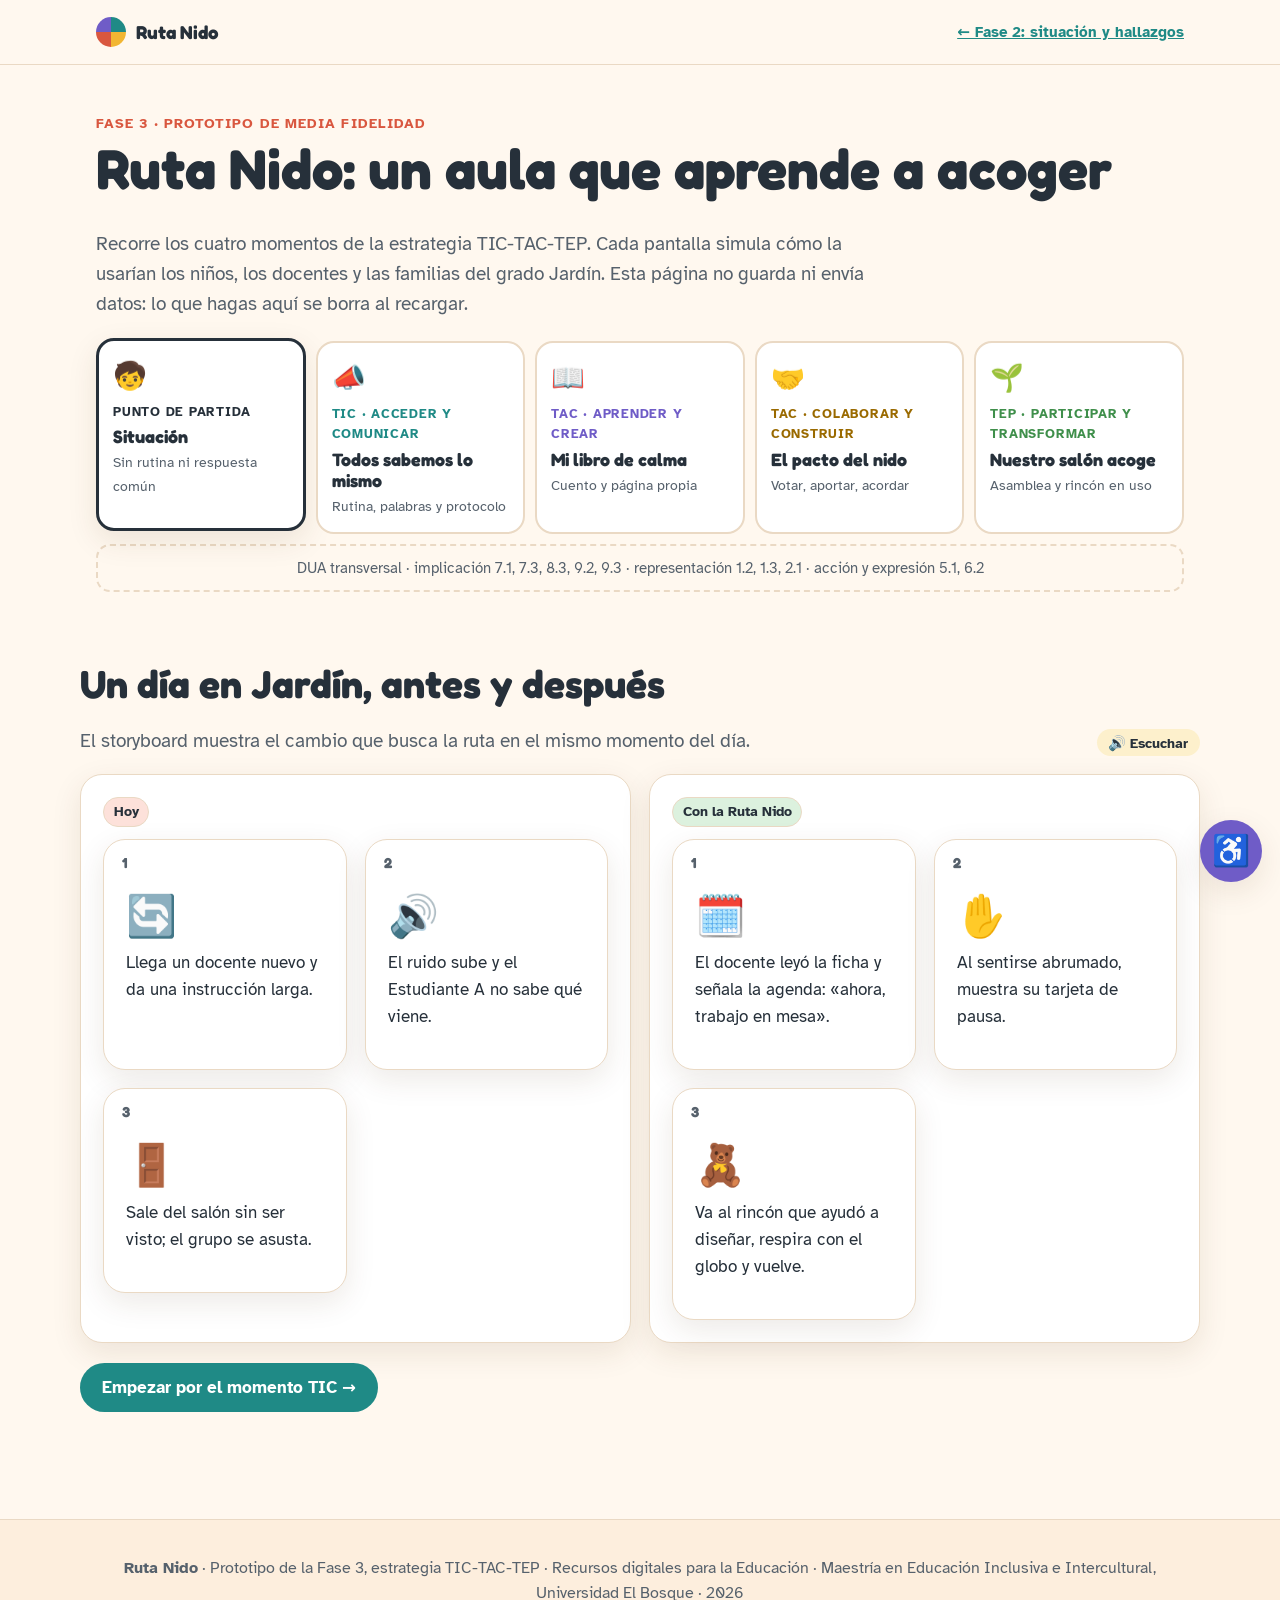
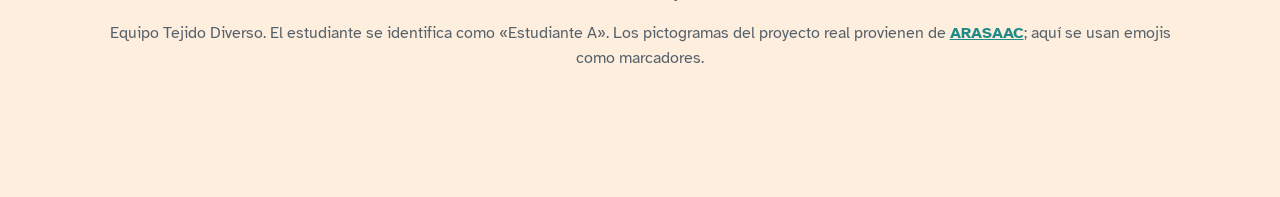
==== index.html @ d1d52fb7 "Create index.html" ====
<!doctype html>
<html lang="es">
<head>
<meta charset="utf-8">
<meta name="viewport" content="width=device-width, initial-scale=1">
<title>Ruta Nido · Prototipo</title>
<meta name="description" content="Prototipo navegable de la estrategia TIC-TAC-TEP Ruta Nido: rutina común, libro de calma, pacto del nido y asamblea.">
<link rel="preconnect" href="https://fonts.googleapis.com">
<link rel="preconnect" href="https://fonts.gstatic.com" crossorigin>
<link href="https://fonts.googleapis.com/css2?family=Atkinson+Hyperlegible:wght@400;700&family=Fredoka:wght@500;600;700&family=Lexend:wght@400;600&display=swap" rel="stylesheet">
<style>
:root{
  --bg:#fff8ef; --bg-2:#fdeedd; --surface:#fff; --ink:#26303a; --ink-soft:#56616c;
  --teal:#1f8a86; --teal-soft:#d6f0ee; --coral:#d9573f; --coral-soft:#fde1da;
  --sun:#f2b632; --sun-soft:#fdf0cc; --lilac:#6f5cc7; --lilac-soft:#e8e4fa;
  --leaf:#3f8f4b; --leaf-soft:#dcf1de; --line:#ead9c4; --focus:#1b4fd8;
  --shadow:0 10px 30px rgba(80,50,20,.10); --radius:22px; --scale:1;
  --font-body:"Atkinson Hyperlegible", system-ui, sans-serif; --font-head:"Fredoka", "Atkinson Hyperlegible", system-ui, sans-serif;
}
@media (prefers-color-scheme: dark){ :root:not([data-theme="light"]){
  --bg:#1a1e24; --bg-2:#222831; --surface:#2a313b; --ink:#f3ede4; --ink-soft:#c3bbb0;
  --teal:#4cc3bd; --teal-soft:#1f3b3a; --coral:#ff8a74; --coral-soft:#4a2b26; --sun:#f5c55a; --sun-soft:#4a3d1c;
  --lilac:#a99bf0; --lilac-soft:#352f52; --leaf:#7fcf89; --leaf-soft:#24402a; --line:#3b4450; --focus:#8fb0ff; --shadow:0 10px 30px rgba(0,0,0,.35);
}}
:root[data-theme="dark"]{
  --bg:#1a1e24; --bg-2:#222831; --surface:#2a313b; --ink:#f3ede4; --ink-soft:#c3bbb0;
  --teal:#4cc3bd; --teal-soft:#1f3b3a; --coral:#ff8a74; --coral-soft:#4a2b26; --sun:#f5c55a; --sun-soft:#4a3d1c;
  --lilac:#a99bf0; --lilac-soft:#352f52; --leaf:#7fcf89; --leaf-soft:#24402a; --line:#3b4450; --focus:#8fb0ff; --shadow:0 10px 30px rgba(0,0,0,.35);
}
html.hc{ --bg:#000; --bg-2:#000; --surface:#000; --ink:#fff; --ink-soft:#fff; --teal:#00ffff; --teal-soft:#000; --coral:#ffff00; --coral-soft:#000;
  --sun:#ffff00; --sun-soft:#000; --lilac:#ff9cff; --lilac-soft:#000; --leaf:#7CFC00; --leaf-soft:#000; --line:#fff; --focus:#ffff00; --shadow:none }
html.hc .card{border:2px solid #fff}
html.dys{ --font-body:"Lexend", system-ui, sans-serif; --font-head:"Lexend", system-ui, sans-serif; letter-spacing:.03em; word-spacing:.12em }
html.calm *, html.calm *::before, html.calm *::after{ animation:none !important; transition:none !important }
@media (prefers-reduced-motion: reduce){ *, *::before, *::after{ animation-duration:.01ms !important; animation-iteration-count:1 !important; transition-duration:.01ms !important } }

*{box-sizing:border-box}
html{font-size:calc(17px * var(--scale)); scroll-behavior:smooth}
body{margin:0; background:var(--bg); color:var(--ink); font-family:var(--font-body); line-height:1.6; overflow-x:hidden}
h1,h2,h3{font-family:var(--font-head); line-height:1.15; margin:0 0 .5em}
h2{font-size:clamp(1.6rem,4vw,2.3rem)} h3{font-size:1.2rem}
p{margin:0 0 1em}
a{color:var(--teal); font-weight:700}
:focus-visible{outline:4px solid var(--focus); outline-offset:3px; border-radius:8px}
.skip{position:absolute; left:-999px; top:8px; background:var(--ink); color:var(--bg); padding:.6em 1em; border-radius:10px; z-index:200}
.skip:focus{left:12px}
.wrap{max-width:1120px; margin:0 auto; padding:0 16px}
.card{background:var(--surface); border:1px solid var(--line); border-radius:var(--radius); padding:22px; box-shadow:var(--shadow)}
.grid{display:grid; gap:18px}
.btn{display:inline-flex; align-items:center; gap:.45em; padding:.7em 1.2em; border-radius:999px; border:2px solid transparent; font:700 .98rem var(--font-body); cursor:pointer; text-decoration:none; color:inherit; transition:transform .2s}
.btn:hover{transform:translateY(-2px)}
.btn-primary{background:var(--teal); color:#fff} html.hc .btn-primary{color:#000}
.btn-ghost{background:transparent; border-color:var(--ink); color:var(--ink)}
.btn-sm{padding:.45em .9em; font-size:.9rem}
.eyebrow{font-weight:700; text-transform:uppercase; letter-spacing:.08em; font-size:.8rem; color:var(--coral)}
.lead{font-size:1.1rem; color:var(--ink-soft); max-width:64ch}
.note{font-size:.9rem; color:var(--ink-soft)}
.pill{display:inline-block; padding:.2em .7em; border-radius:999px; font-size:.8rem; font-weight:700; background:var(--bg-2); border:1px solid var(--line)}
.sr{position:absolute; width:1px; height:1px; overflow:hidden; clip:rect(0 0 0 0); white-space:nowrap}
.speak{border:none; background:var(--sun-soft); color:var(--ink); border-radius:999px; padding:.3em .8em; font:700 .85rem var(--font-body); cursor:pointer}
.speak:hover{background:var(--sun)}

/* header */
header.top{position:sticky; top:0; z-index:100; background:color-mix(in srgb, var(--bg) 90%, transparent); backdrop-filter:blur(10px); border-bottom:1px solid var(--line)}
.bar{display:flex; align-items:center; justify-content:space-between; gap:12px; height:64px}
.brand{display:flex; gap:.55em; align-items:center; font:700 1.1rem var(--font-head); color:var(--ink); text-decoration:none}
.nest{width:30px; height:30px; border-radius:50%; background:conic-gradient(var(--teal) 0 25%, var(--sun) 0 50%, var(--coral) 0 75%, var(--lilac) 0)}
.back{font-size:.9rem}

/* route stepper */
.hero{padding:44px 0 28px}
.route{display:grid; grid-template-columns:repeat(5,1fr); gap:10px; margin-top:22px}
@media (max-width:820px){ .route{grid-template-columns:1fr 1fr} }
@media (max-width:420px){ .route{grid-template-columns:1fr} }
.route button{all:unset; box-sizing:border-box; cursor:pointer; border-radius:18px; padding:14px; border:2px solid var(--line); background:var(--surface); display:flex; flex-direction:column; gap:4px; min-height:112px; position:relative}
.route button:focus-visible{outline:4px solid var(--focus)}
.route button .k{font-size:.75rem; font-weight:700; text-transform:uppercase; letter-spacing:.06em}
.route button .t{font:700 1.05rem var(--font-head)}
.route button .s{font-size:.85rem; color:var(--ink-soft)}
.route button .e{font-size:1.6rem}
.route button[aria-selected="true"]{border-width:3px; transform:translateY(-3px); box-shadow:var(--shadow)}
.route .m0{border-color:var(--line)} .route .m0[aria-selected="true"]{border-color:var(--ink)}
.route .m1[aria-selected="true"]{border-color:var(--teal); background:var(--teal-soft)}
.route .m2[aria-selected="true"]{border-color:var(--lilac); background:var(--lilac-soft)}
.route .m3[aria-selected="true"]{border-color:var(--sun); background:var(--sun-soft)}
.route .m4[aria-selected="true"]{border-color:var(--leaf); background:var(--leaf-soft)}
.route .k.c1{color:var(--teal)} .route .k.c2{color:var(--lilac)} .route .k.c3{color:#9a6a00} .route .k.c4{color:var(--leaf)}
html.hc .route .k{color:var(--ink) !important}
.dua{margin-top:10px; padding:10px 16px; border-radius:14px; border:2px dashed var(--line); font-size:.9rem; color:var(--ink-soft); text-align:center}

/* panels */
.panel[hidden]{display:none}
.panel{padding:26px 0 90px; animation:pop .4s ease}
@keyframes pop{from{opacity:0; transform:translateY(12px)}}
.panel-head{display:flex; flex-wrap:wrap; align-items:flex-end; justify-content:space-between; gap:12px; margin-bottom:18px}
.chips{display:flex; flex-wrap:wrap; gap:6px}
.two{display:grid; grid-template-columns:1fr 1fr; gap:18px}
@media (max-width:820px){ .two{grid-template-columns:1fr} }

/* storyboard */
.story{grid-template-columns:repeat(auto-fit,minmax(200px,1fr))}
.frame{position:relative; padding-top:44px}
.frame .num{position:absolute; top:14px; left:18px; font:700 .85rem var(--font-head); color:var(--ink-soft)}
.frame .big{font-size:2.4rem}

/* role switch */
.seg{display:inline-flex; flex-wrap:wrap; background:var(--bg-2); border:1px solid var(--line); border-radius:999px; padding:5px; gap:2px}
.seg button{border:none; background:transparent; color:var(--ink); padding:.55em 1.1em; border-radius:999px; font:700 .95rem var(--font-body); cursor:pointer}
.seg button[aria-pressed="true"]{background:var(--teal); color:#fff} html.hc .seg button[aria-pressed="true"]{color:#000}
.role[hidden]{display:none}

/* agenda */
.agenda{display:grid; grid-template-columns:repeat(auto-fit,minmax(112px,1fr)); gap:10px; margin:14px 0}
.agenda button{all:unset; box-sizing:border-box; cursor:pointer; text-align:center; background:var(--surface); border:3px solid var(--line); border-radius:16px; padding:12px 6px; transition:transform .3s}
.agenda button:focus-visible{outline:4px solid var(--focus)}
.agenda .e{font-size:2.3rem; display:block}
.agenda .n{font-weight:700; font-size:.92rem}
.agenda button.done{opacity:.45}
.agenda button.now{border-color:var(--sun); transform:scale(1.06); box-shadow:0 0 0 6px var(--sun-soft)}
.progress{height:12px; background:var(--bg-2); border:1px solid var(--line); border-radius:999px; overflow:hidden}
.progress i{display:block; height:100%; width:0; background:linear-gradient(90deg,var(--leaf),var(--sun)); transition:width .4s}
.steps4{counter-reset:s; list-style:none; padding:0; margin:0; display:grid; gap:10px}
.steps4 li{counter-increment:s; display:flex; gap:12px; align-items:flex-start; padding:12px; border-radius:14px; background:var(--bg-2)}
.steps4 li::before{content:counter(s); flex:none; width:32px; height:32px; border-radius:50%; display:grid; place-items:center; background:var(--teal); color:#fff; font:700 1rem var(--font-head)}
html.hc .steps4 li::before{color:#000}
.words{display:flex; flex-wrap:wrap; gap:8px; margin:8px 0 0}
.word{padding:.5em 1em; border-radius:12px; background:var(--teal-soft); font-weight:700}
.msg{display:flex; gap:12px; align-items:flex-start; padding:14px; border-radius:16px; background:var(--leaf-soft); margin-bottom:10px}
.msg .av{font-size:1.8rem}
.lock{display:flex; gap:10px; align-items:flex-start; padding:12px 14px; border-radius:14px; border:2px solid var(--line); font-size:.92rem}

/* story */
.tale{text-align:center; min-height:330px; display:flex; flex-direction:column; justify-content:center; align-items:center; gap:12px}
.tale .scene{font-size:4.6rem; line-height:1}
.tale .balloon{width:120px; height:120px; border-radius:50%; background:radial-gradient(circle at 35% 30%, #fff8, transparent 40%), var(--coral); transform:scale(.6); transition:transform 3.5s ease-in-out}
.tale .balloon.big{transform:scale(1)}
.tale p{font:600 1.25rem var(--font-head); max-width:44ch}
.dots{display:flex; gap:6px}
.dots i{width:10px; height:10px; border-radius:50%; background:var(--line)}
.dots i.on{background:var(--lilac)}

/* create page */
.pick{display:flex; flex-wrap:wrap; gap:8px; margin:6px 0 14px}
.pick button{border:3px solid var(--line); background:var(--surface); color:var(--ink); border-radius:16px; padding:8px 10px; cursor:pointer; font:700 .88rem var(--font-body); display:flex; flex-direction:column; align-items:center; min-width:78px}
.pick button span{font-size:1.9rem}
.pick button[aria-pressed="true"]{border-color:var(--lilac); background:var(--lilac-soft)}
canvas{width:100%; height:220px; background:#fff; border:2px dashed var(--line); border-radius:16px; touch-action:none; cursor:crosshair; display:block}
.colors{display:flex; gap:8px; margin:8px 0}
.colors button{width:34px; height:34px; border-radius:50%; border:3px solid var(--surface); box-shadow:0 0 0 2px var(--line); cursor:pointer}
.colors button[aria-pressed="true"]{box-shadow:0 0 0 3px var(--ink)}
.book{display:grid; grid-template-columns:repeat(auto-fill,minmax(170px,1fr)); gap:12px; margin-top:12px}
.page{background:var(--surface); border:1px solid var(--line); border-radius:16px; padding:10px; text-align:center; box-shadow:var(--shadow); animation:pop .4s}
.page img{width:100%; border-radius:10px; background:#fff; border:1px solid var(--line)}
.page .f{font-size:2rem}
.page p{font-size:.9rem; margin:.3em 0}
.rec{display:flex; flex-wrap:wrap; gap:8px; align-items:center}
.rec .dot{width:12px; height:12px; border-radius:50%; background:var(--coral); animation:blink 1s infinite}
@keyframes blink{50%{opacity:.2}}

/* votes */
.votes{display:grid; gap:10px}
.vote{display:grid; grid-template-columns:auto 1fr auto; gap:12px; align-items:center; padding:10px 12px; border-radius:14px; background:var(--bg-2)}
.vote button{border:2px solid var(--line); background:var(--surface); color:var(--ink); border-radius:12px; padding:6px 10px; font-size:1.5rem; cursor:pointer}
.vote .lbl{font-weight:700}
.vote .meter{height:10px; background:var(--surface); border-radius:999px; overflow:hidden; margin-top:6px; border:1px solid var(--line)}
.vote .meter i{display:block; height:100%; width:0; background:var(--sun); transition:width .35s}
.vote .ct{font:700 1.2rem var(--font-head); min-width:2ch; text-align:right}
.pact{display:grid; gap:8px; margin:0; padding:0; list-style:none}
.pact li{padding:12px 14px; border-radius:14px; background:var(--sun-soft); font-weight:700; display:flex; gap:10px; align-items:center}
.wall{display:grid; grid-template-columns:repeat(auto-fill,minmax(190px,1fr)); gap:12px}
.post{border-radius:16px; padding:14px; box-shadow:var(--shadow); border:1px solid var(--line); animation:pop .4s}
.post .ty{font-size:.78rem; font-weight:700; text-transform:uppercase; letter-spacing:.06em; color:var(--ink-soft)}
.post h4{margin:.2em 0; font:700 1.05rem var(--font-head)}
.p1{background:var(--teal-soft)} .p2{background:var(--lilac-soft)} .p3{background:var(--sun-soft)} .p4{background:var(--coral-soft)}
form.add{display:grid; gap:10px}
form.add label{font-weight:700; font-size:.92rem}
input, select, textarea{font:inherit; color:var(--ink); background:var(--surface); border:2px solid var(--line); border-radius:12px; padding:.6em .8em; width:100%}

/* TEP */
.lights{display:flex; gap:14px; flex-wrap:wrap; margin:10px 0}
.lights button{border:3px solid var(--line); background:var(--surface); color:var(--ink); border-radius:20px; padding:12px 16px; cursor:pointer; display:flex; flex-direction:column; align-items:center; gap:4px; font:700 .9rem var(--font-body); min-width:96px}
.lights .c{width:46px; height:46px; border-radius:50%}
.lights .g .c{background:#3fa34d} .lights .y .c{background:#f2b632} .lights .r .c{background:#e0503a}
.stack{display:flex; height:30px; border-radius:999px; overflow:hidden; border:1px solid var(--line); background:var(--bg-2)}
.stack i{display:block; height:100%; transition:width .4s}
.legend{display:flex; gap:14px; flex-wrap:wrap; font-size:.88rem; margin-top:6px}
.legend span::before{content:""; display:inline-block; width:12px; height:12px; border-radius:3px; margin-right:6px; vertical-align:-1px; background:var(--c)}
.days{display:grid; grid-template-columns:repeat(5,1fr); gap:8px; margin-top:10px}
.day{text-align:center; padding:10px 4px; border-radius:14px; background:var(--bg-2)}
.day b{display:block; font:700 1.5rem var(--font-head)}
.day button{margin-top:6px; border:2px solid var(--line); background:var(--surface); color:var(--ink); border-radius:10px; padding:4px 8px; cursor:pointer; font-weight:700}
.check{display:grid; gap:8px}
.check label{display:flex; gap:10px; align-items:flex-start; padding:10px 12px; border-radius:12px; background:var(--bg-2); cursor:pointer}
.check input{width:22px; height:22px; flex:none; margin-top:2px; accent-color:var(--teal)}
.board{grid-template-columns:repeat(auto-fit,minmax(200px,1fr))}
.kpi{display:flex; gap:12px; align-items:center}
.kpi .ring{--p:0; width:64px; height:64px; border-radius:50%; flex:none; background:conic-gradient(var(--leaf) calc(var(--p)*1%), var(--bg-2) 0); display:grid; place-items:center; transition:--p .5s}
.kpi .ring::after{content:attr(data-v); width:48px; height:48px; border-radius:50%; background:var(--surface); display:grid; place-items:center; font:700 .9rem var(--font-head)}
.kpi b{display:block; font-size:.95rem}
.kpi span{font-size:.82rem; color:var(--ink-soft)}

footer{padding:36px 0 110px; background:var(--bg-2); border-top:1px solid var(--line); text-align:center; color:var(--ink-soft); font-size:.92rem}

/* a11y panel */
.a11y-btn{position:fixed; right:18px; bottom:18px; z-index:150; width:62px; height:62px; border-radius:50%; border:none; background:var(--lilac); color:#fff; font-size:1.8rem; cursor:pointer; box-shadow:var(--shadow)}
html.hc .a11y-btn{color:#000}
.a11y{position:fixed; right:18px; bottom:92px; z-index:150; width:min(330px, calc(100vw - 32px)); max-height:calc(100vh - 120px); overflow:auto; background:var(--surface); border:1px solid var(--line); border-radius:22px; box-shadow:0 20px 60px rgba(0,0,0,.25); padding:18px; display:none}
.a11y.open{display:block}
.opt{display:flex; justify-content:space-between; align-items:center; gap:10px; padding:9px 0; border-bottom:1px solid var(--line); font-weight:700}
.toggle{position:relative; width:52px; height:28px; border-radius:999px; border:2px solid var(--ink); background:var(--bg-2); cursor:pointer; flex:none}
.toggle::after{content:""; position:absolute; top:3px; left:3px; width:18px; height:18px; border-radius:50%; background:var(--ink); transition:left .2s}
.toggle[aria-checked="true"]{background:var(--teal)}
.toggle[aria-checked="true"]::after{left:27px; background:#fff}
.size button{width:38px; height:34px; border-radius:10px; border:2px solid var(--ink); background:var(--bg); color:var(--ink); font-weight:700; cursor:pointer}

@media print{
  header.top, .route, .dua, .a11y-btn, .a11y, footer, .panel:not(#p1), .no-print{display:none !important}
  .role{display:block !important}
}
</style>
</head>
<body>
<a class="skip" href="#main">Saltar al contenido</a>

<header class="top">
  <div class="wrap bar">
    <a class="brand" href="#main"><span class="nest" aria-hidden="true"></span>Ruta Nido</a>
    <a class="back" href="index.html">← Fase 2: situación y hallazgos</a>
  </div>
</header>

<main id="main">
<section class="hero">
  <div class="wrap">
    <span class="eyebrow">Fase 3 · Prototipo de media fidelidad</span>
    <h1 style="font-size:clamp(2rem,5.5vw,3.3rem)">Ruta Nido: un aula que aprende a acoger</h1>
    <p class="lead">Recorre los cuatro momentos de la estrategia TIC-TAC-TEP. Cada pantalla simula cómo la usarían los niños, los docentes y las familias del grado Jardín. Esta página no guarda ni envía datos: lo que hagas aquí se borra al recargar.</p>

    <div class="route" role="tablist" aria-label="Momentos de la ruta">
      <button role="tab" class="m0" id="t0" aria-controls="p0" aria-selected="true"><span class="e" aria-hidden="true">🧒</span><span class="k">Punto de partida</span><span class="t">Situación</span><span class="s">Sin rutina ni respuesta común</span></button>
      <button role="tab" class="m1" id="t1" aria-controls="p1" aria-selected="false" tabindex="-1"><span class="e" aria-hidden="true">📣</span><span class="k c1">TIC · acceder y comunicar</span><span class="t">Todos sabemos lo mismo</span><span class="s">Rutina, palabras y protocolo</span></button>
      <button role="tab" class="m2" id="t2" aria-controls="p2" aria-selected="false" tabindex="-1"><span class="e" aria-hidden="true">📖</span><span class="k c2">TAC · aprender y crear</span><span class="t">Mi libro de calma</span><span class="s">Cuento y página propia</span></button>
      <button role="tab" class="m3" id="t3" aria-controls="p3" aria-selected="false" tabindex="-1"><span class="e" aria-hidden="true">🤝</span><span class="k c3">TAC · colaborar y construir</span><span class="t">El pacto del nido</span><span class="s">Votar, aportar, acordar</span></button>
      <button role="tab" class="m4" id="t4" aria-controls="p4" aria-selected="false" tabindex="-1"><span class="e" aria-hidden="true">🌱</span><span class="k c4">TEP · participar y transformar</span><span class="t">Nuestro salón acoge</span><span class="s">Asamblea y rincón en uso</span></button>
    </div>
    <p class="dua">DUA transversal · implicación 7.1, 7.3, 8.3, 9.2, 9.3 · representación 1.2, 1.3, 2.1 · acción y expresión 5.1, 6.2</p>
  </div>
</section>

<!-- ============ 0 SITUACIÓN / STORYBOARD ============ -->
<section class="panel wrap" id="p0" role="tabpanel" aria-labelledby="t0">
  <div class="panel-head">
    <div><h2>Un día en Jardín, antes y después</h2><p class="lead" style="margin:0">El storyboard muestra el cambio que busca la ruta en el mismo momento del día.</p></div>
    <button class="speak" data-read="#p0">🔊 Escuchar</button>
  </div>
  <div class="two">
    <div class="card">
      <span class="pill" style="background:var(--coral-soft)">Hoy</span>
      <div class="grid story" style="margin-top:12px">
        <div class="card frame"><span class="num">1</span><div class="big" aria-hidden="true">🔄</div><p>Llega un docente nuevo y da una instrucción larga.</p></div>
        <div class="card frame"><span class="num">2</span><div class="big" aria-hidden="true">🔊</div><p>El ruido sube y el Estudiante A no sabe qué viene.</p></div>
        <div class="card frame"><span class="num">3</span><div class="big" aria-hidden="true">🚪</div><p>Sale del salón sin ser visto; el grupo se asusta.</p></div>
      </div>
    </div>
    <div class="card">
      <span class="pill" style="background:var(--leaf-soft)">Con la Ruta Nido</span>
      <div class="grid story" style="margin-top:12px">
        <div class="card frame"><span class="num">1</span><div class="big" aria-hidden="true">🗓️</div><p>El docente leyó la ficha y señala la agenda: «ahora, trabajo en mesa».</p></div>
        <div class="card frame"><span class="num">2</span><div class="big" aria-hidden="true">✋</div><p>Al sentirse abrumado, muestra su tarjeta de pausa.</p></div>
        <div class="card frame"><span class="num">3</span><div class="big" aria-hidden="true">🧸</div><p>Va al rincón que ayudó a diseñar, respira con el globo y vuelve.</p></div>
      </div>
    </div>
  </div>
  <p style="margin-top:20px"><button class="btn btn-primary" data-go="1">Empezar por el momento TIC →</button></p>
</section>

<!-- ============ 1 TIC ============ -->
<section class="panel wrap" id="p1" role="tabpanel" aria-labelledby="t1" hidden>
  <div class="panel-head">
    <div><span class="eyebrow" style="color:var(--teal)">TIC · acceder y comunicar</span><h2>Todos sabemos lo mismo</h2>
      <p class="lead" style="margin:0">La misma información, en el formato que cada persona puede usar. Cambia de rol para ver cada vista.</p></div>
    <div class="chips"><span class="pill">DUA 1.2 · 1.3</span><span class="pill">2.1</span><span class="pill">6.2</span><span class="pill">Hallazgos 1 y 2</span></div>
  </div>
  <div class="seg no-print" role="group" aria-label="Elegir vista">
    <button aria-pressed="true" data-role="kid">🧒 Niños</button>
    <button aria-pressed="false" data-role="teacher">🧑‍🏫 Docentes</button>
    <button aria-pressed="false" data-role="family">👨‍👩‍👦 Familias</button>
  </div>

  <div class="role card" data-view="kid" style="margin-top:16px">
    <h3>Agenda visual del día</h3>
    <p>Toca cada paso para escucharlo, o avanza con el botón. Proyectada en el tablero e impresa en la pared.</p>
    <div class="progress" aria-hidden="true"><i id="agBar"></i></div>
    <div class="agenda" id="agenda"></div>
    <p class="sr" id="agStatus" aria-live="polite"></p>
    <div class="no-print" style="display:flex; gap:10px; flex-wrap:wrap">
      <button class="btn btn-primary btn-sm" id="agNext">▶ Siguiente paso</button>
      <button class="btn btn-ghost btn-sm" id="agReset">↺ Reiniciar</button>
    </div>
  </div>

  <div class="role" data-view="teacher" hidden style="margin-top:16px">
    <div class="two">
      <div class="card">
        <h3>Ficha «Cómo acompañamos en Jardín»</h3>
        <p class="note">Una página, la misma para todos los adultos que entran al aula.</p>
        <ol class="steps4">
          <li><div><b>Anticipar.</b> Antes de cada cambio, señala la agenda y di la palabra clave. Si cambias de docente, preséntate.</div></li>
          <li><div><b>Ofrecer la pausa.</b> Ante señales de malestar, muestra la tarjeta y di «¿pausa?» con voz baja.</div></li>
          <li><div><b>Acompañar en el rincón.</b> Respira con él (globo); pocas palabras; sin castigo ni regaño.</div></li>
          <li><div><b>Reconectar.</b> «Volvemos». Retoma la actividad con un paso pequeño y reconoce el logro.</div></li>
        </ol>
      </div>
      <div class="card">
        <h3>Palabras y señales comunes</h3>
        <div class="words"><span class="word">⏸️ «Pausa»</span><span class="word">🌬️ «Respiro»</span><span class="word">↩️ «Volvemos»</span></div>
        <div class="words"><span class="word" style="background:var(--sun-soft)">🟨 Tarjeta de pausa</span><span class="word" style="background:var(--sun-soft)">🤚 Mano en el pecho</span></div>
        <h3 style="margin-top:18px">Micro-video (90 s)</h3>
        <div class="card" style="background:var(--bg-2); text-align:center; padding:30px"><span style="font-size:2.6rem" aria-hidden="true">🎬</span><p class="note" style="margin:0">La directora de curso modela los cuatro pasos. Con subtítulos.</p></div>
        <div class="lock" style="margin-top:14px"><span aria-hidden="true">🔒</span><div>Carpeta de Drive con acceso restringido al equipo docente y orientación. La ficha describe estrategias, no diagnósticos.</div></div>
      </div>
    </div>
  </div>

  <div class="role" data-view="family" hidden style="margin-top:16px">
    <div class="two">
      <div class="card">
        <h3>Mensajes para la familia</h3>
        <div class="msg"><span class="av" aria-hidden="true">👩‍🏫</span><div><b>Directora de curso</b><p style="margin:.2em 0">Esta semana practicamos «pausa» y la respiración del globo. En casa pueden usar las mismas palabras.</p><button class="speak" data-say="Esta semana practicamos pausa y la respiración del globo. En casa pueden usar las mismas palabras.">🔊 Escuchar audio</button></div></div>
        <div class="msg" style="background:var(--lilac-soft)"><span class="av" aria-hidden="true">🧠</span><div><b>Orientación</b><p style="margin:.2em 0">Gracias por compartir la canción de cuna. Ya está en el rincón de calma.</p><button class="speak" data-say="Gracias por compartir la canción de cuna. Ya está en el rincón de calma.">🔊 Escuchar audio</button></div></div>
        <p class="note">Llegan por el canal que la familia ya usa, en audio o video corto. También se envían en papel.</p>
      </div>
      <div class="card">
        <h3>Agenda para la nevera</h3>
        <p>La misma secuencia de la mañana, adaptada a casa: despertar, vestirse, desayunar, mirar la agenda y salir al colegio.</p>
        <div class="agenda" style="grid-template-columns:repeat(5,1fr)">
          <button tabindex="-1" aria-hidden="true"><span class="e">⏰</span><span class="n">Despertar</span></button>
          <button tabindex="-1" aria-hidden="true"><span class="e">👕</span><span class="n">Vestirse</span></button>
          <button tabindex="-1" aria-hidden="true"><span class="e">🥣</span><span class="n">Desayuno</span></button>
          <button tabindex="-1" aria-hidden="true"><span class="e">🗓️</span><span class="n">Agenda</span></button>
          <button tabindex="-1" aria-hidden="true"><span class="e">🎒</span><span class="n">Al colegio</span></button>
        </div>
        <button class="btn btn-ghost btn-sm no-print" onclick="window.print()">🖨️ Imprimir agenda</button>
      </div>
    </div>
  </div>
  <p style="margin-top:20px" class="no-print"><button class="btn btn-primary" data-go="2">Siguiente: aprender y crear →</button></p>
</section>

<!-- ============ 2 TAC CREAR ============ -->
<section class="panel wrap" id="p2" role="tabpanel" aria-labelledby="t2" hidden>
  <div class="panel-head">
    <div><span class="eyebrow" style="color:var(--lilac)">TAC · aprender y crear</span><h2>Mi libro de calma</h2>
      <p class="lead" style="margin:0">Primero el cuento interactivo; después cada niño crea su página con dibujo, carita y su propia voz.</p></div>
    <div class="chips"><span class="pill">DUA 7.1</span><span class="pill">9.2</span><span class="pill">5.1</span><span class="pill">Hallazgo 3</span></div>
  </div>
  <div class="two">
    <div class="card">
      <h3>Cuento: «El globo que se calma»</h3>
      <div class="tale" aria-live="polite">
        <div class="scene" id="taleScene" aria-hidden="true">🎈</div>
        <div class="balloon" id="taleBalloon" hidden aria-hidden="true"></div>
        <p id="taleText"></p>
        <div class="dots" id="taleDots" aria-hidden="true"></div>
        <div style="display:flex; gap:8px; flex-wrap:wrap; justify-content:center">
          <button class="btn btn-ghost btn-sm" id="taleBack">← Atrás</button>
          <button class="speak" id="taleSay">🔊 Escuchar</button>
          <button class="btn btn-primary btn-sm" id="taleNext">Siguiente →</button>
        </div>
      </div>
    </div>
    <div class="card">
      <h3>Crear mi página</h3>
      <p class="note" style="margin:0">1. ¿Cómo me siento?</p>
      <div class="pick" id="pickEmo" role="group" aria-label="Elegir emoción"></div>
      <p class="note" style="margin:0">2. ¿Qué puedo hacer?</p>
      <div class="pick" id="pickStr" role="group" aria-label="Elegir estrategia"></div>
      <p class="note" style="margin:0">3. Mi dibujo</p>
      <div class="colors" id="colors" role="group" aria-label="Color del lápiz"></div>
      <canvas id="draw" width="600" height="300" aria-label="Lienzo para dibujar. También puedes saltarte este paso."></canvas>
      <div style="display:flex; gap:8px; flex-wrap:wrap; margin-top:8px"><button class="btn btn-ghost btn-sm" id="clearDraw">Borrar dibujo</button></div>
      <p class="note" style="margin:12px 0 4px">4. Mi voz (opcional)</p>
      <div class="rec">
        <button class="btn btn-ghost btn-sm" id="recBtn">🎙️ Grabar</button>
        <span id="recState" class="note" aria-live="polite">La grabación se queda en este dispositivo.</span>
        <audio id="recAudio" controls hidden></audio>
      </div>
      <p style="margin-top:14px"><button class="btn btn-primary" id="savePage">📖 Guardar en el libro del curso</button></p>
      <p id="pageMsg" class="note" aria-live="polite"></p>
    </div>
  </div>
  <div class="card" style="margin-top:18px">
    <h3>Libro de calma del curso <span class="pill" id="bookCount">0 de 20 páginas</span></h3>
    <div class="book" id="book"><p class="note">Aún no hay páginas. Crea la primera.</p></div>
  </div>
  <p style="margin-top:20px"><button class="btn btn-primary" data-go="3">Siguiente: colaborar y construir →</button></p>
</section>

<!-- ============ 3 TAC COLABORAR ============ -->
<section class="panel wrap" id="p3" role="tabpanel" aria-labelledby="t3" hidden>
  <div class="panel-head">
    <div><span class="eyebrow" style="color:#9a6a00">TAC · colaborar y construir</span><h2>El pacto del nido</h2>
      <p class="lead" style="margin:0">El grupo vota el rincón y las normas; las familias aportan sus saberes; los docentes acuerdan el protocolo.</p></div>
    <div class="chips"><span class="pill">DUA 8.3</span><span class="pill">5.1</span><span class="pill">7.1</span><span class="pill">Hallazgos 2 y 5</span></div>
  </div>
  <div class="two">
    <div class="card">
      <h3>¿Qué tendrá nuestro rincón de calma?</h3>
      <p class="note">Cada grupo de cuatro toca su pictograma favorito. Compañero guía de la ronda: <b id="guide">Grupo 1</b>.</p>
      <div class="votes" id="votesCorner"></div>
      <div style="display:flex; gap:8px; flex-wrap:wrap; margin-top:12px"><button class="btn btn-ghost btn-sm" id="nextGroup">Siguiente grupo ↻</button></div>
    </div>
    <div class="card">
      <h3>Nuestras normas, en positivo</h3>
      <p class="note">Toca para votar. Las cinco con más votos forman el pacto.</p>
      <div class="votes" id="votesRules"></div>
    </div>
  </div>
  <div class="card" style="margin-top:18px">
    <h3>Pacto del nido <span class="pill">se actualiza con los votos</span></h3>
    <ol class="pact" id="pact"></ol>
  </div>
  <div class="card" style="margin-top:18px">
    <div class="panel-head" style="margin-bottom:10px"><div><h3 style="margin:0">Muro de saberes de las familias</h3><p class="note" style="margin:0">Simula el Padlet privado del curso. Los aportes que ves son ejemplos.</p></div><span class="pill">🔒 Enlace privado con contraseña</span></div>
    <div class="two">
      <div class="wall" id="wall"></div>
      <form class="add" id="addPost">
        <label for="pType">Tipo de aporte</label>
        <select id="pType"><option>Canción de cuna</option><option>Juego</option><option>Objeto de calma</option><option>Palabra o dicho de casa</option></select>
        <label for="pTitle">Nombre del aporte</label>
        <input id="pTitle" required maxlength="60" placeholder="Ej.: Arrullo de la abuela">
        <label for="pText">Cuéntanos (o graba un audio en el Padlet real)</label>
        <textarea id="pText" rows="3" maxlength="200" placeholder="¿Cómo lo usan en casa?"></textarea>
        <label for="pFrom">Origen (opcional)</label>
        <input id="pFrom" maxlength="40" placeholder="Ej.: familia de Boyacá">
        <button class="btn btn-primary" type="submit">Agregar al muro</button>
        <p class="note" style="margin:0">Sin nombres completos ni fotos de los niños. Aportes también en papel.</p>
      </form>
    </div>
  </div>
  <p style="margin-top:20px"><button class="btn btn-primary" data-go="4">Siguiente: participar y transformar →</button></p>
</section>

<!-- ============ 4 TEP ============ -->
<section class="panel wrap" id="p4" role="tabpanel" aria-labelledby="t4" hidden>
  <div class="panel-head">
    <div><span class="eyebrow" style="color:var(--leaf)">TEP · participar y transformar</span><h2>Nuestro salón acoge</h2>
      <p class="lead" style="margin:0">Asamblea semanal, registro del rincón y protocolo firmado: la transformación se vuelve visible.</p></div>
    <div class="chips"><span class="pill">DUA 9.3</span><span class="pill">7.3</span><span class="pill">8.3</span><span class="pill">Hallazgos 3, 4 y 5</span></div>
  </div>
  <div class="two">
    <div class="card">
      <h3>Asamblea del nido · semáforo de la semana</h3>
      <p class="note">Cada niño toca el color que muestra cómo se sintió.</p>
      <div class="lights" role="group" aria-label="Semáforo emocional">
        <button class="g" data-l="g"><span class="c" aria-hidden="true"></span>Tranquilo</button>
        <button class="y" data-l="y"><span class="c" aria-hidden="true"></span>A veces difícil</button>
        <button class="r" data-l="r"><span class="c" aria-hidden="true"></span>Difícil</button>
      </div>
      <div class="stack" aria-hidden="true"><i id="sG" style="background:#3fa34d"></i><i id="sY" style="background:#f2b632"></i><i id="sR" style="background:#e0503a"></i></div>
      <div class="legend"><span style="--c:#3fa34d" id="lG">Tranquilo 0</span><span style="--c:#f2b632" id="lY">A veces 0</span><span style="--c:#e0503a" id="lR">Difícil 0</span></div>
      <h3 style="margin-top:18px">Decisión de la semana</h3>
      <p id="decQ"><b>¿Mantenemos «Pedimos pausa con la tarjeta»?</b></p>
      <div style="display:flex; gap:10px; flex-wrap:wrap">
        <button class="btn btn-ghost btn-sm" data-dec="keep">👍 Mantener</button>
        <button class="btn btn-ghost btn-sm" data-dec="change">🔄 Cambiar</button>
      </div>
      <p class="note" id="decOut" aria-live="polite"></p>
    </div>
    <div class="card">
      <h3>Registro del rincón de calma</h3>
      <p class="note">Veces que un niño usó la pausa por iniciativa propia. Evidencia para el equipo y para el PIAR.</p>
      <div class="days" id="days"></div>
      <h3 style="margin-top:18px">Protocolo común firmado</h3>
      <div class="check" id="sign"></div>
    </div>
  </div>
  <div class="card" style="margin-top:18px">
    <h3>Tablero de transformación</h3>
    <p class="note">Se llena con lo que hiciste en los momentos anteriores de este prototipo.</p>
    <div class="grid board" id="board"></div>
  </div>
  <div class="card" style="margin-top:18px; background:var(--leaf-soft); border:none">
    <h3>🎬 Cápsula «Nuestro salón acoge»</h3>
    <p style="margin:0">Dos minutos con las voces y dibujos de los niños, presentada en la reunión de padres: el pacto, el rincón y la rutina para casa.</p>
  </div>
</section>
</main>

<footer>
  <div class="wrap">
    <p><b>Ruta Nido</b> · Prototipo de la Fase 3, estrategia TIC-TAC-TEP · Recursos digitales para la Educación · Maestría en Educación Inclusiva e Intercultural, Universidad El Bosque · 2026</p>
    <p>Equipo Tejido Diverso. El estudiante se identifica como «Estudiante A». Los pictogramas del proyecto real provienen de <a href="https://arasaac.org/" target="_blank" rel="noopener">ARASAAC</a>; aquí se usan emojis como marcadores.</p>
  </div>
</footer>

<button class="a11y-btn" id="aBtn" aria-expanded="false" aria-controls="a11y" aria-label="Opciones de accesibilidad">♿</button>
<div class="a11y" id="a11y" role="dialog" aria-labelledby="aT">
  <h2 id="aT" style="font-size:1.25rem">Ajusta la página a ti</h2>
  <div class="opt"><span>Tamaño del texto</span><span class="size"><button id="fsMinus" aria-label="Reducir texto">A−</button> <button id="fsReset" aria-label="Tamaño normal">A</button> <button id="fsPlus" aria-label="Aumentar texto">A+</button></span></div>
  <div class="opt"><span id="o1">Modo oscuro</span><button class="toggle" role="switch" aria-checked="false" aria-labelledby="o1" data-opt="dark"></button></div>
  <div class="opt"><span id="o2">Alto contraste</span><button class="toggle" role="switch" aria-checked="false" aria-labelledby="o2" data-opt="hc"></button></div>
  <div class="opt"><span id="o3">Fuente de lectura fácil</span><button class="toggle" role="switch" aria-checked="false" aria-labelledby="o3" data-opt="dys"></button></div>
  <div class="opt"><span id="o4">Pausar animaciones</span><button class="toggle" role="switch" aria-checked="false" aria-labelledby="o4" data-opt="calm"></button></div>
  <div class="opt" style="border:none"><span id="o5">Leer en voz alta al tocar</span><button class="toggle" role="switch" aria-checked="true" aria-labelledby="o5" data-opt="voice"></button></div>
</div>

<script>
const $ = (s, c=document) => c.querySelector(s);
const $$ = (s, c=document) => [...c.querySelectorAll(s)];
const store = { get(k){ try{ return localStorage.getItem(k) }catch(e){ return null } }, set(k,v){ try{ localStorage.setItem(k,v) }catch(e){} } };
const esc = s => String(s).replace(/[&<>"']/g, c => ({'&':'&amp;','<':'&lt;','>':'&gt;','"':'&quot;',"'":'&#39;'}[c]));
const calm = () => document.documentElement.classList.contains('calm') || matchMedia('(prefers-reduced-motion: reduce)').matches;
let voiceOn = store.get('rn-voice') !== '0';

/* ---------- voz ---------- */
function say(text, force){
  if(!(voiceOn || force) || !('speechSynthesis' in window)) return;
  speechSynthesis.cancel();
  const u = new SpeechSynthesisUtterance(text); u.lang = 'es-CO'; u.rate = .95;
  const v = speechSynthesis.getVoices().find(v => v.lang && v.lang.startsWith('es')); if(v) u.voice = v;
  speechSynthesis.speak(u);
}
function textOf(sel){ const c = $(sel).cloneNode(true); $$('button, [aria-hidden="true"], .chips', c).forEach(n => n.remove()); return c.innerText.replace(/\s+/g,' ').trim(); }
document.addEventListener('click', e => {
  const b = e.target.closest('.speak'); if(!b) return;
  if(b.dataset.read) say(textOf(b.dataset.read), true);
  else if(b.dataset.say) say(b.dataset.say, true);
});

/* ---------- pestañas de la ruta ---------- */
const tabs = $$('.route [role="tab"]');
function selectTab(t, focus){
  tabs.forEach(x => { const on = x === t; x.setAttribute('aria-selected', on); x.tabIndex = on ? 0 : -1; document.getElementById(x.getAttribute('aria-controls')).hidden = !on; });
  if(focus) t.focus();
  if(t.id === 't4') renderBoard();
  history.replaceState(null, '', '#' + t.getAttribute('aria-controls'));
}
tabs.forEach((t, i) => {
  t.addEventListener('click', () => selectTab(t));
  t.addEventListener('keydown', e => {
    if(e.key === 'ArrowRight' || e.key === 'ArrowDown'){ e.preventDefault(); selectTab(tabs[(i+1)%tabs.length], true); }
    if(e.key === 'ArrowLeft' || e.key === 'ArrowUp'){ e.preventDefault(); selectTab(tabs[(i-1+tabs.length)%tabs.length], true); }
  });
});
$$('[data-go]').forEach(b => b.addEventListener('click', () => { selectTab(tabs[+b.dataset.go]); $('.route').scrollIntoView({behavior: calm() ? 'auto' : 'smooth'}); }));
const startHash = location.hash.match(/^#p([0-4])$/); if(startHash) selectTab(tabs[+startHash[1]]);

/* ---------- TIC: roles ---------- */
$$('[data-role]').forEach(b => b.addEventListener('click', () => {
  $$('[data-role]').forEach(x => x.setAttribute('aria-pressed', x === b));
  $$('.role').forEach(v => v.hidden = v.dataset.view !== b.dataset.role);
}));

/* ---------- TIC: agenda ---------- */
const AGENDA = [['👋','Llegada y saludo'],['🗓️','Mirar la agenda'],['🎲','Juego libre'],['✏️','Trabajo en mesa'],['🧸','Pausa de calma'],['🍎','Lonchera'],['🎵','Canción grupal'],['🎒','Despedida']];
let ag = -1; const usage = { agenda:false };
function renderAgenda(){
  $('#agenda').innerHTML = AGENDA.map(([e,n], i) =>
    `<button class="${i < ag ? 'done' : ''} ${i === ag ? 'now' : ''}" data-i="${i}" aria-label="Paso ${i+1}: ${n}${i === ag ? ', ahora' : ''}"><span class="e" aria-hidden="true">${e}</span><span class="n">${n}</span></button>`).join('');
  $('#agBar').style.width = ((ag+1) / AGENDA.length * 100) + '%';
}
$('#agenda').addEventListener('click', e => { const b = e.target.closest('[data-i]'); if(b) say(`Paso ${+b.dataset.i+1}. ${AGENDA[+b.dataset.i][1]}`); });
$('#agNext').addEventListener('click', () => {
  if(ag >= AGENDA.length - 1){ $('#agStatus').textContent = '¡Terminamos el día!'; say('¡Terminamos el día! Muy bien.'); return; }
  ag++; usage.agenda = true; renderAgenda();
  const m = `Ahora: ${AGENDA[ag][1]}`; $('#agStatus').textContent = m; say(m);
});
$('#agReset').addEventListener('click', () => { ag = -1; renderAgenda(); });
renderAgenda();

/* ---------- TAC: cuento ---------- */
const TALE = [
  { s:'🎈', t:'Había una vez un globo rojo que vivía en un salón lleno de niños.' },
  { s:'😣', t:'Un día hubo mucho ruido. El globo se sintió apretado, apretado… ¡y quería salir volando!' },
  { s:'🧸', t:'Su amiga la profe le mostró la tarjeta de pausa y lo llevó al rincón de calma.' },
  { s:'balloon', t:'Allí respiraron juntos: inhala… el globo crece. Exhala… el globo se calma.' },
  { s:'😊', t:'El globo volvió a jugar con sus amigos. Ahora sabe pedir una pausa cuando lo necesita.' }
];
let ti = 0, breathT;
function renderTale(){
  const p = TALE[ti]; clearInterval(breathT);
  const isB = p.s === 'balloon';
  $('#taleScene').hidden = isB; $('#taleBalloon').hidden = !isB;
  if(!isB) $('#taleScene').textContent = p.s;
  else if(!calm()){ let big = false; $('#taleBalloon').classList.remove('big'); breathT = setInterval(() => { big = !big; $('#taleBalloon').classList.toggle('big', big); }, 3500); setTimeout(() => $('#taleBalloon').classList.add('big'), 50); }
  $('#taleText').textContent = p.t;
  $('#taleDots').innerHTML = TALE.map((_, i) => `<i class="${i === ti ? 'on' : ''}"></i>`).join('');
  $('#taleBack').disabled = ti === 0;
  $('#taleNext').textContent = ti === TALE.length - 1 ? '↺ Otra vez' : 'Siguiente →';
}
$('#taleNext').addEventListener('click', () => { ti = ti === TALE.length - 1 ? 0 : ti + 1; usage.tale = true; renderTale(); say(TALE[ti].t); });
$('#taleBack').addEventListener('click', () => { if(ti > 0){ ti--; renderTale(); say(TALE[ti].t); } });
$('#taleSay').addEventListener('click', () => say(TALE[ti].t, true));
renderTale();

/* ---------- TAC: crear página ---------- */
const EMOS = [['😊','feliz'],['😢','triste'],['😠','enojado'],['😨','asustado'],['😵‍💫','con mucho ruido']];
const STRS = [['🎈','respiro con el globo'],['✋','pido una pausa'],['🧸','voy al rincón de calma'],['🗓️','miro mi agenda'],['🤗','busco a mi profe']];
let emo = null, str = null, color = '#26303a', recURL = null;
function picks(id, list, set){
  $(id).innerHTML = list.map(([e,n], i) => `<button aria-pressed="false" data-i="${i}"><span aria-hidden="true">${e}</span>${n}</button>`).join('');
  $(id).addEventListener('click', ev => { const b = ev.target.closest('[data-i]'); if(!b) return;
    $$(id + ' button').forEach(x => x.setAttribute('aria-pressed', x === b)); set(list[+b.dataset.i]); say(list[+b.dataset.i][1]); });
}
picks('#pickEmo', EMOS, v => emo = v); picks('#pickStr', STRS, v => str = v);

const COLORS = ['#26303a','#e0503a','#1f8a86','#f2b632','#6f5cc7','#3f8f4b'];
$('#colors').innerHTML = COLORS.map((c, i) => `<button style="background:${c}" aria-label="Color ${i+1}" aria-pressed="${i===0}" data-c="${c}"></button>`).join('');
$('#colors').addEventListener('click', e => { const b = e.target.closest('[data-c]'); if(!b) return; color = b.dataset.c; $$('#colors button').forEach(x => x.setAttribute('aria-pressed', x === b)); });
const cv = $('#draw'), cx = cv.getContext('2d'); let drawing = false, drew = false;
function clearCanvas(){ cx.fillStyle = '#fff'; cx.fillRect(0,0,cv.width,cv.height); drew = false; }
clearCanvas();
const pos = e => { const r = cv.getBoundingClientRect(); return [(e.clientX - r.left) * cv.width / r.width, (e.clientY - r.top) * cv.height / r.height]; };
cv.addEventListener('pointerdown', e => { drawing = true; drew = true; cv.setPointerCapture(e.pointerId); const [x,y] = pos(e); cx.beginPath(); cx.moveTo(x,y); });
cv.addEventListener('pointermove', e => { if(!drawing) return; const [x,y] = pos(e); cx.lineTo(x,y); cx.strokeStyle = color; cx.lineWidth = 7; cx.lineCap = 'round'; cx.lineJoin = 'round'; cx.stroke(); });
['pointerup','pointercancel','pointerleave'].forEach(t => cv.addEventListener(t, () => drawing = false));
$('#clearDraw').addEventListener('click', clearCanvas);

let rec = null, chunks = [];
$('#recBtn').addEventListener('click', async () => {
  if(rec && rec.state === 'recording'){ rec.stop(); return; }
  if(!navigator.mediaDevices || !window.MediaRecorder){ $('#recState').textContent = 'Este navegador no permite grabar; puedes seguir sin audio.'; return; }
  try{
    const stream = await navigator.mediaDevices.getUserMedia({ audio:true });
    rec = new MediaRecorder(stream); chunks = [];
    rec.ondataavailable = e => chunks.push(e.data);
    rec.onstop = () => { stream.getTracks().forEach(t => t.stop()); if(recURL) URL.revokeObjectURL(recURL);
      recURL = URL.createObjectURL(new Blob(chunks, { type: rec.mimeType })); $('#recAudio').src = recURL; $('#recAudio').hidden = false;
      $('#recBtn').textContent = '🎙️ Grabar de nuevo'; $('#recState').textContent = 'Grabación lista. No sale de este dispositivo.'; };
    rec.start(); $('#recBtn').textContent = '⏹ Detener'; $('#recState').innerHTML = '<span class="dot" aria-hidden="true"></span> Grabando… di: «Cuando me siento…, yo puedo…»';
  }catch(err){ $('#recState').textContent = 'No se dio permiso al micrófono; puedes seguir sin audio.'; }
});

const pages = [];
$('#savePage').addEventListener('click', () => {
  if(!emo || !str){ $('#pageMsg').textContent = 'Elige una carita y una estrategia para guardar tu página.'; say('Elige una carita y una estrategia.'); return; }
  const phrase = `Cuando me siento ${emo[1]}, yo ${str[1]}.`;
  pages.push({ emo, str, img: drew ? cv.toDataURL('image/png') : null, audio: recURL, phrase });
  recURL = null; $('#recAudio').hidden = true; $('#recBtn').textContent = '🎙️ Grabar';
  renderBook(); clearCanvas();
  $('#pageMsg').textContent = '¡Página guardada en el libro del curso!'; say(phrase);
});
function renderBook(){
  $('#bookCount').textContent = `${pages.length} de 20 páginas`;
  if(!pages.length) return;
  $('#book').innerHTML = pages.map((p, i) => `<div class="page"><div class="f" aria-hidden="true">${p.emo[0]} → ${p.str[0]}</div>${p.img ? `<img src="${p.img}" alt="Dibujo de la página ${i+1}">` : ''}<p><b>${esc(p.phrase)}</b></p>${p.audio ? `<audio controls src="${p.audio}" style="width:100%"></audio>` : ''}</div>`).join('');
}

/* ---------- TAC: colaborar ---------- */
const CORNER = [['🧸','Peluches suaves'],['🎧','Audífonos para el ruido'],['🛋️','Cojines'],['📚','Cuentos'],['🫧','Botella de calma'],['🔴','Pelota para apretar']];
const RULES = [['✋','Pedimos pausa con la tarjeta'],['🤫','Hablamos con voz suave'],['🤝','Ayudamos a un amigo'],['🧸','Cuidamos el rincón'],['🗓️','Miramos la agenda'],['🧹','Cuidamos los materiales'],['💬','Decimos cómo nos sentimos'],['🚪','Si salimos, vamos con un adulto']];
const vC = CORNER.map((_, i) => [3,2,1,2,1,2][i]), vR = RULES.map((_, i) => [3,1,2,2,1,1,2,3][i]);
let group = 1;
function voteList(id, list, votes, onChange){
  const draw = () => {
    const max = Math.max(...votes, 1);
    $(id).innerHTML = list.map(([e,n], i) => `<div class="vote"><button data-i="${i}" aria-label="Votar por ${n}">${e}</button><div><div class="lbl">${n}</div><div class="meter" aria-hidden="true"><i style="width:${votes[i]/max*100}%"></i></div></div><span class="ct" aria-label="${votes[i]} votos">${votes[i]}</span></div>`).join('');
  };
  $(id).addEventListener('click', e => { const b = e.target.closest('[data-i]'); if(!b) return; votes[+b.dataset.i]++; usage.votes = (usage.votes || 0) + 1; draw(); onChange && onChange(); say(list[+b.dataset.i][1]); $(`${id} [data-i="${b.dataset.i}"]`).focus(); });
  draw();
}
function renderPact(){
  const top = RULES.map((r, i) => [r, vR[i], i]).sort((a,b) => b[1]-a[1] || a[2]-b[2]).slice(0,5);
  $('#pact').innerHTML = top.map(([r]) => `<li><span aria-hidden="true" style="font-size:1.4rem">${r[0]}</span>${r[1]}</li>`).join('');
}
voteList('#votesCorner', CORNER, vC); voteList('#votesRules', RULES, vR, renderPact); renderPact();
$('#nextGroup').addEventListener('click', () => { group = group % 5 + 1; $('#guide').textContent = `Grupo ${group}`; say(`Ahora vota el grupo ${group}`); });

const POSTS = [
  { ty:'Canción de cuna', t:'Arrullo de la abuela', x:'Lo cantamos bajito antes de dormir; lo calma cuando está inquieto.', f:'familia de ejemplo', c:'p1' },
  { ty:'Juego', t:'La gallina ciega, despacio', x:'Un juego tradicional que hacemos en casa con turnos y risas.', f:'familia de ejemplo', c:'p3' },
  { ty:'Objeto de calma', t:'Una mantica tejida', x:'La tejió la abuela; abrazarla le ayuda a respirar.', f:'familia de ejemplo', c:'p2' }
];
function renderWall(){ $('#wall').innerHTML = POSTS.map(p => `<div class="post ${p.c}"><span class="ty">${esc(p.ty)}</span><h4>${esc(p.t)}</h4><p style="margin:.2em 0; font-size:.92rem">${esc(p.x)}</p>${p.f ? `<span class="note">${esc(p.f)}</span>` : ''}</div>`).join(''); }
renderWall();
$('#addPost').addEventListener('submit', e => {
  e.preventDefault();
  const t = $('#pTitle').value.trim(); if(!t) return;
  POSTS.unshift({ ty:$('#pType').value, t, x:$('#pText').value.trim(), f:$('#pFrom').value.trim(), c:['p1','p2','p3','p4'][POSTS.length % 4] });
  usage.posts = (usage.posts || 0) + 1; renderWall(); e.target.reset(); say('Aporte agregado al muro. ¡Gracias!');
});

/* ---------- TEP ---------- */
const L = { g:0, y:0, r:0 };
$$('[data-l]').forEach(b => b.addEventListener('click', () => {
  L[b.dataset.l]++; const tot = L.g + L.y + L.r;
  $('#sG').style.width = L.g/tot*100 + '%'; $('#sY').style.width = L.y/tot*100 + '%'; $('#sR').style.width = L.r/tot*100 + '%';
  $('#lG').textContent = `Tranquilo ${L.g}`; $('#lY').textContent = `A veces ${L.y}`; $('#lR').textContent = `Difícil ${L.r}`;
  say(b.textContent.trim());
}));
const D = { keep:0, change:0 };
$$('[data-dec]').forEach(b => b.addEventListener('click', () => {
  D[b.dataset.dec]++;
  $('#decOut').textContent = `Mantener: ${D.keep} · Cambiar: ${D.change}. ` + (D.keep >= D.change ? 'El grupo decide mantener el acuerdo.' : 'El grupo propone cambiarlo: se revisa en la próxima asamblea.');
  usage.decision = true;
}));
const DAYS = ['Lun','Mar','Mié','Jue','Vie'], uses = [1,0,2,1,0];
function renderDays(){ $('#days').innerHTML = DAYS.map((d, i) => `<div class="day"><span>${d}</span><b>${uses[i]}</b><button data-d="${i}" aria-label="Sumar uso el ${d}">+1</button></div>`).join(''); }
$('#days').addEventListener('click', e => { const b = e.target.closest('[data-d]'); if(!b) return; uses[+b.dataset.d]++; renderDays(); $(`[data-d="${b.dataset.d}"]`).focus(); });
renderDays();
const SIGN = ['Directora de curso','Docente de apoyo','Docente de educación física','Docente de inglés','Orientación escolar'];
$('#sign').innerHTML = SIGN.map((s, i) => `<label><input type="checkbox" data-s="${i}"> <span><b>${s}</b><br><span class="note">Aplico los cuatro pasos y las palabras comunes.</span></span></label>`).join('');

function renderBoard(){
  const signed = $$('#sign input:checked').length;
  const K = [
    ['Rutina común', usage.agenda ? 100 : 0, usage.agenda ? 'Agenda en uso' : 'Avanza la agenda en TIC'],
    ['Libro de calma', Math.round(pages.length / 20 * 100), `${pages.length} de 20 páginas`],
    ['Pacto del nido', usage.votes ? 100 : 40, usage.votes ? 'Votado por el grupo' : 'Propuesta inicial, faltan votos'],
    ['Saberes de familias', Math.min(100, POSTS.length * 20), `${POSTS.length} aportes en el muro`],
    ['Protocolo firmado', Math.round(signed / SIGN.length * 100), `${signed} de ${SIGN.length} firmas`],
    ['Asamblea', usage.decision ? 100 : 0, usage.decision ? 'Decisión tomada' : 'Vota la decisión de la semana']
  ];
  $('#board').innerHTML = K.map(([n, p, s]) => `<div class="kpi"><div class="ring" style="--p:${p}" data-v="${p}%" role="img" aria-label="${n}: ${p} por ciento"></div><div><b>${n}</b><span>${s}</span></div></div>`).join('');
}
$('#sign').addEventListener('change', renderBoard);

/* ---------- accesibilidad ---------- */
const root = document.documentElement, panel = $('#a11y'), aBtn = $('#aBtn');
aBtn.addEventListener('click', () => { const o = panel.classList.toggle('open'); aBtn.setAttribute('aria-expanded', o); if(o) $('button', panel).focus(); });
document.addEventListener('keydown', e => { if(e.key === 'Escape' && panel.classList.contains('open')){ panel.classList.remove('open'); aBtn.setAttribute('aria-expanded', false); aBtn.focus(); } });
let scale = parseFloat(store.get('rn-scale')) || 1;
const setScale = s => { scale = Math.min(1.6, Math.max(.85, s)); root.style.setProperty('--scale', scale); store.set('rn-scale', scale); };
$('#fsMinus').onclick = () => setScale(scale - .1); $('#fsPlus').onclick = () => setScale(scale + .1); $('#fsReset').onclick = () => setScale(1); setScale(scale);
function applyOpt(o, on){
  if(o === 'dark') root.dataset.theme = on ? 'dark' : 'light';
  else if(o === 'voice'){ voiceOn = on; if(!on && 'speechSynthesis' in window) speechSynthesis.cancel(); }
  else root.classList.toggle(o, on);
  $(`.toggle[data-opt="${o}"]`).setAttribute('aria-checked', on); store.set('rn-' + o, on ? '1' : '0');
}
$$('.toggle').forEach(t => {
  const o = t.dataset.opt, saved = store.get('rn-' + o);
  if(saved !== null) applyOpt(o, saved === '1');
  else if(o === 'dark' && matchMedia('(prefers-color-scheme: dark)').matches) t.setAttribute('aria-checked', 'true');
  t.addEventListener('click', () => applyOpt(o, t.getAttribute('aria-checked') !== 'true'));
});
</script>
</body>
</html>
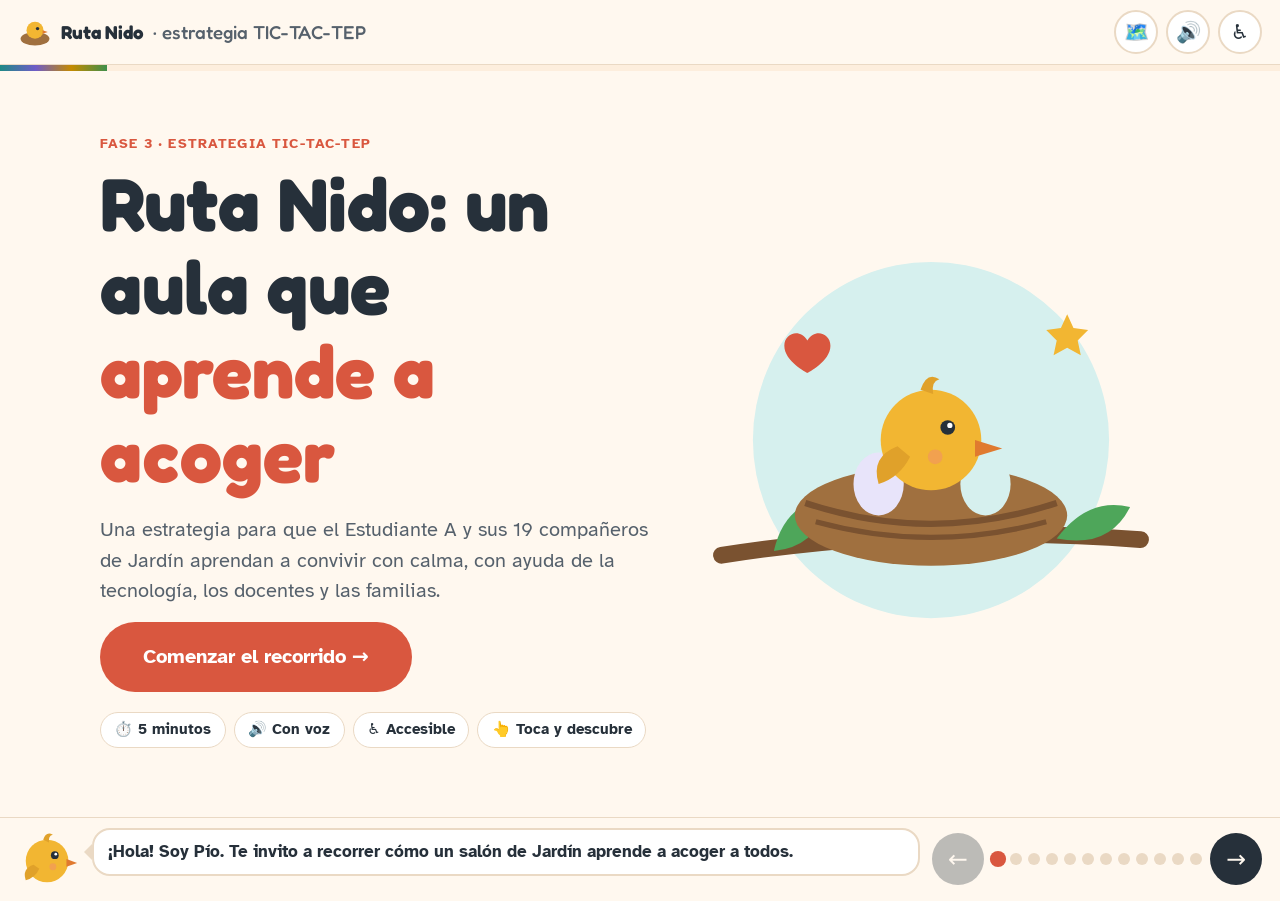
==== commit f069b31f: "Update greeting from 'Hello' to 'Goodbye'" ====
--- a/index.html
+++ b/index.html
@@ -2,739 +2,858 @@
 <html lang="es">
 <head>
 <meta charset="utf-8">
-<meta name="viewport" content="width=device-width, initial-scale=1">
-<title>Ruta Nido · Prototipo</title>
-<meta name="description" content="Prototipo navegable de la estrategia TIC-TAC-TEP Ruta Nido: rutina común, libro de calma, pacto del nido y asamblea.">
+<meta name="viewport" content="width=device-width, initial-scale=1, viewport-fit=cover">
+<title>Ruta Nido</title>
+<meta name="description" content="Ruta Nido: estrategia TIC-TAC-TEP para un aula de Jardín que aprende a acoger. Presentación interactiva y accesible.">
 <link rel="preconnect" href="https://fonts.googleapis.com">
 <link rel="preconnect" href="https://fonts.gstatic.com" crossorigin>
 <link href="https://fonts.googleapis.com/css2?family=Atkinson+Hyperlegible:wght@400;700&family=Fredoka:wght@500;600;700&family=Lexend:wght@400;600&display=swap" rel="stylesheet">
 <style>
 :root{
-  --bg:#fff8ef; --bg-2:#fdeedd; --surface:#fff; --ink:#26303a; --ink-soft:#56616c;
-  --teal:#1f8a86; --teal-soft:#d6f0ee; --coral:#d9573f; --coral-soft:#fde1da;
-  --sun:#f2b632; --sun-soft:#fdf0cc; --lilac:#6f5cc7; --lilac-soft:#e8e4fa;
-  --leaf:#3f8f4b; --leaf-soft:#dcf1de; --line:#ead9c4; --focus:#1b4fd8;
-  --shadow:0 10px 30px rgba(80,50,20,.10); --radius:22px; --scale:1;
-  --font-body:"Atkinson Hyperlegible", system-ui, sans-serif; --font-head:"Fredoka", "Atkinson Hyperlegible", system-ui, sans-serif;
+  --bg:#fff8ef; --bg-2:#fdeedd; --surface:#fff; --ink:#26303a; --ink-soft:#56616c; --line:#ead9c4;
+  --tic:#1f8a86; --tic-soft:#d6f0ee; --tac1:#6f5cc7; --tac1-soft:#e8e4fa; --tac2:#c48a00; --tac2-soft:#fdf0cc;
+  --tep:#3f8f4b; --tep-soft:#dcf1de; --coral:#d9573f; --coral-soft:#fde1da; --sun:#f2b632;
+  --focus:#1b4fd8; --shadow:0 12px 34px rgba(80,50,20,.12); --r:24px; --scale:1;
+  --fb:"Atkinson Hyperlegible", system-ui, sans-serif; --fh:"Fredoka", "Atkinson Hyperlegible", system-ui, sans-serif;
 }
 @media (prefers-color-scheme: dark){ :root:not([data-theme="light"]){
-  --bg:#1a1e24; --bg-2:#222831; --surface:#2a313b; --ink:#f3ede4; --ink-soft:#c3bbb0;
-  --teal:#4cc3bd; --teal-soft:#1f3b3a; --coral:#ff8a74; --coral-soft:#4a2b26; --sun:#f5c55a; --sun-soft:#4a3d1c;
-  --lilac:#a99bf0; --lilac-soft:#352f52; --leaf:#7fcf89; --leaf-soft:#24402a; --line:#3b4450; --focus:#8fb0ff; --shadow:0 10px 30px rgba(0,0,0,.35);
+  --bg:#1a1e24; --bg-2:#222831; --surface:#2a313b; --ink:#f3ede4; --ink-soft:#c3bbb0; --line:#3b4450;
+  --tic:#4cc3bd; --tic-soft:#1f3b3a; --tac1:#a99bf0; --tac1-soft:#352f52; --tac2:#f5c55a; --tac2-soft:#4a3d1c;
+  --tep:#7fcf89; --tep-soft:#24402a; --coral:#ff8a74; --coral-soft:#4a2b26; --focus:#8fb0ff; --shadow:0 12px 34px rgba(0,0,0,.4);
 }}
 :root[data-theme="dark"]{
-  --bg:#1a1e24; --bg-2:#222831; --surface:#2a313b; --ink:#f3ede4; --ink-soft:#c3bbb0;
-  --teal:#4cc3bd; --teal-soft:#1f3b3a; --coral:#ff8a74; --coral-soft:#4a2b26; --sun:#f5c55a; --sun-soft:#4a3d1c;
-  --lilac:#a99bf0; --lilac-soft:#352f52; --leaf:#7fcf89; --leaf-soft:#24402a; --line:#3b4450; --focus:#8fb0ff; --shadow:0 10px 30px rgba(0,0,0,.35);
-}
-html.hc{ --bg:#000; --bg-2:#000; --surface:#000; --ink:#fff; --ink-soft:#fff; --teal:#00ffff; --teal-soft:#000; --coral:#ffff00; --coral-soft:#000;
-  --sun:#ffff00; --sun-soft:#000; --lilac:#ff9cff; --lilac-soft:#000; --leaf:#7CFC00; --leaf-soft:#000; --line:#fff; --focus:#ffff00; --shadow:none }
-html.hc .card{border:2px solid #fff}
-html.dys{ --font-body:"Lexend", system-ui, sans-serif; --font-head:"Lexend", system-ui, sans-serif; letter-spacing:.03em; word-spacing:.12em }
-html.calm *, html.calm *::before, html.calm *::after{ animation:none !important; transition:none !important }
-@media (prefers-reduced-motion: reduce){ *, *::before, *::after{ animation-duration:.01ms !important; animation-iteration-count:1 !important; transition-duration:.01ms !important } }
+  --bg:#1a1e24; --bg-2:#222831; --surface:#2a313b; --ink:#f3ede4; --ink-soft:#c3bbb0; --line:#3b4450;
+  --tic:#4cc3bd; --tic-soft:#1f3b3a; --tac1:#a99bf0; --tac1-soft:#352f52; --tac2:#f5c55a; --tac2-soft:#4a3d1c;
+  --tep:#7fcf89; --tep-soft:#24402a; --coral:#ff8a74; --coral-soft:#4a2b26; --focus:#8fb0ff; --shadow:0 12px 34px rgba(0,0,0,.4);
+}
+html.hc{ --bg:#000; --bg-2:#000; --surface:#000; --ink:#fff; --ink-soft:#fff; --line:#fff; --tic:#00ffff; --tic-soft:#000;
+  --tac1:#ff9cff; --tac1-soft:#000; --tac2:#ffff00; --tac2-soft:#000; --tep:#7CFC00; --tep-soft:#000; --coral:#ffff00; --coral-soft:#000; --focus:#ffff00; --shadow:none }
+html.hc .card, html.hc .pop-card, html.hc .flip-face{border:2px solid #fff !important}
+html.dys{ --fb:"Lexend", system-ui, sans-serif; --fh:"Lexend", system-ui, sans-serif; letter-spacing:.03em; word-spacing:.12em }
+html.calm *, html.calm *::before, html.calm *::after{animation:none !important; transition:none !important}
+@media (prefers-reduced-motion: reduce){ *, *::before, *::after{animation-duration:.01ms !important; animation-iteration-count:1 !important; transition-duration:.01ms !important} }
 
 *{box-sizing:border-box}
-html{font-size:calc(17px * var(--scale)); scroll-behavior:smooth}
-body{margin:0; background:var(--bg); color:var(--ink); font-family:var(--font-body); line-height:1.6; overflow-x:hidden}
-h1,h2,h3{font-family:var(--font-head); line-height:1.15; margin:0 0 .5em}
-h2{font-size:clamp(1.6rem,4vw,2.3rem)} h3{font-size:1.2rem}
-p{margin:0 0 1em}
-a{color:var(--teal); font-weight:700}
-:focus-visible{outline:4px solid var(--focus); outline-offset:3px; border-radius:8px}
-.skip{position:absolute; left:-999px; top:8px; background:var(--ink); color:var(--bg); padding:.6em 1em; border-radius:10px; z-index:200}
-.skip:focus{left:12px}
-.wrap{max-width:1120px; margin:0 auto; padding:0 16px}
-.card{background:var(--surface); border:1px solid var(--line); border-radius:var(--radius); padding:22px; box-shadow:var(--shadow)}
-.grid{display:grid; gap:18px}
-.btn{display:inline-flex; align-items:center; gap:.45em; padding:.7em 1.2em; border-radius:999px; border:2px solid transparent; font:700 .98rem var(--font-body); cursor:pointer; text-decoration:none; color:inherit; transition:transform .2s}
-.btn:hover{transform:translateY(-2px)}
-.btn-primary{background:var(--teal); color:#fff} html.hc .btn-primary{color:#000}
-.btn-ghost{background:transparent; border-color:var(--ink); color:var(--ink)}
-.btn-sm{padding:.45em .9em; font-size:.9rem}
-.eyebrow{font-weight:700; text-transform:uppercase; letter-spacing:.08em; font-size:.8rem; color:var(--coral)}
-.lead{font-size:1.1rem; color:var(--ink-soft); max-width:64ch}
-.note{font-size:.9rem; color:var(--ink-soft)}
-.pill{display:inline-block; padding:.2em .7em; border-radius:999px; font-size:.8rem; font-weight:700; background:var(--bg-2); border:1px solid var(--line)}
+html{font-size:calc(17px * var(--scale))}
+body{margin:0; background:var(--bg); color:var(--ink); font-family:var(--fb); line-height:1.55; overflow:hidden}
+h1,h2,h3{font-family:var(--fh); line-height:1.12; margin:0 0 .4em}
+h2{font-size:clamp(1.7rem, 4.2vw, 2.8rem)}
+h3{font-size:1.25rem}
+p{margin:0 0 .8em}
+a{color:var(--tic); font-weight:700}
+button{font-family:inherit}
+:focus-visible{outline:4px solid var(--focus); outline-offset:3px; border-radius:10px}
+h1[tabindex="-1"]:focus, h2[tabindex="-1"]:focus{outline:none}
+.island-list{display:none; gap:10px; margin-top:12px}
+.island-list button{display:flex; align-items:center; gap:12px; width:100%; text-align:left; border:3px solid var(--line); border-radius:18px; padding:12px 14px; background:var(--surface); color:var(--ink); font:700 1rem var(--fb); cursor:pointer}
+.island-list .e{font-size:1.8rem}
+.island-list small{display:block; font-weight:700; text-transform:uppercase; letter-spacing:.05em; font-size:.72rem}
+@media (max-width:620px){ .map-wrap{display:none} .island-list{display:grid} }
 .sr{position:absolute; width:1px; height:1px; overflow:hidden; clip:rect(0 0 0 0); white-space:nowrap}
-.speak{border:none; background:var(--sun-soft); color:var(--ink); border-radius:999px; padding:.3em .8em; font:700 .85rem var(--font-body); cursor:pointer}
-.speak:hover{background:var(--sun)}
-
-/* header */
-header.top{position:sticky; top:0; z-index:100; background:color-mix(in srgb, var(--bg) 90%, transparent); backdrop-filter:blur(10px); border-bottom:1px solid var(--line)}
-.bar{display:flex; align-items:center; justify-content:space-between; gap:12px; height:64px}
-.brand{display:flex; gap:.55em; align-items:center; font:700 1.1rem var(--font-head); color:var(--ink); text-decoration:none}
-.nest{width:30px; height:30px; border-radius:50%; background:conic-gradient(var(--teal) 0 25%, var(--sun) 0 50%, var(--coral) 0 75%, var(--lilac) 0)}
-.back{font-size:.9rem}
-
-/* route stepper */
-.hero{padding:44px 0 28px}
-.route{display:grid; grid-template-columns:repeat(5,1fr); gap:10px; margin-top:22px}
-@media (max-width:820px){ .route{grid-template-columns:1fr 1fr} }
-@media (max-width:420px){ .route{grid-template-columns:1fr} }
-.route button{all:unset; box-sizing:border-box; cursor:pointer; border-radius:18px; padding:14px; border:2px solid var(--line); background:var(--surface); display:flex; flex-direction:column; gap:4px; min-height:112px; position:relative}
-.route button:focus-visible{outline:4px solid var(--focus)}
-.route button .k{font-size:.75rem; font-weight:700; text-transform:uppercase; letter-spacing:.06em}
-.route button .t{font:700 1.05rem var(--font-head)}
-.route button .s{font-size:.85rem; color:var(--ink-soft)}
-.route button .e{font-size:1.6rem}
-.route button[aria-selected="true"]{border-width:3px; transform:translateY(-3px); box-shadow:var(--shadow)}
-.route .m0{border-color:var(--line)} .route .m0[aria-selected="true"]{border-color:var(--ink)}
-.route .m1[aria-selected="true"]{border-color:var(--teal); background:var(--teal-soft)}
-.route .m2[aria-selected="true"]{border-color:var(--lilac); background:var(--lilac-soft)}
-.route .m3[aria-selected="true"]{border-color:var(--sun); background:var(--sun-soft)}
-.route .m4[aria-selected="true"]{border-color:var(--leaf); background:var(--leaf-soft)}
-.route .k.c1{color:var(--teal)} .route .k.c2{color:var(--lilac)} .route .k.c3{color:#9a6a00} .route .k.c4{color:var(--leaf)}
-html.hc .route .k{color:var(--ink) !important}
-.dua{margin-top:10px; padding:10px 16px; border-radius:14px; border:2px dashed var(--line); font-size:.9rem; color:var(--ink-soft); text-align:center}
-
-/* panels */
-.panel[hidden]{display:none}
-.panel{padding:26px 0 90px; animation:pop .4s ease}
-@keyframes pop{from{opacity:0; transform:translateY(12px)}}
-.panel-head{display:flex; flex-wrap:wrap; align-items:flex-end; justify-content:space-between; gap:12px; margin-bottom:18px}
-.chips{display:flex; flex-wrap:wrap; gap:6px}
-.two{display:grid; grid-template-columns:1fr 1fr; gap:18px}
-@media (max-width:820px){ .two{grid-template-columns:1fr} }
-
-/* storyboard */
-.story{grid-template-columns:repeat(auto-fit,minmax(200px,1fr))}
-.frame{position:relative; padding-top:44px}
-.frame .num{position:absolute; top:14px; left:18px; font:700 .85rem var(--font-head); color:var(--ink-soft)}
-.frame .big{font-size:2.4rem}
-
-/* role switch */
-.seg{display:inline-flex; flex-wrap:wrap; background:var(--bg-2); border:1px solid var(--line); border-radius:999px; padding:5px; gap:2px}
-.seg button{border:none; background:transparent; color:var(--ink); padding:.55em 1.1em; border-radius:999px; font:700 .95rem var(--font-body); cursor:pointer}
-.seg button[aria-pressed="true"]{background:var(--teal); color:#fff} html.hc .seg button[aria-pressed="true"]{color:#000}
-.role[hidden]{display:none}
-
-/* agenda */
-.agenda{display:grid; grid-template-columns:repeat(auto-fit,minmax(112px,1fr)); gap:10px; margin:14px 0}
-.agenda button{all:unset; box-sizing:border-box; cursor:pointer; text-align:center; background:var(--surface); border:3px solid var(--line); border-radius:16px; padding:12px 6px; transition:transform .3s}
-.agenda button:focus-visible{outline:4px solid var(--focus)}
-.agenda .e{font-size:2.3rem; display:block}
-.agenda .n{font-weight:700; font-size:.92rem}
-.agenda button.done{opacity:.45}
-.agenda button.now{border-color:var(--sun); transform:scale(1.06); box-shadow:0 0 0 6px var(--sun-soft)}
-.progress{height:12px; background:var(--bg-2); border:1px solid var(--line); border-radius:999px; overflow:hidden}
-.progress i{display:block; height:100%; width:0; background:linear-gradient(90deg,var(--leaf),var(--sun)); transition:width .4s}
-.steps4{counter-reset:s; list-style:none; padding:0; margin:0; display:grid; gap:10px}
-.steps4 li{counter-increment:s; display:flex; gap:12px; align-items:flex-start; padding:12px; border-radius:14px; background:var(--bg-2)}
-.steps4 li::before{content:counter(s); flex:none; width:32px; height:32px; border-radius:50%; display:grid; place-items:center; background:var(--teal); color:#fff; font:700 1rem var(--font-head)}
-html.hc .steps4 li::before{color:#000}
-.words{display:flex; flex-wrap:wrap; gap:8px; margin:8px 0 0}
-.word{padding:.5em 1em; border-radius:12px; background:var(--teal-soft); font-weight:700}
-.msg{display:flex; gap:12px; align-items:flex-start; padding:14px; border-radius:16px; background:var(--leaf-soft); margin-bottom:10px}
-.msg .av{font-size:1.8rem}
-.lock{display:flex; gap:10px; align-items:flex-start; padding:12px 14px; border-radius:14px; border:2px solid var(--line); font-size:.92rem}
-
-/* story */
-.tale{text-align:center; min-height:330px; display:flex; flex-direction:column; justify-content:center; align-items:center; gap:12px}
-.tale .scene{font-size:4.6rem; line-height:1}
-.tale .balloon{width:120px; height:120px; border-radius:50%; background:radial-gradient(circle at 35% 30%, #fff8, transparent 40%), var(--coral); transform:scale(.6); transition:transform 3.5s ease-in-out}
-.tale .balloon.big{transform:scale(1)}
-.tale p{font:600 1.25rem var(--font-head); max-width:44ch}
-.dots{display:flex; gap:6px}
-.dots i{width:10px; height:10px; border-radius:50%; background:var(--line)}
-.dots i.on{background:var(--lilac)}
-
-/* create page */
-.pick{display:flex; flex-wrap:wrap; gap:8px; margin:6px 0 14px}
-.pick button{border:3px solid var(--line); background:var(--surface); color:var(--ink); border-radius:16px; padding:8px 10px; cursor:pointer; font:700 .88rem var(--font-body); display:flex; flex-direction:column; align-items:center; min-width:78px}
-.pick button span{font-size:1.9rem}
-.pick button[aria-pressed="true"]{border-color:var(--lilac); background:var(--lilac-soft)}
-canvas{width:100%; height:220px; background:#fff; border:2px dashed var(--line); border-radius:16px; touch-action:none; cursor:crosshair; display:block}
-.colors{display:flex; gap:8px; margin:8px 0}
-.colors button{width:34px; height:34px; border-radius:50%; border:3px solid var(--surface); box-shadow:0 0 0 2px var(--line); cursor:pointer}
-.colors button[aria-pressed="true"]{box-shadow:0 0 0 3px var(--ink)}
-.book{display:grid; grid-template-columns:repeat(auto-fill,minmax(170px,1fr)); gap:12px; margin-top:12px}
-.page{background:var(--surface); border:1px solid var(--line); border-radius:16px; padding:10px; text-align:center; box-shadow:var(--shadow); animation:pop .4s}
-.page img{width:100%; border-radius:10px; background:#fff; border:1px solid var(--line)}
-.page .f{font-size:2rem}
-.page p{font-size:.9rem; margin:.3em 0}
-.rec{display:flex; flex-wrap:wrap; gap:8px; align-items:center}
-.rec .dot{width:12px; height:12px; border-radius:50%; background:var(--coral); animation:blink 1s infinite}
-@keyframes blink{50%{opacity:.2}}
-
-/* votes */
-.votes{display:grid; gap:10px}
-.vote{display:grid; grid-template-columns:auto 1fr auto; gap:12px; align-items:center; padding:10px 12px; border-radius:14px; background:var(--bg-2)}
-.vote button{border:2px solid var(--line); background:var(--surface); color:var(--ink); border-radius:12px; padding:6px 10px; font-size:1.5rem; cursor:pointer}
-.vote .lbl{font-weight:700}
-.vote .meter{height:10px; background:var(--surface); border-radius:999px; overflow:hidden; margin-top:6px; border:1px solid var(--line)}
-.vote .meter i{display:block; height:100%; width:0; background:var(--sun); transition:width .35s}
-.vote .ct{font:700 1.2rem var(--font-head); min-width:2ch; text-align:right}
-.pact{display:grid; gap:8px; margin:0; padding:0; list-style:none}
-.pact li{padding:12px 14px; border-radius:14px; background:var(--sun-soft); font-weight:700; display:flex; gap:10px; align-items:center}
-.wall{display:grid; grid-template-columns:repeat(auto-fill,minmax(190px,1fr)); gap:12px}
-.post{border-radius:16px; padding:14px; box-shadow:var(--shadow); border:1px solid var(--line); animation:pop .4s}
-.post .ty{font-size:.78rem; font-weight:700; text-transform:uppercase; letter-spacing:.06em; color:var(--ink-soft)}
-.post h4{margin:.2em 0; font:700 1.05rem var(--font-head)}
-.p1{background:var(--teal-soft)} .p2{background:var(--lilac-soft)} .p3{background:var(--sun-soft)} .p4{background:var(--coral-soft)}
-form.add{display:grid; gap:10px}
-form.add label{font-weight:700; font-size:.92rem}
-input, select, textarea{font:inherit; color:var(--ink); background:var(--surface); border:2px solid var(--line); border-radius:12px; padding:.6em .8em; width:100%}
+.btn{display:inline-flex; align-items:center; justify-content:center; gap:.45em; padding:.8em 1.4em; border-radius:999px; border:2px solid transparent; font:700 1.02rem var(--fb); cursor:pointer; text-decoration:none; transition:transform .2s, box-shadow .2s; color:var(--ink); background:var(--surface)}
+.btn:hover{transform:translateY(-2px); box-shadow:var(--shadow)}
+.btn-main{background:var(--coral); color:#fff} html.hc .btn-main{color:#000}
+.btn-line{border-color:var(--ink); background:transparent}
+.btn-big{font-size:1.2rem; padding:1em 2em}
+.card{background:var(--surface); border:1px solid var(--line); border-radius:var(--r); box-shadow:var(--shadow); padding:22px}
+.tag{display:inline-block; padding:.25em .8em; border-radius:999px; font-weight:700; font-size:.82rem; text-transform:uppercase; letter-spacing:.06em}
+
+/* ===== layout ===== */
+.app{height:100vh; height:100dvh; display:grid; grid-template-rows:auto 1fr auto}
+.top{display:flex; align-items:center; justify-content:space-between; gap:12px; padding:10px 18px; border-bottom:1px solid var(--line); background:var(--bg)}
+.brand{display:flex; align-items:center; gap:.5em; font:700 1.1rem var(--fh)}
+.brand svg{width:34px; height:34px}
+.top-actions{display:flex; gap:8px; align-items:center}
+.icon-btn{width:44px; height:44px; border-radius:50%; border:2px solid var(--line); background:var(--surface); color:var(--ink); font-size:1.2rem; cursor:pointer; display:grid; place-items:center}
+.icon-btn:hover{border-color:var(--ink)}
+.progress{height:6px; background:var(--bg-2)}
+.progress i{display:block; height:100%; width:0; background:linear-gradient(90deg,var(--tic),var(--tac1),var(--tac2),var(--tep)); transition:width .5s}
+
+.stage{position:relative; overflow:hidden}
+.scene{position:absolute; inset:0; overflow-y:auto; overflow-x:hidden; padding:28px 18px 36px; display:flex; flex-direction:column; align-items:center; opacity:0; visibility:hidden; transform:translateX(60px); transition:opacity .5s, transform .5s, visibility 0s .5s}
+.scene.back{transform:translateX(-60px)}
+.scene.on{opacity:1; visibility:visible; transform:none; transition:opacity .5s, transform .5s}
+.inner{width:100%; max-width:1080px; margin:auto 0}
+.center{text-align:center}
+.kicker{font-weight:700; text-transform:uppercase; letter-spacing:.08em; font-size:.85rem; margin-bottom:.4rem; display:block}
+.lead{font-size:1.15rem; color:var(--ink-soft); max-width:60ch}
+.center .lead{margin-left:auto; margin-right:auto}
+
+/* guía Pío + navegación */
+.guide{display:flex; align-items:center; gap:12px; padding:10px 18px; border-top:1px solid var(--line); background:var(--bg)}
+.pio{width:62px; height:62px; flex:none; animation:bob 2.6s ease-in-out infinite}
+@keyframes bob{50%{transform:translateY(-5px)}}
+.bubble{position:relative; flex:1; background:var(--surface); border:2px solid var(--line); border-radius:18px; padding:9px 14px; font-weight:700; font-size:1rem; min-height:46px; display:flex; align-items:center}
+.bubble::before{content:""; position:absolute; left:-10px; top:50%; margin-top:-8px; border:8px solid transparent; border-right-color:var(--line); border-left:0}
+.bubble.pop{animation:pop .45s ease}
+@keyframes pop{0%{transform:scale(.92); opacity:.3}100%{transform:none; opacity:1}}
+.nav{display:flex; align-items:center; gap:8px; flex:none}
+.nav .arrow{width:52px; height:52px; border-radius:50%; border:none; background:var(--ink); color:var(--bg); font-size:1.4rem; cursor:pointer}
+.nav .arrow:disabled{opacity:.3; cursor:default}
+.dots{display:flex; gap:6px; flex-wrap:wrap; max-width:260px; justify-content:center}
+.dots button{width:12px; height:12px; border-radius:50%; border:none; background:var(--line); cursor:pointer; padding:0}
+.dots button[aria-current="step"]{background:var(--coral); transform:scale(1.35)}
+@media (max-width:760px){
+  .guide{flex-wrap:wrap; padding:8px 12px}
+  .pio{width:44px; height:44px}
+  .bubble{font-size:.9rem; padding:6px 10px; min-height:0}
+  .nav{width:100%; justify-content:space-between}
+  .dots{max-width:200px}
+  .scene{padding:18px 16px 28px}
+  .brand span.long{display:none}
+}
+
+/* ===== 1 portada ===== */
+.cover{display:grid; grid-template-columns:1.05fr .95fr; gap:30px; align-items:center}
+@media (max-width:800px){ .cover{grid-template-columns:1fr; text-align:center} .cover .lead{margin:0 auto 1em} }
+.cover h1{font-size:clamp(2.3rem, 6.5vw, 4.4rem); margin-bottom:.25em}
+.cover h1 em{font-style:normal; color:var(--coral)}
+.nest-svg{width:100%; max-width:440px; margin:auto}
+.egg{animation:wiggle 3s ease-in-out infinite; transform-box:fill-box; transform-origin:bottom center}
+.egg.e2{animation-delay:-1s} .egg.e3{animation-delay:-2s}
+@keyframes wiggle{0%,80%,100%{transform:rotate(0)}85%{transform:rotate(-8deg)}90%{transform:rotate(8deg)}95%{transform:rotate(-4deg)}}
+.leaf{animation:sway 4s ease-in-out infinite; transform-box:fill-box; transform-origin:left center}
+@keyframes sway{50%{transform:rotate(6deg)}}
+.chips{display:flex; flex-wrap:wrap; gap:8px; margin-top:1.2rem}
+@media (max-width:800px){ .chips{justify-content:center} }
+.chip{background:var(--surface); border:1px solid var(--line); border-radius:999px; padding:.35em .9em; font-weight:700; font-size:.88rem}
+
+/* ===== 2 situación ===== */
+.room-wrap{position:relative; max-width:820px; margin:16px auto 0}
+.room-wrap svg{width:100%; height:auto; border-radius:var(--r); box-shadow:var(--shadow)}
+.hotspot{position:absolute; width:58px; height:58px; margin:-29px 0 0 -29px; border-radius:50%; border:4px solid #fff; background:var(--coral); color:#fff; font-size:1.5rem; cursor:pointer; box-shadow:0 0 0 0 rgba(217,87,63,.6); animation:ping 1.8s infinite}
+.hotspot.seen{background:var(--tep); animation:none}
+@keyframes ping{70%{box-shadow:0 0 0 18px rgba(217,87,63,0)}100%{box-shadow:0 0 0 0 rgba(217,87,63,0)}}
+.reveal-line{margin-top:18px; font:600 clamp(1.2rem,3vw,1.7rem) var(--fh); opacity:0; transform:translateY(10px); transition:.6s}
+.reveal-line.show{opacity:1; transform:none}
+.reveal-line em{font-style:normal; color:var(--coral)}
+.counter{font-weight:700; color:var(--ink-soft)}
+
+/* ===== 3 propósito ===== */
+.question{font:600 clamp(1.4rem, 3.6vw, 2.3rem) var(--fh); max-width:26ch; margin:0 auto .8em}
+.three{display:grid; grid-template-columns:repeat(3,1fr); gap:18px; margin-top:12px}
+@media (max-width:760px){ .three{grid-template-columns:1fr} }
+.flip{perspective:1000px; border:none; background:none; padding:0; cursor:pointer; height:230px; color:inherit; text-align:center}
+.flip-in{position:relative; width:100%; height:100%; transition:transform .7s cubic-bezier(.3,1.25,.6,1); transform-style:preserve-3d}
+.flip[aria-pressed="true"] .flip-in{transform:rotateY(180deg)}
+.flip-face{position:absolute; inset:0; backface-visibility:hidden; border-radius:var(--r); display:flex; flex-direction:column; align-items:center; justify-content:center; gap:8px; padding:18px; box-shadow:var(--shadow); border:1px solid var(--line); background:var(--surface)}
+.flip-back{transform:rotateY(180deg)}
+.flip-face .big{font-size:3rem}
+.flip-face .t{font:700 1.3rem var(--fh)}
+.flip-face .hint{font-size:.85rem; color:var(--ink-soft); font-weight:700}
+.flip-back p{font-size:1.05rem; margin:0}
+html.calm .flip[aria-pressed="true"] .flip-front{display:none}
+html.calm .flip[aria-pressed="true"] .flip-back{transform:none}
+
+/* ===== 4 mapa ===== */
+.map-wrap{position:relative; max-width:960px; margin:8px auto 0}
+.map-wrap svg{width:100%; height:auto}
+.island{cursor:pointer}
+.island:focus-visible{outline:none}
+.island:focus-visible circle.base, .island:hover circle.base{stroke:var(--ink); stroke-width:5}
+.island .float{animation:bob 3s ease-in-out infinite}
+.path-dash{stroke-dasharray:14 12; animation:march 1.6s linear infinite}
+@keyframes march{to{stroke-dashoffset:-26}}
+.dua-band{display:block; width:100%; max-width:760px; margin:10px auto 0; border:3px dashed var(--line); border-radius:18px; padding:12px; background:transparent; color:var(--ink); font:700 1.05rem var(--fb); cursor:pointer}
+.dua-band:hover{border-color:var(--ink)}
+
+/* ===== momentos comunes ===== */
+.moment-head{display:flex; flex-wrap:wrap; align-items:center; justify-content:space-between; gap:12px; margin-bottom:16px}
+.moment-head .tag{color:#fff} html.hc .moment-head .tag{color:#000}
+.back-map{font-size:.95rem}
+.split{display:grid; grid-template-columns:1fr 1fr; gap:20px}
+@media (max-width:820px){ .split{grid-template-columns:1fr} }
+
+/* TIC */
+.roles{display:grid; grid-template-columns:repeat(3,1fr); gap:14px}
+@media (max-width:620px){ .roles{grid-template-columns:1fr} }
+.role{border:3px solid var(--line); background:var(--surface); border-radius:20px; padding:18px 12px; cursor:pointer; text-align:center; color:var(--ink); transition:transform .25s, border-color .25s}
+.role:hover{transform:translateY(-4px); border-color:var(--tic)}
+.role .big{font-size:2.6rem; display:block}
+.role b{display:block; font:700 1.15rem var(--fh)}
+.role span.s{font-size:.9rem; color:var(--ink-soft)}
+.agenda{display:grid; grid-template-columns:repeat(8,1fr); gap:8px; margin-top:12px}
+@media (max-width:820px){ .agenda{grid-template-columns:repeat(4,1fr)} }
+.picto{border:3px solid var(--line); background:var(--surface); color:var(--ink); border-radius:16px; padding:10px 4px; cursor:pointer; text-align:center; transition:transform .3s, border-color .3s, opacity .3s}
+.picto .e{font-size:2rem; display:block}
+.picto .n{font-size:.8rem; font-weight:700; display:block; line-height:1.2}
+.picto.now{border-color:var(--sun); transform:scale(1.1); box-shadow:0 0 0 5px rgba(242,182,50,.3)}
+.picto.done{opacity:.45}
+
+/* TAC crear */
+.breathe{display:flex; flex-direction:column; align-items:center; gap:14px; padding:10px}
+.balloon{width:190px; height:190px; position:relative; transform:scale(.55); transition:transform 4s ease-in-out}
+.balloon.in{transform:scale(1)}
+.balloon .body{position:absolute; inset:0; border-radius:50% 50% 48% 48%; background:radial-gradient(circle at 34% 28%, rgba(255,255,255,.55), transparent 38%), #e0503a}
+.balloon .face{position:absolute; inset:0; display:grid; place-items:center; font-size:3rem}
+.balloon::after{content:""; position:absolute; left:50%; bottom:-46px; width:2px; height:46px; background:var(--ink-soft)}
+.breath-label{font:700 1.5rem var(--fh); min-height:1.6em}
+.faces{display:flex; flex-wrap:wrap; gap:10px; justify-content:center}
+.faces button{border:3px solid var(--line); background:var(--surface); color:var(--ink); border-radius:18px; padding:8px 10px; cursor:pointer; min-width:86px; font-weight:700; font-size:.85rem}
+.faces button span{display:block; font-size:2.2rem}
+.faces button[aria-pressed="true"]{border-color:var(--tac1); background:var(--tac1-soft); transform:translateY(-3px)}
+.book{display:flex; gap:10px; overflow-x:auto; padding:6px 2px 10px; margin-top:10px; min-height:140px}
+.page{flex:none; width:150px; background:var(--surface); border:1px solid var(--line); border-radius:14px; padding:10px; text-align:center; box-shadow:var(--shadow); animation:pop .45s}
+.page .f{font-size:1.9rem}
+.page p{font-size:.85rem; margin:.3em 0 0; font-weight:700}
+.book-empty{color:var(--ink-soft); font-size:.95rem; align-self:center}
+
+/* TAC colaborar */
+.corner{position:relative; border-radius:var(--r); background:var(--tac2-soft); border:3px dashed var(--tac2); min-height:250px; padding:16px; overflow:hidden}
+.corner h3{margin:0}
+.corner-items{display:flex; flex-wrap:wrap; gap:8px; margin-top:12px}
+.corner-items span{font-size:2.6rem; animation:drop .6s cubic-bezier(.3,1.6,.5,1)}
+@keyframes drop{from{transform:translateY(-60px) scale(.4); opacity:0}}
+.corner-empty{color:var(--ink-soft); font-weight:700; margin-top:10px}
+.objects{display:grid; grid-template-columns:repeat(3,1fr); gap:10px}
+.obj{border:3px solid var(--line); background:var(--surface); color:var(--ink); border-radius:16px; padding:10px 6px; cursor:pointer; font-weight:700; font-size:.88rem}
+.obj span{display:block; font-size:2rem}
+.obj[aria-pressed="true"]{border-color:var(--tac2); background:var(--tac2-soft)}
+.notes{display:flex; flex-wrap:wrap; gap:10px; margin-top:14px}
+.note{background:#fff3b0; color:#26303a; padding:10px 12px; border-radius:4px 14px 14px 14px; font-weight:700; font-size:.92rem; box-shadow:0 4px 10px rgba(0,0,0,.12); transform:rotate(-2deg); animation:pop .5s}
+.note:nth-child(even){transform:rotate(2deg); background:#d9f2ff}
+html.hc .note{background:#000; color:#fff; border:2px solid #fff}
 
 /* TEP */
-.lights{display:flex; gap:14px; flex-wrap:wrap; margin:10px 0}
-.lights button{border:3px solid var(--line); background:var(--surface); color:var(--ink); border-radius:20px; padding:12px 16px; cursor:pointer; display:flex; flex-direction:column; align-items:center; gap:4px; font:700 .9rem var(--font-body); min-width:96px}
-.lights .c{width:46px; height:46px; border-radius:50%}
-.lights .g .c{background:#3fa34d} .lights .y .c{background:#f2b632} .lights .r .c{background:#e0503a}
-.stack{display:flex; height:30px; border-radius:999px; overflow:hidden; border:1px solid var(--line); background:var(--bg-2)}
-.stack i{display:block; height:100%; transition:width .4s}
-.legend{display:flex; gap:14px; flex-wrap:wrap; font-size:.88rem; margin-top:6px}
-.legend span::before{content:""; display:inline-block; width:12px; height:12px; border-radius:3px; margin-right:6px; vertical-align:-1px; background:var(--c)}
-.days{display:grid; grid-template-columns:repeat(5,1fr); gap:8px; margin-top:10px}
-.day{text-align:center; padding:10px 4px; border-radius:14px; background:var(--bg-2)}
-.day b{display:block; font:700 1.5rem var(--font-head)}
-.day button{margin-top:6px; border:2px solid var(--line); background:var(--surface); color:var(--ink); border-radius:10px; padding:4px 8px; cursor:pointer; font-weight:700}
-.check{display:grid; gap:8px}
-.check label{display:flex; gap:10px; align-items:flex-start; padding:10px 12px; border-radius:12px; background:var(--bg-2); cursor:pointer}
-.check input{width:22px; height:22px; flex:none; margin-top:2px; accent-color:var(--teal)}
-.board{grid-template-columns:repeat(auto-fit,minmax(200px,1fr))}
-.kpi{display:flex; gap:12px; align-items:center}
-.kpi .ring{--p:0; width:64px; height:64px; border-radius:50%; flex:none; background:conic-gradient(var(--leaf) calc(var(--p)*1%), var(--bg-2) 0); display:grid; place-items:center; transition:--p .5s}
-.kpi .ring::after{content:attr(data-v); width:48px; height:48px; border-radius:50%; background:var(--surface); display:grid; place-items:center; font:700 .9rem var(--font-head)}
-.kpi b{display:block; font-size:.95rem}
-.kpi span{font-size:.82rem; color:var(--ink-soft)}
-
-footer{padding:36px 0 110px; background:var(--bg-2); border-top:1px solid var(--line); text-align:center; color:var(--ink-soft); font-size:.92rem}
+.compare{position:relative; border-radius:var(--r); overflow:hidden; box-shadow:var(--shadow); aspect-ratio:16/10; background:var(--surface)}
+.compare svg{position:absolute; inset:0; width:100%; height:100%}
+.compare .after{clip-path:inset(0 0 0 var(--cut, 50%))}
+.compare .handle{position:absolute; top:0; bottom:0; left:var(--cut, 50%); width:4px; margin-left:-2px; background:#fff; box-shadow:0 0 0 1px rgba(0,0,0,.2); pointer-events:none}
+.compare .handle::after{content:"⟷"; position:absolute; top:50%; left:50%; transform:translate(-50%,-50%); width:40px; height:40px; border-radius:50%; background:#fff; color:#26303a; display:grid; place-items:center; font-weight:700; box-shadow:var(--shadow)}
+.compare .lbl{position:absolute; top:10px; padding:.25em .8em; border-radius:999px; font-weight:700; font-size:.85rem; background:rgba(255,255,255,.9); color:#26303a}
+.slider{width:100%; margin-top:10px; accent-color:var(--tep)}
+.wins{display:grid; gap:10px; margin-top:10px}
+.win{display:flex; gap:12px; align-items:center; padding:12px 14px; border-radius:16px; background:var(--tep-soft); font-weight:700; opacity:.35; transition:opacity .5s}
+.win .ck{width:34px; height:34px; border-radius:50%; flex:none; display:grid; place-items:center; background:var(--surface); border:3px solid var(--tep); color:var(--tep); font-size:1.1rem}
+.win.done{opacity:1}
+.win.done .ck{background:var(--tep); color:#fff; animation:pop .4s}
+.lights{display:flex; gap:12px; margin-top:12px; flex-wrap:wrap}
+.lights button{border:3px solid var(--line); background:var(--surface); color:var(--ink); border-radius:18px; padding:10px 14px; cursor:pointer; font-weight:700; display:flex; align-items:center; gap:8px}
+.lights i{width:26px; height:26px; border-radius:50%; display:inline-block}
+
+/* DUA wheel */
+.wheel-grid{display:grid; grid-template-columns:.9fr 1.1fr; gap:24px; align-items:center}
+@media (max-width:820px){ .wheel-grid{grid-template-columns:1fr} }
+.wheel{max-width:380px; width:100%; margin:auto; animation:turn 1.2s ease-out}
+@keyframes turn{from{transform:rotate(-120deg)}}
+.sector{cursor:pointer; transition:transform .25s; transform-origin:200px 200px}
+.sector:hover, .sector:focus-visible, .sector.sel{transform:scale(1.05)}
+.sector:focus-visible{outline:none}
+.sector:focus-visible path{stroke:var(--ink); stroke-width:5}
+.dua-panel{min-height:280px}
+.dua-panel ul{padding-left:1.1em; margin:0}
+.dua-panel li{margin-bottom:.55em}
+.dua-panel li b{color:var(--coral)}
+
+/* tools */
+.tools{display:grid; grid-template-columns:repeat(3,1fr); gap:16px}
+@media (max-width:820px){ .tools{grid-template-columns:1fr 1fr} }
+@media (max-width:480px){ .tools{grid-template-columns:1fr} }
+.tools .flip{height:210px}
+.tools .flip-back{background:var(--tic-soft); text-align:left; align-items:flex-start; justify-content:flex-start; overflow:auto}
+.tools .flip-back b{font-family:var(--fh)}
+.tools .flip-back p{font-size:.95rem}
+
+/* game */
+.game{display:grid; grid-template-columns:1fr 1fr; gap:22px}
+@media (max-width:760px){ .game{grid-template-columns:1fr} }
+.col{display:grid; gap:10px; align-content:start}
+.col h3{margin:0 0 4px}
+.pickb{border:3px solid var(--line); background:var(--surface); color:var(--ink); border-radius:16px; padding:12px 14px; cursor:pointer; text-align:left; font-weight:700; font-size:1rem; display:flex; gap:10px; align-items:center; transition:transform .2s, border-color .2s, background .2s}
+.pickb .e{font-size:1.6rem}
+.pickb[aria-pressed="true"]{border-color:var(--coral); background:var(--coral-soft)}
+.pickb.ok{border-color:var(--tep); background:var(--tep-soft); cursor:default}
+.pickb.ok::after{content:"✔"; margin-left:auto; color:var(--tep); font-size:1.3rem}
+.pickb.no{animation:shake .4s}
+@keyframes shake{25%{transform:translateX(-6px)}75%{transform:translateX(6px)}}
+.score{font:700 1.3rem var(--fh); text-align:center; margin-top:14px}
+.confetti{position:fixed; inset:0; pointer-events:none; z-index:300; overflow:hidden}
+.confetti i{position:absolute; top:-20px; width:12px; height:18px; border-radius:3px; animation:fall 2.4s linear forwards}
+@keyframes fall{to{transform:translateY(110vh) rotate(720deg)}}
+
+/* cierre */
+.end-nest{width:min(420px, 90%); margin:0 auto}
+.bird{animation:flyin 1s cubic-bezier(.3,1.3,.5,1) both}
+@keyframes flyin{from{transform:translate(-120px,-120px) scale(.3); opacity:0}}
+.links{display:flex; flex-wrap:wrap; gap:10px; justify-content:center; margin:16px 0}
+.credits{font-size:.9rem; color:var(--ink-soft); max-width:70ch; margin:0 auto}
+
+/* modal */
+.modal{position:fixed; inset:0; z-index:250; display:none; place-items:center; padding:16px; background:rgba(20,24,30,.55)}
+.modal.open{display:grid}
+.pop-card{background:var(--surface); color:var(--ink); border-radius:var(--r); max-width:560px; width:100%; max-height:85vh; overflow:auto; padding:26px; box-shadow:0 30px 80px rgba(0,0,0,.35); animation:pop .35s}
+.pop-card .big{font-size:3rem}
+.pop-card ul, .pop-card ol{padding-left:1.2em}
+.pop-card li{margin-bottom:.4em}
+.pop-actions{display:flex; gap:10px; flex-wrap:wrap; margin-top:16px}
 
 /* a11y panel */
-.a11y-btn{position:fixed; right:18px; bottom:18px; z-index:150; width:62px; height:62px; border-radius:50%; border:none; background:var(--lilac); color:#fff; font-size:1.8rem; cursor:pointer; box-shadow:var(--shadow)}
-html.hc .a11y-btn{color:#000}
-.a11y{position:fixed; right:18px; bottom:92px; z-index:150; width:min(330px, calc(100vw - 32px)); max-height:calc(100vh - 120px); overflow:auto; background:var(--surface); border:1px solid var(--line); border-radius:22px; box-shadow:0 20px 60px rgba(0,0,0,.25); padding:18px; display:none}
-.a11y.open{display:block}
+.a11y{position:fixed; right:14px; top:68px; z-index:260; width:min(320px, calc(100vw - 28px)); background:var(--surface); border:1px solid var(--line); border-radius:20px; box-shadow:0 20px 60px rgba(0,0,0,.25); padding:16px; display:none}
+.a11y.open{display:block; animation:pop .3s}
 .opt{display:flex; justify-content:space-between; align-items:center; gap:10px; padding:9px 0; border-bottom:1px solid var(--line); font-weight:700}
+.opt:last-child{border-bottom:none}
 .toggle{position:relative; width:52px; height:28px; border-radius:999px; border:2px solid var(--ink); background:var(--bg-2); cursor:pointer; flex:none}
 .toggle::after{content:""; position:absolute; top:3px; left:3px; width:18px; height:18px; border-radius:50%; background:var(--ink); transition:left .2s}
-.toggle[aria-checked="true"]{background:var(--teal)}
+.toggle[aria-checked="true"]{background:var(--tic)}
 .toggle[aria-checked="true"]::after{left:27px; background:#fff}
 .size button{width:38px; height:34px; border-radius:10px; border:2px solid var(--ink); background:var(--bg); color:var(--ink); font-weight:700; cursor:pointer}
-
-@media print{
-  header.top, .route, .dua, .a11y-btn, .a11y, footer, .panel:not(#p1), .no-print{display:none !important}
-  .role{display:block !important}
-}
 </style>
 </head>
 <body>
-<a class="skip" href="#main">Saltar al contenido</a>
-
-<header class="top">
-  <div class="wrap bar">
-    <a class="brand" href="#main"><span class="nest" aria-hidden="true"></span>Ruta Nido</a>
-    <a class="back" href="index.html">← Fase 2: situación y hallazgos</a>
-  </div>
-</header>
-
-<main id="main">
-<section class="hero">
-  <div class="wrap">
-    <span class="eyebrow">Fase 3 · Prototipo de media fidelidad</span>
-    <h1 style="font-size:clamp(2rem,5.5vw,3.3rem)">Ruta Nido: un aula que aprende a acoger</h1>
-    <p class="lead">Recorre los cuatro momentos de la estrategia TIC-TAC-TEP. Cada pantalla simula cómo la usarían los niños, los docentes y las familias del grado Jardín. Esta página no guarda ni envía datos: lo que hagas aquí se borra al recargar.</p>
-
-    <div class="route" role="tablist" aria-label="Momentos de la ruta">
-      <button role="tab" class="m0" id="t0" aria-controls="p0" aria-selected="true"><span class="e" aria-hidden="true">🧒</span><span class="k">Punto de partida</span><span class="t">Situación</span><span class="s">Sin rutina ni respuesta común</span></button>
-      <button role="tab" class="m1" id="t1" aria-controls="p1" aria-selected="false" tabindex="-1"><span class="e" aria-hidden="true">📣</span><span class="k c1">TIC · acceder y comunicar</span><span class="t">Todos sabemos lo mismo</span><span class="s">Rutina, palabras y protocolo</span></button>
-      <button role="tab" class="m2" id="t2" aria-controls="p2" aria-selected="false" tabindex="-1"><span class="e" aria-hidden="true">📖</span><span class="k c2">TAC · aprender y crear</span><span class="t">Mi libro de calma</span><span class="s">Cuento y página propia</span></button>
-      <button role="tab" class="m3" id="t3" aria-controls="p3" aria-selected="false" tabindex="-1"><span class="e" aria-hidden="true">🤝</span><span class="k c3">TAC · colaborar y construir</span><span class="t">El pacto del nido</span><span class="s">Votar, aportar, acordar</span></button>
-      <button role="tab" class="m4" id="t4" aria-controls="p4" aria-selected="false" tabindex="-1"><span class="e" aria-hidden="true">🌱</span><span class="k c4">TEP · participar y transformar</span><span class="t">Nuestro salón acoge</span><span class="s">Asamblea y rincón en uso</span></button>
-    </div>
-    <p class="dua">DUA transversal · implicación 7.1, 7.3, 8.3, 9.2, 9.3 · representación 1.2, 1.3, 2.1 · acción y expresión 5.1, 6.2</p>
-  </div>
-</section>
-
-<!-- ============ 0 SITUACIÓN / STORYBOARD ============ -->
-<section class="panel wrap" id="p0" role="tabpanel" aria-labelledby="t0">
-  <div class="panel-head">
-    <div><h2>Un día en Jardín, antes y después</h2><p class="lead" style="margin:0">El storyboard muestra el cambio que busca la ruta en el mismo momento del día.</p></div>
-    <button class="speak" data-read="#p0">🔊 Escuchar</button>
-  </div>
-  <div class="two">
-    <div class="card">
-      <span class="pill" style="background:var(--coral-soft)">Hoy</span>
-      <div class="grid story" style="margin-top:12px">
-        <div class="card frame"><span class="num">1</span><div class="big" aria-hidden="true">🔄</div><p>Llega un docente nuevo y da una instrucción larga.</p></div>
-        <div class="card frame"><span class="num">2</span><div class="big" aria-hidden="true">🔊</div><p>El ruido sube y el Estudiante A no sabe qué viene.</p></div>
-        <div class="card frame"><span class="num">3</span><div class="big" aria-hidden="true">🚪</div><p>Sale del salón sin ser visto; el grupo se asusta.</p></div>
-      </div>
-    </div>
-    <div class="card">
-      <span class="pill" style="background:var(--leaf-soft)">Con la Ruta Nido</span>
-      <div class="grid story" style="margin-top:12px">
-        <div class="card frame"><span class="num">1</span><div class="big" aria-hidden="true">🗓️</div><p>El docente leyó la ficha y señala la agenda: «ahora, trabajo en mesa».</p></div>
-        <div class="card frame"><span class="num">2</span><div class="big" aria-hidden="true">✋</div><p>Al sentirse abrumado, muestra su tarjeta de pausa.</p></div>
-        <div class="card frame"><span class="num">3</span><div class="big" aria-hidden="true">🧸</div><p>Va al rincón que ayudó a diseñar, respira con el globo y vuelve.</p></div>
-      </div>
-    </div>
-  </div>
-  <p style="margin-top:20px"><button class="btn btn-primary" data-go="1">Empezar por el momento TIC →</button></p>
-</section>
-
-<!-- ============ 1 TIC ============ -->
-<section class="panel wrap" id="p1" role="tabpanel" aria-labelledby="t1" hidden>
-  <div class="panel-head">
-    <div><span class="eyebrow" style="color:var(--teal)">TIC · acceder y comunicar</span><h2>Todos sabemos lo mismo</h2>
-      <p class="lead" style="margin:0">La misma información, en el formato que cada persona puede usar. Cambia de rol para ver cada vista.</p></div>
-    <div class="chips"><span class="pill">DUA 1.2 · 1.3</span><span class="pill">2.1</span><span class="pill">6.2</span><span class="pill">Hallazgos 1 y 2</span></div>
-  </div>
-  <div class="seg no-print" role="group" aria-label="Elegir vista">
-    <button aria-pressed="true" data-role="kid">🧒 Niños</button>
-    <button aria-pressed="false" data-role="teacher">🧑‍🏫 Docentes</button>
-    <button aria-pressed="false" data-role="family">👨‍👩‍👦 Familias</button>
-  </div>
-
-  <div class="role card" data-view="kid" style="margin-top:16px">
-    <h3>Agenda visual del día</h3>
-    <p>Toca cada paso para escucharlo, o avanza con el botón. Proyectada en el tablero e impresa en la pared.</p>
-    <div class="progress" aria-hidden="true"><i id="agBar"></i></div>
-    <div class="agenda" id="agenda"></div>
-    <p class="sr" id="agStatus" aria-live="polite"></p>
-    <div class="no-print" style="display:flex; gap:10px; flex-wrap:wrap">
-      <button class="btn btn-primary btn-sm" id="agNext">▶ Siguiente paso</button>
-      <button class="btn btn-ghost btn-sm" id="agReset">↺ Reiniciar</button>
-    </div>
-  </div>
-
-  <div class="role" data-view="teacher" hidden style="margin-top:16px">
-    <div class="two">
-      <div class="card">
-        <h3>Ficha «Cómo acompañamos en Jardín»</h3>
-        <p class="note">Una página, la misma para todos los adultos que entran al aula.</p>
-        <ol class="steps4">
-          <li><div><b>Anticipar.</b> Antes de cada cambio, señala la agenda y di la palabra clave. Si cambias de docente, preséntate.</div></li>
-          <li><div><b>Ofrecer la pausa.</b> Ante señales de malestar, muestra la tarjeta y di «¿pausa?» con voz baja.</div></li>
-          <li><div><b>Acompañar en el rincón.</b> Respira con él (globo); pocas palabras; sin castigo ni regaño.</div></li>
-          <li><div><b>Reconectar.</b> «Volvemos». Retoma la actividad con un paso pequeño y reconoce el logro.</div></li>
-        </ol>
-      </div>
-      <div class="card">
-        <h3>Palabras y señales comunes</h3>
-        <div class="words"><span class="word">⏸️ «Pausa»</span><span class="word">🌬️ «Respiro»</span><span class="word">↩️ «Volvemos»</span></div>
-        <div class="words"><span class="word" style="background:var(--sun-soft)">🟨 Tarjeta de pausa</span><span class="word" style="background:var(--sun-soft)">🤚 Mano en el pecho</span></div>
-        <h3 style="margin-top:18px">Micro-video (90 s)</h3>
-        <div class="card" style="background:var(--bg-2); text-align:center; padding:30px"><span style="font-size:2.6rem" aria-hidden="true">🎬</span><p class="note" style="margin:0">La directora de curso modela los cuatro pasos. Con subtítulos.</p></div>
-        <div class="lock" style="margin-top:14px"><span aria-hidden="true">🔒</span><div>Carpeta de Drive con acceso restringido al equipo docente y orientación. La ficha describe estrategias, no diagnósticos.</div></div>
-      </div>
-    </div>
-  </div>
-
-  <div class="role" data-view="family" hidden style="margin-top:16px">
-    <div class="two">
-      <div class="card">
-        <h3>Mensajes para la familia</h3>
-        <div class="msg"><span class="av" aria-hidden="true">👩‍🏫</span><div><b>Directora de curso</b><p style="margin:.2em 0">Esta semana practicamos «pausa» y la respiración del globo. En casa pueden usar las mismas palabras.</p><button class="speak" data-say="Esta semana practicamos pausa y la respiración del globo. En casa pueden usar las mismas palabras.">🔊 Escuchar audio</button></div></div>
-        <div class="msg" style="background:var(--lilac-soft)"><span class="av" aria-hidden="true">🧠</span><div><b>Orientación</b><p style="margin:.2em 0">Gracias por compartir la canción de cuna. Ya está en el rincón de calma.</p><button class="speak" data-say="Gracias por compartir la canción de cuna. Ya está en el rincón de calma.">🔊 Escuchar audio</button></div></div>
-        <p class="note">Llegan por el canal que la familia ya usa, en audio o video corto. También se envían en papel.</p>
-      </div>
-      <div class="card">
-        <h3>Agenda para la nevera</h3>
-        <p>La misma secuencia de la mañana, adaptada a casa: despertar, vestirse, desayunar, mirar la agenda y salir al colegio.</p>
-        <div class="agenda" style="grid-template-columns:repeat(5,1fr)">
-          <button tabindex="-1" aria-hidden="true"><span class="e">⏰</span><span class="n">Despertar</span></button>
-          <button tabindex="-1" aria-hidden="true"><span class="e">👕</span><span class="n">Vestirse</span></button>
-          <button tabindex="-1" aria-hidden="true"><span class="e">🥣</span><span class="n">Desayuno</span></button>
-          <button tabindex="-1" aria-hidden="true"><span class="e">🗓️</span><span class="n">Agenda</span></button>
-          <button tabindex="-1" aria-hidden="true"><span class="e">🎒</span><span class="n">Al colegio</span></button>
+<div class="app">
+  <header>
+    <div class="top">
+      <div class="brand"><svg viewBox="0 0 40 40" aria-hidden="true"><ellipse cx="20" cy="28" rx="17" ry="8" fill="#a0703f"/><circle cx="20" cy="18" r="10" fill="#f2b632"/><circle cx="23" cy="16" r="2" fill="#26303a"/><path d="M29 18l6 2-6 2z" fill="#e07a2f"/></svg>Ruta Nido <span class="long" style="font-weight:500; color:var(--ink-soft)">· estrategia TIC-TAC-TEP</span></div>
+      <div class="top-actions">
+        <button class="icon-btn" id="mapBtn" aria-label="Ir al mapa de la ruta" title="Mapa">🗺️</button>
+        <button class="icon-btn" id="sayBtn" aria-label="Escuchar a Pío" title="Escuchar">🔊</button>
+        <button class="icon-btn" id="aBtn" aria-label="Opciones de accesibilidad" aria-expanded="false" aria-controls="a11y" title="Accesibilidad">♿</button>
+      </div>
+    </div>
+    <div class="progress" aria-hidden="true"><i id="prog"></i></div>
+  </header>
+
+  <main class="stage" id="stage">
+
+  <!-- 1 PORTADA -->
+  <section class="scene" data-title="Portada" data-pio="¡Hola! Soy Pío. Te invito a recorrer cómo un salón de Jardín aprende a acoger a todos." aria-labelledby="h1">
+    <div class="inner cover">
+      <div>
+        <span class="kicker" style="color:var(--coral)">Fase 3 · Estrategia TIC-TAC-TEP</span>
+        <h1 id="h1">Ruta Nido: un aula que <em>aprende a acoger</em></h1>
+        <p class="lead">Una estrategia para que el Estudiante A y sus 19 compañeros de Jardín aprendan a convivir con calma, con ayuda de la tecnología, los docentes y las familias.</p>
+        <button class="btn btn-main btn-big" data-go="1">Comenzar el recorrido →</button>
+        <div class="chips"><span class="chip">⏱️ 5 minutos</span><span class="chip">🔊 Con voz</span><span class="chip">♿ Accesible</span><span class="chip">👆 Toca y descubre</span></div>
+      </div>
+      <svg class="nest-svg" viewBox="0 0 420 380" aria-hidden="true">
+        <circle cx="210" cy="190" r="170" fill="var(--tic-soft)"/>
+        <path d="M10 300 Q 200 270 410 285" stroke="#7a5230" stroke-width="16" fill="none" stroke-linecap="round"/>
+        <path class="leaf" d="M330 284 q 30 -40 70 -30 q -20 40 -70 30z" fill="#4ea65a"/>
+        <path class="leaf" d="M60 296 q 10 -45 50 -50 q -5 45 -50 50z" fill="#4ea65a" style="animation-delay:-2s"/>
+        <ellipse cx="210" cy="262" rx="130" ry="48" fill="#a0703f"/>
+        <path d="M90 250 q 120 40 240 0" stroke="#7a5230" stroke-width="6" fill="none"/>
+        <path d="M100 268 q 110 30 220 0" stroke="#7a5230" stroke-width="5" fill="none"/>
+        <ellipse class="egg" cx="160" cy="232" rx="24" ry="30" fill="#e8e4fa"/>
+        <ellipse class="egg e2" cx="262" cy="232" rx="24" ry="30" fill="#d6f0ee"/>
+        <g class="egg e3"><circle cx="210" cy="190" r="48" fill="#f2b632"/><circle cx="226" cy="178" r="7" fill="#26303a"/><circle cx="228" cy="176" r="2.5" fill="#fff"/>
+          <path d="M252 190 l 26 8 l -26 8z" fill="#e07a2f"/><path d="M178 196 q -26 10 -18 36 q 20 -6 30 -26z" fill="#e0a12a"/>
+          <path d="M200 142 q 6 -18 18 -10 q -8 2 -6 14z" fill="#e0a12a"/><circle cx="214" cy="206" r="7" fill="#f28b6b" opacity=".5"/></g>
+        <g fill="var(--coral)"><path d="M70 100c0-12 15-17 22-5 7-12 22-7 22 5 0 15-22 26-22 26s-22-11-22-26z" class="egg"/></g>
+        <g fill="var(--sun)"><path d="M340 70l6 13 14 2-10 10 3 14-13-7-13 7 3-14-10-10 14-2z" class="egg e2"/></g>
+      </svg>
+    </div>
+  </section>
+
+  <!-- 2 SITUACIÓN -->
+  <section class="scene" data-title="¿Qué pasa en Jardín?" data-pio="Toca los tres puntos rojos para descubrir qué pasa en el salón." aria-labelledby="h2">
+    <div class="inner center">
+      <span class="kicker" style="color:var(--coral)">La situación</span>
+      <h2 id="h2">¿Qué pasa en Jardín?</h2>
+      <p class="counter" id="spotCount">Descubiertos: 0 de 3</p>
+      <div class="room-wrap">
+        <svg viewBox="0 0 800 440" aria-hidden="true">
+          <rect width="800" height="440" fill="#fdeedd"/>
+          <rect y="330" width="800" height="110" fill="#e6cfae"/>
+          <rect x="250" y="40" width="300" height="150" rx="10" fill="#2f5d50"/><rect x="262" y="52" width="276" height="126" rx="6" fill="#3d7566"/>
+          <text x="400" y="125" text-anchor="middle" font-size="34" fill="#fff" font-family="Fredoka, Atkinson Hyperlegible, sans-serif">A B C</text>
+          <rect x="650" y="110" width="110" height="220" rx="8" fill="#a0703f"/><circle cx="740" cy="225" r="7" fill="#f2b632"/>
+          <rect x="40" y="60" width="140" height="100" rx="8" fill="#d6f0ee" stroke="#fff" stroke-width="6"/>
+          <g font-size="38">
+            <text x="110" y="300">🧒</text><text x="170" y="320">👧</text><text x="240" y="300">🧒🏽</text><text x="310" y="322">👦</text>
+            <text x="380" y="300">👧🏻</text><text x="450" y="322">🧒🏾</text><text x="520" y="300">👦🏼</text><text x="580" y="322">👧🏽</text>
+            <text x="140" y="390">👦🏻</text><text x="230" y="400">👧🏾</text><text x="330" y="392">🧒</text><text x="430" y="402">👧</text><text x="520" y="392">👦🏽</text>
+          </g>
+          <g font-size="30"><text x="70" y="240">🗯️</text><text x="560" y="230">💬</text><text x="300" y="235">🎵</text></g>
+          <text x="600" y="90" font-size="44">🧑‍🏫</text><text x="470" y="250" font-size="40">🧑‍🏫</text>
+        </svg>
+        <button class="hotspot" style="left:13%; top:52%" data-spot="0" aria-label="Punto 1: el ruido">🔊</button>
+        <button class="hotspot" style="left:66%; top:26%" data-spot="1" aria-label="Punto 2: los adultos">🔄</button>
+        <button class="hotspot" style="left:88%; top:55%" data-spot="2" aria-label="Punto 3: la puerta">🚪</button>
+      </div>
+      <p class="reveal-line" id="sitLine">No es solo un problema de conducta: <em>es una barrera del entorno</em> que podemos cambiar.</p>
+    </div>
+  </section>
+
+  <!-- 3 PROPÓSITO -->
+  <section class="scene" data-title="Nuestro propósito" data-pio="Esta es nuestra pregunta. Toca cada tarjeta para conocer el plan." aria-labelledby="h3">
+    <div class="inner center">
+      <span class="kicker" style="color:var(--coral)">Nuestro propósito</span>
+      <h2 id="h3" class="question">¿Cómo construir un aula respetuosa y segura donde todos puedan convivir y aprender?</h2>
+      <div class="three">
+        <button class="flip" aria-pressed="false"><div class="flip-in">
+          <div class="flip-face flip-front"><span class="big" aria-hidden="true">👥</span><span class="t">¿Con quiénes?</span><span class="hint">Toca para ver ↻</span></div>
+          <div class="flip-face flip-back" style="background:var(--tic-soft)"><span class="t">Con todos</span><p>El Estudiante A, sus 19 compañeros, la directora de curso, los docentes que rotan, orientación y las familias.</p></div></div></button>
+        <button class="flip" aria-pressed="false"><div class="flip-in">
+          <div class="flip-face flip-front"><span class="big" aria-hidden="true">🏫</span><span class="t">¿Dónde?</span><span class="hint">Toca para ver ↻</span></div>
+          <div class="flip-face flip-back" style="background:var(--tac1-soft)"><span class="t">En Jardín</span><p>Un colegio público de Bogotá, en el primer año del estudiante y con su diagnóstico todavía en estudio.</p></div></div></button>
+        <button class="flip" aria-pressed="false"><div class="flip-in">
+          <div class="flip-face flip-front"><span class="big" aria-hidden="true">🗓️</span><span class="t">¿Para qué?</span><span class="hint">Toca para ver ↻</span></div>
+          <div class="flip-face flip-back" style="background:var(--tep-soft)"><span class="t">En 8 semanas</span><p>Rutinas, palabras y un rincón de calma comunes a todos los adultos y a la casa, diseñados con los niños.</p></div></div></button>
+      </div>
+    </div>
+  </section>
+
+  <!-- 4 MAPA -->
+  <section class="scene" data-title="El mapa de la ruta" data-pio="Cada isla prepara la siguiente. ¡Elige una para empezar, o sigue con la flecha!" aria-labelledby="h4">
+    <div class="inner center">
+      <span class="kicker" style="color:var(--coral)">La ruta</span>
+      <h2 id="h4">Cuatro islas, un solo camino</h2>
+      <div class="map-wrap">
+        <svg viewBox="0 0 960 360" role="group" aria-label="Mapa de la ruta con cuatro momentos">
+          <path class="path-dash" d="M90 250 C 220 120, 300 120, 360 200 S 520 300, 600 190 S 760 90, 870 170" stroke="#c9a77c" stroke-width="10" fill="none" stroke-linecap="round"/>
+          <g class="island" tabindex="0" role="button" data-go="4" aria-label="Isla 1, TIC: todos sabemos lo mismo">
+            <g class="float"><circle class="base" cx="120" cy="220" r="78" fill="var(--tic-soft)" stroke="var(--tic)" stroke-width="4"/>
+            <text x="120" y="205" text-anchor="middle" font-size="44">📣</text>
+            <text x="120" y="240" text-anchor="middle" font-family="Fredoka, Atkinson Hyperlegible, sans-serif" font-weight="700" font-size="22" fill="var(--tic)">TIC</text>
+            <text x="120" y="262" text-anchor="middle" font-size="14" font-weight="700" fill="var(--ink)">Todos sabemos</text><text x="120" y="279" text-anchor="middle" font-size="14" font-weight="700" fill="var(--ink)">lo mismo</text></g></g>
+          <g class="island" tabindex="0" role="button" data-go="5" aria-label="Isla 2, TAC: mi libro de calma">
+            <g class="float" style="animation-delay:-.8s"><circle class="base" cx="360" cy="170" r="78" fill="var(--tac1-soft)" stroke="var(--tac1)" stroke-width="4"/>
+            <text x="360" y="155" text-anchor="middle" font-size="44">📖</text>
+            <text x="360" y="190" text-anchor="middle" font-family="Fredoka, Atkinson Hyperlegible, sans-serif" font-weight="700" font-size="22" fill="var(--tac1)">TAC</text>
+            <text x="360" y="212" text-anchor="middle" font-size="14" font-weight="700" fill="var(--ink)">Mi libro</text><text x="360" y="229" text-anchor="middle" font-size="14" font-weight="700" fill="var(--ink)">de calma</text></g></g>
+          <g class="island" tabindex="0" role="button" data-go="6" aria-label="Isla 3, TAC: el pacto del nido">
+            <g class="float" style="animation-delay:-1.6s"><circle class="base" cx="600" cy="210" r="78" fill="var(--tac2-soft)" stroke="var(--tac2)" stroke-width="4"/>
+            <text x="600" y="195" text-anchor="middle" font-size="44">🤝</text>
+            <text x="600" y="230" text-anchor="middle" font-family="Fredoka, Atkinson Hyperlegible, sans-serif" font-weight="700" font-size="22" fill="var(--tac2)">TAC</text>
+            <text x="600" y="252" text-anchor="middle" font-size="14" font-weight="700" fill="var(--ink)">El pacto</text><text x="600" y="269" text-anchor="middle" font-size="14" font-weight="700" fill="var(--ink)">del nido</text></g></g>
+          <g class="island" tabindex="0" role="button" data-go="7" aria-label="Isla 4, TEP: nuestro salón acoge">
+            <g class="float" style="animation-delay:-2.4s"><circle class="base" cx="840" cy="160" r="78" fill="var(--tep-soft)" stroke="var(--tep)" stroke-width="4"/>
+            <text x="840" y="145" text-anchor="middle" font-size="44">🌱</text>
+            <text x="840" y="180" text-anchor="middle" font-family="Fredoka, Atkinson Hyperlegible, sans-serif" font-weight="700" font-size="22" fill="var(--tep)">TEP</text>
+            <text x="840" y="202" text-anchor="middle" font-size="14" font-weight="700" fill="var(--ink)">Nuestro salón</text><text x="840" y="219" text-anchor="middle" font-size="14" font-weight="700" fill="var(--ink)">acoge</text></g></g>
+          <text x="40" y="340" font-size="15" font-weight="700" fill="var(--ink-soft)">acceder y comunicar → aprender y crear → colaborar y construir → participar y transformar</text>
+        </svg>
+      </div>
+      <div class="island-list">
+        <button data-go="4" style="border-color:var(--tic)"><span class="e" aria-hidden="true">📣</span><span><small style="color:var(--tic)">1 · TIC · acceder y comunicar</small>Todos sabemos lo mismo</span></button>
+        <button data-go="5" style="border-color:var(--tac1)"><span class="e" aria-hidden="true">📖</span><span><small style="color:var(--tac1)">2 · TAC · aprender y crear</small>Mi libro de calma</span></button>
+        <button data-go="6" style="border-color:var(--tac2)"><span class="e" aria-hidden="true">🤝</span><span><small style="color:var(--tac2)">3 · TAC · colaborar y construir</small>El pacto del nido</span></button>
+        <button data-go="7" style="border-color:var(--tep)"><span class="e" aria-hidden="true">🌱</span><span><small style="color:var(--tep)">4 · TEP · participar y transformar</small>Nuestro salón acoge</span></button>
+      </div>
+      <button class="dua-band" data-go="8">🎡 Rueda DUA: la usamos en todas las islas para quitar barreras →</button>
+    </div>
+  </section>
+
+  <!-- 5 TIC -->
+  <section class="scene" data-title="TIC · Todos sabemos lo mismo" data-pio="La misma información, en el formato que cada uno entiende. Toca las tarjetas y los dibujos." aria-labelledby="h5">
+    <div class="inner">
+      <div class="moment-head"><div><span class="tag" style="background:var(--tic)">Isla 1 · TIC · acceder y comunicar</span><h2 id="h5" style="margin-top:.3em">Todos sabemos lo mismo</h2></div><button class="btn btn-line back-map" data-go="3">🗺️ Volver al mapa</button></div>
+      <div class="roles">
+        <button class="role" data-modal="kids"><span class="big" aria-hidden="true">🧒</span><b>Niños</b><span class="s">Agenda con dibujos y voz</span></button>
+        <button class="role" data-modal="teachers"><span class="big" aria-hidden="true">🧑‍🏫</span><b>Docentes</b><span class="s">Una ficha de 4 pasos</span></button>
+        <button class="role" data-modal="families"><span class="big" aria-hidden="true">👨‍👩‍👦</span><b>Familias</b><span class="s">Mensajes de voz y agenda</span></button>
+      </div>
+      <div class="card" style="margin-top:18px">
+        <div style="display:flex; justify-content:space-between; align-items:center; gap:10px; flex-wrap:wrap"><h3 style="margin:0">La agenda visual del día</h3><button class="btn btn-main" id="playDay">▶ Recorrer el día</button></div>
+        <div class="agenda" id="agenda"></div>
+        <p class="sr" id="agLive" aria-live="polite"></p>
+      </div>
+    </div>
+  </section>
+
+  <!-- 6 TAC crear -->
+  <section class="scene" data-title="TAC · Mi libro de calma" data-pio="El globo se puso nervioso. ¡Respiremos con él! Luego elige una carita para crear una página." aria-labelledby="h6">
+    <div class="inner">
+      <div class="moment-head"><div><span class="tag" style="background:var(--tac1)">Isla 2 · TAC · aprender y crear</span><h2 id="h6" style="margin-top:.3em">Mi libro de calma</h2></div><button class="btn btn-line back-map" data-go="3">🗺️ Volver al mapa</button></div>
+      <div class="split">
+        <div class="card breathe">
+          <h3>Respira con el globo</h3>
+          <div class="balloon" id="balloon" aria-hidden="true"><div class="body"></div><div class="face" id="bFace">😣</div></div>
+          <p class="breath-label" id="bLabel" aria-live="polite">¿Listos?</p>
+          <button class="btn btn-main" id="bBtn">🌬️ Respirar 3 veces</button>
         </div>
-        <button class="btn btn-ghost btn-sm no-print" onclick="window.print()">🖨️ Imprimir agenda</button>
-      </div>
-    </div>
-  </div>
-  <p style="margin-top:20px" class="no-print"><button class="btn btn-primary" data-go="2">Siguiente: aprender y crear →</button></p>
-</section>
-
-<!-- ============ 2 TAC CREAR ============ -->
-<section class="panel wrap" id="p2" role="tabpanel" aria-labelledby="t2" hidden>
-  <div class="panel-head">
-    <div><span class="eyebrow" style="color:var(--lilac)">TAC · aprender y crear</span><h2>Mi libro de calma</h2>
-      <p class="lead" style="margin:0">Primero el cuento interactivo; después cada niño crea su página con dibujo, carita y su propia voz.</p></div>
-    <div class="chips"><span class="pill">DUA 7.1</span><span class="pill">9.2</span><span class="pill">5.1</span><span class="pill">Hallazgo 3</span></div>
-  </div>
-  <div class="two">
-    <div class="card">
-      <h3>Cuento: «El globo que se calma»</h3>
-      <div class="tale" aria-live="polite">
-        <div class="scene" id="taleScene" aria-hidden="true">🎈</div>
-        <div class="balloon" id="taleBalloon" hidden aria-hidden="true"></div>
-        <p id="taleText"></p>
-        <div class="dots" id="taleDots" aria-hidden="true"></div>
-        <div style="display:flex; gap:8px; flex-wrap:wrap; justify-content:center">
-          <button class="btn btn-ghost btn-sm" id="taleBack">← Atrás</button>
-          <button class="speak" id="taleSay">🔊 Escuchar</button>
-          <button class="btn btn-primary btn-sm" id="taleNext">Siguiente →</button>
+        <div class="card">
+          <h3>Crea una página del libro</h3>
+          <p>1. ¿Cómo te sientes?</p>
+          <div class="faces" id="faces" role="group" aria-label="Elige cómo te sientes"></div>
+          <p style="margin-top:12px">2. Pío te sugiere qué hacer y la página se guarda:</p>
+          <div class="book" id="book" aria-live="polite"><span class="book-empty">El libro del curso está vacío.</span></div>
+          <p style="font-size:.9rem; color:var(--ink-soft); margin:0">En el aula, cada niño dibuja y graba su voz en la tableta.</p>
         </div>
       </div>
     </div>
-    <div class="card">
-      <h3>Crear mi página</h3>
-      <p class="note" style="margin:0">1. ¿Cómo me siento?</p>
-      <div class="pick" id="pickEmo" role="group" aria-label="Elegir emoción"></div>
-      <p class="note" style="margin:0">2. ¿Qué puedo hacer?</p>
-      <div class="pick" id="pickStr" role="group" aria-label="Elegir estrategia"></div>
-      <p class="note" style="margin:0">3. Mi dibujo</p>
-      <div class="colors" id="colors" role="group" aria-label="Color del lápiz"></div>
-      <canvas id="draw" width="600" height="300" aria-label="Lienzo para dibujar. También puedes saltarte este paso."></canvas>
-      <div style="display:flex; gap:8px; flex-wrap:wrap; margin-top:8px"><button class="btn btn-ghost btn-sm" id="clearDraw">Borrar dibujo</button></div>
-      <p class="note" style="margin:12px 0 4px">4. Mi voz (opcional)</p>
-      <div class="rec">
-        <button class="btn btn-ghost btn-sm" id="recBtn">🎙️ Grabar</button>
-        <span id="recState" class="note" aria-live="polite">La grabación se queda en este dispositivo.</span>
-        <audio id="recAudio" controls hidden></audio>
-      </div>
-      <p style="margin-top:14px"><button class="btn btn-primary" id="savePage">📖 Guardar en el libro del curso</button></p>
-      <p id="pageMsg" class="note" aria-live="polite"></p>
-    </div>
-  </div>
-  <div class="card" style="margin-top:18px">
-    <h3>Libro de calma del curso <span class="pill" id="bookCount">0 de 20 páginas</span></h3>
-    <div class="book" id="book"><p class="note">Aún no hay páginas. Crea la primera.</p></div>
-  </div>
-  <p style="margin-top:20px"><button class="btn btn-primary" data-go="3">Siguiente: colaborar y construir →</button></p>
-</section>
-
-<!-- ============ 3 TAC COLABORAR ============ -->
-<section class="panel wrap" id="p3" role="tabpanel" aria-labelledby="t3" hidden>
-  <div class="panel-head">
-    <div><span class="eyebrow" style="color:#9a6a00">TAC · colaborar y construir</span><h2>El pacto del nido</h2>
-      <p class="lead" style="margin:0">El grupo vota el rincón y las normas; las familias aportan sus saberes; los docentes acuerdan el protocolo.</p></div>
-    <div class="chips"><span class="pill">DUA 8.3</span><span class="pill">5.1</span><span class="pill">7.1</span><span class="pill">Hallazgos 2 y 5</span></div>
-  </div>
-  <div class="two">
-    <div class="card">
-      <h3>¿Qué tendrá nuestro rincón de calma?</h3>
-      <p class="note">Cada grupo de cuatro toca su pictograma favorito. Compañero guía de la ronda: <b id="guide">Grupo 1</b>.</p>
-      <div class="votes" id="votesCorner"></div>
-      <div style="display:flex; gap:8px; flex-wrap:wrap; margin-top:12px"><button class="btn btn-ghost btn-sm" id="nextGroup">Siguiente grupo ↻</button></div>
-    </div>
-    <div class="card">
-      <h3>Nuestras normas, en positivo</h3>
-      <p class="note">Toca para votar. Las cinco con más votos forman el pacto.</p>
-      <div class="votes" id="votesRules"></div>
-    </div>
-  </div>
-  <div class="card" style="margin-top:18px">
-    <h3>Pacto del nido <span class="pill">se actualiza con los votos</span></h3>
-    <ol class="pact" id="pact"></ol>
-  </div>
-  <div class="card" style="margin-top:18px">
-    <div class="panel-head" style="margin-bottom:10px"><div><h3 style="margin:0">Muro de saberes de las familias</h3><p class="note" style="margin:0">Simula el Padlet privado del curso. Los aportes que ves son ejemplos.</p></div><span class="pill">🔒 Enlace privado con contraseña</span></div>
-    <div class="two">
-      <div class="wall" id="wall"></div>
-      <form class="add" id="addPost">
-        <label for="pType">Tipo de aporte</label>
-        <select id="pType"><option>Canción de cuna</option><option>Juego</option><option>Objeto de calma</option><option>Palabra o dicho de casa</option></select>
-        <label for="pTitle">Nombre del aporte</label>
-        <input id="pTitle" required maxlength="60" placeholder="Ej.: Arrullo de la abuela">
-        <label for="pText">Cuéntanos (o graba un audio en el Padlet real)</label>
-        <textarea id="pText" rows="3" maxlength="200" placeholder="¿Cómo lo usan en casa?"></textarea>
-        <label for="pFrom">Origen (opcional)</label>
-        <input id="pFrom" maxlength="40" placeholder="Ej.: familia de Boyacá">
-        <button class="btn btn-primary" type="submit">Agregar al muro</button>
-        <p class="note" style="margin:0">Sin nombres completos ni fotos de los niños. Aportes también en papel.</p>
-      </form>
-    </div>
-  </div>
-  <p style="margin-top:20px"><button class="btn btn-primary" data-go="4">Siguiente: participar y transformar →</button></p>
-</section>
-
-<!-- ============ 4 TEP ============ -->
-<section class="panel wrap" id="p4" role="tabpanel" aria-labelledby="t4" hidden>
-  <div class="panel-head">
-    <div><span class="eyebrow" style="color:var(--leaf)">TEP · participar y transformar</span><h2>Nuestro salón acoge</h2>
-      <p class="lead" style="margin:0">Asamblea semanal, registro del rincón y protocolo firmado: la transformación se vuelve visible.</p></div>
-    <div class="chips"><span class="pill">DUA 9.3</span><span class="pill">7.3</span><span class="pill">8.3</span><span class="pill">Hallazgos 3, 4 y 5</span></div>
-  </div>
-  <div class="two">
-    <div class="card">
-      <h3>Asamblea del nido · semáforo de la semana</h3>
-      <p class="note">Cada niño toca el color que muestra cómo se sintió.</p>
-      <div class="lights" role="group" aria-label="Semáforo emocional">
-        <button class="g" data-l="g"><span class="c" aria-hidden="true"></span>Tranquilo</button>
-        <button class="y" data-l="y"><span class="c" aria-hidden="true"></span>A veces difícil</button>
-        <button class="r" data-l="r"><span class="c" aria-hidden="true"></span>Difícil</button>
-      </div>
-      <div class="stack" aria-hidden="true"><i id="sG" style="background:#3fa34d"></i><i id="sY" style="background:#f2b632"></i><i id="sR" style="background:#e0503a"></i></div>
-      <div class="legend"><span style="--c:#3fa34d" id="lG">Tranquilo 0</span><span style="--c:#f2b632" id="lY">A veces 0</span><span style="--c:#e0503a" id="lR">Difícil 0</span></div>
-      <h3 style="margin-top:18px">Decisión de la semana</h3>
-      <p id="decQ"><b>¿Mantenemos «Pedimos pausa con la tarjeta»?</b></p>
-      <div style="display:flex; gap:10px; flex-wrap:wrap">
-        <button class="btn btn-ghost btn-sm" data-dec="keep">👍 Mantener</button>
-        <button class="btn btn-ghost btn-sm" data-dec="change">🔄 Cambiar</button>
-      </div>
-      <p class="note" id="decOut" aria-live="polite"></p>
-    </div>
-    <div class="card">
-      <h3>Registro del rincón de calma</h3>
-      <p class="note">Veces que un niño usó la pausa por iniciativa propia. Evidencia para el equipo y para el PIAR.</p>
-      <div class="days" id="days"></div>
-      <h3 style="margin-top:18px">Protocolo común firmado</h3>
-      <div class="check" id="sign"></div>
-    </div>
-  </div>
-  <div class="card" style="margin-top:18px">
-    <h3>Tablero de transformación</h3>
-    <p class="note">Se llena con lo que hiciste en los momentos anteriores de este prototipo.</p>
-    <div class="grid board" id="board"></div>
-  </div>
-  <div class="card" style="margin-top:18px; background:var(--leaf-soft); border:none">
-    <h3>🎬 Cápsula «Nuestro salón acoge»</h3>
-    <p style="margin:0">Dos minutos con las voces y dibujos de los niños, presentada en la reunión de padres: el pacto, el rincón y la rutina para casa.</p>
-  </div>
-</section>
-</main>
-
-<footer>
-  <div class="wrap">
-    <p><b>Ruta Nido</b> · Prototipo de la Fase 3, estrategia TIC-TAC-TEP · Recursos digitales para la Educación · Maestría en Educación Inclusiva e Intercultural, Universidad El Bosque · 2026</p>
-    <p>Equipo Tejido Diverso. El estudiante se identifica como «Estudiante A». Los pictogramas del proyecto real provienen de <a href="https://arasaac.org/" target="_blank" rel="noopener">ARASAAC</a>; aquí se usan emojis como marcadores.</p>
-  </div>
-</footer>
-
-<button class="a11y-btn" id="aBtn" aria-expanded="false" aria-controls="a11y" aria-label="Opciones de accesibilidad">♿</button>
+  </section>
+
+  <!-- 7 TAC colaborar -->
+  <section class="scene" data-title="TAC · El pacto del nido" data-pio="Los niños votan qué tendrá su rincón de calma. ¡Elige tres objetos y aparecerá el pacto!" aria-labelledby="h7">
+    <div class="inner">
+      <div class="moment-head"><div><span class="tag" style="background:var(--tac2)">Isla 3 · TAC · colaborar y construir</span><h2 id="h7" style="margin-top:.3em">El pacto del nido</h2></div><button class="btn btn-line back-map" data-go="3">🗺️ Volver al mapa</button></div>
+      <div class="split">
+        <div>
+          <h3>Vota: ¿qué tendrá nuestro rincón?</h3>
+          <div class="objects" id="objects"></div>
+          <button class="btn btn-line" style="margin-top:14px" data-modal="wall">👨‍👩‍👧 Ver el muro de las familias</button>
+        </div>
+        <div class="corner" aria-live="polite">
+          <h3>🧺 Nuestro rincón de calma</h3>
+          <div class="corner-items" id="cornerItems"></div>
+          <p class="corner-empty" id="cornerEmpty">Todavía está vacío. ¡Vota!</p>
+          <div class="notes" id="pact"></div>
+        </div>
+      </div>
+    </div>
+  </section>
+
+  <!-- 8 TEP -->
+  <section class="scene" data-title="TEP · Nuestro salón acoge" data-pio="Ahora los niños deciden. Mueve la barra para ver el salón antes y después." aria-labelledby="h8">
+    <div class="inner">
+      <div class="moment-head"><div><span class="tag" style="background:var(--tep)">Isla 4 · TEP · participar y transformar</span><h2 id="h8" style="margin-top:.3em">Nuestro salón acoge</h2></div><button class="btn btn-line back-map" data-go="3">🗺️ Volver al mapa</button></div>
+      <div class="split">
+        <div>
+          <div class="compare" id="compare">
+            <svg viewBox="0 0 640 400" aria-hidden="true"><rect width="640" height="400" fill="#c9c4bd"/><rect y="300" width="640" height="100" fill="#a8a29a"/>
+              <rect x="200" y="40" width="240" height="120" rx="8" fill="#5c625f"/><g font-size="40" opacity=".85"><text x="60" y="280">😣</text><text x="160" y="300">😟</text><text x="270" y="280">😠</text><text x="380" y="300">😢</text><text x="480" y="280">😣</text><text x="120" y="370">😟</text><text x="300" y="380">😨</text><text x="460" y="370">😠</text></g>
+              <g font-size="34"><text x="70" y="140">🔊</text><text x="520" y="120">🔊</text><text x="560" y="230">🚪</text></g></svg>
+            <svg class="after" viewBox="0 0 640 400" aria-hidden="true"><rect width="640" height="400" fill="#fff4e0"/><rect y="300" width="640" height="100" fill="#f2d9b0"/>
+              <rect x="200" y="40" width="240" height="120" rx="8" fill="#2f5d50"/><g font-size="22"><text x="215" y="85">👋🗓️🎲✏️</text><text x="215" y="130">🧸🍎🎵🎒</text></g>
+              <rect x="470" y="190" width="150" height="120" rx="16" fill="#e8e4fa" stroke="#6f5cc7" stroke-width="4"/><text x="545" y="245" text-anchor="middle" font-size="36">🧸🛋️</text><text x="545" y="290" text-anchor="middle" font-size="16" font-weight="700" fill="#6f5cc7">rincón de calma</text>
+              <rect x="30" y="40" width="140" height="110" rx="6" fill="#fff3b0"/><text x="100" y="80" text-anchor="middle" font-size="16" font-weight="700" fill="#26303a">Nuestro</text><text x="100" y="100" text-anchor="middle" font-size="16" font-weight="700" fill="#26303a">pacto</text><text x="100" y="132" text-anchor="middle" font-size="22">✋🤫🤝</text>
+              <g font-size="40"><text x="60" y="280">😊</text><text x="160" y="300">😄</text><text x="270" y="280">🙂</text><text x="380" y="300">😊</text><text x="120" y="370">😄</text><text x="300" y="380">🙂</text><text x="440" y="370">😊</text></g></svg>
+            <span class="lbl" style="left:10px">Antes</span><span class="lbl" style="right:10px">Después</span>
+            <span class="handle" aria-hidden="true"></span>
+          </div>
+          <label for="cut" class="sr">Comparar el salón antes y después</label>
+          <input type="range" id="cut" class="slider" min="0" max="100" value="50">
+        </div>
+        <div class="card">
+          <h3>Lo que cambia</h3>
+          <div class="wins" id="wins">
+            <div class="win"><span class="ck" aria-hidden="true">✓</span>Un rincón de calma que los niños diseñaron y usan</div>
+            <div class="win"><span class="ck" aria-hidden="true">✓</span>Asamblea cada semana: votan y revisan el pacto</div>
+            <div class="win"><span class="ck" aria-hidden="true">✓</span>Todos los adultos firman el mismo protocolo</div>
+            <div class="win"><span class="ck" aria-hidden="true">✓</span>Lo que funciona pasa al PIAR del Estudiante A</div>
+          </div>
+          <h3 style="margin-top:16px">Semáforo de la asamblea</h3>
+          <div class="lights">
+            <button data-light="Me sentí tranquilo esta semana."><i style="background:#3fa34d"></i>Tranquilo</button>
+            <button data-light="A veces fue difícil, pero usé mi pausa."><i style="background:#f2b632"></i>A veces</button>
+            <button data-light="Fue difícil. Lo hablamos en la asamblea."><i style="background:#e0503a"></i>Difícil</button>
+          </div>
+        </div>
+      </div>
+    </div>
+  </section>
+
+  <!-- 9 DUA -->
+  <section class="scene" data-title="La rueda DUA" data-pio="No usamos todo: elegimos lo que quita barreras. Toca cada parte de la rueda." aria-labelledby="h9">
+    <div class="inner">
+      <span class="kicker" style="color:var(--coral)">Diseño Universal para el Aprendizaje</span>
+      <h2 id="h9">La rueda DUA que nos guía</h2>
+      <div class="wheel-grid">
+        <svg class="wheel" viewBox="0 0 400 400" role="group" aria-label="Rueda DUA con tres principios">
+          <g class="sector" tabindex="0" role="button" data-dua="0" aria-label="Implicación: el porqué"><path d="M200 200 L200 20 A180 180 0 0 1 355.9 290 Z" fill="var(--coral-soft)" stroke="var(--surface)" stroke-width="4"/><text x="282" y="150" text-anchor="middle" font-size="38">💛</text><text x="282" y="186" text-anchor="middle" font-family="Fredoka, Atkinson Hyperlegible, sans-serif" font-weight="700" font-size="17" fill="var(--ink)">Implicación</text><text x="282" y="206" text-anchor="middle" font-size="13" fill="var(--ink)">el porqué</text></g>
+          <g class="sector" tabindex="0" role="button" data-dua="1" aria-label="Representación: el qué"><path d="M200 200 L355.9 290 A180 180 0 0 1 44.1 290 Z" fill="var(--tic-soft)" stroke="var(--surface)" stroke-width="4"/><text x="200" y="300" text-anchor="middle" font-size="38">👀</text><text x="200" y="336" text-anchor="middle" font-family="Fredoka, Atkinson Hyperlegible, sans-serif" font-weight="700" font-size="17" fill="var(--ink)">Representación</text><text x="200" y="356" text-anchor="middle" font-size="13" fill="var(--ink)">el qué</text></g>
+          <g class="sector" tabindex="0" role="button" data-dua="2" aria-label="Acción y expresión: el cómo"><path d="M200 200 L44.1 290 A180 180 0 0 1 200 20 Z" fill="var(--tac1-soft)" stroke="var(--surface)" stroke-width="4"/><text x="118" y="150" text-anchor="middle" font-size="38">🙌</text><text x="118" y="186" text-anchor="middle" font-family="Fredoka, Atkinson Hyperlegible, sans-serif" font-weight="700" font-size="17" fill="var(--ink)">Acción y</text><text x="118" y="206" text-anchor="middle" font-family="Fredoka, Atkinson Hyperlegible, sans-serif" font-weight="700" font-size="17" fill="var(--ink)">expresión</text></g>
+          <circle cx="200" cy="200" r="44" fill="var(--surface)" stroke="var(--line)" stroke-width="3"/><text x="200" y="208" text-anchor="middle" font-family="Fredoka, Atkinson Hyperlegible, sans-serif" font-weight="700" font-size="22" fill="var(--ink)">DUA</text>
+        </svg>
+        <div class="card dua-panel" id="duaPanel" aria-live="polite"><h3>Toca una parte de la rueda</h3><p>Verás las pautas que elegimos y dónde aparecen en la Ruta Nido.</p></div>
+      </div>
+    </div>
+  </section>
+
+  <!-- 10 HERRAMIENTAS -->
+  <section class="scene" data-title="¿Por qué estas herramientas?" data-pio="Cada herramienta tiene una tarea. Toca las tarjetas para ver qué barrera quita." aria-labelledby="h10">
+    <div class="inner">
+      <span class="kicker" style="color:var(--coral)">Justificación</span>
+      <h2 id="h10">¿Por qué estas herramientas?</h2>
+      <div class="tools" id="tools"></div>
+    </div>
+  </section>
+
+  <!-- 11 JUEGO -->
+  <section class="scene" data-title="Juego: ¿qué lo soluciona?" data-pio="¿Puedes unir cada barrera con su solución? Toca una barrera y luego su respuesta." aria-labelledby="h11">
+    <div class="inner">
+      <span class="kicker" style="color:var(--coral)">Pon a prueba la ruta</span>
+      <h2 id="h11">¿Qué lo soluciona?</h2>
+      <div class="game">
+        <div class="col" id="colB"><h3>🧱 Barreras</h3></div>
+        <div class="col" id="colS"><h3>🌱 Soluciones</h3></div>
+      </div>
+      <p class="score" id="score" aria-live="polite">0 de 5 parejas</p>
+    </div>
+  </section>
+
+  <!-- 12 CIERRE -->
+  <section class="scene" data-title="Nuestro salón acoge" data-pio="Un aula que acoge se construye entre todos. ¡Gracias por recorrer la Ruta Nido!" aria-labelledby="h12">
+    <div class="inner center">
+      <svg class="end-nest" viewBox="0 0 420 260" aria-hidden="true">
+        <ellipse cx="210" cy="200" rx="150" ry="50" fill="#a0703f"/><path d="M70 190 q 140 44 280 0" stroke="#7a5230" stroke-width="6" fill="none"/>
+        <g class="bird" style="animation-delay:.1s"><circle cx="120" cy="160" r="30" fill="#1f8a86"/><circle cx="130" cy="152" r="4" fill="#26303a"/><path d="M148 160 l14 4 l-14 4z" fill="#e07a2f"/></g>
+        <g class="bird" style="animation-delay:.4s"><circle cx="300" cy="160" r="30" fill="#6f5cc7"/><circle cx="310" cy="152" r="4" fill="#26303a"/><path d="M328 160 l14 4 l-14 4z" fill="#e07a2f"/></g>
+        <g class="bird" style="animation-delay:.7s"><circle cx="165" cy="120" r="26" fill="#3f8f4b"/><circle cx="174" cy="113" r="4" fill="#26303a"/><path d="M190 120 l12 4 l-12 4z" fill="#e07a2f"/></g>
+        <g class="bird" style="animation-delay:1s"><circle cx="255" cy="120" r="26" fill="#d9573f"/><circle cx="264" cy="113" r="4" fill="#26303a"/><path d="M280 120 l12 4 l-12 4z" fill="#e07a2f"/></g>
+        <g class="bird" style="animation-delay:1.3s"><circle cx="210" cy="140" r="38" fill="#f2b632"/><circle cx="222" cy="130" r="5" fill="#26303a"/><path d="M246 140 l18 6 l-18 6z" fill="#e07a2f"/></g>
+      </svg>
+      <h2 id="h12">Un aula que acoge se construye entre todos</h2>
+      <p class="lead">Información común, aprendizajes propios, acuerdos colectivos y decisiones de los niños: así la tecnología pasa de comunicar a transformar.</p>
+      <div class="links">
+        <a class="btn btn-line" href="https://germanvelandia.github.io/aula-que-acoge/" target="_blank" rel="noopener">🧩 Fase 2: situación y hallazgos ↗</a>
+        <a class="btn btn-line" href="https://canva.link/zn2af20cqoh5j6l" target="_blank" rel="noopener">🎨 DOFA y mapa de empatía ↗</a>
+        <button class="btn btn-main" data-go="0">↺ Volver a empezar</button>
+      </div>
+      <p class="credits">Equipo Tejido Diverso · Recursos digitales para la Educación · Maestría en Educación Inclusiva e Intercultural · Universidad El Bosque · 2026. El estudiante se identifica como «Estudiante A» para proteger su identidad. En el aula se usan pictogramas de <a href="https://arasaac.org/" target="_blank" rel="noopener">ARASAAC</a> (Gobierno de Aragón, CC BY-NC-SA); aquí se representan con emojis. Esta página no guarda ni envía datos.</p>
+    </div>
+  </section>
+  </main>
+
+  <footer class="guide">
+    <svg class="pio" viewBox="0 0 64 64" aria-hidden="true"><circle cx="30" cy="34" r="22" fill="#f2b632"/><circle cx="38" cy="28" r="4" fill="#26303a"/><circle cx="39" cy="27" r="1.4" fill="#fff"/><path d="M50 32l11 4-11 4z" fill="#e07a2f"/><path d="M16 38q-12 4-8 16q10-3 14-12z" fill="#e0a12a"/><path d="M26 12q3-9 10-5q-5 1-4 8z" fill="#e0a12a"/><circle cx="36" cy="40" r="3.5" fill="#f28b6b" opacity=".5"/></svg>
+    <p class="bubble" id="bubble" aria-live="polite"></p>
+    <nav class="nav" aria-label="Navegación de pantallas">
+      <button class="arrow" id="prev" aria-label="Pantalla anterior">←</button>
+      <div class="dots" id="dots"></div>
+      <button class="arrow" id="next" aria-label="Pantalla siguiente">→</button>
+    </nav>
+  </footer>
+</div>
+
+<div class="modal" id="modal" role="dialog" aria-modal="true" aria-labelledby="mTitle"><div class="pop-card" id="mCard"></div></div>
+<div class="confetti" id="confetti" aria-hidden="true"></div>
+<p class="sr" id="announce" aria-live="polite"></p>
+
 <div class="a11y" id="a11y" role="dialog" aria-labelledby="aT">
-  <h2 id="aT" style="font-size:1.25rem">Ajusta la página a ti</h2>
+  <h2 id="aT" style="font-size:1.2rem">Ajusta la página a ti</h2>
   <div class="opt"><span>Tamaño del texto</span><span class="size"><button id="fsMinus" aria-label="Reducir texto">A−</button> <button id="fsReset" aria-label="Tamaño normal">A</button> <button id="fsPlus" aria-label="Aumentar texto">A+</button></span></div>
-  <div class="opt"><span id="o1">Modo oscuro</span><button class="toggle" role="switch" aria-checked="false" aria-labelledby="o1" data-opt="dark"></button></div>
-  <div class="opt"><span id="o2">Alto contraste</span><button class="toggle" role="switch" aria-checked="false" aria-labelledby="o2" data-opt="hc"></button></div>
-  <div class="opt"><span id="o3">Fuente de lectura fácil</span><button class="toggle" role="switch" aria-checked="false" aria-labelledby="o3" data-opt="dys"></button></div>
-  <div class="opt"><span id="o4">Pausar animaciones</span><button class="toggle" role="switch" aria-checked="false" aria-labelledby="o4" data-opt="calm"></button></div>
-  <div class="opt" style="border:none"><span id="o5">Leer en voz alta al tocar</span><button class="toggle" role="switch" aria-checked="true" aria-labelledby="o5" data-opt="voice"></button></div>
+  <div class="opt"><span id="o1">Voz de Pío automática</span><button class="toggle" role="switch" aria-checked="false" aria-labelledby="o1" data-opt="voice"></button></div>
+  <div class="opt"><span id="o2">Modo oscuro</span><button class="toggle" role="switch" aria-checked="false" aria-labelledby="o2" data-opt="dark"></button></div>
+  <div class="opt"><span id="o3">Alto contraste</span><button class="toggle" role="switch" aria-checked="false" aria-labelledby="o3" data-opt="hc"></button></div>
+  <div class="opt"><span id="o4">Fuente de lectura fácil</span><button class="toggle" role="switch" aria-checked="false" aria-labelledby="o4" data-opt="dys"></button></div>
+  <div class="opt"><span id="o5">Pausar animaciones</span><button class="toggle" role="switch" aria-checked="false" aria-labelledby="o5" data-opt="calm"></button></div>
 </div>
 
 <script>
 const $ = (s, c=document) => c.querySelector(s);
 const $$ = (s, c=document) => [...c.querySelectorAll(s)];
 const store = { get(k){ try{ return localStorage.getItem(k) }catch(e){ return null } }, set(k,v){ try{ localStorage.setItem(k,v) }catch(e){} } };
-const esc = s => String(s).replace(/[&<>"']/g, c => ({'&':'&amp;','<':'&lt;','>':'&gt;','"':'&quot;',"'":'&#39;'}[c]));
 const calm = () => document.documentElement.classList.contains('calm') || matchMedia('(prefers-reduced-motion: reduce)').matches;
-let voiceOn = store.get('rn-voice') !== '0';
+let autoVoice = false;
 
 /* ---------- voz ---------- */
-function say(text, force){
-  if(!(voiceOn || force) || !('speechSynthesis' in window)) return;
+function say(t){
+  if(!('speechSynthesis' in window)) return;
   speechSynthesis.cancel();
-  const u = new SpeechSynthesisUtterance(text); u.lang = 'es-CO'; u.rate = .95;
+  const u = new SpeechSynthesisUtterance(t); u.lang = 'es-CO'; u.rate = .95; u.pitch = 1.1;
   const v = speechSynthesis.getVoices().find(v => v.lang && v.lang.startsWith('es')); if(v) u.voice = v;
   speechSynthesis.speak(u);
 }
-function textOf(sel){ const c = $(sel).cloneNode(true); $$('button, [aria-hidden="true"], .chips', c).forEach(n => n.remove()); return c.innerText.replace(/\s+/g,' ').trim(); }
-document.addEventListener('click', e => {
-  const b = e.target.closest('.speak'); if(!b) return;
-  if(b.dataset.read) say(textOf(b.dataset.read), true);
-  else if(b.dataset.say) say(b.dataset.say, true);
+
+/* ---------- escenas ---------- */
+const scenes = $$('.scene'), N = scenes.length;
+let cur = -1;
+$('#dots').innerHTML = scenes.map((s, i) => `<button aria-label="Pantalla ${i+1}: ${s.dataset.title}"></button>`).join('');
+const dots = $$('#dots button');
+dots.forEach((d, i) => d.addEventListener('click', () => go(i)));
+function go(i){
+  i = Math.max(0, Math.min(N-1, i)); if(i === cur) return;
+  const dir = i > cur;
+  scenes.forEach((s, k) => {
+    const on = k === i; s.classList.toggle('on', on); s.classList.toggle('back', !on && k < i);
+    s.setAttribute('aria-hidden', !on); s.inert = !on;
+  });
+  cur = i;
+  dots.forEach((d, k) => k === i ? d.setAttribute('aria-current','step') : d.removeAttribute('aria-current'));
+  $('#prev').disabled = i === 0; $('#next').disabled = i === N-1;
+  $('#prog').style.width = ((i+1)/N*100) + '%';
+  const b = $('#bubble'); b.textContent = scenes[i].dataset.pio; b.classList.remove('pop'); void b.offsetWidth; b.classList.add('pop');
+  $('#announce').textContent = `Pantalla ${i+1} de ${N}: ${scenes[i].dataset.title}`;
+  scenes[i].scrollTop = 0;
+  const h = $('h1, h2', scenes[i]); if(h && dir !== null){ h.tabIndex = -1; setTimeout(() => h.focus({preventScroll:true}), 60); }
+  history.replaceState(null, '', '#' + (i+1));
+  if(autoVoice) say(scenes[i].dataset.pio);
+  onEnter(i);
+}
+$('#prev').addEventListener('click', () => go(cur-1));
+$('#next').addEventListener('click', () => go(cur+1));
+$('#mapBtn').addEventListener('click', () => go(3));
+$('#sayBtn').addEventListener('click', () => say(scenes[cur].dataset.pio));
+document.addEventListener('click', e => { const g = e.target.closest('[data-go]'); if(g) go(+g.dataset.go); });
+document.addEventListener('keydown', e => {
+  if($('#modal').classList.contains('open') || ['INPUT','TEXTAREA','SELECT'].includes(document.activeElement.tagName)) return;
+  if(e.key === 'ArrowRight' || e.key === 'PageDown') go(cur+1);
+  if(e.key === 'ArrowLeft' || e.key === 'PageUp') go(cur-1);
+  if((e.key === 'Enter' || e.key === ' ') && document.activeElement.matches('g[role="button"]')){ e.preventDefault(); document.activeElement.dispatchEvent(new MouseEvent('click', {bubbles:true})); }
 });
-
-/* ---------- pestañas de la ruta ---------- */
-const tabs = $$('.route [role="tab"]');
-function selectTab(t, focus){
-  tabs.forEach(x => { const on = x === t; x.setAttribute('aria-selected', on); x.tabIndex = on ? 0 : -1; document.getElementById(x.getAttribute('aria-controls')).hidden = !on; });
-  if(focus) t.focus();
-  if(t.id === 't4') renderBoard();
-  history.replaceState(null, '', '#' + t.getAttribute('aria-controls'));
-}
-tabs.forEach((t, i) => {
-  t.addEventListener('click', () => selectTab(t));
-  t.addEventListener('keydown', e => {
-    if(e.key === 'ArrowRight' || e.key === 'ArrowDown'){ e.preventDefault(); selectTab(tabs[(i+1)%tabs.length], true); }
-    if(e.key === 'ArrowLeft' || e.key === 'ArrowUp'){ e.preventDefault(); selectTab(tabs[(i-1+tabs.length)%tabs.length], true); }
-  });
+let tx = null;
+$('#stage').addEventListener('touchstart', e => { tx = e.target.closest('input, .compare') ? null : e.touches[0].clientX; }, {passive:true});
+$('#stage').addEventListener('touchend', e => { if(tx === null) return; const dx = e.changedTouches[0].clientX - tx; if(Math.abs(dx) > 70) go(cur + (dx < 0 ? 1 : -1)); tx = null; });
+
+/* ---------- modal ---------- */
+let lastFocus = null;
+const MODALS = {
+  kids: `<span class="big" aria-hidden="true">🧒</span><h3 id="mTitle">Para los niños</h3><p>Todavía no leen, así que la información llega con <b>dibujos y voz</b>:</p><ul><li>Agenda visual en la pared y en el tablero digital.</li><li>Cada paso suena al tocarlo.</li><li>Tres palabras que todos usan: <b>pausa, respiro, volvemos</b>.</li></ul>`,
+  teachers: `<span class="big" aria-hidden="true">🧑‍🏫</span><h3 id="mTitle">Para los docentes</h3><p>Una ficha de una página y un video de 90 segundos. Así todos responden igual:</p><ol><li><b>Anticipar:</b> señalar la agenda antes de cada cambio.</li><li><b>Ofrecer la pausa:</b> mostrar la tarjeta y decir «¿pausa?».</li><li><b>Acompañar en el rincón:</b> respirar juntos, pocas palabras.</li><li><b>Reconectar:</b> «volvemos», con un paso pequeño.</li></ol><p>🔒 La carpeta es privada del equipo y no contiene diagnósticos.</p>`,
+  families: `<span class="big" aria-hidden="true">👨‍👩‍👦</span><h3 id="mTitle">Para las familias</h3><p>Mensajes cortos de <b>voz o video</b> por el canal que ya usan, y una <b>agenda para la nevera</b> con la misma secuencia de la mañana.</p><p>También van en papel, para que nadie se quede por fuera.</p>`,
+  wall: `<span class="big" aria-hidden="true">👨‍👩‍👧</span><h3 id="mTitle">Muro de saberes de las familias</h3><p>En un Padlet privado, cada familia comparte por audio, foto o texto algo que calma en su casa. Algunos ejemplos:</p><ul><li>🎵 <b>Un arrullo de la abuela</b> para antes de dormir.</li><li>🎲 <b>Un juego tradicional</b> de su región, con turnos.</li><li>🧣 <b>Una mantica tejida</b> que ayuda a respirar.</li></ul><p>Sus saberes se vuelven parte del rincón de calma: esa es la mirada intercultural.</p>`
+};
+function openModal(html){
+  lastFocus = document.activeElement;
+  $('#mCard').innerHTML = html + `<div class="pop-actions"><button class="btn btn-line" id="mSay">🔊 Escuchar</button><button class="btn btn-main" id="mClose">Entendido ✓</button></div>`;
+  $('#modal').classList.add('open'); $('#mClose').focus();
+  $('#mClose').onclick = closeModal; $('#mSay').onclick = () => { const c = $('#mCard').cloneNode(true); $$('.pop-actions, [aria-hidden="true"]', c).forEach(n => n.remove()); say(c.innerText); };
+}
+function closeModal(){ $('#modal').classList.remove('open'); if('speechSynthesis' in window) speechSynthesis.cancel(); lastFocus && lastFocus.focus(); }
+$('#modal').addEventListener('click', e => { if(e.target.id === 'modal') closeModal(); });
+document.addEventListener('keydown', e => {
+  if(!$('#modal').classList.contains('open')) return;
+  if(e.key === 'Escape') closeModal();
+  if(e.key === 'Tab'){ const f = $$('button, a', $('#mCard')); const a = f[0], z = f.at(-1);
+    if(e.shiftKey && document.activeElement === a){ e.preventDefault(); z.focus(); } else if(!e.shiftKey && document.activeElement === z){ e.preventDefault(); a.focus(); } }
 });
-$$('[data-go]').forEach(b => b.addEventListener('click', () => { selectTab(tabs[+b.dataset.go]); $('.route').scrollIntoView({behavior: calm() ? 'auto' : 'smooth'}); }));
-const startHash = location.hash.match(/^#p([0-4])$/); if(startHash) selectTab(tabs[+startHash[1]]);
-
-/* ---------- TIC: roles ---------- */
-$$('[data-role]').forEach(b => b.addEventListener('click', () => {
-  $$('[data-role]').forEach(x => x.setAttribute('aria-pressed', x === b));
-  $$('.role').forEach(v => v.hidden = v.dataset.view !== b.dataset.role);
+document.addEventListener('click', e => { const m = e.target.closest('[data-modal]'); if(m) openModal(MODALS[m.dataset.modal]); });
+
+/* ---------- 2 situación ---------- */
+const SPOTS = [
+  `<span class="big" aria-hidden="true">🔊</span><h3 id="mTitle">Mucho ruido</h3><p>Son 20 niños en un salón. El ruido y las <b>instrucciones largas</b> hacen difícil entender qué viene.</p>`,
+  `<span class="big" aria-hidden="true">🔄</span><h3 id="mTitle">Adultos que cambian</h3><p>Varios docentes rotan y cada uno <b>responde distinto</b>. En su jardín anterior había una sola adulta de referencia.</p>`,
+  `<span class="big" aria-hidden="true">🚪</span><h3 id="mTitle">Salidas del salón</h3><p>El Estudiante A <b>sale sin ser visto</b> y hay momentos de agresión. Sus compañeros empiezan a tenerle miedo.</p><p>Cuando está tranquilo, juega, comunica lo que necesita y quiere terminar sus tareas.</p>`
+];
+const seen = new Set();
+$$('[data-spot]').forEach(b => b.addEventListener('click', () => {
+  const i = +b.dataset.spot; seen.add(i); b.classList.add('seen');
+  $('#spotCount').textContent = `Descubiertos: ${seen.size} de 3`;
+  openModal(SPOTS[i]);
+  if(seen.size === 3) $('#sitLine').classList.add('show');
 }));
 
-/* ---------- TIC: agenda ---------- */
-const AGENDA = [['👋','Llegada y saludo'],['🗓️','Mirar la agenda'],['🎲','Juego libre'],['✏️','Trabajo en mesa'],['🧸','Pausa de calma'],['🍎','Lonchera'],['🎵','Canción grupal'],['🎒','Despedida']];
-let ag = -1; const usage = { agenda:false };
-function renderAgenda(){
-  $('#agenda').innerHTML = AGENDA.map(([e,n], i) =>
-    `<button class="${i < ag ? 'done' : ''} ${i === ag ? 'now' : ''}" data-i="${i}" aria-label="Paso ${i+1}: ${n}${i === ag ? ', ahora' : ''}"><span class="e" aria-hidden="true">${e}</span><span class="n">${n}</span></button>`).join('');
-  $('#agBar').style.width = ((ag+1) / AGENDA.length * 100) + '%';
-}
-$('#agenda').addEventListener('click', e => { const b = e.target.closest('[data-i]'); if(b) say(`Paso ${+b.dataset.i+1}. ${AGENDA[+b.dataset.i][1]}`); });
-$('#agNext').addEventListener('click', () => {
-  if(ag >= AGENDA.length - 1){ $('#agStatus').textContent = '¡Terminamos el día!'; say('¡Terminamos el día! Muy bien.'); return; }
-  ag++; usage.agenda = true; renderAgenda();
-  const m = `Ahora: ${AGENDA[ag][1]}`; $('#agStatus').textContent = m; say(m);
+/* ---------- 3 flips ---------- */
+document.addEventListener('click', e => { const f = e.target.closest('.flip'); if(f) f.setAttribute('aria-pressed', f.getAttribute('aria-pressed') !== 'true'); });
+
+/* ---------- 4 islas ---------- */
+$$('.island, .sector').forEach(g => g.addEventListener('keydown', e => { if(e.key === 'Enter' || e.key === ' '){ e.preventDefault(); g.dispatchEvent(new MouseEvent('click', {bubbles:true})); } }));
+
+/* ---------- 5 agenda ---------- */
+const AG = [['👋','Llegada'],['🗓️','Agenda'],['🎲','Juego libre'],['✏️','Trabajo en mesa'],['🧸','Pausa de calma'],['🍎','Lonchera'],['🎵','Canción'],['🎒','Despedida']];
+$('#agenda').innerHTML = AG.map(([e,n], i) => `<button class="picto" data-a="${i}"><span class="e" aria-hidden="true">${e}</span><span class="n">${n}</span></button>`).join('');
+function lightAg(i){ $$('.picto').forEach((p, k) => { p.classList.toggle('now', k === i); p.classList.toggle('done', k < i); }); $('#agLive').textContent = AG[i] ? `Ahora: ${AG[i][1]}` : ''; }
+$('#agenda').addEventListener('click', e => { const p = e.target.closest('[data-a]'); if(!p) return; lightAg(+p.dataset.a); say(AG[+p.dataset.a][1]); });
+let agT;
+$('#playDay').addEventListener('click', () => {
+  clearInterval(agT); let i = 0; lightAg(0); say(AG[0][1]);
+  agT = setInterval(() => { i++; if(i >= AG.length){ clearInterval(agT); lightAg(-1); say('¡Terminamos el día!'); return; } lightAg(i); say(AG[i][1]); }, 1600);
 });
-$('#agReset').addEventListener('click', () => { ag = -1; renderAgenda(); });
-renderAgenda();
-
-/* ---------- TAC: cuento ---------- */
-const TALE = [
-  { s:'🎈', t:'Había una vez un globo rojo que vivía en un salón lleno de niños.' },
-  { s:'😣', t:'Un día hubo mucho ruido. El globo se sintió apretado, apretado… ¡y quería salir volando!' },
-  { s:'🧸', t:'Su amiga la profe le mostró la tarjeta de pausa y lo llevó al rincón de calma.' },
-  { s:'balloon', t:'Allí respiraron juntos: inhala… el globo crece. Exhala… el globo se calma.' },
-  { s:'😊', t:'El globo volvió a jugar con sus amigos. Ahora sabe pedir una pausa cuando lo necesita.' }
+
+/* ---------- 6 globo y libro ---------- */
+let bOn = false, bTimer;
+function breathe(n){
+  const bl = $('#balloon'), lb = $('#bLabel'), fc = $('#bFace');
+  if(n <= 0){ bOn = false; bl.classList.remove('in'); fc.textContent = '😊'; lb.textContent = '¡El globo está tranquilo!'; $('#bBtn').textContent = '🌬️ Respirar otra vez'; say('¡Muy bien! El globo está tranquilo.'); return; }
+  bl.classList.add('in'); lb.textContent = 'Inhala… 🌬️'; fc.textContent = n > 2 ? '😣' : '😌';
+  bTimer = setTimeout(() => { bl.classList.remove('in'); lb.textContent = 'Exhala… 🍃'; bTimer = setTimeout(() => breathe(n-1), calm() ? 1500 : 4000); }, calm() ? 1500 : 4000);
+}
+$('#bBtn').addEventListener('click', () => { if(bOn) return; bOn = true; $('#bBtn').textContent = 'Respirando…'; say('Inhala despacio… y exhala.'); breathe(3); });
+const FACES = [['😢','Triste','busco a mi profe','🤗'],['😠','Enojado','respiro con el globo','🎈'],['😨','Asustado','miro mi agenda','🗓️'],['😵‍💫','Mucho ruido','voy al rincón de calma','🧸'],['🥱','Cansado','pido una pausa','✋'],['😊','Feliz','se lo cuento a un amigo','💬']];
+$('#faces').innerHTML = FACES.map(([e,n], i) => `<button aria-pressed="false" data-f="${i}"><span aria-hidden="true">${e}</span>${n}</button>`).join('');
+let pages = 0;
+$('#faces').addEventListener('click', ev => {
+  const b = ev.target.closest('[data-f]'); if(!b) return;
+  $$('#faces button').forEach(x => x.setAttribute('aria-pressed', x === b));
+  const [e, n, s, si] = FACES[+b.dataset.f];
+  const phrase = `Cuando me siento ${n.toLowerCase()}, yo ${s}.`;
+  if(!pages) $('#book').innerHTML = '';
+  pages++;
+  $('#book').insertAdjacentHTML('afterbegin', `<div class="page"><div class="f" aria-hidden="true">${e} → ${si}</div><p>${phrase}</p></div>`);
+  say(phrase);
+});
+
+/* ---------- 7 rincón y pacto ---------- */
+const OBJ = [['🧸','Peluche'],['🛋️','Cojines'],['📚','Cuentos'],['🎧','Audífonos'],['🫧','Botella de calma'],['🔴','Pelota suave']];
+const PACT = ['✋ Pedimos pausa con la tarjeta','🤫 Hablamos con voz suave','🤝 Ayudamos a un amigo','🧸 Cuidamos el rincón','🚪 Si salimos, vamos con un adulto'];
+$('#objects').innerHTML = OBJ.map(([e,n], i) => `<button class="obj" aria-pressed="false" data-o="${i}"><span aria-hidden="true">${e}</span>${n}</button>`).join('');
+$('#objects').addEventListener('click', ev => {
+  const b = ev.target.closest('[data-o]'); if(!b) return;
+  const on = b.getAttribute('aria-pressed') !== 'true'; b.setAttribute('aria-pressed', on);
+  const chosen = $$('#objects [aria-pressed="true"]').map(x => OBJ[+x.dataset.o]);
+  $('#cornerItems').innerHTML = chosen.map(([e,n]) => `<span role="img" aria-label="${n}">${e}</span>`).join('');
+  $('#cornerEmpty').hidden = chosen.length > 0;
+  if(on) say(OBJ[+b.dataset.o][1]);
+  if(chosen.length >= 3 && !$('#pact').children.length){
+    $('#pact').innerHTML = '<h3 style="width:100%; margin:6px 0 0">📌 Nuestro pacto</h3>';
+    PACT.forEach((p, i) => setTimeout(() => $('#pact').insertAdjacentHTML('beforeend', `<span class="note">${p}</span>`), calm() ? 0 : i * 350));
+    setTimeout(() => say('¡Listo! El grupo votó su pacto del nido.'), 400);
+  }
+});
+
+/* ---------- 8 antes/después ---------- */
+$('#cut').addEventListener('input', e => $('#compare').style.setProperty('--cut', (100 - e.target.value) + '%'));
+$('#compare').style.setProperty('--cut', '50%');
+$$('[data-light]').forEach(b => b.addEventListener('click', () => say(b.dataset.light)));
+
+/* ---------- 9 DUA ---------- */
+const DUA = [
+  { t:'💛 Implicación: el porqué', c:'var(--coral)', items:[['7.1','Elegir: cada niño escoge su estrategia de calma y vota el rincón.'],['7.3','Sentirse seguro: la agenda anticipa y el rincón tiene menos estímulos.'],['8.3','Colaborar: pacto del nido y compañero guía.'],['9.2','Afrontar: libro de calma, globo y tarjeta de pausa.'],['9.3','Reflexionar: semáforo en la asamblea semanal.']] },
+  { t:'👀 Representación: el qué', c:'var(--tic)', items:[['1.2 y 1.3','Imagen y audio: cada paso de la rutina tiene dibujo, palabra y voz.'],['2.1','Las mismas palabras: «pausa, respiro, volvemos» en el colegio y en la casa.']] },
+  { t:'🙌 Acción y expresión: el cómo', c:'var(--tac1)', items:[['5.1','Muchas formas de expresarse: dibujar, señalar, hablar o grabar.'],['6.2','Planear: agenda visual paso a paso.']] }
 ];
-let ti = 0, breathT;
-function renderTale(){
-  const p = TALE[ti]; clearInterval(breathT);
-  const isB = p.s === 'balloon';
-  $('#taleScene').hidden = isB; $('#taleBalloon').hidden = !isB;
-  if(!isB) $('#taleScene').textContent = p.s;
-  else if(!calm()){ let big = false; $('#taleBalloon').classList.remove('big'); breathT = setInterval(() => { big = !big; $('#taleBalloon').classList.toggle('big', big); }, 3500); setTimeout(() => $('#taleBalloon').classList.add('big'), 50); }
-  $('#taleText').textContent = p.t;
-  $('#taleDots').innerHTML = TALE.map((_, i) => `<i class="${i === ti ? 'on' : ''}"></i>`).join('');
-  $('#taleBack').disabled = ti === 0;
-  $('#taleNext').textContent = ti === TALE.length - 1 ? '↺ Otra vez' : 'Siguiente →';
-}
-$('#taleNext').addEventListener('click', () => { ti = ti === TALE.length - 1 ? 0 : ti + 1; usage.tale = true; renderTale(); say(TALE[ti].t); });
-$('#taleBack').addEventListener('click', () => { if(ti > 0){ ti--; renderTale(); say(TALE[ti].t); } });
-$('#taleSay').addEventListener('click', () => say(TALE[ti].t, true));
-renderTale();
-
-/* ---------- TAC: crear página ---------- */
-const EMOS = [['😊','feliz'],['😢','triste'],['😠','enojado'],['😨','asustado'],['😵‍💫','con mucho ruido']];
-const STRS = [['🎈','respiro con el globo'],['✋','pido una pausa'],['🧸','voy al rincón de calma'],['🗓️','miro mi agenda'],['🤗','busco a mi profe']];
-let emo = null, str = null, color = '#26303a', recURL = null;
-function picks(id, list, set){
-  $(id).innerHTML = list.map(([e,n], i) => `<button aria-pressed="false" data-i="${i}"><span aria-hidden="true">${e}</span>${n}</button>`).join('');
-  $(id).addEventListener('click', ev => { const b = ev.target.closest('[data-i]'); if(!b) return;
-    $$(id + ' button').forEach(x => x.setAttribute('aria-pressed', x === b)); set(list[+b.dataset.i]); say(list[+b.dataset.i][1]); });
-}
-picks('#pickEmo', EMOS, v => emo = v); picks('#pickStr', STRS, v => str = v);
-
-const COLORS = ['#26303a','#e0503a','#1f8a86','#f2b632','#6f5cc7','#3f8f4b'];
-$('#colors').innerHTML = COLORS.map((c, i) => `<button style="background:${c}" aria-label="Color ${i+1}" aria-pressed="${i===0}" data-c="${c}"></button>`).join('');
-$('#colors').addEventListener('click', e => { const b = e.target.closest('[data-c]'); if(!b) return; color = b.dataset.c; $$('#colors button').forEach(x => x.setAttribute('aria-pressed', x === b)); });
-const cv = $('#draw'), cx = cv.getContext('2d'); let drawing = false, drew = false;
-function clearCanvas(){ cx.fillStyle = '#fff'; cx.fillRect(0,0,cv.width,cv.height); drew = false; }
-clearCanvas();
-const pos = e => { const r = cv.getBoundingClientRect(); return [(e.clientX - r.left) * cv.width / r.width, (e.clientY - r.top) * cv.height / r.height]; };
-cv.addEventListener('pointerdown', e => { drawing = true; drew = true; cv.setPointerCapture(e.pointerId); const [x,y] = pos(e); cx.beginPath(); cx.moveTo(x,y); });
-cv.addEventListener('pointermove', e => { if(!drawing) return; const [x,y] = pos(e); cx.lineTo(x,y); cx.strokeStyle = color; cx.lineWidth = 7; cx.lineCap = 'round'; cx.lineJoin = 'round'; cx.stroke(); });
-['pointerup','pointercancel','pointerleave'].forEach(t => cv.addEventListener(t, () => drawing = false));
-$('#clearDraw').addEventListener('click', clearCanvas);
-
-let rec = null, chunks = [];
-$('#recBtn').addEventListener('click', async () => {
-  if(rec && rec.state === 'recording'){ rec.stop(); return; }
-  if(!navigator.mediaDevices || !window.MediaRecorder){ $('#recState').textContent = 'Este navegador no permite grabar; puedes seguir sin audio.'; return; }
-  try{
-    const stream = await navigator.mediaDevices.getUserMedia({ audio:true });
-    rec = new MediaRecorder(stream); chunks = [];
-    rec.ondataavailable = e => chunks.push(e.data);
-    rec.onstop = () => { stream.getTracks().forEach(t => t.stop()); if(recURL) URL.revokeObjectURL(recURL);
-      recURL = URL.createObjectURL(new Blob(chunks, { type: rec.mimeType })); $('#recAudio').src = recURL; $('#recAudio').hidden = false;
-      $('#recBtn').textContent = '🎙️ Grabar de nuevo'; $('#recState').textContent = 'Grabación lista. No sale de este dispositivo.'; };
-    rec.start(); $('#recBtn').textContent = '⏹ Detener'; $('#recState').innerHTML = '<span class="dot" aria-hidden="true"></span> Grabando… di: «Cuando me siento…, yo puedo…»';
-  }catch(err){ $('#recState').textContent = 'No se dio permiso al micrófono; puedes seguir sin audio.'; }
+$$('[data-dua]').forEach(s => s.addEventListener('click', () => {
+  $$('[data-dua]').forEach(x => x.classList.toggle('sel', x === s));
+  const d = DUA[+s.dataset.dua];
+  $('#duaPanel').innerHTML = `<h3>${d.t}</h3><ul>${d.items.map(([k,v]) => `<li><b>${k}</b> ${v}</li>`).join('')}</ul>`;
+  say(d.t.replace(/^\S+\s/, '') + '. ' + d.items.map(x => x[1]).join(' '));
+}));
+
+/* ---------- 10 herramientas ---------- */
+const TOOLS = [
+  ['🖼️','Pictogramas ARASAAC','Representar la rutina y las emociones.','Quita la barrera de la lectura: a los cinco años todavía no leen.'],
+  ['📁','Canva y Drive privado','Ficha docente, video corto y agenda para la casa.','Quita la barrera de los adultos que rotan: todos leen lo mismo.'],
+  ['✨','Genially','Cuento interactivo «El globo que se calma».','Se toca y se escucha sin leer, en el tablero o la tableta.'],
+  ['🎙️','Tableta con grabadora','Crear el libro de calma con dibujo y voz.','El niño se vuelve autor de su propia estrategia.'],
+  ['🧱','Padlet privado','Muro de saberes de las familias y votaciones.','Acepta audio, foto o texto: quita la barrera del horario y la lectura.'],
+  ['🧺','Rincón físico','Tarjetas de pausa, pelota suave y cojines.','Regularse sin pantalla: la calma necesita un lugar real.']
+];
+$('#tools').innerHTML = TOOLS.map(([e,n,a,b]) => `<button class="flip" aria-pressed="false"><div class="flip-in"><div class="flip-face flip-front"><span class="big" aria-hidden="true">${e}</span><span class="t">${n}</span><span class="hint">Toca para ver ↻</span></div><div class="flip-face flip-back"><b>Para qué</b><p>${a}</p><b>Qué barrera quita</b><p>${b}</p></div></div></button>`).join('');
+
+/* ---------- 11 juego ---------- */
+const PAIRS = [['🔊','Ruido e instrucciones largas','🗓️','Agenda visual con audio'],['🔄','Adultos que responden distinto','📋','Protocolo común de 4 pasos'],['😣','No sabe cómo calmarse','📖','Libro de calma y rincón'],['🩺','Todavía no hay diagnóstico','📝','Registro semanal para el PIAR'],['😟','El grupo le tiene miedo','🤝','Pacto y compañero guía']];
+const order = [3,0,4,1,2];
+$('#colB').insertAdjacentHTML('beforeend', PAIRS.map(([e,t], i) => `<button class="pickb" data-b="${i}" aria-pressed="false"><span class="e" aria-hidden="true">${e}</span>${t}</button>`).join(''));
+$('#colS').insertAdjacentHTML('beforeend', order.map(i => `<button class="pickb" data-s="${i}"><span class="e" aria-hidden="true">${PAIRS[i][2]}</span>${PAIRS[i][3]}</button>`).join(''));
+let selB = null, okN = 0;
+$('#colB').addEventListener('click', e => { const b = e.target.closest('[data-b]'); if(!b || b.classList.contains('ok')) return; selB = +b.dataset.b; $$('[data-b]').forEach(x => x.setAttribute('aria-pressed', x === b)); say(PAIRS[selB][1] + '. ¿Qué lo soluciona?'); });
+$('#colS').addEventListener('click', e => {
+  const s = e.target.closest('[data-s]'); if(!s || s.classList.contains('ok')) return;
+  if(selB === null){ say('Primero toca una barrera.'); return; }
+  if(+s.dataset.s === selB){
+    s.classList.add('ok'); const b = $(`[data-b="${selB}"]`); b.classList.add('ok'); b.setAttribute('aria-pressed','false'); okN++; selB = null;
+    $('#score').textContent = `${okN} de 5 parejas`; say(okN === 5 ? '¡Excelente! Cada barrera tiene su solución.' : '¡Muy bien!');
+    if(okN === 5){ $('#score').textContent = '🎉 ¡5 de 5! Cada barrera tiene su respuesta.'; confetti(); }
+  } else { s.classList.remove('no'); void s.offsetWidth; s.classList.add('no'); say('Intenta otra vez.'); }
 });
-
-const pages = [];
-$('#savePage').addEventListener('click', () => {
-  if(!emo || !str){ $('#pageMsg').textContent = 'Elige una carita y una estrategia para guardar tu página.'; say('Elige una carita y una estrategia.'); return; }
-  const phrase = `Cuando me siento ${emo[1]}, yo ${str[1]}.`;
-  pages.push({ emo, str, img: drew ? cv.toDataURL('image/png') : null, audio: recURL, phrase });
-  recURL = null; $('#recAudio').hidden = true; $('#recBtn').textContent = '🎙️ Grabar';
-  renderBook(); clearCanvas();
-  $('#pageMsg').textContent = '¡Página guardada en el libro del curso!'; say(phrase);
-});
-function renderBook(){
-  $('#bookCount').textContent = `${pages.length} de 20 páginas`;
-  if(!pages.length) return;
-  $('#book').innerHTML = pages.map((p, i) => `<div class="page"><div class="f" aria-hidden="true">${p.emo[0]} → ${p.str[0]}</div>${p.img ? `<img src="${p.img}" alt="Dibujo de la página ${i+1}">` : ''}<p><b>${esc(p.phrase)}</b></p>${p.audio ? `<audio controls src="${p.audio}" style="width:100%"></audio>` : ''}</div>`).join('');
-}
-
-/* ---------- TAC: colaborar ---------- */
-const CORNER = [['🧸','Peluches suaves'],['🎧','Audífonos para el ruido'],['🛋️','Cojines'],['📚','Cuentos'],['🫧','Botella de calma'],['🔴','Pelota para apretar']];
-const RULES = [['✋','Pedimos pausa con la tarjeta'],['🤫','Hablamos con voz suave'],['🤝','Ayudamos a un amigo'],['🧸','Cuidamos el rincón'],['🗓️','Miramos la agenda'],['🧹','Cuidamos los materiales'],['💬','Decimos cómo nos sentimos'],['🚪','Si salimos, vamos con un adulto']];
-const vC = CORNER.map((_, i) => [3,2,1,2,1,2][i]), vR = RULES.map((_, i) => [3,1,2,2,1,1,2,3][i]);
-let group = 1;
-function voteList(id, list, votes, onChange){
-  const draw = () => {
-    const max = Math.max(...votes, 1);
-    $(id).innerHTML = list.map(([e,n], i) => `<div class="vote"><button data-i="${i}" aria-label="Votar por ${n}">${e}</button><div><div class="lbl">${n}</div><div class="meter" aria-hidden="true"><i style="width:${votes[i]/max*100}%"></i></div></div><span class="ct" aria-label="${votes[i]} votos">${votes[i]}</span></div>`).join('');
-  };
-  $(id).addEventListener('click', e => { const b = e.target.closest('[data-i]'); if(!b) return; votes[+b.dataset.i]++; usage.votes = (usage.votes || 0) + 1; draw(); onChange && onChange(); say(list[+b.dataset.i][1]); $(`${id} [data-i="${b.dataset.i}"]`).focus(); });
-  draw();
-}
-function renderPact(){
-  const top = RULES.map((r, i) => [r, vR[i], i]).sort((a,b) => b[1]-a[1] || a[2]-b[2]).slice(0,5);
-  $('#pact').innerHTML = top.map(([r]) => `<li><span aria-hidden="true" style="font-size:1.4rem">${r[0]}</span>${r[1]}</li>`).join('');
-}
-voteList('#votesCorner', CORNER, vC); voteList('#votesRules', RULES, vR, renderPact); renderPact();
-$('#nextGroup').addEventListener('click', () => { group = group % 5 + 1; $('#guide').textContent = `Grupo ${group}`; say(`Ahora vota el grupo ${group}`); });
-
-const POSTS = [
-  { ty:'Canción de cuna', t:'Arrullo de la abuela', x:'Lo cantamos bajito antes de dormir; lo calma cuando está inquieto.', f:'familia de ejemplo', c:'p1' },
-  { ty:'Juego', t:'La gallina ciega, despacio', x:'Un juego tradicional que hacemos en casa con turnos y risas.', f:'familia de ejemplo', c:'p3' },
-  { ty:'Objeto de calma', t:'Una mantica tejida', x:'La tejió la abuela; abrazarla le ayuda a respirar.', f:'familia de ejemplo', c:'p2' }
-];
-function renderWall(){ $('#wall').innerHTML = POSTS.map(p => `<div class="post ${p.c}"><span class="ty">${esc(p.ty)}</span><h4>${esc(p.t)}</h4><p style="margin:.2em 0; font-size:.92rem">${esc(p.x)}</p>${p.f ? `<span class="note">${esc(p.f)}</span>` : ''}</div>`).join(''); }
-renderWall();
-$('#addPost').addEventListener('submit', e => {
-  e.preventDefault();
-  const t = $('#pTitle').value.trim(); if(!t) return;
-  POSTS.unshift({ ty:$('#pType').value, t, x:$('#pText').value.trim(), f:$('#pFrom').value.trim(), c:['p1','p2','p3','p4'][POSTS.length % 4] });
-  usage.posts = (usage.posts || 0) + 1; renderWall(); e.target.reset(); say('Aporte agregado al muro. ¡Gracias!');
-});
-
-/* ---------- TEP ---------- */
-const L = { g:0, y:0, r:0 };
-$$('[data-l]').forEach(b => b.addEventListener('click', () => {
-  L[b.dataset.l]++; const tot = L.g + L.y + L.r;
-  $('#sG').style.width = L.g/tot*100 + '%'; $('#sY').style.width = L.y/tot*100 + '%'; $('#sR').style.width = L.r/tot*100 + '%';
-  $('#lG').textContent = `Tranquilo ${L.g}`; $('#lY').textContent = `A veces ${L.y}`; $('#lR').textContent = `Difícil ${L.r}`;
-  say(b.textContent.trim());
-}));
-const D = { keep:0, change:0 };
-$$('[data-dec]').forEach(b => b.addEventListener('click', () => {
-  D[b.dataset.dec]++;
-  $('#decOut').textContent = `Mantener: ${D.keep} · Cambiar: ${D.change}. ` + (D.keep >= D.change ? 'El grupo decide mantener el acuerdo.' : 'El grupo propone cambiarlo: se revisa en la próxima asamblea.');
-  usage.decision = true;
-}));
-const DAYS = ['Lun','Mar','Mié','Jue','Vie'], uses = [1,0,2,1,0];
-function renderDays(){ $('#days').innerHTML = DAYS.map((d, i) => `<div class="day"><span>${d}</span><b>${uses[i]}</b><button data-d="${i}" aria-label="Sumar uso el ${d}">+1</button></div>`).join(''); }
-$('#days').addEventListener('click', e => { const b = e.target.closest('[data-d]'); if(!b) return; uses[+b.dataset.d]++; renderDays(); $(`[data-d="${b.dataset.d}"]`).focus(); });
-renderDays();
-const SIGN = ['Directora de curso','Docente de apoyo','Docente de educación física','Docente de inglés','Orientación escolar'];
-$('#sign').innerHTML = SIGN.map((s, i) => `<label><input type="checkbox" data-s="${i}"> <span><b>${s}</b><br><span class="note">Aplico los cuatro pasos y las palabras comunes.</span></span></label>`).join('');
-
-function renderBoard(){
-  const signed = $$('#sign input:checked').length;
-  const K = [
-    ['Rutina común', usage.agenda ? 100 : 0, usage.agenda ? 'Agenda en uso' : 'Avanza la agenda en TIC'],
-    ['Libro de calma', Math.round(pages.length / 20 * 100), `${pages.length} de 20 páginas`],
-    ['Pacto del nido', usage.votes ? 100 : 40, usage.votes ? 'Votado por el grupo' : 'Propuesta inicial, faltan votos'],
-    ['Saberes de familias', Math.min(100, POSTS.length * 20), `${POSTS.length} aportes en el muro`],
-    ['Protocolo firmado', Math.round(signed / SIGN.length * 100), `${signed} de ${SIGN.length} firmas`],
-    ['Asamblea', usage.decision ? 100 : 0, usage.decision ? 'Decisión tomada' : 'Vota la decisión de la semana']
-  ];
-  $('#board').innerHTML = K.map(([n, p, s]) => `<div class="kpi"><div class="ring" style="--p:${p}" data-v="${p}%" role="img" aria-label="${n}: ${p} por ciento"></div><div><b>${n}</b><span>${s}</span></div></div>`).join('');
-}
-$('#sign').addEventListener('change', renderBoard);
+function confetti(){
+  if(calm()) return; const c = $('#confetti'); const cols = ['#1f8a86','#6f5cc7','#f2b632','#3f8f4b','#d9573f'];
+  c.innerHTML = Array.from({length:70}, (_, i) => `<i style="left:${Math.random()*100}%; background:${cols[i%5]}; animation-delay:${Math.random()*.8}s; animation-duration:${2+Math.random()*1.4}s"></i>`).join('');
+  setTimeout(() => c.innerHTML = '', 3800);
+}
+
+/* ---------- al entrar a cada escena ---------- */
+function onEnter(i){
+  if(i === 7){ $$('.win').forEach(w => w.classList.remove('done')); $$('.win').forEach((w, k) => setTimeout(() => w.classList.add('done'), calm() ? 0 : 500 + k * 450)); }
+  if(i === 11){ $$('.bird').forEach(b => { b.style.animation = 'none'; void b.getBBox; b.style.animation = ''; }); }
+}
 
 /* ---------- accesibilidad ---------- */
 const root = document.documentElement, panel = $('#a11y'), aBtn = $('#aBtn');
 aBtn.addEventListener('click', () => { const o = panel.classList.toggle('open'); aBtn.setAttribute('aria-expanded', o); if(o) $('button', panel).focus(); });
 document.addEventListener('keydown', e => { if(e.key === 'Escape' && panel.classList.contains('open')){ panel.classList.remove('open'); aBtn.setAttribute('aria-expanded', false); aBtn.focus(); } });
-let scale = parseFloat(store.get('rn-scale')) || 1;
-const setScale = s => { scale = Math.min(1.6, Math.max(.85, s)); root.style.setProperty('--scale', scale); store.set('rn-scale', scale); };
+document.addEventListener('click', e => { if(panel.classList.contains('open') && !panel.contains(e.target) && e.target !== aBtn){ panel.classList.remove('open'); aBtn.setAttribute('aria-expanded', false); } });
+let scale = parseFloat(store.get('rnv-scale')) || 1;
+const setScale = s => { scale = Math.min(1.5, Math.max(.85, s)); root.style.setProperty('--scale', scale); store.set('rnv-scale', scale); };
 $('#fsMinus').onclick = () => setScale(scale - .1); $('#fsPlus').onclick = () => setScale(scale + .1); $('#fsReset').onclick = () => setScale(1); setScale(scale);
 function applyOpt(o, on){
   if(o === 'dark') root.dataset.theme = on ? 'dark' : 'light';
-  else if(o === 'voice'){ voiceOn = on; if(!on && 'speechSynthesis' in window) speechSynthesis.cancel(); }
+  else if(o === 'voice'){ autoVoice = on; if(on) say(scenes[cur].dataset.pio); else if('speechSynthesis' in window) speechSynthesis.cancel(); }
   else root.classList.toggle(o, on);
-  $(`.toggle[data-opt="${o}"]`).setAttribute('aria-checked', on); store.set('rn-' + o, on ? '1' : '0');
+  $(`.toggle[data-opt="${o}"]`).setAttribute('aria-checked', on); store.set('rnv-' + o, on ? '1' : '0');
 }
 $$('.toggle').forEach(t => {
-  const o = t.dataset.opt, saved = store.get('rn-' + o);
-  if(saved !== null) applyOpt(o, saved === '1');
+  const o = t.dataset.opt, saved = store.get('rnv-' + o);
+  if(saved !== null && o !== 'voice') applyOpt(o, saved === '1');
   else if(o === 'dark' && matchMedia('(prefers-color-scheme: dark)').matches) t.setAttribute('aria-checked', 'true');
   t.addEventListener('click', () => applyOpt(o, t.getAttribute('aria-checked') !== 'true'));
 });
+
+/* ---------- inicio ---------- */
+const h = parseInt(location.hash.slice(1), 10);
+go(h >= 1 && h <= N ? h - 1 : 0);
 </script>
 </body>
 </html>
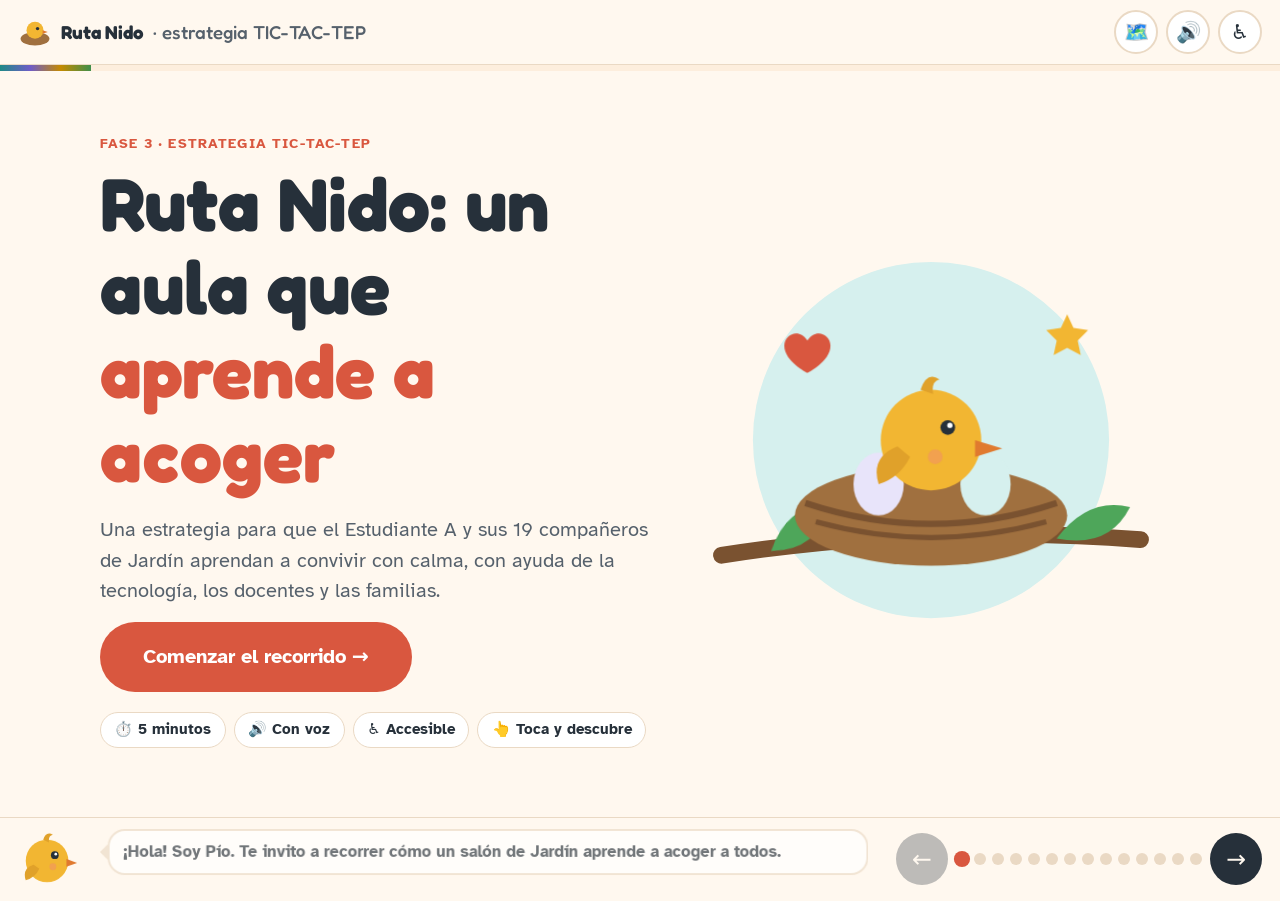
==== commit 89d19e73: "Update index.html" ====
--- a/index.html
+++ b/index.html
@@ -2,858 +2,13 @@
 <html lang="es">
 <head>
 <meta charset="utf-8">
-<meta name="viewport" content="width=device-width, initial-scale=1, viewport-fit=cover">
+<meta name="viewport" content="width=device-width, initial-scale=1">
 <title>Ruta Nido</title>
-<meta name="description" content="Ruta Nido: estrategia TIC-TAC-TEP para un aula de Jardín que aprende a acoger. Presentación interactiva y accesible.">
-<link rel="preconnect" href="https://fonts.googleapis.com">
-<link rel="preconnect" href="https://fonts.gstatic.com" crossorigin>
-<link href="https://fonts.googleapis.com/css2?family=Atkinson+Hyperlegible:wght@400;700&family=Fredoka:wght@500;600;700&family=Lexend:wght@400;600&display=swap" rel="stylesheet">
-<style>
-:root{
-  --bg:#fff8ef; --bg-2:#fdeedd; --surface:#fff; --ink:#26303a; --ink-soft:#56616c; --line:#ead9c4;
-  --tic:#1f8a86; --tic-soft:#d6f0ee; --tac1:#6f5cc7; --tac1-soft:#e8e4fa; --tac2:#c48a00; --tac2-soft:#fdf0cc;
-  --tep:#3f8f4b; --tep-soft:#dcf1de; --coral:#d9573f; --coral-soft:#fde1da; --sun:#f2b632;
-  --focus:#1b4fd8; --shadow:0 12px 34px rgba(80,50,20,.12); --r:24px; --scale:1;
-  --fb:"Atkinson Hyperlegible", system-ui, sans-serif; --fh:"Fredoka", "Atkinson Hyperlegible", system-ui, sans-serif;
-}
-@media (prefers-color-scheme: dark){ :root:not([data-theme="light"]){
-  --bg:#1a1e24; --bg-2:#222831; --surface:#2a313b; --ink:#f3ede4; --ink-soft:#c3bbb0; --line:#3b4450;
-  --tic:#4cc3bd; --tic-soft:#1f3b3a; --tac1:#a99bf0; --tac1-soft:#352f52; --tac2:#f5c55a; --tac2-soft:#4a3d1c;
-  --tep:#7fcf89; --tep-soft:#24402a; --coral:#ff8a74; --coral-soft:#4a2b26; --focus:#8fb0ff; --shadow:0 12px 34px rgba(0,0,0,.4);
-}}
-:root[data-theme="dark"]{
-  --bg:#1a1e24; --bg-2:#222831; --surface:#2a313b; --ink:#f3ede4; --ink-soft:#c3bbb0; --line:#3b4450;
-  --tic:#4cc3bd; --tic-soft:#1f3b3a; --tac1:#a99bf0; --tac1-soft:#352f52; --tac2:#f5c55a; --tac2-soft:#4a3d1c;
-  --tep:#7fcf89; --tep-soft:#24402a; --coral:#ff8a74; --coral-soft:#4a2b26; --focus:#8fb0ff; --shadow:0 12px 34px rgba(0,0,0,.4);
-}
-html.hc{ --bg:#000; --bg-2:#000; --surface:#000; --ink:#fff; --ink-soft:#fff; --line:#fff; --tic:#00ffff; --tic-soft:#000;
-  --tac1:#ff9cff; --tac1-soft:#000; --tac2:#ffff00; --tac2-soft:#000; --tep:#7CFC00; --tep-soft:#000; --coral:#ffff00; --coral-soft:#000; --focus:#ffff00; --shadow:none }
-html.hc .card, html.hc .pop-card, html.hc .flip-face{border:2px solid #fff !important}
-html.dys{ --fb:"Lexend", system-ui, sans-serif; --fh:"Lexend", system-ui, sans-serif; letter-spacing:.03em; word-spacing:.12em }
-html.calm *, html.calm *::before, html.calm *::after{animation:none !important; transition:none !important}
-@media (prefers-reduced-motion: reduce){ *, *::before, *::after{animation-duration:.01ms !important; animation-iteration-count:1 !important; transition-duration:.01ms !important} }
-
-*{box-sizing:border-box}
-html{font-size:calc(17px * var(--scale))}
-body{margin:0; background:var(--bg); color:var(--ink); font-family:var(--fb); line-height:1.55; overflow:hidden}
-h1,h2,h3{font-family:var(--fh); line-height:1.12; margin:0 0 .4em}
-h2{font-size:clamp(1.7rem, 4.2vw, 2.8rem)}
-h3{font-size:1.25rem}
-p{margin:0 0 .8em}
-a{color:var(--tic); font-weight:700}
-button{font-family:inherit}
-:focus-visible{outline:4px solid var(--focus); outline-offset:3px; border-radius:10px}
-h1[tabindex="-1"]:focus, h2[tabindex="-1"]:focus{outline:none}
-.island-list{display:none; gap:10px; margin-top:12px}
-.island-list button{display:flex; align-items:center; gap:12px; width:100%; text-align:left; border:3px solid var(--line); border-radius:18px; padding:12px 14px; background:var(--surface); color:var(--ink); font:700 1rem var(--fb); cursor:pointer}
-.island-list .e{font-size:1.8rem}
-.island-list small{display:block; font-weight:700; text-transform:uppercase; letter-spacing:.05em; font-size:.72rem}
-@media (max-width:620px){ .map-wrap{display:none} .island-list{display:grid} }
-.sr{position:absolute; width:1px; height:1px; overflow:hidden; clip:rect(0 0 0 0); white-space:nowrap}
-.btn{display:inline-flex; align-items:center; justify-content:center; gap:.45em; padding:.8em 1.4em; border-radius:999px; border:2px solid transparent; font:700 1.02rem var(--fb); cursor:pointer; text-decoration:none; transition:transform .2s, box-shadow .2s; color:var(--ink); background:var(--surface)}
-.btn:hover{transform:translateY(-2px); box-shadow:var(--shadow)}
-.btn-main{background:var(--coral); color:#fff} html.hc .btn-main{color:#000}
-.btn-line{border-color:var(--ink); background:transparent}
-.btn-big{font-size:1.2rem; padding:1em 2em}
-.card{background:var(--surface); border:1px solid var(--line); border-radius:var(--r); box-shadow:var(--shadow); padding:22px}
-.tag{display:inline-block; padding:.25em .8em; border-radius:999px; font-weight:700; font-size:.82rem; text-transform:uppercase; letter-spacing:.06em}
-
-/* ===== layout ===== */
-.app{height:100vh; height:100dvh; display:grid; grid-template-rows:auto 1fr auto}
-.top{display:flex; align-items:center; justify-content:space-between; gap:12px; padding:10px 18px; border-bottom:1px solid var(--line); background:var(--bg)}
-.brand{display:flex; align-items:center; gap:.5em; font:700 1.1rem var(--fh)}
-.brand svg{width:34px; height:34px}
-.top-actions{display:flex; gap:8px; align-items:center}
-.icon-btn{width:44px; height:44px; border-radius:50%; border:2px solid var(--line); background:var(--surface); color:var(--ink); font-size:1.2rem; cursor:pointer; display:grid; place-items:center}
-.icon-btn:hover{border-color:var(--ink)}
-.progress{height:6px; background:var(--bg-2)}
-.progress i{display:block; height:100%; width:0; background:linear-gradient(90deg,var(--tic),var(--tac1),var(--tac2),var(--tep)); transition:width .5s}
-
-.stage{position:relative; overflow:hidden}
-.scene{position:absolute; inset:0; overflow-y:auto; overflow-x:hidden; padding:28px 18px 36px; display:flex; flex-direction:column; align-items:center; opacity:0; visibility:hidden; transform:translateX(60px); transition:opacity .5s, transform .5s, visibility 0s .5s}
-.scene.back{transform:translateX(-60px)}
-.scene.on{opacity:1; visibility:visible; transform:none; transition:opacity .5s, transform .5s}
-.inner{width:100%; max-width:1080px; margin:auto 0}
-.center{text-align:center}
-.kicker{font-weight:700; text-transform:uppercase; letter-spacing:.08em; font-size:.85rem; margin-bottom:.4rem; display:block}
-.lead{font-size:1.15rem; color:var(--ink-soft); max-width:60ch}
-.center .lead{margin-left:auto; margin-right:auto}
-
-/* guía Pío + navegación */
-.guide{display:flex; align-items:center; gap:12px; padding:10px 18px; border-top:1px solid var(--line); background:var(--bg)}
-.pio{width:62px; height:62px; flex:none; animation:bob 2.6s ease-in-out infinite}
-@keyframes bob{50%{transform:translateY(-5px)}}
-.bubble{position:relative; flex:1; background:var(--surface); border:2px solid var(--line); border-radius:18px; padding:9px 14px; font-weight:700; font-size:1rem; min-height:46px; display:flex; align-items:center}
-.bubble::before{content:""; position:absolute; left:-10px; top:50%; margin-top:-8px; border:8px solid transparent; border-right-color:var(--line); border-left:0}
-.bubble.pop{animation:pop .45s ease}
-@keyframes pop{0%{transform:scale(.92); opacity:.3}100%{transform:none; opacity:1}}
-.nav{display:flex; align-items:center; gap:8px; flex:none}
-.nav .arrow{width:52px; height:52px; border-radius:50%; border:none; background:var(--ink); color:var(--bg); font-size:1.4rem; cursor:pointer}
-.nav .arrow:disabled{opacity:.3; cursor:default}
-.dots{display:flex; gap:6px; flex-wrap:wrap; max-width:260px; justify-content:center}
-.dots button{width:12px; height:12px; border-radius:50%; border:none; background:var(--line); cursor:pointer; padding:0}
-.dots button[aria-current="step"]{background:var(--coral); transform:scale(1.35)}
-@media (max-width:760px){
-  .guide{flex-wrap:wrap; padding:8px 12px}
-  .pio{width:44px; height:44px}
-  .bubble{font-size:.9rem; padding:6px 10px; min-height:0}
-  .nav{width:100%; justify-content:space-between}
-  .dots{max-width:200px}
-  .scene{padding:18px 16px 28px}
-  .brand span.long{display:none}
-}
-
-/* ===== 1 portada ===== */
-.cover{display:grid; grid-template-columns:1.05fr .95fr; gap:30px; align-items:center}
-@media (max-width:800px){ .cover{grid-template-columns:1fr; text-align:center} .cover .lead{margin:0 auto 1em} }
-.cover h1{font-size:clamp(2.3rem, 6.5vw, 4.4rem); margin-bottom:.25em}
-.cover h1 em{font-style:normal; color:var(--coral)}
-.nest-svg{width:100%; max-width:440px; margin:auto}
-.egg{animation:wiggle 3s ease-in-out infinite; transform-box:fill-box; transform-origin:bottom center}
-.egg.e2{animation-delay:-1s} .egg.e3{animation-delay:-2s}
-@keyframes wiggle{0%,80%,100%{transform:rotate(0)}85%{transform:rotate(-8deg)}90%{transform:rotate(8deg)}95%{transform:rotate(-4deg)}}
-.leaf{animation:sway 4s ease-in-out infinite; transform-box:fill-box; transform-origin:left center}
-@keyframes sway{50%{transform:rotate(6deg)}}
-.chips{display:flex; flex-wrap:wrap; gap:8px; margin-top:1.2rem}
-@media (max-width:800px){ .chips{justify-content:center} }
-.chip{background:var(--surface); border:1px solid var(--line); border-radius:999px; padding:.35em .9em; font-weight:700; font-size:.88rem}
-
-/* ===== 2 situación ===== */
-.room-wrap{position:relative; max-width:820px; margin:16px auto 0}
-.room-wrap svg{width:100%; height:auto; border-radius:var(--r); box-shadow:var(--shadow)}
-.hotspot{position:absolute; width:58px; height:58px; margin:-29px 0 0 -29px; border-radius:50%; border:4px solid #fff; background:var(--coral); color:#fff; font-size:1.5rem; cursor:pointer; box-shadow:0 0 0 0 rgba(217,87,63,.6); animation:ping 1.8s infinite}
-.hotspot.seen{background:var(--tep); animation:none}
-@keyframes ping{70%{box-shadow:0 0 0 18px rgba(217,87,63,0)}100%{box-shadow:0 0 0 0 rgba(217,87,63,0)}}
-.reveal-line{margin-top:18px; font:600 clamp(1.2rem,3vw,1.7rem) var(--fh); opacity:0; transform:translateY(10px); transition:.6s}
-.reveal-line.show{opacity:1; transform:none}
-.reveal-line em{font-style:normal; color:var(--coral)}
-.counter{font-weight:700; color:var(--ink-soft)}
-
-/* ===== 3 propósito ===== */
-.question{font:600 clamp(1.4rem, 3.6vw, 2.3rem) var(--fh); max-width:26ch; margin:0 auto .8em}
-.three{display:grid; grid-template-columns:repeat(3,1fr); gap:18px; margin-top:12px}
-@media (max-width:760px){ .three{grid-template-columns:1fr} }
-.flip{perspective:1000px; border:none; background:none; padding:0; cursor:pointer; height:230px; color:inherit; text-align:center}
-.flip-in{position:relative; width:100%; height:100%; transition:transform .7s cubic-bezier(.3,1.25,.6,1); transform-style:preserve-3d}
-.flip[aria-pressed="true"] .flip-in{transform:rotateY(180deg)}
-.flip-face{position:absolute; inset:0; backface-visibility:hidden; border-radius:var(--r); display:flex; flex-direction:column; align-items:center; justify-content:center; gap:8px; padding:18px; box-shadow:var(--shadow); border:1px solid var(--line); background:var(--surface)}
-.flip-back{transform:rotateY(180deg)}
-.flip-face .big{font-size:3rem}
-.flip-face .t{font:700 1.3rem var(--fh)}
-.flip-face .hint{font-size:.85rem; color:var(--ink-soft); font-weight:700}
-.flip-back p{font-size:1.05rem; margin:0}
-html.calm .flip[aria-pressed="true"] .flip-front{display:none}
-html.calm .flip[aria-pressed="true"] .flip-back{transform:none}
-
-/* ===== 4 mapa ===== */
-.map-wrap{position:relative; max-width:960px; margin:8px auto 0}
-.map-wrap svg{width:100%; height:auto}
-.island{cursor:pointer}
-.island:focus-visible{outline:none}
-.island:focus-visible circle.base, .island:hover circle.base{stroke:var(--ink); stroke-width:5}
-.island .float{animation:bob 3s ease-in-out infinite}
-.path-dash{stroke-dasharray:14 12; animation:march 1.6s linear infinite}
-@keyframes march{to{stroke-dashoffset:-26}}
-.dua-band{display:block; width:100%; max-width:760px; margin:10px auto 0; border:3px dashed var(--line); border-radius:18px; padding:12px; background:transparent; color:var(--ink); font:700 1.05rem var(--fb); cursor:pointer}
-.dua-band:hover{border-color:var(--ink)}
-
-/* ===== momentos comunes ===== */
-.moment-head{display:flex; flex-wrap:wrap; align-items:center; justify-content:space-between; gap:12px; margin-bottom:16px}
-.moment-head .tag{color:#fff} html.hc .moment-head .tag{color:#000}
-.back-map{font-size:.95rem}
-.split{display:grid; grid-template-columns:1fr 1fr; gap:20px}
-@media (max-width:820px){ .split{grid-template-columns:1fr} }
-
-/* TIC */
-.roles{display:grid; grid-template-columns:repeat(3,1fr); gap:14px}
-@media (max-width:620px){ .roles{grid-template-columns:1fr} }
-.role{border:3px solid var(--line); background:var(--surface); border-radius:20px; padding:18px 12px; cursor:pointer; text-align:center; color:var(--ink); transition:transform .25s, border-color .25s}
-.role:hover{transform:translateY(-4px); border-color:var(--tic)}
-.role .big{font-size:2.6rem; display:block}
-.role b{display:block; font:700 1.15rem var(--fh)}
-.role span.s{font-size:.9rem; color:var(--ink-soft)}
-.agenda{display:grid; grid-template-columns:repeat(8,1fr); gap:8px; margin-top:12px}
-@media (max-width:820px){ .agenda{grid-template-columns:repeat(4,1fr)} }
-.picto{border:3px solid var(--line); background:var(--surface); color:var(--ink); border-radius:16px; padding:10px 4px; cursor:pointer; text-align:center; transition:transform .3s, border-color .3s, opacity .3s}
-.picto .e{font-size:2rem; display:block}
-.picto .n{font-size:.8rem; font-weight:700; display:block; line-height:1.2}
-.picto.now{border-color:var(--sun); transform:scale(1.1); box-shadow:0 0 0 5px rgba(242,182,50,.3)}
-.picto.done{opacity:.45}
-
-/* TAC crear */
-.breathe{display:flex; flex-direction:column; align-items:center; gap:14px; padding:10px}
-.balloon{width:190px; height:190px; position:relative; transform:scale(.55); transition:transform 4s ease-in-out}
-.balloon.in{transform:scale(1)}
-.balloon .body{position:absolute; inset:0; border-radius:50% 50% 48% 48%; background:radial-gradient(circle at 34% 28%, rgba(255,255,255,.55), transparent 38%), #e0503a}
-.balloon .face{position:absolute; inset:0; display:grid; place-items:center; font-size:3rem}
-.balloon::after{content:""; position:absolute; left:50%; bottom:-46px; width:2px; height:46px; background:var(--ink-soft)}
-.breath-label{font:700 1.5rem var(--fh); min-height:1.6em}
-.faces{display:flex; flex-wrap:wrap; gap:10px; justify-content:center}
-.faces button{border:3px solid var(--line); background:var(--surface); color:var(--ink); border-radius:18px; padding:8px 10px; cursor:pointer; min-width:86px; font-weight:700; font-size:.85rem}
-.faces button span{display:block; font-size:2.2rem}
-.faces button[aria-pressed="true"]{border-color:var(--tac1); background:var(--tac1-soft); transform:translateY(-3px)}
-.book{display:flex; gap:10px; overflow-x:auto; padding:6px 2px 10px; margin-top:10px; min-height:140px}
-.page{flex:none; width:150px; background:var(--surface); border:1px solid var(--line); border-radius:14px; padding:10px; text-align:center; box-shadow:var(--shadow); animation:pop .45s}
-.page .f{font-size:1.9rem}
-.page p{font-size:.85rem; margin:.3em 0 0; font-weight:700}
-.book-empty{color:var(--ink-soft); font-size:.95rem; align-self:center}
-
-/* TAC colaborar */
-.corner{position:relative; border-radius:var(--r); background:var(--tac2-soft); border:3px dashed var(--tac2); min-height:250px; padding:16px; overflow:hidden}
-.corner h3{margin:0}
-.corner-items{display:flex; flex-wrap:wrap; gap:8px; margin-top:12px}
-.corner-items span{font-size:2.6rem; animation:drop .6s cubic-bezier(.3,1.6,.5,1)}
-@keyframes drop{from{transform:translateY(-60px) scale(.4); opacity:0}}
-.corner-empty{color:var(--ink-soft); font-weight:700; margin-top:10px}
-.objects{display:grid; grid-template-columns:repeat(3,1fr); gap:10px}
-.obj{border:3px solid var(--line); background:var(--surface); color:var(--ink); border-radius:16px; padding:10px 6px; cursor:pointer; font-weight:700; font-size:.88rem}
-.obj span{display:block; font-size:2rem}
-.obj[aria-pressed="true"]{border-color:var(--tac2); background:var(--tac2-soft)}
-.notes{display:flex; flex-wrap:wrap; gap:10px; margin-top:14px}
-.note{background:#fff3b0; color:#26303a; padding:10px 12px; border-radius:4px 14px 14px 14px; font-weight:700; font-size:.92rem; box-shadow:0 4px 10px rgba(0,0,0,.12); transform:rotate(-2deg); animation:pop .5s}
-.note:nth-child(even){transform:rotate(2deg); background:#d9f2ff}
-html.hc .note{background:#000; color:#fff; border:2px solid #fff}
-
-/* TEP */
-.compare{position:relative; border-radius:var(--r); overflow:hidden; box-shadow:var(--shadow); aspect-ratio:16/10; background:var(--surface)}
-.compare svg{position:absolute; inset:0; width:100%; height:100%}
-.compare .after{clip-path:inset(0 0 0 var(--cut, 50%))}
-.compare .handle{position:absolute; top:0; bottom:0; left:var(--cut, 50%); width:4px; margin-left:-2px; background:#fff; box-shadow:0 0 0 1px rgba(0,0,0,.2); pointer-events:none}
-.compare .handle::after{content:"⟷"; position:absolute; top:50%; left:50%; transform:translate(-50%,-50%); width:40px; height:40px; border-radius:50%; background:#fff; color:#26303a; display:grid; place-items:center; font-weight:700; box-shadow:var(--shadow)}
-.compare .lbl{position:absolute; top:10px; padding:.25em .8em; border-radius:999px; font-weight:700; font-size:.85rem; background:rgba(255,255,255,.9); color:#26303a}
-.slider{width:100%; margin-top:10px; accent-color:var(--tep)}
-.wins{display:grid; gap:10px; margin-top:10px}
-.win{display:flex; gap:12px; align-items:center; padding:12px 14px; border-radius:16px; background:var(--tep-soft); font-weight:700; opacity:.35; transition:opacity .5s}
-.win .ck{width:34px; height:34px; border-radius:50%; flex:none; display:grid; place-items:center; background:var(--surface); border:3px solid var(--tep); color:var(--tep); font-size:1.1rem}
-.win.done{opacity:1}
-.win.done .ck{background:var(--tep); color:#fff; animation:pop .4s}
-.lights{display:flex; gap:12px; margin-top:12px; flex-wrap:wrap}
-.lights button{border:3px solid var(--line); background:var(--surface); color:var(--ink); border-radius:18px; padding:10px 14px; cursor:pointer; font-weight:700; display:flex; align-items:center; gap:8px}
-.lights i{width:26px; height:26px; border-radius:50%; display:inline-block}
-
-/* DUA wheel */
-.wheel-grid{display:grid; grid-template-columns:.9fr 1.1fr; gap:24px; align-items:center}
-@media (max-width:820px){ .wheel-grid{grid-template-columns:1fr} }
-.wheel{max-width:380px; width:100%; margin:auto; animation:turn 1.2s ease-out}
-@keyframes turn{from{transform:rotate(-120deg)}}
-.sector{cursor:pointer; transition:transform .25s; transform-origin:200px 200px}
-.sector:hover, .sector:focus-visible, .sector.sel{transform:scale(1.05)}
-.sector:focus-visible{outline:none}
-.sector:focus-visible path{stroke:var(--ink); stroke-width:5}
-.dua-panel{min-height:280px}
-.dua-panel ul{padding-left:1.1em; margin:0}
-.dua-panel li{margin-bottom:.55em}
-.dua-panel li b{color:var(--coral)}
-
-/* tools */
-.tools{display:grid; grid-template-columns:repeat(3,1fr); gap:16px}
-@media (max-width:820px){ .tools{grid-template-columns:1fr 1fr} }
-@media (max-width:480px){ .tools{grid-template-columns:1fr} }
-.tools .flip{height:210px}
-.tools .flip-back{background:var(--tic-soft); text-align:left; align-items:flex-start; justify-content:flex-start; overflow:auto}
-.tools .flip-back b{font-family:var(--fh)}
-.tools .flip-back p{font-size:.95rem}
-
-/* game */
-.game{display:grid; grid-template-columns:1fr 1fr; gap:22px}
-@media (max-width:760px){ .game{grid-template-columns:1fr} }
-.col{display:grid; gap:10px; align-content:start}
-.col h3{margin:0 0 4px}
-.pickb{border:3px solid var(--line); background:var(--surface); color:var(--ink); border-radius:16px; padding:12px 14px; cursor:pointer; text-align:left; font-weight:700; font-size:1rem; display:flex; gap:10px; align-items:center; transition:transform .2s, border-color .2s, background .2s}
-.pickb .e{font-size:1.6rem}
-.pickb[aria-pressed="true"]{border-color:var(--coral); background:var(--coral-soft)}
-.pickb.ok{border-color:var(--tep); background:var(--tep-soft); cursor:default}
-.pickb.ok::after{content:"✔"; margin-left:auto; color:var(--tep); font-size:1.3rem}
-.pickb.no{animation:shake .4s}
-@keyframes shake{25%{transform:translateX(-6px)}75%{transform:translateX(6px)}}
-.score{font:700 1.3rem var(--fh); text-align:center; margin-top:14px}
-.confetti{position:fixed; inset:0; pointer-events:none; z-index:300; overflow:hidden}
-.confetti i{position:absolute; top:-20px; width:12px; height:18px; border-radius:3px; animation:fall 2.4s linear forwards}
-@keyframes fall{to{transform:translateY(110vh) rotate(720deg)}}
-
-/* cierre */
-.end-nest{width:min(420px, 90%); margin:0 auto}
-.bird{animation:flyin 1s cubic-bezier(.3,1.3,.5,1) both}
-@keyframes flyin{from{transform:translate(-120px,-120px) scale(.3); opacity:0}}
-.links{display:flex; flex-wrap:wrap; gap:10px; justify-content:center; margin:16px 0}
-.credits{font-size:.9rem; color:var(--ink-soft); max-width:70ch; margin:0 auto}
-
-/* modal */
-.modal{position:fixed; inset:0; z-index:250; display:none; place-items:center; padding:16px; background:rgba(20,24,30,.55)}
-.modal.open{display:grid}
-.pop-card{background:var(--surface); color:var(--ink); border-radius:var(--r); max-width:560px; width:100%; max-height:85vh; overflow:auto; padding:26px; box-shadow:0 30px 80px rgba(0,0,0,.35); animation:pop .35s}
-.pop-card .big{font-size:3rem}
-.pop-card ul, .pop-card ol{padding-left:1.2em}
-.pop-card li{margin-bottom:.4em}
-.pop-actions{display:flex; gap:10px; flex-wrap:wrap; margin-top:16px}
-
-/* a11y panel */
-.a11y{position:fixed; right:14px; top:68px; z-index:260; width:min(320px, calc(100vw - 28px)); background:var(--surface); border:1px solid var(--line); border-radius:20px; box-shadow:0 20px 60px rgba(0,0,0,.25); padding:16px; display:none}
-.a11y.open{display:block; animation:pop .3s}
-.opt{display:flex; justify-content:space-between; align-items:center; gap:10px; padding:9px 0; border-bottom:1px solid var(--line); font-weight:700}
-.opt:last-child{border-bottom:none}
-.toggle{position:relative; width:52px; height:28px; border-radius:999px; border:2px solid var(--ink); background:var(--bg-2); cursor:pointer; flex:none}
-.toggle::after{content:""; position:absolute; top:3px; left:3px; width:18px; height:18px; border-radius:50%; background:var(--ink); transition:left .2s}
-.toggle[aria-checked="true"]{background:var(--tic)}
-.toggle[aria-checked="true"]::after{left:27px; background:#fff}
-.size button{width:38px; height:34px; border-radius:10px; border:2px solid var(--ink); background:var(--bg); color:var(--ink); font-weight:700; cursor:pointer}
-</style>
+<meta http-equiv="refresh" content="0; url=ruta-nido/">
+<link rel="canonical" href="ruta-nido/">
 </head>
-<body>
-<div class="app">
-  <header>
-    <div class="top">
-      <div class="brand"><svg viewBox="0 0 40 40" aria-hidden="true"><ellipse cx="20" cy="28" rx="17" ry="8" fill="#a0703f"/><circle cx="20" cy="18" r="10" fill="#f2b632"/><circle cx="23" cy="16" r="2" fill="#26303a"/><path d="M29 18l6 2-6 2z" fill="#e07a2f"/></svg>Ruta Nido <span class="long" style="font-weight:500; color:var(--ink-soft)">· estrategia TIC-TAC-TEP</span></div>
-      <div class="top-actions">
-        <button class="icon-btn" id="mapBtn" aria-label="Ir al mapa de la ruta" title="Mapa">🗺️</button>
-        <button class="icon-btn" id="sayBtn" aria-label="Escuchar a Pío" title="Escuchar">🔊</button>
-        <button class="icon-btn" id="aBtn" aria-label="Opciones de accesibilidad" aria-expanded="false" aria-controls="a11y" title="Accesibilidad">♿</button>
-      </div>
-    </div>
-    <div class="progress" aria-hidden="true"><i id="prog"></i></div>
-  </header>
-
-  <main class="stage" id="stage">
-
-  <!-- 1 PORTADA -->
-  <section class="scene" data-title="Portada" data-pio="¡Hola! Soy Pío. Te invito a recorrer cómo un salón de Jardín aprende a acoger a todos." aria-labelledby="h1">
-    <div class="inner cover">
-      <div>
-        <span class="kicker" style="color:var(--coral)">Fase 3 · Estrategia TIC-TAC-TEP</span>
-        <h1 id="h1">Ruta Nido: un aula que <em>aprende a acoger</em></h1>
-        <p class="lead">Una estrategia para que el Estudiante A y sus 19 compañeros de Jardín aprendan a convivir con calma, con ayuda de la tecnología, los docentes y las familias.</p>
-        <button class="btn btn-main btn-big" data-go="1">Comenzar el recorrido →</button>
-        <div class="chips"><span class="chip">⏱️ 5 minutos</span><span class="chip">🔊 Con voz</span><span class="chip">♿ Accesible</span><span class="chip">👆 Toca y descubre</span></div>
-      </div>
-      <svg class="nest-svg" viewBox="0 0 420 380" aria-hidden="true">
-        <circle cx="210" cy="190" r="170" fill="var(--tic-soft)"/>
-        <path d="M10 300 Q 200 270 410 285" stroke="#7a5230" stroke-width="16" fill="none" stroke-linecap="round"/>
-        <path class="leaf" d="M330 284 q 30 -40 70 -30 q -20 40 -70 30z" fill="#4ea65a"/>
-        <path class="leaf" d="M60 296 q 10 -45 50 -50 q -5 45 -50 50z" fill="#4ea65a" style="animation-delay:-2s"/>
-        <ellipse cx="210" cy="262" rx="130" ry="48" fill="#a0703f"/>
-        <path d="M90 250 q 120 40 240 0" stroke="#7a5230" stroke-width="6" fill="none"/>
-        <path d="M100 268 q 110 30 220 0" stroke="#7a5230" stroke-width="5" fill="none"/>
-        <ellipse class="egg" cx="160" cy="232" rx="24" ry="30" fill="#e8e4fa"/>
-        <ellipse class="egg e2" cx="262" cy="232" rx="24" ry="30" fill="#d6f0ee"/>
-        <g class="egg e3"><circle cx="210" cy="190" r="48" fill="#f2b632"/><circle cx="226" cy="178" r="7" fill="#26303a"/><circle cx="228" cy="176" r="2.5" fill="#fff"/>
-          <path d="M252 190 l 26 8 l -26 8z" fill="#e07a2f"/><path d="M178 196 q -26 10 -18 36 q 20 -6 30 -26z" fill="#e0a12a"/>
-          <path d="M200 142 q 6 -18 18 -10 q -8 2 -6 14z" fill="#e0a12a"/><circle cx="214" cy="206" r="7" fill="#f28b6b" opacity=".5"/></g>
-        <g fill="var(--coral)"><path d="M70 100c0-12 15-17 22-5 7-12 22-7 22 5 0 15-22 26-22 26s-22-11-22-26z" class="egg"/></g>
-        <g fill="var(--sun)"><path d="M340 70l6 13 14 2-10 10 3 14-13-7-13 7 3-14-10-10 14-2z" class="egg e2"/></g>
-      </svg>
-    </div>
-  </section>
-
-  <!-- 2 SITUACIÓN -->
-  <section class="scene" data-title="¿Qué pasa en Jardín?" data-pio="Toca los tres puntos rojos para descubrir qué pasa en el salón." aria-labelledby="h2">
-    <div class="inner center">
-      <span class="kicker" style="color:var(--coral)">La situación</span>
-      <h2 id="h2">¿Qué pasa en Jardín?</h2>
-      <p class="counter" id="spotCount">Descubiertos: 0 de 3</p>
-      <div class="room-wrap">
-        <svg viewBox="0 0 800 440" aria-hidden="true">
-          <rect width="800" height="440" fill="#fdeedd"/>
-          <rect y="330" width="800" height="110" fill="#e6cfae"/>
-          <rect x="250" y="40" width="300" height="150" rx="10" fill="#2f5d50"/><rect x="262" y="52" width="276" height="126" rx="6" fill="#3d7566"/>
-          <text x="400" y="125" text-anchor="middle" font-size="34" fill="#fff" font-family="Fredoka, Atkinson Hyperlegible, sans-serif">A B C</text>
-          <rect x="650" y="110" width="110" height="220" rx="8" fill="#a0703f"/><circle cx="740" cy="225" r="7" fill="#f2b632"/>
-          <rect x="40" y="60" width="140" height="100" rx="8" fill="#d6f0ee" stroke="#fff" stroke-width="6"/>
-          <g font-size="38">
-            <text x="110" y="300">🧒</text><text x="170" y="320">👧</text><text x="240" y="300">🧒🏽</text><text x="310" y="322">👦</text>
-            <text x="380" y="300">👧🏻</text><text x="450" y="322">🧒🏾</text><text x="520" y="300">👦🏼</text><text x="580" y="322">👧🏽</text>
-            <text x="140" y="390">👦🏻</text><text x="230" y="400">👧🏾</text><text x="330" y="392">🧒</text><text x="430" y="402">👧</text><text x="520" y="392">👦🏽</text>
-          </g>
-          <g font-size="30"><text x="70" y="240">🗯️</text><text x="560" y="230">💬</text><text x="300" y="235">🎵</text></g>
-          <text x="600" y="90" font-size="44">🧑‍🏫</text><text x="470" y="250" font-size="40">🧑‍🏫</text>
-        </svg>
-        <button class="hotspot" style="left:13%; top:52%" data-spot="0" aria-label="Punto 1: el ruido">🔊</button>
-        <button class="hotspot" style="left:66%; top:26%" data-spot="1" aria-label="Punto 2: los adultos">🔄</button>
-        <button class="hotspot" style="left:88%; top:55%" data-spot="2" aria-label="Punto 3: la puerta">🚪</button>
-      </div>
-      <p class="reveal-line" id="sitLine">No es solo un problema de conducta: <em>es una barrera del entorno</em> que podemos cambiar.</p>
-    </div>
-  </section>
-
-  <!-- 3 PROPÓSITO -->
-  <section class="scene" data-title="Nuestro propósito" data-pio="Esta es nuestra pregunta. Toca cada tarjeta para conocer el plan." aria-labelledby="h3">
-    <div class="inner center">
-      <span class="kicker" style="color:var(--coral)">Nuestro propósito</span>
-      <h2 id="h3" class="question">¿Cómo construir un aula respetuosa y segura donde todos puedan convivir y aprender?</h2>
-      <div class="three">
-        <button class="flip" aria-pressed="false"><div class="flip-in">
-          <div class="flip-face flip-front"><span class="big" aria-hidden="true">👥</span><span class="t">¿Con quiénes?</span><span class="hint">Toca para ver ↻</span></div>
-          <div class="flip-face flip-back" style="background:var(--tic-soft)"><span class="t">Con todos</span><p>El Estudiante A, sus 19 compañeros, la directora de curso, los docentes que rotan, orientación y las familias.</p></div></div></button>
-        <button class="flip" aria-pressed="false"><div class="flip-in">
-          <div class="flip-face flip-front"><span class="big" aria-hidden="true">🏫</span><span class="t">¿Dónde?</span><span class="hint">Toca para ver ↻</span></div>
-          <div class="flip-face flip-back" style="background:var(--tac1-soft)"><span class="t">En Jardín</span><p>Un colegio público de Bogotá, en el primer año del estudiante y con su diagnóstico todavía en estudio.</p></div></div></button>
-        <button class="flip" aria-pressed="false"><div class="flip-in">
-          <div class="flip-face flip-front"><span class="big" aria-hidden="true">🗓️</span><span class="t">¿Para qué?</span><span class="hint">Toca para ver ↻</span></div>
-          <div class="flip-face flip-back" style="background:var(--tep-soft)"><span class="t">En 8 semanas</span><p>Rutinas, palabras y un rincón de calma comunes a todos los adultos y a la casa, diseñados con los niños.</p></div></div></button>
-      </div>
-    </div>
-  </section>
-
-  <!-- 4 MAPA -->
-  <section class="scene" data-title="El mapa de la ruta" data-pio="Cada isla prepara la siguiente. ¡Elige una para empezar, o sigue con la flecha!" aria-labelledby="h4">
-    <div class="inner center">
-      <span class="kicker" style="color:var(--coral)">La ruta</span>
-      <h2 id="h4">Cuatro islas, un solo camino</h2>
-      <div class="map-wrap">
-        <svg viewBox="0 0 960 360" role="group" aria-label="Mapa de la ruta con cuatro momentos">
-          <path class="path-dash" d="M90 250 C 220 120, 300 120, 360 200 S 520 300, 600 190 S 760 90, 870 170" stroke="#c9a77c" stroke-width="10" fill="none" stroke-linecap="round"/>
-          <g class="island" tabindex="0" role="button" data-go="4" aria-label="Isla 1, TIC: todos sabemos lo mismo">
-            <g class="float"><circle class="base" cx="120" cy="220" r="78" fill="var(--tic-soft)" stroke="var(--tic)" stroke-width="4"/>
-            <text x="120" y="205" text-anchor="middle" font-size="44">📣</text>
-            <text x="120" y="240" text-anchor="middle" font-family="Fredoka, Atkinson Hyperlegible, sans-serif" font-weight="700" font-size="22" fill="var(--tic)">TIC</text>
-            <text x="120" y="262" text-anchor="middle" font-size="14" font-weight="700" fill="var(--ink)">Todos sabemos</text><text x="120" y="279" text-anchor="middle" font-size="14" font-weight="700" fill="var(--ink)">lo mismo</text></g></g>
-          <g class="island" tabindex="0" role="button" data-go="5" aria-label="Isla 2, TAC: mi libro de calma">
-            <g class="float" style="animation-delay:-.8s"><circle class="base" cx="360" cy="170" r="78" fill="var(--tac1-soft)" stroke="var(--tac1)" stroke-width="4"/>
-            <text x="360" y="155" text-anchor="middle" font-size="44">📖</text>
-            <text x="360" y="190" text-anchor="middle" font-family="Fredoka, Atkinson Hyperlegible, sans-serif" font-weight="700" font-size="22" fill="var(--tac1)">TAC</text>
-            <text x="360" y="212" text-anchor="middle" font-size="14" font-weight="700" fill="var(--ink)">Mi libro</text><text x="360" y="229" text-anchor="middle" font-size="14" font-weight="700" fill="var(--ink)">de calma</text></g></g>
-          <g class="island" tabindex="0" role="button" data-go="6" aria-label="Isla 3, TAC: el pacto del nido">
-            <g class="float" style="animation-delay:-1.6s"><circle class="base" cx="600" cy="210" r="78" fill="var(--tac2-soft)" stroke="var(--tac2)" stroke-width="4"/>
-            <text x="600" y="195" text-anchor="middle" font-size="44">🤝</text>
-            <text x="600" y="230" text-anchor="middle" font-family="Fredoka, Atkinson Hyperlegible, sans-serif" font-weight="700" font-size="22" fill="var(--tac2)">TAC</text>
-            <text x="600" y="252" text-anchor="middle" font-size="14" font-weight="700" fill="var(--ink)">El pacto</text><text x="600" y="269" text-anchor="middle" font-size="14" font-weight="700" fill="var(--ink)">del nido</text></g></g>
-          <g class="island" tabindex="0" role="button" data-go="7" aria-label="Isla 4, TEP: nuestro salón acoge">
-            <g class="float" style="animation-delay:-2.4s"><circle class="base" cx="840" cy="160" r="78" fill="var(--tep-soft)" stroke="var(--tep)" stroke-width="4"/>
-            <text x="840" y="145" text-anchor="middle" font-size="44">🌱</text>
-            <text x="840" y="180" text-anchor="middle" font-family="Fredoka, Atkinson Hyperlegible, sans-serif" font-weight="700" font-size="22" fill="var(--tep)">TEP</text>
-            <text x="840" y="202" text-anchor="middle" font-size="14" font-weight="700" fill="var(--ink)">Nuestro salón</text><text x="840" y="219" text-anchor="middle" font-size="14" font-weight="700" fill="var(--ink)">acoge</text></g></g>
-          <text x="40" y="340" font-size="15" font-weight="700" fill="var(--ink-soft)">acceder y comunicar → aprender y crear → colaborar y construir → participar y transformar</text>
-        </svg>
-      </div>
-      <div class="island-list">
-        <button data-go="4" style="border-color:var(--tic)"><span class="e" aria-hidden="true">📣</span><span><small style="color:var(--tic)">1 · TIC · acceder y comunicar</small>Todos sabemos lo mismo</span></button>
-        <button data-go="5" style="border-color:var(--tac1)"><span class="e" aria-hidden="true">📖</span><span><small style="color:var(--tac1)">2 · TAC · aprender y crear</small>Mi libro de calma</span></button>
-        <button data-go="6" style="border-color:var(--tac2)"><span class="e" aria-hidden="true">🤝</span><span><small style="color:var(--tac2)">3 · TAC · colaborar y construir</small>El pacto del nido</span></button>
-        <button data-go="7" style="border-color:var(--tep)"><span class="e" aria-hidden="true">🌱</span><span><small style="color:var(--tep)">4 · TEP · participar y transformar</small>Nuestro salón acoge</span></button>
-      </div>
-      <button class="dua-band" data-go="8">🎡 Rueda DUA: la usamos en todas las islas para quitar barreras →</button>
-    </div>
-  </section>
-
-  <!-- 5 TIC -->
-  <section class="scene" data-title="TIC · Todos sabemos lo mismo" data-pio="La misma información, en el formato que cada uno entiende. Toca las tarjetas y los dibujos." aria-labelledby="h5">
-    <div class="inner">
-      <div class="moment-head"><div><span class="tag" style="background:var(--tic)">Isla 1 · TIC · acceder y comunicar</span><h2 id="h5" style="margin-top:.3em">Todos sabemos lo mismo</h2></div><button class="btn btn-line back-map" data-go="3">🗺️ Volver al mapa</button></div>
-      <div class="roles">
-        <button class="role" data-modal="kids"><span class="big" aria-hidden="true">🧒</span><b>Niños</b><span class="s">Agenda con dibujos y voz</span></button>
-        <button class="role" data-modal="teachers"><span class="big" aria-hidden="true">🧑‍🏫</span><b>Docentes</b><span class="s">Una ficha de 4 pasos</span></button>
-        <button class="role" data-modal="families"><span class="big" aria-hidden="true">👨‍👩‍👦</span><b>Familias</b><span class="s">Mensajes de voz y agenda</span></button>
-      </div>
-      <div class="card" style="margin-top:18px">
-        <div style="display:flex; justify-content:space-between; align-items:center; gap:10px; flex-wrap:wrap"><h3 style="margin:0">La agenda visual del día</h3><button class="btn btn-main" id="playDay">▶ Recorrer el día</button></div>
-        <div class="agenda" id="agenda"></div>
-        <p class="sr" id="agLive" aria-live="polite"></p>
-      </div>
-    </div>
-  </section>
-
-  <!-- 6 TAC crear -->
-  <section class="scene" data-title="TAC · Mi libro de calma" data-pio="El globo se puso nervioso. ¡Respiremos con él! Luego elige una carita para crear una página." aria-labelledby="h6">
-    <div class="inner">
-      <div class="moment-head"><div><span class="tag" style="background:var(--tac1)">Isla 2 · TAC · aprender y crear</span><h2 id="h6" style="margin-top:.3em">Mi libro de calma</h2></div><button class="btn btn-line back-map" data-go="3">🗺️ Volver al mapa</button></div>
-      <div class="split">
-        <div class="card breathe">
-          <h3>Respira con el globo</h3>
-          <div class="balloon" id="balloon" aria-hidden="true"><div class="body"></div><div class="face" id="bFace">😣</div></div>
-          <p class="breath-label" id="bLabel" aria-live="polite">¿Listos?</p>
-          <button class="btn btn-main" id="bBtn">🌬️ Respirar 3 veces</button>
-        </div>
-        <div class="card">
-          <h3>Crea una página del libro</h3>
-          <p>1. ¿Cómo te sientes?</p>
-          <div class="faces" id="faces" role="group" aria-label="Elige cómo te sientes"></div>
-          <p style="margin-top:12px">2. Pío te sugiere qué hacer y la página se guarda:</p>
-          <div class="book" id="book" aria-live="polite"><span class="book-empty">El libro del curso está vacío.</span></div>
-          <p style="font-size:.9rem; color:var(--ink-soft); margin:0">En el aula, cada niño dibuja y graba su voz en la tableta.</p>
-        </div>
-      </div>
-    </div>
-  </section>
-
-  <!-- 7 TAC colaborar -->
-  <section class="scene" data-title="TAC · El pacto del nido" data-pio="Los niños votan qué tendrá su rincón de calma. ¡Elige tres objetos y aparecerá el pacto!" aria-labelledby="h7">
-    <div class="inner">
-      <div class="moment-head"><div><span class="tag" style="background:var(--tac2)">Isla 3 · TAC · colaborar y construir</span><h2 id="h7" style="margin-top:.3em">El pacto del nido</h2></div><button class="btn btn-line back-map" data-go="3">🗺️ Volver al mapa</button></div>
-      <div class="split">
-        <div>
-          <h3>Vota: ¿qué tendrá nuestro rincón?</h3>
-          <div class="objects" id="objects"></div>
-          <button class="btn btn-line" style="margin-top:14px" data-modal="wall">👨‍👩‍👧 Ver el muro de las familias</button>
-        </div>
-        <div class="corner" aria-live="polite">
-          <h3>🧺 Nuestro rincón de calma</h3>
-          <div class="corner-items" id="cornerItems"></div>
-          <p class="corner-empty" id="cornerEmpty">Todavía está vacío. ¡Vota!</p>
-          <div class="notes" id="pact"></div>
-        </div>
-      </div>
-    </div>
-  </section>
-
-  <!-- 8 TEP -->
-  <section class="scene" data-title="TEP · Nuestro salón acoge" data-pio="Ahora los niños deciden. Mueve la barra para ver el salón antes y después." aria-labelledby="h8">
-    <div class="inner">
-      <div class="moment-head"><div><span class="tag" style="background:var(--tep)">Isla 4 · TEP · participar y transformar</span><h2 id="h8" style="margin-top:.3em">Nuestro salón acoge</h2></div><button class="btn btn-line back-map" data-go="3">🗺️ Volver al mapa</button></div>
-      <div class="split">
-        <div>
-          <div class="compare" id="compare">
-            <svg viewBox="0 0 640 400" aria-hidden="true"><rect width="640" height="400" fill="#c9c4bd"/><rect y="300" width="640" height="100" fill="#a8a29a"/>
-              <rect x="200" y="40" width="240" height="120" rx="8" fill="#5c625f"/><g font-size="40" opacity=".85"><text x="60" y="280">😣</text><text x="160" y="300">😟</text><text x="270" y="280">😠</text><text x="380" y="300">😢</text><text x="480" y="280">😣</text><text x="120" y="370">😟</text><text x="300" y="380">😨</text><text x="460" y="370">😠</text></g>
-              <g font-size="34"><text x="70" y="140">🔊</text><text x="520" y="120">🔊</text><text x="560" y="230">🚪</text></g></svg>
-            <svg class="after" viewBox="0 0 640 400" aria-hidden="true"><rect width="640" height="400" fill="#fff4e0"/><rect y="300" width="640" height="100" fill="#f2d9b0"/>
-              <rect x="200" y="40" width="240" height="120" rx="8" fill="#2f5d50"/><g font-size="22"><text x="215" y="85">👋🗓️🎲✏️</text><text x="215" y="130">🧸🍎🎵🎒</text></g>
-              <rect x="470" y="190" width="150" height="120" rx="16" fill="#e8e4fa" stroke="#6f5cc7" stroke-width="4"/><text x="545" y="245" text-anchor="middle" font-size="36">🧸🛋️</text><text x="545" y="290" text-anchor="middle" font-size="16" font-weight="700" fill="#6f5cc7">rincón de calma</text>
-              <rect x="30" y="40" width="140" height="110" rx="6" fill="#fff3b0"/><text x="100" y="80" text-anchor="middle" font-size="16" font-weight="700" fill="#26303a">Nuestro</text><text x="100" y="100" text-anchor="middle" font-size="16" font-weight="700" fill="#26303a">pacto</text><text x="100" y="132" text-anchor="middle" font-size="22">✋🤫🤝</text>
-              <g font-size="40"><text x="60" y="280">😊</text><text x="160" y="300">😄</text><text x="270" y="280">🙂</text><text x="380" y="300">😊</text><text x="120" y="370">😄</text><text x="300" y="380">🙂</text><text x="440" y="370">😊</text></g></svg>
-            <span class="lbl" style="left:10px">Antes</span><span class="lbl" style="right:10px">Después</span>
-            <span class="handle" aria-hidden="true"></span>
-          </div>
-          <label for="cut" class="sr">Comparar el salón antes y después</label>
-          <input type="range" id="cut" class="slider" min="0" max="100" value="50">
-        </div>
-        <div class="card">
-          <h3>Lo que cambia</h3>
-          <div class="wins" id="wins">
-            <div class="win"><span class="ck" aria-hidden="true">✓</span>Un rincón de calma que los niños diseñaron y usan</div>
-            <div class="win"><span class="ck" aria-hidden="true">✓</span>Asamblea cada semana: votan y revisan el pacto</div>
-            <div class="win"><span class="ck" aria-hidden="true">✓</span>Todos los adultos firman el mismo protocolo</div>
-            <div class="win"><span class="ck" aria-hidden="true">✓</span>Lo que funciona pasa al PIAR del Estudiante A</div>
-          </div>
-          <h3 style="margin-top:16px">Semáforo de la asamblea</h3>
-          <div class="lights">
-            <button data-light="Me sentí tranquilo esta semana."><i style="background:#3fa34d"></i>Tranquilo</button>
-            <button data-light="A veces fue difícil, pero usé mi pausa."><i style="background:#f2b632"></i>A veces</button>
-            <button data-light="Fue difícil. Lo hablamos en la asamblea."><i style="background:#e0503a"></i>Difícil</button>
-          </div>
-        </div>
-      </div>
-    </div>
-  </section>
-
-  <!-- 9 DUA -->
-  <section class="scene" data-title="La rueda DUA" data-pio="No usamos todo: elegimos lo que quita barreras. Toca cada parte de la rueda." aria-labelledby="h9">
-    <div class="inner">
-      <span class="kicker" style="color:var(--coral)">Diseño Universal para el Aprendizaje</span>
-      <h2 id="h9">La rueda DUA que nos guía</h2>
-      <div class="wheel-grid">
-        <svg class="wheel" viewBox="0 0 400 400" role="group" aria-label="Rueda DUA con tres principios">
-          <g class="sector" tabindex="0" role="button" data-dua="0" aria-label="Implicación: el porqué"><path d="M200 200 L200 20 A180 180 0 0 1 355.9 290 Z" fill="var(--coral-soft)" stroke="var(--surface)" stroke-width="4"/><text x="282" y="150" text-anchor="middle" font-size="38">💛</text><text x="282" y="186" text-anchor="middle" font-family="Fredoka, Atkinson Hyperlegible, sans-serif" font-weight="700" font-size="17" fill="var(--ink)">Implicación</text><text x="282" y="206" text-anchor="middle" font-size="13" fill="var(--ink)">el porqué</text></g>
-          <g class="sector" tabindex="0" role="button" data-dua="1" aria-label="Representación: el qué"><path d="M200 200 L355.9 290 A180 180 0 0 1 44.1 290 Z" fill="var(--tic-soft)" stroke="var(--surface)" stroke-width="4"/><text x="200" y="300" text-anchor="middle" font-size="38">👀</text><text x="200" y="336" text-anchor="middle" font-family="Fredoka, Atkinson Hyperlegible, sans-serif" font-weight="700" font-size="17" fill="var(--ink)">Representación</text><text x="200" y="356" text-anchor="middle" font-size="13" fill="var(--ink)">el qué</text></g>
-          <g class="sector" tabindex="0" role="button" data-dua="2" aria-label="Acción y expresión: el cómo"><path d="M200 200 L44.1 290 A180 180 0 0 1 200 20 Z" fill="var(--tac1-soft)" stroke="var(--surface)" stroke-width="4"/><text x="118" y="150" text-anchor="middle" font-size="38">🙌</text><text x="118" y="186" text-anchor="middle" font-family="Fredoka, Atkinson Hyperlegible, sans-serif" font-weight="700" font-size="17" fill="var(--ink)">Acción y</text><text x="118" y="206" text-anchor="middle" font-family="Fredoka, Atkinson Hyperlegible, sans-serif" font-weight="700" font-size="17" fill="var(--ink)">expresión</text></g>
-          <circle cx="200" cy="200" r="44" fill="var(--surface)" stroke="var(--line)" stroke-width="3"/><text x="200" y="208" text-anchor="middle" font-family="Fredoka, Atkinson Hyperlegible, sans-serif" font-weight="700" font-size="22" fill="var(--ink)">DUA</text>
-        </svg>
-        <div class="card dua-panel" id="duaPanel" aria-live="polite"><h3>Toca una parte de la rueda</h3><p>Verás las pautas que elegimos y dónde aparecen en la Ruta Nido.</p></div>
-      </div>
-    </div>
-  </section>
-
-  <!-- 10 HERRAMIENTAS -->
-  <section class="scene" data-title="¿Por qué estas herramientas?" data-pio="Cada herramienta tiene una tarea. Toca las tarjetas para ver qué barrera quita." aria-labelledby="h10">
-    <div class="inner">
-      <span class="kicker" style="color:var(--coral)">Justificación</span>
-      <h2 id="h10">¿Por qué estas herramientas?</h2>
-      <div class="tools" id="tools"></div>
-    </div>
-  </section>
-
-  <!-- 11 JUEGO -->
-  <section class="scene" data-title="Juego: ¿qué lo soluciona?" data-pio="¿Puedes unir cada barrera con su solución? Toca una barrera y luego su respuesta." aria-labelledby="h11">
-    <div class="inner">
-      <span class="kicker" style="color:var(--coral)">Pon a prueba la ruta</span>
-      <h2 id="h11">¿Qué lo soluciona?</h2>
-      <div class="game">
-        <div class="col" id="colB"><h3>🧱 Barreras</h3></div>
-        <div class="col" id="colS"><h3>🌱 Soluciones</h3></div>
-      </div>
-      <p class="score" id="score" aria-live="polite">0 de 5 parejas</p>
-    </div>
-  </section>
-
-  <!-- 12 CIERRE -->
-  <section class="scene" data-title="Nuestro salón acoge" data-pio="Un aula que acoge se construye entre todos. ¡Gracias por recorrer la Ruta Nido!" aria-labelledby="h12">
-    <div class="inner center">
-      <svg class="end-nest" viewBox="0 0 420 260" aria-hidden="true">
-        <ellipse cx="210" cy="200" rx="150" ry="50" fill="#a0703f"/><path d="M70 190 q 140 44 280 0" stroke="#7a5230" stroke-width="6" fill="none"/>
-        <g class="bird" style="animation-delay:.1s"><circle cx="120" cy="160" r="30" fill="#1f8a86"/><circle cx="130" cy="152" r="4" fill="#26303a"/><path d="M148 160 l14 4 l-14 4z" fill="#e07a2f"/></g>
-        <g class="bird" style="animation-delay:.4s"><circle cx="300" cy="160" r="30" fill="#6f5cc7"/><circle cx="310" cy="152" r="4" fill="#26303a"/><path d="M328 160 l14 4 l-14 4z" fill="#e07a2f"/></g>
-        <g class="bird" style="animation-delay:.7s"><circle cx="165" cy="120" r="26" fill="#3f8f4b"/><circle cx="174" cy="113" r="4" fill="#26303a"/><path d="M190 120 l12 4 l-12 4z" fill="#e07a2f"/></g>
-        <g class="bird" style="animation-delay:1s"><circle cx="255" cy="120" r="26" fill="#d9573f"/><circle cx="264" cy="113" r="4" fill="#26303a"/><path d="M280 120 l12 4 l-12 4z" fill="#e07a2f"/></g>
-        <g class="bird" style="animation-delay:1.3s"><circle cx="210" cy="140" r="38" fill="#f2b632"/><circle cx="222" cy="130" r="5" fill="#26303a"/><path d="M246 140 l18 6 l-18 6z" fill="#e07a2f"/></g>
-      </svg>
-      <h2 id="h12">Un aula que acoge se construye entre todos</h2>
-      <p class="lead">Información común, aprendizajes propios, acuerdos colectivos y decisiones de los niños: así la tecnología pasa de comunicar a transformar.</p>
-      <div class="links">
-        <a class="btn btn-line" href="https://germanvelandia.github.io/aula-que-acoge/" target="_blank" rel="noopener">🧩 Fase 2: situación y hallazgos ↗</a>
-        <a class="btn btn-line" href="https://canva.link/zn2af20cqoh5j6l" target="_blank" rel="noopener">🎨 DOFA y mapa de empatía ↗</a>
-        <button class="btn btn-main" data-go="0">↺ Volver a empezar</button>
-      </div>
-      <p class="credits">Equipo Tejido Diverso · Recursos digitales para la Educación · Maestría en Educación Inclusiva e Intercultural · Universidad El Bosque · 2026. El estudiante se identifica como «Estudiante A» para proteger su identidad. En el aula se usan pictogramas de <a href="https://arasaac.org/" target="_blank" rel="noopener">ARASAAC</a> (Gobierno de Aragón, CC BY-NC-SA); aquí se representan con emojis. Esta página no guarda ni envía datos.</p>
-    </div>
-  </section>
-  </main>
-
-  <footer class="guide">
-    <svg class="pio" viewBox="0 0 64 64" aria-hidden="true"><circle cx="30" cy="34" r="22" fill="#f2b632"/><circle cx="38" cy="28" r="4" fill="#26303a"/><circle cx="39" cy="27" r="1.4" fill="#fff"/><path d="M50 32l11 4-11 4z" fill="#e07a2f"/><path d="M16 38q-12 4-8 16q10-3 14-12z" fill="#e0a12a"/><path d="M26 12q3-9 10-5q-5 1-4 8z" fill="#e0a12a"/><circle cx="36" cy="40" r="3.5" fill="#f28b6b" opacity=".5"/></svg>
-    <p class="bubble" id="bubble" aria-live="polite"></p>
-    <nav class="nav" aria-label="Navegación de pantallas">
-      <button class="arrow" id="prev" aria-label="Pantalla anterior">←</button>
-      <div class="dots" id="dots"></div>
-      <button class="arrow" id="next" aria-label="Pantalla siguiente">→</button>
-    </nav>
-  </footer>
-</div>
-
-<div class="modal" id="modal" role="dialog" aria-modal="true" aria-labelledby="mTitle"><div class="pop-card" id="mCard"></div></div>
-<div class="confetti" id="confetti" aria-hidden="true"></div>
-<p class="sr" id="announce" aria-live="polite"></p>
-
-<div class="a11y" id="a11y" role="dialog" aria-labelledby="aT">
-  <h2 id="aT" style="font-size:1.2rem">Ajusta la página a ti</h2>
-  <div class="opt"><span>Tamaño del texto</span><span class="size"><button id="fsMinus" aria-label="Reducir texto">A−</button> <button id="fsReset" aria-label="Tamaño normal">A</button> <button id="fsPlus" aria-label="Aumentar texto">A+</button></span></div>
-  <div class="opt"><span id="o1">Voz de Pío automática</span><button class="toggle" role="switch" aria-checked="false" aria-labelledby="o1" data-opt="voice"></button></div>
-  <div class="opt"><span id="o2">Modo oscuro</span><button class="toggle" role="switch" aria-checked="false" aria-labelledby="o2" data-opt="dark"></button></div>
-  <div class="opt"><span id="o3">Alto contraste</span><button class="toggle" role="switch" aria-checked="false" aria-labelledby="o3" data-opt="hc"></button></div>
-  <div class="opt"><span id="o4">Fuente de lectura fácil</span><button class="toggle" role="switch" aria-checked="false" aria-labelledby="o4" data-opt="dys"></button></div>
-  <div class="opt"><span id="o5">Pausar animaciones</span><button class="toggle" role="switch" aria-checked="false" aria-labelledby="o5" data-opt="calm"></button></div>
-</div>
-
-<script>
-const $ = (s, c=document) => c.querySelector(s);
-const $$ = (s, c=document) => [...c.querySelectorAll(s)];
-const store = { get(k){ try{ return localStorage.getItem(k) }catch(e){ return null } }, set(k,v){ try{ localStorage.setItem(k,v) }catch(e){} } };
-const calm = () => document.documentElement.classList.contains('calm') || matchMedia('(prefers-reduced-motion: reduce)').matches;
-let autoVoice = false;
-
-/* ---------- voz ---------- */
-function say(t){
-  if(!('speechSynthesis' in window)) return;
-  speechSynthesis.cancel();
-  const u = new SpeechSynthesisUtterance(t); u.lang = 'es-CO'; u.rate = .95; u.pitch = 1.1;
-  const v = speechSynthesis.getVoices().find(v => v.lang && v.lang.startsWith('es')); if(v) u.voice = v;
-  speechSynthesis.speak(u);
-}
-
-/* ---------- escenas ---------- */
-const scenes = $$('.scene'), N = scenes.length;
-let cur = -1;
-$('#dots').innerHTML = scenes.map((s, i) => `<button aria-label="Pantalla ${i+1}: ${s.dataset.title}"></button>`).join('');
-const dots = $$('#dots button');
-dots.forEach((d, i) => d.addEventListener('click', () => go(i)));
-function go(i){
-  i = Math.max(0, Math.min(N-1, i)); if(i === cur) return;
-  const dir = i > cur;
-  scenes.forEach((s, k) => {
-    const on = k === i; s.classList.toggle('on', on); s.classList.toggle('back', !on && k < i);
-    s.setAttribute('aria-hidden', !on); s.inert = !on;
-  });
-  cur = i;
-  dots.forEach((d, k) => k === i ? d.setAttribute('aria-current','step') : d.removeAttribute('aria-current'));
-  $('#prev').disabled = i === 0; $('#next').disabled = i === N-1;
-  $('#prog').style.width = ((i+1)/N*100) + '%';
-  const b = $('#bubble'); b.textContent = scenes[i].dataset.pio; b.classList.remove('pop'); void b.offsetWidth; b.classList.add('pop');
-  $('#announce').textContent = `Pantalla ${i+1} de ${N}: ${scenes[i].dataset.title}`;
-  scenes[i].scrollTop = 0;
-  const h = $('h1, h2', scenes[i]); if(h && dir !== null){ h.tabIndex = -1; setTimeout(() => h.focus({preventScroll:true}), 60); }
-  history.replaceState(null, '', '#' + (i+1));
-  if(autoVoice) say(scenes[i].dataset.pio);
-  onEnter(i);
-}
-$('#prev').addEventListener('click', () => go(cur-1));
-$('#next').addEventListener('click', () => go(cur+1));
-$('#mapBtn').addEventListener('click', () => go(3));
-$('#sayBtn').addEventListener('click', () => say(scenes[cur].dataset.pio));
-document.addEventListener('click', e => { const g = e.target.closest('[data-go]'); if(g) go(+g.dataset.go); });
-document.addEventListener('keydown', e => {
-  if($('#modal').classList.contains('open') || ['INPUT','TEXTAREA','SELECT'].includes(document.activeElement.tagName)) return;
-  if(e.key === 'ArrowRight' || e.key === 'PageDown') go(cur+1);
-  if(e.key === 'ArrowLeft' || e.key === 'PageUp') go(cur-1);
-  if((e.key === 'Enter' || e.key === ' ') && document.activeElement.matches('g[role="button"]')){ e.preventDefault(); document.activeElement.dispatchEvent(new MouseEvent('click', {bubbles:true})); }
-});
-let tx = null;
-$('#stage').addEventListener('touchstart', e => { tx = e.target.closest('input, .compare') ? null : e.touches[0].clientX; }, {passive:true});
-$('#stage').addEventListener('touchend', e => { if(tx === null) return; const dx = e.changedTouches[0].clientX - tx; if(Math.abs(dx) > 70) go(cur + (dx < 0 ? 1 : -1)); tx = null; });
-
-/* ---------- modal ---------- */
-let lastFocus = null;
-const MODALS = {
-  kids: `<span class="big" aria-hidden="true">🧒</span><h3 id="mTitle">Para los niños</h3><p>Todavía no leen, así que la información llega con <b>dibujos y voz</b>:</p><ul><li>Agenda visual en la pared y en el tablero digital.</li><li>Cada paso suena al tocarlo.</li><li>Tres palabras que todos usan: <b>pausa, respiro, volvemos</b>.</li></ul>`,
-  teachers: `<span class="big" aria-hidden="true">🧑‍🏫</span><h3 id="mTitle">Para los docentes</h3><p>Una ficha de una página y un video de 90 segundos. Así todos responden igual:</p><ol><li><b>Anticipar:</b> señalar la agenda antes de cada cambio.</li><li><b>Ofrecer la pausa:</b> mostrar la tarjeta y decir «¿pausa?».</li><li><b>Acompañar en el rincón:</b> respirar juntos, pocas palabras.</li><li><b>Reconectar:</b> «volvemos», con un paso pequeño.</li></ol><p>🔒 La carpeta es privada del equipo y no contiene diagnósticos.</p>`,
-  families: `<span class="big" aria-hidden="true">👨‍👩‍👦</span><h3 id="mTitle">Para las familias</h3><p>Mensajes cortos de <b>voz o video</b> por el canal que ya usan, y una <b>agenda para la nevera</b> con la misma secuencia de la mañana.</p><p>También van en papel, para que nadie se quede por fuera.</p>`,
-  wall: `<span class="big" aria-hidden="true">👨‍👩‍👧</span><h3 id="mTitle">Muro de saberes de las familias</h3><p>En un Padlet privado, cada familia comparte por audio, foto o texto algo que calma en su casa. Algunos ejemplos:</p><ul><li>🎵 <b>Un arrullo de la abuela</b> para antes de dormir.</li><li>🎲 <b>Un juego tradicional</b> de su región, con turnos.</li><li>🧣 <b>Una mantica tejida</b> que ayuda a respirar.</li></ul><p>Sus saberes se vuelven parte del rincón de calma: esa es la mirada intercultural.</p>`
-};
-function openModal(html){
-  lastFocus = document.activeElement;
-  $('#mCard').innerHTML = html + `<div class="pop-actions"><button class="btn btn-line" id="mSay">🔊 Escuchar</button><button class="btn btn-main" id="mClose">Entendido ✓</button></div>`;
-  $('#modal').classList.add('open'); $('#mClose').focus();
-  $('#mClose').onclick = closeModal; $('#mSay').onclick = () => { const c = $('#mCard').cloneNode(true); $$('.pop-actions, [aria-hidden="true"]', c).forEach(n => n.remove()); say(c.innerText); };
-}
-function closeModal(){ $('#modal').classList.remove('open'); if('speechSynthesis' in window) speechSynthesis.cancel(); lastFocus && lastFocus.focus(); }
-$('#modal').addEventListener('click', e => { if(e.target.id === 'modal') closeModal(); });
-document.addEventListener('keydown', e => {
-  if(!$('#modal').classList.contains('open')) return;
-  if(e.key === 'Escape') closeModal();
-  if(e.key === 'Tab'){ const f = $$('button, a', $('#mCard')); const a = f[0], z = f.at(-1);
-    if(e.shiftKey && document.activeElement === a){ e.preventDefault(); z.focus(); } else if(!e.shiftKey && document.activeElement === z){ e.preventDefault(); a.focus(); } }
-});
-document.addEventListener('click', e => { const m = e.target.closest('[data-modal]'); if(m) openModal(MODALS[m.dataset.modal]); });
-
-/* ---------- 2 situación ---------- */
-const SPOTS = [
-  `<span class="big" aria-hidden="true">🔊</span><h3 id="mTitle">Mucho ruido</h3><p>Son 20 niños en un salón. El ruido y las <b>instrucciones largas</b> hacen difícil entender qué viene.</p>`,
-  `<span class="big" aria-hidden="true">🔄</span><h3 id="mTitle">Adultos que cambian</h3><p>Varios docentes rotan y cada uno <b>responde distinto</b>. En su jardín anterior había una sola adulta de referencia.</p>`,
-  `<span class="big" aria-hidden="true">🚪</span><h3 id="mTitle">Salidas del salón</h3><p>El Estudiante A <b>sale sin ser visto</b> y hay momentos de agresión. Sus compañeros empiezan a tenerle miedo.</p><p>Cuando está tranquilo, juega, comunica lo que necesita y quiere terminar sus tareas.</p>`
-];
-const seen = new Set();
-$$('[data-spot]').forEach(b => b.addEventListener('click', () => {
-  const i = +b.dataset.spot; seen.add(i); b.classList.add('seen');
-  $('#spotCount').textContent = `Descubiertos: ${seen.size} de 3`;
-  openModal(SPOTS[i]);
-  if(seen.size === 3) $('#sitLine').classList.add('show');
-}));
-
-/* ---------- 3 flips ---------- */
-document.addEventListener('click', e => { const f = e.target.closest('.flip'); if(f) f.setAttribute('aria-pressed', f.getAttribute('aria-pressed') !== 'true'); });
-
-/* ---------- 4 islas ---------- */
-$$('.island, .sector').forEach(g => g.addEventListener('keydown', e => { if(e.key === 'Enter' || e.key === ' '){ e.preventDefault(); g.dispatchEvent(new MouseEvent('click', {bubbles:true})); } }));
-
-/* ---------- 5 agenda ---------- */
-const AG = [['👋','Llegada'],['🗓️','Agenda'],['🎲','Juego libre'],['✏️','Trabajo en mesa'],['🧸','Pausa de calma'],['🍎','Lonchera'],['🎵','Canción'],['🎒','Despedida']];
-$('#agenda').innerHTML = AG.map(([e,n], i) => `<button class="picto" data-a="${i}"><span class="e" aria-hidden="true">${e}</span><span class="n">${n}</span></button>`).join('');
-function lightAg(i){ $$('.picto').forEach((p, k) => { p.classList.toggle('now', k === i); p.classList.toggle('done', k < i); }); $('#agLive').textContent = AG[i] ? `Ahora: ${AG[i][1]}` : ''; }
-$('#agenda').addEventListener('click', e => { const p = e.target.closest('[data-a]'); if(!p) return; lightAg(+p.dataset.a); say(AG[+p.dataset.a][1]); });
-let agT;
-$('#playDay').addEventListener('click', () => {
-  clearInterval(agT); let i = 0; lightAg(0); say(AG[0][1]);
-  agT = setInterval(() => { i++; if(i >= AG.length){ clearInterval(agT); lightAg(-1); say('¡Terminamos el día!'); return; } lightAg(i); say(AG[i][1]); }, 1600);
-});
-
-/* ---------- 6 globo y libro ---------- */
-let bOn = false, bTimer;
-function breathe(n){
-  const bl = $('#balloon'), lb = $('#bLabel'), fc = $('#bFace');
-  if(n <= 0){ bOn = false; bl.classList.remove('in'); fc.textContent = '😊'; lb.textContent = '¡El globo está tranquilo!'; $('#bBtn').textContent = '🌬️ Respirar otra vez'; say('¡Muy bien! El globo está tranquilo.'); return; }
-  bl.classList.add('in'); lb.textContent = 'Inhala… 🌬️'; fc.textContent = n > 2 ? '😣' : '😌';
-  bTimer = setTimeout(() => { bl.classList.remove('in'); lb.textContent = 'Exhala… 🍃'; bTimer = setTimeout(() => breathe(n-1), calm() ? 1500 : 4000); }, calm() ? 1500 : 4000);
-}
-$('#bBtn').addEventListener('click', () => { if(bOn) return; bOn = true; $('#bBtn').textContent = 'Respirando…'; say('Inhala despacio… y exhala.'); breathe(3); });
-const FACES = [['😢','Triste','busco a mi profe','🤗'],['😠','Enojado','respiro con el globo','🎈'],['😨','Asustado','miro mi agenda','🗓️'],['😵‍💫','Mucho ruido','voy al rincón de calma','🧸'],['🥱','Cansado','pido una pausa','✋'],['😊','Feliz','se lo cuento a un amigo','💬']];
-$('#faces').innerHTML = FACES.map(([e,n], i) => `<button aria-pressed="false" data-f="${i}"><span aria-hidden="true">${e}</span>${n}</button>`).join('');
-let pages = 0;
-$('#faces').addEventListener('click', ev => {
-  const b = ev.target.closest('[data-f]'); if(!b) return;
-  $$('#faces button').forEach(x => x.setAttribute('aria-pressed', x === b));
-  const [e, n, s, si] = FACES[+b.dataset.f];
-  const phrase = `Cuando me siento ${n.toLowerCase()}, yo ${s}.`;
-  if(!pages) $('#book').innerHTML = '';
-  pages++;
-  $('#book').insertAdjacentHTML('afterbegin', `<div class="page"><div class="f" aria-hidden="true">${e} → ${si}</div><p>${phrase}</p></div>`);
-  say(phrase);
-});
-
-/* ---------- 7 rincón y pacto ---------- */
-const OBJ = [['🧸','Peluche'],['🛋️','Cojines'],['📚','Cuentos'],['🎧','Audífonos'],['🫧','Botella de calma'],['🔴','Pelota suave']];
-const PACT = ['✋ Pedimos pausa con la tarjeta','🤫 Hablamos con voz suave','🤝 Ayudamos a un amigo','🧸 Cuidamos el rincón','🚪 Si salimos, vamos con un adulto'];
-$('#objects').innerHTML = OBJ.map(([e,n], i) => `<button class="obj" aria-pressed="false" data-o="${i}"><span aria-hidden="true">${e}</span>${n}</button>`).join('');
-$('#objects').addEventListener('click', ev => {
-  const b = ev.target.closest('[data-o]'); if(!b) return;
-  const on = b.getAttribute('aria-pressed') !== 'true'; b.setAttribute('aria-pressed', on);
-  const chosen = $$('#objects [aria-pressed="true"]').map(x => OBJ[+x.dataset.o]);
-  $('#cornerItems').innerHTML = chosen.map(([e,n]) => `<span role="img" aria-label="${n}">${e}</span>`).join('');
-  $('#cornerEmpty').hidden = chosen.length > 0;
-  if(on) say(OBJ[+b.dataset.o][1]);
-  if(chosen.length >= 3 && !$('#pact').children.length){
-    $('#pact').innerHTML = '<h3 style="width:100%; margin:6px 0 0">📌 Nuestro pacto</h3>';
-    PACT.forEach((p, i) => setTimeout(() => $('#pact').insertAdjacentHTML('beforeend', `<span class="note">${p}</span>`), calm() ? 0 : i * 350));
-    setTimeout(() => say('¡Listo! El grupo votó su pacto del nido.'), 400);
-  }
-});
-
-/* ---------- 8 antes/después ---------- */
-$('#cut').addEventListener('input', e => $('#compare').style.setProperty('--cut', (100 - e.target.value) + '%'));
-$('#compare').style.setProperty('--cut', '50%');
-$$('[data-light]').forEach(b => b.addEventListener('click', () => say(b.dataset.light)));
-
-/* ---------- 9 DUA ---------- */
-const DUA = [
-  { t:'💛 Implicación: el porqué', c:'var(--coral)', items:[['7.1','Elegir: cada niño escoge su estrategia de calma y vota el rincón.'],['7.3','Sentirse seguro: la agenda anticipa y el rincón tiene menos estímulos.'],['8.3','Colaborar: pacto del nido y compañero guía.'],['9.2','Afrontar: libro de calma, globo y tarjeta de pausa.'],['9.3','Reflexionar: semáforo en la asamblea semanal.']] },
-  { t:'👀 Representación: el qué', c:'var(--tic)', items:[['1.2 y 1.3','Imagen y audio: cada paso de la rutina tiene dibujo, palabra y voz.'],['2.1','Las mismas palabras: «pausa, respiro, volvemos» en el colegio y en la casa.']] },
-  { t:'🙌 Acción y expresión: el cómo', c:'var(--tac1)', items:[['5.1','Muchas formas de expresarse: dibujar, señalar, hablar o grabar.'],['6.2','Planear: agenda visual paso a paso.']] }
-];
-$$('[data-dua]').forEach(s => s.addEventListener('click', () => {
-  $$('[data-dua]').forEach(x => x.classList.toggle('sel', x === s));
-  const d = DUA[+s.dataset.dua];
-  $('#duaPanel').innerHTML = `<h3>${d.t}</h3><ul>${d.items.map(([k,v]) => `<li><b>${k}</b> ${v}</li>`).join('')}</ul>`;
-  say(d.t.replace(/^\S+\s/, '') + '. ' + d.items.map(x => x[1]).join(' '));
-}));
-
-/* ---------- 10 herramientas ---------- */
-const TOOLS = [
-  ['🖼️','Pictogramas ARASAAC','Representar la rutina y las emociones.','Quita la barrera de la lectura: a los cinco años todavía no leen.'],
-  ['📁','Canva y Drive privado','Ficha docente, video corto y agenda para la casa.','Quita la barrera de los adultos que rotan: todos leen lo mismo.'],
-  ['✨','Genially','Cuento interactivo «El globo que se calma».','Se toca y se escucha sin leer, en el tablero o la tableta.'],
-  ['🎙️','Tableta con grabadora','Crear el libro de calma con dibujo y voz.','El niño se vuelve autor de su propia estrategia.'],
-  ['🧱','Padlet privado','Muro de saberes de las familias y votaciones.','Acepta audio, foto o texto: quita la barrera del horario y la lectura.'],
-  ['🧺','Rincón físico','Tarjetas de pausa, pelota suave y cojines.','Regularse sin pantalla: la calma necesita un lugar real.']
-];
-$('#tools').innerHTML = TOOLS.map(([e,n,a,b]) => `<button class="flip" aria-pressed="false"><div class="flip-in"><div class="flip-face flip-front"><span class="big" aria-hidden="true">${e}</span><span class="t">${n}</span><span class="hint">Toca para ver ↻</span></div><div class="flip-face flip-back"><b>Para qué</b><p>${a}</p><b>Qué barrera quita</b><p>${b}</p></div></div></button>`).join('');
-
-/* ---------- 11 juego ---------- */
-const PAIRS = [['🔊','Ruido e instrucciones largas','🗓️','Agenda visual con audio'],['🔄','Adultos que responden distinto','📋','Protocolo común de 4 pasos'],['😣','No sabe cómo calmarse','📖','Libro de calma y rincón'],['🩺','Todavía no hay diagnóstico','📝','Registro semanal para el PIAR'],['😟','El grupo le tiene miedo','🤝','Pacto y compañero guía']];
-const order = [3,0,4,1,2];
-$('#colB').insertAdjacentHTML('beforeend', PAIRS.map(([e,t], i) => `<button class="pickb" data-b="${i}" aria-pressed="false"><span class="e" aria-hidden="true">${e}</span>${t}</button>`).join(''));
-$('#colS').insertAdjacentHTML('beforeend', order.map(i => `<button class="pickb" data-s="${i}"><span class="e" aria-hidden="true">${PAIRS[i][2]}</span>${PAIRS[i][3]}</button>`).join(''));
-let selB = null, okN = 0;
-$('#colB').addEventListener('click', e => { const b = e.target.closest('[data-b]'); if(!b || b.classList.contains('ok')) return; selB = +b.dataset.b; $$('[data-b]').forEach(x => x.setAttribute('aria-pressed', x === b)); say(PAIRS[selB][1] + '. ¿Qué lo soluciona?'); });
-$('#colS').addEventListener('click', e => {
-  const s = e.target.closest('[data-s]'); if(!s || s.classList.contains('ok')) return;
-  if(selB === null){ say('Primero toca una barrera.'); return; }
-  if(+s.dataset.s === selB){
-    s.classList.add('ok'); const b = $(`[data-b="${selB}"]`); b.classList.add('ok'); b.setAttribute('aria-pressed','false'); okN++; selB = null;
-    $('#score').textContent = `${okN} de 5 parejas`; say(okN === 5 ? '¡Excelente! Cada barrera tiene su solución.' : '¡Muy bien!');
-    if(okN === 5){ $('#score').textContent = '🎉 ¡5 de 5! Cada barrera tiene su respuesta.'; confetti(); }
-  } else { s.classList.remove('no'); void s.offsetWidth; s.classList.add('no'); say('Intenta otra vez.'); }
-});
-function confetti(){
-  if(calm()) return; const c = $('#confetti'); const cols = ['#1f8a86','#6f5cc7','#f2b632','#3f8f4b','#d9573f'];
-  c.innerHTML = Array.from({length:70}, (_, i) => `<i style="left:${Math.random()*100}%; background:${cols[i%5]}; animation-delay:${Math.random()*.8}s; animation-duration:${2+Math.random()*1.4}s"></i>`).join('');
-  setTimeout(() => c.innerHTML = '', 3800);
-}
-
-/* ---------- al entrar a cada escena ---------- */
-function onEnter(i){
-  if(i === 7){ $$('.win').forEach(w => w.classList.remove('done')); $$('.win').forEach((w, k) => setTimeout(() => w.classList.add('done'), calm() ? 0 : 500 + k * 450)); }
-  if(i === 11){ $$('.bird').forEach(b => { b.style.animation = 'none'; void b.getBBox; b.style.animation = ''; }); }
-}
-
-/* ---------- accesibilidad ---------- */
-const root = document.documentElement, panel = $('#a11y'), aBtn = $('#aBtn');
-aBtn.addEventListener('click', () => { const o = panel.classList.toggle('open'); aBtn.setAttribute('aria-expanded', o); if(o) $('button', panel).focus(); });
-document.addEventListener('keydown', e => { if(e.key === 'Escape' && panel.classList.contains('open')){ panel.classList.remove('open'); aBtn.setAttribute('aria-expanded', false); aBtn.focus(); } });
-document.addEventListener('click', e => { if(panel.classList.contains('open') && !panel.contains(e.target) && e.target !== aBtn){ panel.classList.remove('open'); aBtn.setAttribute('aria-expanded', false); } });
-let scale = parseFloat(store.get('rnv-scale')) || 1;
-const setScale = s => { scale = Math.min(1.5, Math.max(.85, s)); root.style.setProperty('--scale', scale); store.set('rnv-scale', scale); };
-$('#fsMinus').onclick = () => setScale(scale - .1); $('#fsPlus').onclick = () => setScale(scale + .1); $('#fsReset').onclick = () => setScale(1); setScale(scale);
-function applyOpt(o, on){
-  if(o === 'dark') root.dataset.theme = on ? 'dark' : 'light';
-  else if(o === 'voice'){ autoVoice = on; if(on) say(scenes[cur].dataset.pio); else if('speechSynthesis' in window) speechSynthesis.cancel(); }
-  else root.classList.toggle(o, on);
-  $(`.toggle[data-opt="${o}"]`).setAttribute('aria-checked', on); store.set('rnv-' + o, on ? '1' : '0');
-}
-$$('.toggle').forEach(t => {
-  const o = t.dataset.opt, saved = store.get('rnv-' + o);
-  if(saved !== null && o !== 'voice') applyOpt(o, saved === '1');
-  else if(o === 'dark' && matchMedia('(prefers-color-scheme: dark)').matches) t.setAttribute('aria-checked', 'true');
-  t.addEventListener('click', () => applyOpt(o, t.getAttribute('aria-checked') !== 'true'));
-});
-
-/* ---------- inicio ---------- */
-const h = parseInt(location.hash.slice(1), 10);
-go(h >= 1 && h <= N ? h - 1 : 0);
-</script>
+<body style="font-family:system-ui,sans-serif; text-align:center; padding:40px">
+<p>Abriendo la Ruta Nido…</p>
+<p><a href="ruta-nido/">Si no se abre sola, haga clic aquí</a></p>
 </body>
 </html>
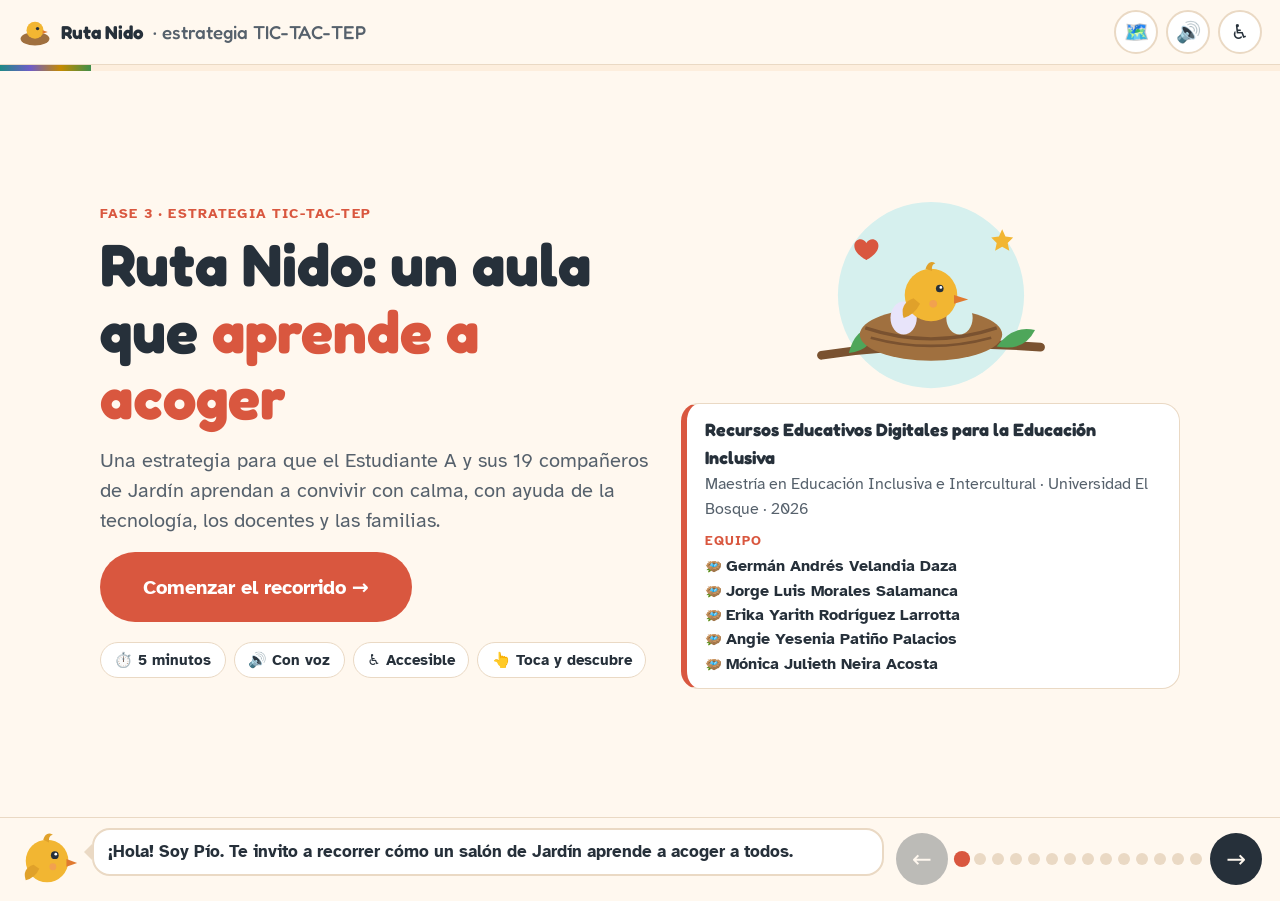
==== commit bb34ee4c: "Update print statement from 'Hello' to 'Goodbye'" ====
--- a/index.html
+++ b/index.html
@@ -2,13 +2,996 @@
 <html lang="es">
 <head>
 <meta charset="utf-8">
-<meta name="viewport" content="width=device-width, initial-scale=1">
+<meta name="viewport" content="width=device-width, initial-scale=1, viewport-fit=cover">
 <title>Ruta Nido</title>
-<meta http-equiv="refresh" content="0; url=ruta-nido/">
-<link rel="canonical" href="ruta-nido/">
+<meta name="description" content="Ruta Nido: estrategia TIC-TAC-TEP para un aula de Jardín que aprende a acoger. Presentación interactiva y accesible.">
+<link rel="preconnect" href="https://fonts.googleapis.com">
+<link rel="preconnect" href="https://fonts.gstatic.com" crossorigin>
+<link href="https://fonts.googleapis.com/css2?family=Atkinson+Hyperlegible:wght@400;700&family=Fredoka:wght@500;600;700&family=Lexend:wght@400;600&display=swap" rel="stylesheet">
+<style>
+:root{
+  --bg:#fff8ef; --bg-2:#fdeedd; --surface:#fff; --ink:#26303a; --ink-soft:#56616c; --line:#ead9c4;
+  --tic:#1f8a86; --tic-soft:#d6f0ee; --tac1:#6f5cc7; --tac1-soft:#e8e4fa; --tac2:#c48a00; --tac2-soft:#fdf0cc;
+  --tep:#3f8f4b; --tep-soft:#dcf1de; --coral:#d9573f; --coral-soft:#fde1da; --sun:#f2b632;
+  --focus:#1b4fd8; --shadow:0 12px 34px rgba(80,50,20,.12); --r:24px; --scale:1;
+  --fb:"Atkinson Hyperlegible", system-ui, sans-serif; --fh:"Fredoka", "Atkinson Hyperlegible", system-ui, sans-serif;
+}
+@media (prefers-color-scheme: dark){ :root:not([data-theme="light"]){
+  --bg:#1a1e24; --bg-2:#222831; --surface:#2a313b; --ink:#f3ede4; --ink-soft:#c3bbb0; --line:#3b4450;
+  --tic:#4cc3bd; --tic-soft:#1f3b3a; --tac1:#a99bf0; --tac1-soft:#352f52; --tac2:#f5c55a; --tac2-soft:#4a3d1c;
+  --tep:#7fcf89; --tep-soft:#24402a; --coral:#ff8a74; --coral-soft:#4a2b26; --focus:#8fb0ff; --shadow:0 12px 34px rgba(0,0,0,.4);
+}}
+:root[data-theme="dark"]{
+  --bg:#1a1e24; --bg-2:#222831; --surface:#2a313b; --ink:#f3ede4; --ink-soft:#c3bbb0; --line:#3b4450;
+  --tic:#4cc3bd; --tic-soft:#1f3b3a; --tac1:#a99bf0; --tac1-soft:#352f52; --tac2:#f5c55a; --tac2-soft:#4a3d1c;
+  --tep:#7fcf89; --tep-soft:#24402a; --coral:#ff8a74; --coral-soft:#4a2b26; --focus:#8fb0ff; --shadow:0 12px 34px rgba(0,0,0,.4);
+}
+html.hc{ --bg:#000; --bg-2:#000; --surface:#000; --ink:#fff; --ink-soft:#fff; --line:#fff; --tic:#00ffff; --tic-soft:#000;
+  --tac1:#ff9cff; --tac1-soft:#000; --tac2:#ffff00; --tac2-soft:#000; --tep:#7CFC00; --tep-soft:#000; --coral:#ffff00; --coral-soft:#000; --focus:#ffff00; --shadow:none }
+html.hc .card, html.hc .pop-card, html.hc .flip-face{border:2px solid #fff !important}
+html.dys{ --fb:"Lexend", system-ui, sans-serif; --fh:"Lexend", system-ui, sans-serif; letter-spacing:.03em; word-spacing:.12em }
+html.calm *, html.calm *::before, html.calm *::after{animation:none !important; transition:none !important}
+@media (prefers-reduced-motion: reduce){ *, *::before, *::after{animation-duration:.01ms !important; animation-iteration-count:1 !important; transition-duration:.01ms !important} }
+
+*{box-sizing:border-box}
+html{font-size:calc(17px * var(--scale))}
+body{margin:0; background:var(--bg); color:var(--ink); font-family:var(--fb); line-height:1.55; overflow:hidden}
+h1,h2,h3{font-family:var(--fh); line-height:1.12; margin:0 0 .4em}
+h2{font-size:clamp(1.7rem, 4.2vw, 2.8rem)}
+h3{font-size:1.25rem}
+p{margin:0 0 .8em}
+a{color:var(--tic); font-weight:700}
+button{font-family:inherit}
+:focus-visible{outline:4px solid var(--focus); outline-offset:3px; border-radius:10px}
+h1[tabindex="-1"]:focus, h2[tabindex="-1"]:focus{outline:none}
+.island-list{display:none; gap:10px; margin-top:12px}
+.island-list button{display:flex; align-items:center; gap:12px; width:100%; text-align:left; border:3px solid var(--line); border-radius:18px; padding:12px 14px; background:var(--surface); color:var(--ink); font:700 1rem var(--fb); cursor:pointer}
+.island-list .e{font-size:1.8rem}
+.island-list small{display:block; font-weight:700; text-transform:uppercase; letter-spacing:.05em; font-size:.72rem}
+@media (max-width:620px){ .map-wrap{display:none} .island-list{display:grid} }
+.sr{position:absolute; width:1px; height:1px; overflow:hidden; clip:rect(0 0 0 0); white-space:nowrap}
+.btn{display:inline-flex; align-items:center; justify-content:center; gap:.45em; padding:.8em 1.4em; border-radius:999px; border:2px solid transparent; font:700 1.02rem var(--fb); cursor:pointer; text-decoration:none; transition:transform .2s, box-shadow .2s; color:var(--ink); background:var(--surface)}
+.btn:hover{transform:translateY(-2px); box-shadow:var(--shadow)}
+.btn-main{background:var(--coral); color:#fff} html.hc .btn-main{color:#000}
+.btn-line{border-color:var(--ink); background:transparent}
+.btn-big{font-size:1.2rem; padding:1em 2em}
+.card{background:var(--surface); border:1px solid var(--line); border-radius:var(--r); box-shadow:var(--shadow); padding:22px}
+.tag{display:inline-block; padding:.25em .8em; border-radius:999px; font-weight:700; font-size:.82rem; text-transform:uppercase; letter-spacing:.06em}
+
+/* ===== layout ===== */
+.app{height:100vh; height:100dvh; display:grid; grid-template-rows:auto 1fr auto}
+.top{display:flex; align-items:center; justify-content:space-between; gap:12px; padding:10px 18px; border-bottom:1px solid var(--line); background:var(--bg)}
+.brand{display:flex; align-items:center; gap:.5em; font:700 1.1rem var(--fh)}
+.brand svg{width:34px; height:34px}
+.top-actions{display:flex; gap:8px; align-items:center}
+.icon-btn{width:44px; height:44px; border-radius:50%; border:2px solid var(--line); background:var(--surface); color:var(--ink); font-size:1.2rem; cursor:pointer; display:grid; place-items:center}
+.icon-btn:hover{border-color:var(--ink)}
+.progress{height:6px; background:var(--bg-2)}
+.progress i{display:block; height:100%; width:0; background:linear-gradient(90deg,var(--tic),var(--tac1),var(--tac2),var(--tep)); transition:width .5s}
+
+.stage{position:relative; overflow:hidden}
+.scene{position:absolute; inset:0; overflow-y:auto; overflow-x:hidden; padding:28px 18px 36px; display:flex; flex-direction:column; align-items:center; opacity:0; visibility:hidden; transform:translateX(60px); transition:opacity .5s, transform .5s, visibility 0s .5s}
+.scene.back{transform:translateX(-60px)}
+.scene.on{opacity:1; visibility:visible; transform:none; transition:opacity .5s, transform .5s}
+.inner{width:100%; max-width:1080px; margin:auto 0}
+.center{text-align:center}
+.kicker{font-weight:700; text-transform:uppercase; letter-spacing:.08em; font-size:.85rem; margin-bottom:.4rem; display:block}
+.lead{font-size:1.15rem; color:var(--ink-soft); max-width:60ch}
+.center .lead{margin-left:auto; margin-right:auto}
+
+/* guía Pío + navegación */
+.guide{display:flex; align-items:center; gap:12px; padding:10px 18px; border-top:1px solid var(--line); background:var(--bg)}
+.pio{width:62px; height:62px; flex:none; animation:bob 2.6s ease-in-out infinite}
+@keyframes bob{50%{transform:translateY(-5px)}}
+.bubble{position:relative; flex:1; background:var(--surface); border:2px solid var(--line); border-radius:18px; padding:9px 14px; font-weight:700; font-size:1rem; min-height:46px; display:flex; align-items:center}
+.bubble::before{content:""; position:absolute; left:-10px; top:50%; margin-top:-8px; border:8px solid transparent; border-right-color:var(--line); border-left:0}
+.bubble.pop{animation:pop .45s ease}
+@keyframes pop{0%{transform:scale(.92); opacity:.3}100%{transform:none; opacity:1}}
+.nav{display:flex; align-items:center; gap:8px; flex:none}
+.nav .arrow{width:52px; height:52px; border-radius:50%; border:none; background:var(--ink); color:var(--bg); font-size:1.4rem; cursor:pointer}
+.nav .arrow:disabled{opacity:.3; cursor:default}
+.dots{display:flex; gap:6px; flex-wrap:wrap; max-width:260px; justify-content:center}
+.dots button{width:12px; height:12px; border-radius:50%; border:none; background:var(--line); cursor:pointer; padding:0}
+.dots button[aria-current="step"]{background:var(--coral); transform:scale(1.35)}
+@media (max-width:760px){
+  .guide{flex-wrap:wrap; padding:8px 12px}
+  .pio{width:44px; height:44px}
+  .bubble{font-size:.9rem; padding:6px 10px; min-height:0}
+  .nav{width:100%; justify-content:space-between}
+  .dots{max-width:200px}
+  .scene{padding:18px 16px 28px}
+  .brand span.long{display:none}
+}
+
+/* ===== 1 portada ===== */
+.cover{display:grid; grid-template-columns:1.05fr .95fr; gap:30px; align-items:center}
+@media (max-width:800px){ .cover{grid-template-columns:1fr; text-align:center} .cover .lead{margin:0 auto 1em} }
+.cover h1{font-size:clamp(2.1rem, 5vw, 3.5rem); margin-bottom:.25em}
+.cover h1 em{font-style:normal; color:var(--coral)}
+.nest-svg{width:100%; max-width:230px; margin:0 auto; display:block}
+.cover-right .team{margin-top:4px}
+.egg{animation:wiggle 3s ease-in-out infinite; transform-box:fill-box; transform-origin:bottom center}
+.egg.e2{animation-delay:-1s} .egg.e3{animation-delay:-2s}
+@keyframes wiggle{0%,80%,100%{transform:rotate(0)}85%{transform:rotate(-8deg)}90%{transform:rotate(8deg)}95%{transform:rotate(-4deg)}}
+.leaf{animation:sway 4s ease-in-out infinite; transform-box:fill-box; transform-origin:left center}
+@keyframes sway{50%{transform:rotate(6deg)}}
+.chips{display:flex; flex-wrap:wrap; gap:8px; margin-top:1.2rem}
+@media (max-width:800px){ .chips{justify-content:center} }
+.chip{background:var(--surface); border:1px solid var(--line); border-radius:999px; padding:.35em .9em; font-weight:700; font-size:.88rem}
+
+
+/* equipo en portada */
+.team{margin-top:1.3rem; background:var(--surface); border:1px solid var(--line); border-left:6px solid var(--coral); border-radius:18px; padding:12px 18px; text-align:left}
+@media (max-height:720px) and (min-width:801px){ .nest-svg{max-width:170px} .cover h1{font-size:2.6rem} .cover .chips{display:none} }
+.team-course{margin:0 0 .6em; font-size:.95rem; color:var(--ink-soft)}
+.team-course b{color:var(--ink); font-family:var(--fh); font-size:1.05rem}
+.team-label{margin:0 0 .3em; font-weight:700; text-transform:uppercase; letter-spacing:.07em; font-size:.75rem; color:var(--coral)}
+.team-list{list-style:none; margin:0; padding:0; display:grid; gap:1px; font-weight:700; font-size:.95rem; line-height:1.45}
+.team-list li::before{content:"🪺 "; font-size:.85em}
+@media (max-width:800px){ .team{max-width:480px; margin-left:auto; margin-right:auto} }
+
+/* ===== 2 situación ===== */
+.room-wrap{position:relative; max-width:820px; margin:16px auto 0}
+.room-wrap svg{width:100%; height:auto; border-radius:var(--r); box-shadow:var(--shadow)}
+.hotspot{position:absolute; width:58px; height:58px; margin:-29px 0 0 -29px; border-radius:50%; border:4px solid #fff; background:var(--coral); color:#fff; font-size:1.5rem; cursor:pointer; box-shadow:0 0 0 0 rgba(217,87,63,.6); animation:ping 1.8s infinite}
+.hotspot.seen{background:var(--tep); animation:none}
+@keyframes ping{70%{box-shadow:0 0 0 18px rgba(217,87,63,0)}100%{box-shadow:0 0 0 0 rgba(217,87,63,0)}}
+.reveal-line{margin-top:18px; font:600 clamp(1.2rem,3vw,1.7rem) var(--fh); opacity:0; transform:translateY(10px); transition:.6s}
+.reveal-line.show{opacity:1; transform:none}
+.reveal-line em{font-style:normal; color:var(--coral)}
+.counter{font-weight:700; color:var(--ink-soft)}
+
+/* ===== 3 propósito ===== */
+.question{font:600 clamp(1.4rem, 3.6vw, 2.3rem) var(--fh); max-width:26ch; margin:0 auto .8em}
+.three{display:grid; grid-template-columns:repeat(3,1fr); gap:18px; margin-top:12px}
+@media (max-width:760px){ .three{grid-template-columns:1fr} }
+.flip{perspective:1000px; border:none; background:none; padding:0; cursor:pointer; height:230px; color:inherit; text-align:center}
+.flip-in{position:relative; width:100%; height:100%; transition:transform .7s cubic-bezier(.3,1.25,.6,1); transform-style:preserve-3d}
+.flip[aria-pressed="true"] .flip-in{transform:rotateY(180deg)}
+.flip-face{position:absolute; inset:0; backface-visibility:hidden; border-radius:var(--r); display:flex; flex-direction:column; align-items:center; justify-content:center; gap:8px; padding:18px; box-shadow:var(--shadow); border:1px solid var(--line); background:var(--surface)}
+.flip-back{transform:rotateY(180deg)}
+.flip-face .big{font-size:3rem}
+.flip-face .t{font:700 1.3rem var(--fh)}
+.flip-face .hint{font-size:.85rem; color:var(--ink-soft); font-weight:700}
+.flip-back p{font-size:1.05rem; margin:0}
+html.calm .flip[aria-pressed="true"] .flip-front{display:none}
+html.calm .flip[aria-pressed="true"] .flip-back{transform:none}
+
+/* ===== 4 mapa ===== */
+.map-wrap{position:relative; max-width:960px; margin:8px auto 0}
+.map-wrap svg{width:100%; height:auto}
+.island{cursor:pointer}
+.island:focus-visible{outline:none}
+.island:focus-visible circle.base, .island:hover circle.base{stroke:var(--ink); stroke-width:5}
+.island .float{animation:bob 3s ease-in-out infinite}
+.path-dash{stroke-dasharray:14 12; animation:march 1.6s linear infinite}
+@keyframes march{to{stroke-dashoffset:-26}}
+.dua-band{display:block; width:100%; max-width:760px; margin:10px auto 0; border:3px dashed var(--line); border-radius:18px; padding:12px; background:transparent; color:var(--ink); font:700 1.05rem var(--fb); cursor:pointer}
+.dua-band:hover{border-color:var(--ink)}
+
+/* ===== momentos comunes ===== */
+.moment-head{display:flex; flex-wrap:wrap; align-items:center; justify-content:space-between; gap:12px; margin-bottom:16px}
+.moment-head .tag{color:#fff} html.hc .moment-head .tag{color:#000}
+.back-map{font-size:.95rem}
+.split{display:grid; grid-template-columns:1fr 1fr; gap:20px}
+@media (max-width:820px){ .split{grid-template-columns:1fr} }
+
+/* TIC */
+.roles{display:grid; grid-template-columns:repeat(3,1fr); gap:14px}
+@media (max-width:620px){ .roles{grid-template-columns:1fr} }
+.role{border:3px solid var(--line); background:var(--surface); border-radius:20px; padding:18px 12px; cursor:pointer; text-align:center; color:var(--ink); transition:transform .25s, border-color .25s}
+.role:hover{transform:translateY(-4px); border-color:var(--tic)}
+.role .big{font-size:2.6rem; display:block}
+.role b{display:block; font:700 1.15rem var(--fh)}
+.role span.s{font-size:.9rem; color:var(--ink-soft)}
+.agenda{display:grid; grid-template-columns:repeat(8,1fr); gap:8px; margin-top:12px}
+@media (max-width:820px){ .agenda{grid-template-columns:repeat(4,1fr)} }
+.picto{border:3px solid var(--line); background:var(--surface); color:var(--ink); border-radius:16px; padding:10px 4px; cursor:pointer; text-align:center; transition:transform .3s, border-color .3s, opacity .3s}
+.picto .e{font-size:2rem; display:block}
+.picto .n{font-size:.8rem; font-weight:700; display:block; line-height:1.2}
+.picto.now{border-color:var(--sun); transform:scale(1.1); box-shadow:0 0 0 5px rgba(242,182,50,.3)}
+.picto.done{opacity:.45}
+
+/* TAC crear */
+.breathe{display:flex; flex-direction:column; align-items:center; gap:14px; padding:10px}
+.balloon{width:190px; height:190px; position:relative; transform:scale(.55); transition:transform 4s ease-in-out}
+.balloon.in{transform:scale(1)}
+.balloon .body{position:absolute; inset:0; border-radius:50% 50% 48% 48%; background:radial-gradient(circle at 34% 28%, rgba(255,255,255,.55), transparent 38%), #e0503a}
+.balloon .face{position:absolute; inset:0; display:grid; place-items:center; font-size:3rem}
+.balloon::after{content:""; position:absolute; left:50%; bottom:-46px; width:2px; height:46px; background:var(--ink-soft)}
+.breath-label{font:700 1.5rem var(--fh); min-height:1.6em}
+.faces{display:flex; flex-wrap:wrap; gap:10px; justify-content:center}
+.faces button{border:3px solid var(--line); background:var(--surface); color:var(--ink); border-radius:18px; padding:8px 10px; cursor:pointer; min-width:86px; font-weight:700; font-size:.85rem}
+.faces button span{display:block; font-size:2.2rem}
+.faces button[aria-pressed="true"]{border-color:var(--tac1); background:var(--tac1-soft); transform:translateY(-3px)}
+.book{display:flex; gap:10px; overflow-x:auto; padding:6px 2px 10px; margin-top:10px; min-height:140px}
+.page{flex:none; width:150px; background:var(--surface); border:1px solid var(--line); border-radius:14px; padding:10px; text-align:center; box-shadow:var(--shadow); animation:pop .45s}
+.page .f{font-size:1.9rem}
+.page p{font-size:.85rem; margin:.3em 0 0; font-weight:700}
+.book-empty{color:var(--ink-soft); font-size:.95rem; align-self:center}
+
+/* TAC colaborar */
+.corner{position:relative; border-radius:var(--r); background:var(--tac2-soft); border:3px dashed var(--tac2); min-height:250px; padding:16px; overflow:hidden}
+.corner h3{margin:0}
+.corner-items{display:flex; flex-wrap:wrap; gap:8px; margin-top:12px}
+.corner-items span{font-size:2.6rem; animation:drop .6s cubic-bezier(.3,1.6,.5,1)}
+@keyframes drop{from{transform:translateY(-60px) scale(.4); opacity:0}}
+.corner-empty{color:var(--ink-soft); font-weight:700; margin-top:10px}
+.objects{display:grid; grid-template-columns:repeat(3,1fr); gap:10px}
+.obj{border:3px solid var(--line); background:var(--surface); color:var(--ink); border-radius:16px; padding:10px 6px; cursor:pointer; font-weight:700; font-size:.88rem}
+.obj span{display:block; font-size:2rem}
+.obj[aria-pressed="true"]{border-color:var(--tac2); background:var(--tac2-soft)}
+.notes{display:flex; flex-wrap:wrap; gap:10px; margin-top:14px}
+.note{background:#fff3b0; color:#26303a; padding:10px 12px; border-radius:4px 14px 14px 14px; font-weight:700; font-size:.92rem; box-shadow:0 4px 10px rgba(0,0,0,.12); transform:rotate(-2deg); animation:pop .5s}
+.note:nth-child(even){transform:rotate(2deg); background:#d9f2ff}
+html.hc .note{background:#000; color:#fff; border:2px solid #fff}
+
+/* TEP */
+.compare{position:relative; border-radius:var(--r); overflow:hidden; box-shadow:var(--shadow); aspect-ratio:16/10; background:var(--surface)}
+.compare svg{position:absolute; inset:0; width:100%; height:100%}
+.compare .after{clip-path:inset(0 0 0 var(--cut, 50%))}
+.compare .handle{position:absolute; top:0; bottom:0; left:var(--cut, 50%); width:4px; margin-left:-2px; background:#fff; box-shadow:0 0 0 1px rgba(0,0,0,.2); pointer-events:none}
+.compare .handle::after{content:"⟷"; position:absolute; top:50%; left:50%; transform:translate(-50%,-50%); width:40px; height:40px; border-radius:50%; background:#fff; color:#26303a; display:grid; place-items:center; font-weight:700; box-shadow:var(--shadow)}
+.compare .lbl{position:absolute; top:10px; padding:.25em .8em; border-radius:999px; font-weight:700; font-size:.85rem; background:rgba(255,255,255,.9); color:#26303a}
+.slider{width:100%; margin-top:10px; accent-color:var(--tep)}
+.wins{display:grid; gap:10px; margin-top:10px}
+.win{display:flex; gap:12px; align-items:center; padding:12px 14px; border-radius:16px; background:var(--tep-soft); font-weight:700; opacity:.35; transition:opacity .5s}
+.win .ck{width:34px; height:34px; border-radius:50%; flex:none; display:grid; place-items:center; background:var(--surface); border:3px solid var(--tep); color:var(--tep); font-size:1.1rem}
+.win.done{opacity:1}
+.win.done .ck{background:var(--tep); color:#fff; animation:pop .4s}
+.lights{display:flex; gap:12px; margin-top:12px; flex-wrap:wrap}
+.lights button{border:3px solid var(--line); background:var(--surface); color:var(--ink); border-radius:18px; padding:10px 14px; cursor:pointer; font-weight:700; display:flex; align-items:center; gap:8px}
+.lights i{width:26px; height:26px; border-radius:50%; display:inline-block}
+
+/* DUA wheel */
+.wheel-grid{display:grid; grid-template-columns:.9fr 1.1fr; gap:24px; align-items:center}
+@media (max-width:820px){ .wheel-grid{grid-template-columns:1fr} }
+.wheel{max-width:380px; width:100%; margin:auto; animation:turn 1.2s ease-out}
+@keyframes turn{from{transform:rotate(-120deg)}}
+.sector{cursor:pointer; transition:transform .25s; transform-origin:200px 200px}
+.sector:hover, .sector:focus-visible, .sector.sel{transform:scale(1.05)}
+.sector:focus-visible{outline:none}
+.sector:focus-visible path{stroke:var(--ink); stroke-width:5}
+.dua-panel{min-height:280px}
+.dua-panel ul{padding-left:1.1em; margin:0}
+.dua-panel li{margin-bottom:.55em}
+.dua-panel li b{color:var(--coral)}
+
+/* tools */
+.tools{display:grid; grid-template-columns:repeat(3,1fr); gap:16px}
+@media (max-width:820px){ .tools{grid-template-columns:1fr 1fr} }
+@media (max-width:480px){ .tools{grid-template-columns:1fr} }
+.tools .flip{height:210px}
+.tools .flip-back{background:var(--tic-soft); text-align:left; align-items:flex-start; justify-content:flex-start; overflow:auto}
+.tools .flip-back b{font-family:var(--fh)}
+.tools .flip-back p{font-size:.95rem}
+
+/* game */
+.game{display:grid; grid-template-columns:1fr 1fr; gap:22px}
+@media (max-width:760px){ .game{grid-template-columns:1fr} }
+.col{display:grid; gap:10px; align-content:start}
+.col h3{margin:0 0 4px}
+.pickb{border:3px solid var(--line); background:var(--surface); color:var(--ink); border-radius:16px; padding:12px 14px; cursor:pointer; text-align:left; font-weight:700; font-size:1rem; display:flex; gap:10px; align-items:center; transition:transform .2s, border-color .2s, background .2s}
+.pickb .e{font-size:1.6rem}
+.pickb[aria-pressed="true"]{border-color:var(--coral); background:var(--coral-soft)}
+.pickb.ok{border-color:var(--tep); background:var(--tep-soft); cursor:default}
+.pickb.ok::after{content:"✔"; margin-left:auto; color:var(--tep); font-size:1.3rem}
+.pickb.no{animation:shake .4s}
+@keyframes shake{25%{transform:translateX(-6px)}75%{transform:translateX(6px)}}
+.score{font:700 1.3rem var(--fh); text-align:center; margin-top:14px}
+.confetti{position:fixed; inset:0; pointer-events:none; z-index:300; overflow:hidden}
+.confetti i{position:absolute; top:-20px; width:12px; height:18px; border-radius:3px; animation:fall 2.4s linear forwards}
+@keyframes fall{to{transform:translateY(110vh) rotate(720deg)}}
+
+/* cierre */
+.end-nest{width:min(420px, 90%); margin:0 auto}
+.bird{animation:flyin 1s cubic-bezier(.3,1.3,.5,1) both}
+@keyframes flyin{from{transform:translate(-120px,-120px) scale(.3); opacity:0}}
+.links{display:flex; flex-wrap:wrap; gap:10px; justify-content:center; margin:16px 0}
+.credits{font-size:.9rem; color:var(--ink-soft); max-width:70ch; margin:0 auto}
+
+
+/* explicaciones */
+.explain{display:grid; grid-template-columns:repeat(3,1fr); gap:12px; margin:0 0 16px}
+@media (max-width:820px){ .explain{grid-template-columns:1fr} }
+.explain > div{background:var(--surface); border:1px solid var(--line); border-top:6px solid var(--c, var(--tic)); border-radius:16px; padding:14px}
+.explain b.q{display:block; font:700 1.02rem var(--fh); margin-bottom:.25em}
+.explain p{margin:0 0 .4em; font-size:.95rem}
+.explain .open{display:flex; flex-wrap:wrap; gap:6px; margin-top:6px}
+.explain .open a{font-size:.88rem; padding:.45em .8em; border-radius:999px; background:var(--c, var(--tic)); color:#fff; text-decoration:none; font-weight:700}
+html.hc .explain .open a{color:#000}
+.caption{font-size:.98rem; background:var(--bg-2); border-radius:12px; padding:10px 14px; margin:8px 0 0}
+/* escalera TIC TAC TEP */
+.stairs{display:grid; grid-template-columns:repeat(3,1fr); gap:12px; align-items:end; max-width:820px; margin:14px auto 0}
+.stair{border:none; cursor:pointer; border-radius:20px 20px 8px 8px; color:#fff; padding:16px 10px; text-align:center; font-family:var(--fb); transition:transform .25s, box-shadow .25s; display:flex; flex-direction:column; justify-content:flex-end; gap:4px}
+html.hc .stair{color:#000; border:3px solid #fff}
+.stair:hover, .stair[aria-pressed="true"]{transform:translateY(-6px); box-shadow:var(--shadow)}
+.stair[aria-pressed="true"]{outline:4px solid var(--ink); outline-offset:3px}
+.stair .e{font-size:2.4rem}
+.stair b{font:700 1.8rem var(--fh)}
+.stair span.s{font-weight:700; font-size:.92rem}
+.s1{background:var(--tic); height:150px} .s2{background:var(--tac1); height:205px} .s3{background:var(--tep); height:260px}
+.stair-base{max-width:820px; margin:0 auto; height:10px; border-radius:6px; background:var(--line)}
+.arrow-up{max-width:820px; margin:6px auto 0; display:flex; justify-content:space-between; font-weight:700; color:var(--ink-soft); font-size:.9rem}
+.def{max-width:900px; margin:16px auto 0; text-align:left}
+.def-grid{display:grid; grid-template-columns:1fr 1fr; gap:12px; margin-top:10px}
+@media (max-width:700px){ .def-grid{grid-template-columns:1fr} }
+.def-grid > div{background:var(--bg-2); border-radius:14px; padding:12px 14px}
+.def-grid b{display:block; font:700 .95rem var(--fh); margin-bottom:.2em}
+/* kit */
+.kitgrid{display:grid; grid-template-columns:repeat(auto-fill, minmax(230px,1fr)); gap:12px; margin-top:14px; text-align:left}
+.kitc{font-weight:400; display:flex; flex-direction:column; gap:4px; text-decoration:none; color:var(--ink); background:var(--surface); border:1px solid var(--line); border-left:8px solid var(--c); border-radius:16px; padding:14px; box-shadow:var(--shadow); transition:transform .2s}
+a.kitc:hover{transform:translateY(-4px)}
+.kitc .e{font-size:1.9rem}
+.kitc b{font:700 1.08rem var(--fh)}
+.kitc .m{font-size:.85rem; color:var(--ink-soft)}
+.kitc .go{margin-top:auto; font-weight:700; color:var(--c)}
+.kitc.todo{border-left-style:dashed; background:var(--bg-2)}
+
+/* modal */
+.modal{position:fixed; inset:0; z-index:250; display:none; place-items:center; padding:16px; background:rgba(20,24,30,.55)}
+.modal.open{display:grid}
+.pop-card{background:var(--surface); color:var(--ink); border-radius:var(--r); max-width:560px; width:100%; max-height:85vh; overflow:auto; padding:26px; box-shadow:0 30px 80px rgba(0,0,0,.35); animation:pop .35s}
+.pop-card .big{font-size:3rem}
+.pop-card ul, .pop-card ol{padding-left:1.2em}
+.pop-card li{margin-bottom:.4em}
+.pop-actions{display:flex; gap:10px; flex-wrap:wrap; margin-top:16px}
+
+/* a11y panel */
+.a11y{position:fixed; right:14px; top:68px; z-index:260; width:min(320px, calc(100vw - 28px)); background:var(--surface); border:1px solid var(--line); border-radius:20px; box-shadow:0 20px 60px rgba(0,0,0,.25); padding:16px; display:none}
+.a11y.open{display:block; animation:pop .3s}
+.opt{display:flex; justify-content:space-between; align-items:center; gap:10px; padding:9px 0; border-bottom:1px solid var(--line); font-weight:700}
+.opt:last-child{border-bottom:none}
+.toggle{position:relative; width:52px; height:28px; border-radius:999px; border:2px solid var(--ink); background:var(--bg-2); cursor:pointer; flex:none}
+.toggle::after{content:""; position:absolute; top:3px; left:3px; width:18px; height:18px; border-radius:50%; background:var(--ink); transition:left .2s}
+.toggle[aria-checked="true"]{background:var(--tic)}
+.toggle[aria-checked="true"]::after{left:27px; background:#fff}
+.size button{width:38px; height:34px; border-radius:10px; border:2px solid var(--ink); background:var(--bg); color:var(--ink); font-weight:700; cursor:pointer}
+</style>
 </head>
-<body style="font-family:system-ui,sans-serif; text-align:center; padding:40px">
-<p>Abriendo la Ruta Nido…</p>
-<p><a href="ruta-nido/">Si no se abre sola, haga clic aquí</a></p>
+<body>
+<div class="app">
+  <header>
+    <div class="top">
+      <div class="brand"><svg viewBox="0 0 40 40" aria-hidden="true"><ellipse cx="20" cy="28" rx="17" ry="8" fill="#a0703f"/><circle cx="20" cy="18" r="10" fill="#f2b632"/><circle cx="23" cy="16" r="2" fill="#26303a"/><path d="M29 18l6 2-6 2z" fill="#e07a2f"/></svg>Ruta Nido <span class="long" style="font-weight:500; color:var(--ink-soft)">· estrategia TIC-TAC-TEP</span></div>
+      <div class="top-actions">
+        <button class="icon-btn" id="mapBtn" aria-label="Ir al mapa de la ruta" title="Mapa">🗺️</button>
+        <button class="icon-btn" id="sayBtn" aria-label="Escuchar a Pío" title="Escuchar">🔊</button>
+        <button class="icon-btn" id="aBtn" aria-label="Opciones de accesibilidad" aria-expanded="false" aria-controls="a11y" title="Accesibilidad">♿</button>
+      </div>
+    </div>
+    <div class="progress" aria-hidden="true"><i id="prog"></i></div>
+  </header>
+
+  <main class="stage" id="stage">
+
+  <!-- 1 PORTADA -->
+  <section class="scene" data-title="Portada" data-pio="¡Hola! Soy Pío. Te invito a recorrer cómo un salón de Jardín aprende a acoger a todos." aria-labelledby="h1">
+    <div class="inner cover">
+      <div>
+        <span class="kicker" style="color:var(--coral)">Fase 3 · Estrategia TIC-TAC-TEP</span>
+        <h1 id="h1">Ruta Nido: un aula que <em>aprende a acoger</em></h1>
+        <p class="lead">Una estrategia para que el Estudiante A y sus 19 compañeros de Jardín aprendan a convivir con calma, con ayuda de la tecnología, los docentes y las familias.</p>
+        <button class="btn btn-main btn-big" data-go="1">Comenzar el recorrido →</button>
+        <div class="chips"><span class="chip">⏱️ 5 minutos</span><span class="chip">🔊 Con voz</span><span class="chip">♿ Accesible</span><span class="chip">👆 Toca y descubre</span></div>
+      </div>
+      <div class="cover-right"><svg class="nest-svg" viewBox="0 0 420 380" aria-hidden="true">
+        <circle cx="210" cy="190" r="170" fill="var(--tic-soft)"/>
+        <path d="M10 300 Q 200 270 410 285" stroke="#7a5230" stroke-width="16" fill="none" stroke-linecap="round"/>
+        <path class="leaf" d="M330 284 q 30 -40 70 -30 q -20 40 -70 30z" fill="#4ea65a"/>
+        <path class="leaf" d="M60 296 q 10 -45 50 -50 q -5 45 -50 50z" fill="#4ea65a" style="animation-delay:-2s"/>
+        <ellipse cx="210" cy="262" rx="130" ry="48" fill="#a0703f"/>
+        <path d="M90 250 q 120 40 240 0" stroke="#7a5230" stroke-width="6" fill="none"/>
+        <path d="M100 268 q 110 30 220 0" stroke="#7a5230" stroke-width="5" fill="none"/>
+        <ellipse class="egg" cx="160" cy="232" rx="24" ry="30" fill="#e8e4fa"/>
+        <ellipse class="egg e2" cx="262" cy="232" rx="24" ry="30" fill="#d6f0ee"/>
+        <g class="egg e3"><circle cx="210" cy="190" r="48" fill="#f2b632"/><circle cx="226" cy="178" r="7" fill="#26303a"/><circle cx="228" cy="176" r="2.5" fill="#fff"/>
+          <path d="M252 190 l 26 8 l -26 8z" fill="#e07a2f"/><path d="M178 196 q -26 10 -18 36 q 20 -6 30 -26z" fill="#e0a12a"/>
+          <path d="M200 142 q 6 -18 18 -10 q -8 2 -6 14z" fill="#e0a12a"/><circle cx="214" cy="206" r="7" fill="#f28b6b" opacity=".5"/></g>
+        <g fill="var(--coral)"><path d="M70 100c0-12 15-17 22-5 7-12 22-7 22 5 0 15-22 26-22 26s-22-11-22-26z" class="egg"/></g>
+        <g fill="var(--sun)"><path d="M340 70l6 13 14 2-10 10 3 14-13-7-13 7 3-14-10-10 14-2z" class="egg e2"/></g>
+      </svg>
+        <div class="team">
+          <p class="team-course"><b>Recursos Educativos Digitales para la Educación Inclusiva</b><br>Maestría en Educación Inclusiva e Intercultural · Universidad El Bosque · 2026</p>
+          <p class="team-label">Equipo</p>
+          <ul class="team-list">
+            <li>Germán Andrés Velandia Daza</li>
+            <li>Jorge Luis Morales Salamanca</li>
+            <li>Erika Yarith Rodríguez Larrotta</li>
+            <li>Angie Yesenia Patiño Palacios</li>
+            <li>Mónica Julieth Neira Acosta</li>
+          </ul>
+        </div>
+      </div>
+    </div>
+  </section>
+
+  <!-- 2 SITUACIÓN -->
+  <section class="scene" data-title="¿Qué pasa en Jardín?" data-pio="Toca los tres puntos rojos para descubrir qué pasa en el salón." aria-labelledby="h2">
+    <div class="inner center">
+      <span class="kicker" style="color:var(--coral)">La situación</span>
+      <h2 id="h2">¿Qué pasa en Jardín?</h2>
+      <p class="counter" id="spotCount">Descubiertos: 0 de 3</p>
+      <div class="room-wrap">
+        <svg viewBox="0 0 800 440" aria-hidden="true">
+          <rect width="800" height="440" fill="#fdeedd"/>
+          <rect y="330" width="800" height="110" fill="#e6cfae"/>
+          <rect x="250" y="40" width="300" height="150" rx="10" fill="#2f5d50"/><rect x="262" y="52" width="276" height="126" rx="6" fill="#3d7566"/>
+          <text x="400" y="125" text-anchor="middle" font-size="34" fill="#fff" font-family="Fredoka, Atkinson Hyperlegible, sans-serif">A B C</text>
+          <rect x="650" y="110" width="110" height="220" rx="8" fill="#a0703f"/><circle cx="740" cy="225" r="7" fill="#f2b632"/>
+          <rect x="40" y="60" width="140" height="100" rx="8" fill="#d6f0ee" stroke="#fff" stroke-width="6"/>
+          <g font-size="38">
+            <text x="110" y="300">🧒</text><text x="170" y="320">👧</text><text x="240" y="300">🧒🏽</text><text x="310" y="322">👦</text>
+            <text x="380" y="300">👧🏻</text><text x="450" y="322">🧒🏾</text><text x="520" y="300">👦🏼</text><text x="580" y="322">👧🏽</text>
+            <text x="140" y="390">👦🏻</text><text x="230" y="400">👧🏾</text><text x="330" y="392">🧒</text><text x="430" y="402">👧</text><text x="520" y="392">👦🏽</text>
+          </g>
+          <g font-size="30"><text x="70" y="240">🗯️</text><text x="560" y="230">💬</text><text x="300" y="235">🎵</text></g>
+          <text x="600" y="90" font-size="44">🧑‍🏫</text><text x="470" y="250" font-size="40">🧑‍🏫</text>
+        </svg>
+        <button class="hotspot" style="left:13%; top:52%" data-spot="0" aria-label="Punto 1: el ruido">🔊</button>
+        <button class="hotspot" style="left:66%; top:26%" data-spot="1" aria-label="Punto 2: los adultos">🔄</button>
+        <button class="hotspot" style="left:88%; top:55%" data-spot="2" aria-label="Punto 3: la puerta">🚪</button>
+      </div>
+      <p class="reveal-line" id="sitLine">No es solo un problema de conducta: <em>es una barrera del entorno</em> que podemos cambiar.</p>
+    </div>
+  </section>
+
+  <!-- 3 PROPÓSITO -->
+  <section class="scene" data-title="Nuestro propósito" data-pio="Esta es nuestra pregunta. Toca cada tarjeta para conocer el plan." aria-labelledby="h3">
+    <div class="inner center">
+      <span class="kicker" style="color:var(--coral)">Nuestro propósito</span>
+      <h2 id="h3" class="question">¿Cómo construir un aula respetuosa y segura donde todos puedan convivir y aprender?</h2>
+      <div class="three">
+        <button class="flip" aria-pressed="false"><div class="flip-in">
+          <div class="flip-face flip-front"><span class="big" aria-hidden="true">👥</span><span class="t">¿Con quiénes?</span><span class="hint">Toca para ver ↻</span></div>
+          <div class="flip-face flip-back" style="background:var(--tic-soft)"><span class="t">Con todos</span><p>El Estudiante A, sus 19 compañeros, la directora de curso, los docentes que rotan, orientación y las familias.</p></div></div></button>
+        <button class="flip" aria-pressed="false"><div class="flip-in">
+          <div class="flip-face flip-front"><span class="big" aria-hidden="true">🏫</span><span class="t">¿Dónde?</span><span class="hint">Toca para ver ↻</span></div>
+          <div class="flip-face flip-back" style="background:var(--tac1-soft)"><span class="t">En Jardín</span><p>Un colegio público de Bogotá, en el primer año del estudiante y con su diagnóstico todavía en estudio.</p></div></div></button>
+        <button class="flip" aria-pressed="false"><div class="flip-in">
+          <div class="flip-face flip-front"><span class="big" aria-hidden="true">🗓️</span><span class="t">¿Para qué?</span><span class="hint">Toca para ver ↻</span></div>
+          <div class="flip-face flip-back" style="background:var(--tep-soft)"><span class="t">En 8 semanas</span><p>Rutinas, palabras y un rincón de calma comunes a todos los adultos y a la casa, diseñados con los niños.</p></div></div></button>
+      </div>
+    </div>
+  </section>
+
+  <!-- TIC TAC TEP -->
+  <section class="scene" data-title="¿Qué son TIC, TAC y TEP?" data-pio="Son tres formas de usar la tecnología. Toca cada escalón: van de informar, a aprender, a transformar." aria-labelledby="hT">
+    <div class="inner center">
+      <span class="kicker" style="color:var(--coral)">Antes de empezar</span>
+      <h2 id="hT">¿Qué son TIC, TAC y TEP?</h2>
+      <p class="lead">Son tres formas de usar la tecnología en la escuela. Funcionan como una escalera: cada escalón usa la tecnología para algo más profundo. Toca cada escalón.</p>
+      <div class="stairs" role="group" aria-label="Escalera TIC, TAC, TEP">
+        <button class="stair s1" data-tt="0" aria-pressed="false"><span class="e" aria-hidden="true">📣</span><b>TIC</b><span class="s">Informar y comunicar</span></button>
+        <button class="stair s2" data-tt="1" aria-pressed="false"><span class="e" aria-hidden="true">📖</span><b>TAC</b><span class="s">Aprender y crear</span></button>
+        <button class="stair s3" data-tt="2" aria-pressed="false"><span class="e" aria-hidden="true">🌱</span><b>TEP</b><span class="s">Participar y transformar</span></button>
+      </div>
+      <div class="stair-base" aria-hidden="true"></div>
+      <div class="arrow-up" aria-hidden="true"><span>La tecnología informa</span><span>→</span><span>enseña</span><span>→</span><span>transforma</span></div>
+      <div class="card def" id="ttPanel" aria-live="polite"><h3>👆 Toca un escalón para ver qué significa</h3><p style="margin:0">Verás la sigla, una explicación sencilla, un ejemplo de la vida diaria y cómo aparece en la Ruta Nido.</p></div>
+    </div>
+  </section>
+
+  <!-- 4 MAPA -->
+  <section class="scene" data-title="El mapa de la ruta" data-pio="Cada isla prepara la siguiente. ¡Elige una para empezar, o sigue con la flecha!" aria-labelledby="h4">
+    <div class="inner center">
+      <span class="kicker" style="color:var(--coral)">La ruta</span>
+      <h2 id="h4">Cuatro islas, un solo camino</h2>
+      <div class="map-wrap">
+        <svg viewBox="0 0 960 360" role="group" aria-label="Mapa de la ruta con cuatro momentos">
+          <path class="path-dash" d="M90 250 C 220 120, 300 120, 360 200 S 520 300, 600 190 S 760 90, 870 170" stroke="#c9a77c" stroke-width="10" fill="none" stroke-linecap="round"/>
+          <g class="island" tabindex="0" role="button" data-go="5" aria-label="Isla 1, TIC: todos sabemos lo mismo">
+            <g class="float"><circle class="base" cx="120" cy="220" r="78" fill="var(--tic-soft)" stroke="var(--tic)" stroke-width="4"/>
+            <text x="120" y="205" text-anchor="middle" font-size="44">📣</text>
+            <text x="120" y="240" text-anchor="middle" font-family="Fredoka, Atkinson Hyperlegible, sans-serif" font-weight="700" font-size="22" fill="var(--tic)">TIC</text>
+            <text x="120" y="262" text-anchor="middle" font-size="14" font-weight="700" fill="var(--ink)">Todos sabemos</text><text x="120" y="279" text-anchor="middle" font-size="14" font-weight="700" fill="var(--ink)">lo mismo</text></g></g>
+          <g class="island" tabindex="0" role="button" data-go="6" aria-label="Isla 2, TAC: mi libro de calma">
+            <g class="float" style="animation-delay:-.8s"><circle class="base" cx="360" cy="170" r="78" fill="var(--tac1-soft)" stroke="var(--tac1)" stroke-width="4"/>
+            <text x="360" y="155" text-anchor="middle" font-size="44">📖</text>
+            <text x="360" y="190" text-anchor="middle" font-family="Fredoka, Atkinson Hyperlegible, sans-serif" font-weight="700" font-size="22" fill="var(--tac1)">TAC</text>
+            <text x="360" y="212" text-anchor="middle" font-size="14" font-weight="700" fill="var(--ink)">Mi libro</text><text x="360" y="229" text-anchor="middle" font-size="14" font-weight="700" fill="var(--ink)">de calma</text></g></g>
+          <g class="island" tabindex="0" role="button" data-go="7" aria-label="Isla 3, TAC: el pacto del nido">
+            <g class="float" style="animation-delay:-1.6s"><circle class="base" cx="600" cy="210" r="78" fill="var(--tac2-soft)" stroke="var(--tac2)" stroke-width="4"/>
+            <text x="600" y="195" text-anchor="middle" font-size="44">🤝</text>
+            <text x="600" y="230" text-anchor="middle" font-family="Fredoka, Atkinson Hyperlegible, sans-serif" font-weight="700" font-size="22" fill="var(--tac2)">TAC</text>
+            <text x="600" y="252" text-anchor="middle" font-size="14" font-weight="700" fill="var(--ink)">El pacto</text><text x="600" y="269" text-anchor="middle" font-size="14" font-weight="700" fill="var(--ink)">del nido</text></g></g>
+          <g class="island" tabindex="0" role="button" data-go="8" aria-label="Isla 4, TEP: nuestro salón acoge">
+            <g class="float" style="animation-delay:-2.4s"><circle class="base" cx="840" cy="160" r="78" fill="var(--tep-soft)" stroke="var(--tep)" stroke-width="4"/>
+            <text x="840" y="145" text-anchor="middle" font-size="44">🌱</text>
+            <text x="840" y="180" text-anchor="middle" font-family="Fredoka, Atkinson Hyperlegible, sans-serif" font-weight="700" font-size="22" fill="var(--tep)">TEP</text>
+            <text x="840" y="202" text-anchor="middle" font-size="14" font-weight="700" fill="var(--ink)">Nuestro salón</text><text x="840" y="219" text-anchor="middle" font-size="14" font-weight="700" fill="var(--ink)">acoge</text></g></g>
+          <text x="40" y="340" font-size="15" font-weight="700" fill="var(--ink-soft)">acceder y comunicar → aprender y crear → colaborar y construir → participar y transformar</text>
+        </svg>
+      </div>
+      <div class="island-list">
+        <button data-go="5" style="border-color:var(--tic)"><span class="e" aria-hidden="true">📣</span><span><small style="color:var(--tic)">1 · TIC · acceder y comunicar</small>Todos sabemos lo mismo</span></button>
+        <button data-go="6" style="border-color:var(--tac1)"><span class="e" aria-hidden="true">📖</span><span><small style="color:var(--tac1)">2 · TAC · aprender y crear</small>Mi libro de calma</span></button>
+        <button data-go="7" style="border-color:var(--tac2)"><span class="e" aria-hidden="true">🤝</span><span><small style="color:var(--tac2)">3 · TAC · colaborar y construir</small>El pacto del nido</span></button>
+        <button data-go="8" style="border-color:var(--tep)"><span class="e" aria-hidden="true">🌱</span><span><small style="color:var(--tep)">4 · TEP · participar y transformar</small>Nuestro salón acoge</span></button>
+      </div>
+      <button class="dua-band" data-go="9">🎡 Rueda DUA: la usamos en todas las islas para quitar barreras →</button>
+    </div>
+  </section>
+
+  <!-- 5 TIC -->
+  <section class="scene" data-title="TIC · Todos sabemos lo mismo" data-pio="La misma información, en el formato que cada uno entiende. Toca las tarjetas y los dibujos." aria-labelledby="h5">
+    <div class="inner">
+      <div class="moment-head"><div><span class="tag" style="background:var(--tic)">Isla 1 · TIC · acceder y comunicar</span><h2 id="h5" style="margin-top:.3em">Todos sabemos lo mismo</h2></div><button class="btn btn-line back-map" data-go="4">🗺️ Volver al mapa</button></div>
+      <div class="explain" style="--c:var(--tic)">
+        <div><b class="q">🧩 ¿Qué hacemos?</b><p>Usamos la tecnología para que la misma información llegue a todos: niños, docentes que rotan y familias, cada uno en el formato que entiende.</p></div>
+        <div><b class="q">🎯 ¿Para qué?</b><p>Hoy cada adulto responde distinto y los niños no saben qué viene. Si todos sabemos lo mismo, el niño encuentra coherencia y seguridad.</p></div>
+        <div><b class="q">📍 ¿Dónde se aplica?</b><p>En el tablero del aula, en la carpeta del equipo y en la nevera de la casa.</p><div class="open"><a href="recursos/agenda.html" target="_blank" rel="noopener">Agenda visual ↗</a><a href="recursos/docentes.html" target="_blank" rel="noopener">Guía docentes ↗</a><a href="recursos/familias.html" target="_blank" rel="noopener">Guía familias ↗</a></div></div>
+      </div>
+      <div class="roles">
+        <button class="role" data-modal="kids"><span class="big" aria-hidden="true">🧒</span><b>Niños</b><span class="s">Agenda con dibujos y voz</span></button>
+        <button class="role" data-modal="teachers"><span class="big" aria-hidden="true">🧑‍🏫</span><b>Docentes</b><span class="s">Una ficha de 4 pasos</span></button>
+        <button class="role" data-modal="families"><span class="big" aria-hidden="true">👨‍👩‍👦</span><b>Familias</b><span class="s">Mensajes de voz y agenda</span></button>
+      </div>
+      <div class="card" style="margin-top:18px">
+        <div style="display:flex; justify-content:space-between; align-items:center; gap:10px; flex-wrap:wrap"><h3 style="margin:0">La agenda visual del día</h3><button class="btn btn-main" id="playDay">▶ Recorrer el día</button></div>
+        <p class="caption">💡 <b>¿Qué es la agenda visual?</b> Una fila de dibujos que muestra, en orden, lo que pasará en el día. Los niños de cinco años todavía no leen: ver qué viene después les da calma y evita instrucciones largas. Pulse «Recorrer el día» o toque cada dibujo.</p>
+        <div class="agenda" id="agenda"></div>
+        <p class="sr" id="agLive" aria-live="polite"></p>
+      </div>
+    </div>
+  </section>
+
+  <!-- 6 TAC crear -->
+  <section class="scene" data-title="TAC · Mi libro de calma" data-pio="El globo se puso nervioso. ¡Respiremos con él! Luego elige una carita para crear una página." aria-labelledby="h6">
+    <div class="inner">
+      <div class="moment-head"><div><span class="tag" style="background:var(--tac1)">Isla 2 · TAC · aprender y crear</span><h2 id="h6" style="margin-top:.3em">Mi libro de calma</h2></div><button class="btn btn-line back-map" data-go="4">🗺️ Volver al mapa</button></div>
+      <div class="explain" style="--c:var(--tac1)">
+        <div><b class="q">🧩 ¿Qué hacemos?</b><p>Los niños aprenden a reconocer cómo se sienten con un cuento narrado y crean su propia página: «Cuando me siento ___, yo puedo ___».</p></div>
+        <div><b class="q">🎯 ¿Para qué?</b><p>El niño no recibe una regla: crea su estrategia con su dibujo y su voz. Por eso la recuerda y la usa cuando la necesita.</p></div>
+        <div><b class="q">📍 ¿Dónde se aplica?</b><p>En el tablero (cuento), en estaciones con tableta (libro) y en la tableta del rincón de calma.</p><div class="open"><a href="recursos/cuento.html" target="_blank" rel="noopener">Cuento ↗</a><a href="recursos/libro-de-calma.html" target="_blank" rel="noopener">Libro de calma ↗</a><a href="recursos/rincon-de-calma.html" target="_blank" rel="noopener">Rincón digital ↗</a></div></div>
+      </div>
+      <div class="split">
+        <div class="card breathe">
+          <h3>Respira con el globo</h3>
+          <div class="balloon" id="balloon" aria-hidden="true"><div class="body"></div><div class="face" id="bFace">😣</div></div>
+          <p class="breath-label" id="bLabel" aria-live="polite">¿Listos?</p>
+          <button class="btn btn-main" id="bBtn">🌬️ Respirar 3 veces</button>
+        </div>
+        <div class="card">
+          <h3>Crea una página del libro</h3>
+          <p>1. ¿Cómo te sientes?</p>
+          <div class="faces" id="faces" role="group" aria-label="Elige cómo te sientes"></div>
+          <p style="margin-top:12px">2. Pío te sugiere qué hacer y la página se guarda:</p>
+          <div class="book" id="book" aria-live="polite"><span class="book-empty">El libro del curso está vacío.</span></div>
+          <p style="font-size:.9rem; color:var(--ink-soft); margin:0">En el aula, cada niño dibuja y graba su voz en la tableta.</p>
+        </div>
+      </div>
+    </div>
+  </section>
+
+  <!-- 7 TAC colaborar -->
+  <section class="scene" data-title="TAC · El pacto del nido" data-pio="Los niños votan qué tendrá su rincón de calma. ¡Elige tres objetos y aparecerá el pacto!" aria-labelledby="h7">
+    <div class="inner">
+      <div class="moment-head"><div><span class="tag" style="background:var(--tac2)">Isla 3 · TAC · colaborar y construir</span><h2 id="h7" style="margin-top:.3em">El pacto del nido</h2></div><button class="btn btn-line back-map" data-go="4">🗺️ Volver al mapa</button></div>
+      <div class="explain" style="--c:var(--tac2)">
+        <div><b class="q">🧩 ¿Qué hacemos?</b><p>El grupo vota con dibujos qué tendrá su rincón de calma y cuáles serán sus normas. Las familias comparten canciones, juegos y objetos de su casa.</p></div>
+        <div><b class="q">🎯 ¿Para qué?</b><p>La convivencia pasa de ser una orden a un acuerdo de todos. El Estudiante A participa como coautor y el grupo deja de temerle.</p></div>
+        <div><b class="q">📍 ¿Dónde se aplica?</b><p>En el tablero o la tableta (votaciones) y en un muro privado de Padlet para las familias.</p><div class="open"><a href="recursos/asamblea.html" target="_blank" rel="noopener">Votaciones ↗</a><a href="recursos/index.html#padlet" target="_blank" rel="noopener">Crear el Padlet ↗</a></div></div>
+      </div>
+      <div class="split">
+        <div>
+          <h3>Vota: ¿qué tendrá nuestro rincón?</h3>
+          <div class="objects" id="objects"></div>
+          <button class="btn btn-line" style="margin-top:14px" data-modal="wall">👨‍👩‍👧 Ver el muro de las familias</button>
+        </div>
+        <div class="corner" aria-live="polite">
+          <h3>🧺 Nuestro rincón de calma</h3>
+          <div class="corner-items" id="cornerItems"></div>
+          <p class="corner-empty" id="cornerEmpty">Todavía está vacío. ¡Vota!</p>
+          <div class="notes" id="pact"></div>
+        </div>
+      </div>
+    </div>
+  </section>
+
+  <!-- 8 TEP -->
+  <section class="scene" data-title="TEP · Nuestro salón acoge" data-pio="Ahora los niños deciden. Mueve la barra para ver el salón antes y después." aria-labelledby="h8">
+    <div class="inner">
+      <div class="moment-head"><div><span class="tag" style="background:var(--tep)">Isla 4 · TEP · participar y transformar</span><h2 id="h8" style="margin-top:.3em">Nuestro salón acoge</h2></div><button class="btn btn-line back-map" data-go="4">🗺️ Volver al mapa</button></div>
+      <div class="explain" style="--c:var(--tep)">
+        <div><b class="q">🧩 ¿Qué hacemos?</b><p>Los niños usan el rincón que diseñaron, revisan cada semana en asamblea cómo se sintieron y deciden si mantienen sus acuerdos.</p></div>
+        <div><b class="q">🎯 ¿Para qué?</b><p>Que el cambio sea real y visible: un rincón en uso, un pacto vivo y un protocolo firmado por todos los adultos que pasa al PIAR.</p></div>
+        <div><b class="q">📍 ¿Dónde se aplica?</b><p>En la asamblea semanal de 10 minutos, en el rincón de calma y en el registro del equipo.</p><div class="open"><a href="recursos/asamblea.html" target="_blank" rel="noopener">Asamblea ↗</a><a href="recursos/rincon-de-calma.html" target="_blank" rel="noopener">Rincón ↗</a><a href="recursos/docentes.html" target="_blank" rel="noopener">Registro ↗</a></div></div>
+      </div>
+      <div class="split">
+        <div>
+          <div class="compare" id="compare">
+            <svg viewBox="0 0 640 400" aria-hidden="true"><rect width="640" height="400" fill="#c9c4bd"/><rect y="300" width="640" height="100" fill="#a8a29a"/>
+              <rect x="200" y="40" width="240" height="120" rx="8" fill="#5c625f"/><g font-size="40" opacity=".85"><text x="60" y="280">😣</text><text x="160" y="300">😟</text><text x="270" y="280">😠</text><text x="380" y="300">😢</text><text x="480" y="280">😣</text><text x="120" y="370">😟</text><text x="300" y="380">😨</text><text x="460" y="370">😠</text></g>
+              <g font-size="34"><text x="70" y="140">🔊</text><text x="520" y="120">🔊</text><text x="560" y="230">🚪</text></g></svg>
+            <svg class="after" viewBox="0 0 640 400" aria-hidden="true"><rect width="640" height="400" fill="#fff4e0"/><rect y="300" width="640" height="100" fill="#f2d9b0"/>
+              <rect x="200" y="40" width="240" height="120" rx="8" fill="#2f5d50"/><g font-size="22"><text x="215" y="85">👋🗓️🎲✏️</text><text x="215" y="130">🧸🍎🎵🎒</text></g>
+              <rect x="470" y="190" width="150" height="120" rx="16" fill="#e8e4fa" stroke="#6f5cc7" stroke-width="4"/><text x="545" y="245" text-anchor="middle" font-size="36">🧸🛋️</text><text x="545" y="290" text-anchor="middle" font-size="16" font-weight="700" fill="#6f5cc7">rincón de calma</text>
+              <rect x="30" y="40" width="140" height="110" rx="6" fill="#fff3b0"/><text x="100" y="80" text-anchor="middle" font-size="16" font-weight="700" fill="#26303a">Nuestro</text><text x="100" y="100" text-anchor="middle" font-size="16" font-weight="700" fill="#26303a">pacto</text><text x="100" y="132" text-anchor="middle" font-size="22">✋🤫🤝</text>
+              <g font-size="40"><text x="60" y="280">😊</text><text x="160" y="300">😄</text><text x="270" y="280">🙂</text><text x="380" y="300">😊</text><text x="120" y="370">😄</text><text x="300" y="380">🙂</text><text x="440" y="370">😊</text></g></svg>
+            <span class="lbl" style="left:10px">Antes</span><span class="lbl" style="right:10px">Después</span>
+            <span class="handle" aria-hidden="true"></span>
+          </div>
+          <label for="cut" class="sr">Comparar el salón antes y después</label>
+          <input type="range" id="cut" class="slider" min="0" max="100" value="50">
+        </div>
+        <div class="card">
+          <h3>Lo que cambia</h3>
+          <div class="wins" id="wins">
+            <div class="win"><span class="ck" aria-hidden="true">✓</span>Un rincón de calma que los niños diseñaron y usan</div>
+            <div class="win"><span class="ck" aria-hidden="true">✓</span>Asamblea cada semana: votan y revisan el pacto</div>
+            <div class="win"><span class="ck" aria-hidden="true">✓</span>Todos los adultos firman el mismo protocolo</div>
+            <div class="win"><span class="ck" aria-hidden="true">✓</span>Lo que funciona pasa al PIAR del Estudiante A</div>
+          </div>
+          <h3 style="margin-top:16px">Semáforo de la asamblea</h3>
+          <div class="lights">
+            <button data-light="Me sentí tranquilo esta semana."><i style="background:#3fa34d"></i>Tranquilo</button>
+            <button data-light="A veces fue difícil, pero usé mi pausa."><i style="background:#f2b632"></i>A veces</button>
+            <button data-light="Fue difícil. Lo hablamos en la asamblea."><i style="background:#e0503a"></i>Difícil</button>
+          </div>
+        </div>
+      </div>
+    </div>
+  </section>
+
+  <!-- 9 DUA -->
+  <section class="scene" data-title="La rueda DUA" data-pio="No usamos todo: elegimos lo que quita barreras. Toca cada parte de la rueda." aria-labelledby="h9">
+    <div class="inner">
+      <span class="kicker" style="color:var(--coral)">Diseño Universal para el Aprendizaje</span>
+      <h2 id="h9">La rueda DUA que nos guía</h2>
+      <div class="wheel-grid">
+        <svg class="wheel" viewBox="0 0 400 400" role="group" aria-label="Rueda DUA con tres principios">
+          <g class="sector" tabindex="0" role="button" data-dua="0" aria-label="Implicación: el porqué"><path d="M200 200 L200 20 A180 180 0 0 1 355.9 290 Z" fill="var(--coral-soft)" stroke="var(--surface)" stroke-width="4"/><text x="282" y="150" text-anchor="middle" font-size="38">💛</text><text x="282" y="186" text-anchor="middle" font-family="Fredoka, Atkinson Hyperlegible, sans-serif" font-weight="700" font-size="17" fill="var(--ink)">Implicación</text><text x="282" y="206" text-anchor="middle" font-size="13" fill="var(--ink)">el porqué</text></g>
+          <g class="sector" tabindex="0" role="button" data-dua="1" aria-label="Representación: el qué"><path d="M200 200 L355.9 290 A180 180 0 0 1 44.1 290 Z" fill="var(--tic-soft)" stroke="var(--surface)" stroke-width="4"/><text x="200" y="300" text-anchor="middle" font-size="38">👀</text><text x="200" y="336" text-anchor="middle" font-family="Fredoka, Atkinson Hyperlegible, sans-serif" font-weight="700" font-size="17" fill="var(--ink)">Representación</text><text x="200" y="356" text-anchor="middle" font-size="13" fill="var(--ink)">el qué</text></g>
+          <g class="sector" tabindex="0" role="button" data-dua="2" aria-label="Acción y expresión: el cómo"><path d="M200 200 L44.1 290 A180 180 0 0 1 200 20 Z" fill="var(--tac1-soft)" stroke="var(--surface)" stroke-width="4"/><text x="118" y="150" text-anchor="middle" font-size="38">🙌</text><text x="118" y="186" text-anchor="middle" font-family="Fredoka, Atkinson Hyperlegible, sans-serif" font-weight="700" font-size="17" fill="var(--ink)">Acción y</text><text x="118" y="206" text-anchor="middle" font-family="Fredoka, Atkinson Hyperlegible, sans-serif" font-weight="700" font-size="17" fill="var(--ink)">expresión</text></g>
+          <circle cx="200" cy="200" r="44" fill="var(--surface)" stroke="var(--line)" stroke-width="3"/><text x="200" y="208" text-anchor="middle" font-family="Fredoka, Atkinson Hyperlegible, sans-serif" font-weight="700" font-size="22" fill="var(--ink)">DUA</text>
+        </svg>
+        <div class="card dua-panel" id="duaPanel" aria-live="polite"><h3>Toca una parte de la rueda</h3><p>Verás las pautas que elegimos y dónde aparecen en la Ruta Nido.</p></div>
+      </div>
+    </div>
+  </section>
+
+  <!-- 10 HERRAMIENTAS -->
+  <section class="scene" data-title="¿Por qué estas herramientas?" data-pio="Cada herramienta tiene una tarea. Toca las tarjetas para ver qué barrera quita." aria-labelledby="h10">
+    <div class="inner">
+      <span class="kicker" style="color:var(--coral)">Justificación</span>
+      <h2 id="h10">¿Por qué estas herramientas?</h2>
+      <div class="tools" id="tools"></div>
+    </div>
+  </section>
+
+  <!-- 11 JUEGO -->
+  <section class="scene" data-title="Juego: ¿qué lo soluciona?" data-pio="¿Puedes unir cada barrera con su solución? Toca una barrera y luego su respuesta." aria-labelledby="h11">
+    <div class="inner">
+      <span class="kicker" style="color:var(--coral)">Pon a prueba la ruta</span>
+      <h2 id="h11">¿Qué lo soluciona?</h2>
+      <div class="game">
+        <div class="col" id="colB"><h3>🧱 Barreras</h3></div>
+        <div class="col" id="colS"><h3>🌱 Soluciones</h3></div>
+      </div>
+      <p class="score" id="score" aria-live="polite">0 de 5 parejas</p>
+    </div>
+  </section>
+
+  <!-- KIT -->
+  <section class="scene" data-title="¿Dónde se aplica?" data-pio="Todo esto existe de verdad. Toca un recurso para abrirlo: funciona en el tablero, la tableta o el celular." aria-labelledby="hK">
+    <div class="inner">
+      <span class="kicker" style="color:var(--coral)">Del papel al aula</span>
+      <h2 id="hK">¿Dónde se aplica? El kit de la Ruta Nido</h2>
+      <p class="lead">Cada momento tiene un espacio real que se abre en cualquier navegador, sin cuenta ni instalación. Dos espacios (Padlet y Drive) se crean con la cuenta del colegio, porque guardan información de personas reales.</p>
+      <div class="kitgrid">
+        <a class="kitc" style="--c:var(--tic)" href="recursos/agenda.html" target="_blank" rel="noopener"><span class="e" aria-hidden="true">🗓️</span><b>Agenda visual</b><span class="m">TIC · tablero del aula · todos los días</span><span class="go">Abrir ↗</span></a>
+        <a class="kitc" style="--c:var(--tic)" href="recursos/docentes.html" target="_blank" rel="noopener"><span class="e" aria-hidden="true">🧑‍🏫</span><b>Guía para docentes</b><span class="m">TIC · protocolo y registro semanal</span><span class="go">Abrir ↗</span></a>
+        <a class="kitc" style="--c:var(--tic)" href="recursos/familias.html" target="_blank" rel="noopener"><span class="e" aria-hidden="true">👨‍👩‍👦</span><b>Guía para familias</b><span class="m">TIC · carta, agenda de casa y audios</span><span class="go">Abrir ↗</span></a>
+        <a class="kitc" style="--c:var(--tac1)" href="recursos/cuento.html" target="_blank" rel="noopener"><span class="e" aria-hidden="true">🎈</span><b>Cuento del globo</b><span class="m">TAC · se proyecta al grupo</span><span class="go">Abrir ↗</span></a>
+        <a class="kitc" style="--c:var(--tac1)" href="recursos/libro-de-calma.html" target="_blank" rel="noopener"><span class="e" aria-hidden="true">📖</span><b>Mi libro de calma</b><span class="m">TAC · estaciones con tableta</span><span class="go">Abrir ↗</span></a>
+        <a class="kitc" style="--c:var(--tac1)" href="recursos/rincon-de-calma.html" target="_blank" rel="noopener"><span class="e" aria-hidden="true">🧸</span><b>Rincón de calma digital</b><span class="m">TAC y TEP · tableta del rincón</span><span class="go">Abrir ↗</span></a>
+        <a class="kitc" style="--c:var(--tac2)" href="recursos/asamblea.html" target="_blank" rel="noopener"><span class="e" aria-hidden="true">🗳️</span><b>Pacto y asamblea</b><span class="m">TAC colaborar y TEP · votaciones</span><span class="go">Abrir ↗</span></a>
+        <a class="kitc todo" style="--c:var(--tac2)" href="recursos/index.html#padlet" target="_blank" rel="noopener"><span class="e" aria-hidden="true">🧱</span><b>Muro de familias</b><span class="m">Padlet privado · por crear (10 min)</span><span class="go">Ver los pasos ↗</span></a>
+        <a class="kitc todo" style="--c:var(--tic)" href="recursos/index.html#drive" target="_blank" rel="noopener"><span class="e" aria-hidden="true">📁</span><b>Carpeta del equipo</b><span class="m">Google Drive restringido · por crear (5 min)</span><span class="go">Ver los pasos ↗</span></a>
+      </div>
+      <p style="text-align:center; margin-top:18px"><a class="btn btn-main" href="recursos/index.html" target="_blank" rel="noopener">🧰 Abrir el kit completo ↗</a></p>
+    </div>
+  </section>
+
+  <!-- 12 CIERRE -->
+  <section class="scene" data-title="Nuestro salón acoge" data-pio="Un aula que acoge se construye entre todos. ¡Gracias por recorrer la Ruta Nido!" aria-labelledby="h12">
+    <div class="inner center">
+      <svg class="end-nest" viewBox="0 0 420 260" aria-hidden="true">
+        <ellipse cx="210" cy="200" rx="150" ry="50" fill="#a0703f"/><path d="M70 190 q 140 44 280 0" stroke="#7a5230" stroke-width="6" fill="none"/>
+        <g class="bird" style="animation-delay:.1s"><circle cx="120" cy="160" r="30" fill="#1f8a86"/><circle cx="130" cy="152" r="4" fill="#26303a"/><path d="M148 160 l14 4 l-14 4z" fill="#e07a2f"/></g>
+        <g class="bird" style="animation-delay:.4s"><circle cx="300" cy="160" r="30" fill="#6f5cc7"/><circle cx="310" cy="152" r="4" fill="#26303a"/><path d="M328 160 l14 4 l-14 4z" fill="#e07a2f"/></g>
+        <g class="bird" style="animation-delay:.7s"><circle cx="165" cy="120" r="26" fill="#3f8f4b"/><circle cx="174" cy="113" r="4" fill="#26303a"/><path d="M190 120 l12 4 l-12 4z" fill="#e07a2f"/></g>
+        <g class="bird" style="animation-delay:1s"><circle cx="255" cy="120" r="26" fill="#d9573f"/><circle cx="264" cy="113" r="4" fill="#26303a"/><path d="M280 120 l12 4 l-12 4z" fill="#e07a2f"/></g>
+        <g class="bird" style="animation-delay:1.3s"><circle cx="210" cy="140" r="38" fill="#f2b632"/><circle cx="222" cy="130" r="5" fill="#26303a"/><path d="M246 140 l18 6 l-18 6z" fill="#e07a2f"/></g>
+      </svg>
+      <h2 id="h12">Un aula que acoge se construye entre todos</h2>
+      <p class="lead">Información común, aprendizajes propios, acuerdos colectivos y decisiones de los niños: así la tecnología pasa de comunicar a transformar.</p>
+      <div class="links">
+        <a class="btn btn-line" href="https://germanvelandia.github.io/aula-que-acoge/" target="_blank" rel="noopener">🧩 Fase 2: situación y hallazgos ↗</a>
+        <a class="btn btn-line" href="https://canva.link/zn2af20cqoh5j6l" target="_blank" rel="noopener">🎨 DOFA y mapa de empatía ↗</a>
+        <a class="btn btn-line" href="recursos/index.html">🧰 Kit de recursos</a>
+        <button class="btn btn-main" data-go="0">↺ Volver a empezar</button>
+      </div>
+      <p class="credits">Germán Andrés Velandia Daza, Jorge Luis Morales Salamanca, Erika Yarith Rodríguez Larrotta, Angie Yesenia Patiño Palacios y Mónica Julieth Neira Acosta · Recursos Educativos Digitales para la Educación Inclusiva · Maestría en Educación Inclusiva e Intercultural · Universidad El Bosque · 2026. El estudiante se identifica como «Estudiante A» para proteger su identidad. En el aula se usan pictogramas de <a href="https://arasaac.org/" target="_blank" rel="noopener">ARASAAC</a> (Gobierno de Aragón, CC BY-NC-SA); aquí se representan con emojis. Esta página no guarda ni envía datos.</p>
+    </div>
+  </section>
+  </main>
+
+  <footer class="guide">
+    <svg class="pio" viewBox="0 0 64 64" aria-hidden="true"><circle cx="30" cy="34" r="22" fill="#f2b632"/><circle cx="38" cy="28" r="4" fill="#26303a"/><circle cx="39" cy="27" r="1.4" fill="#fff"/><path d="M50 32l11 4-11 4z" fill="#e07a2f"/><path d="M16 38q-12 4-8 16q10-3 14-12z" fill="#e0a12a"/><path d="M26 12q3-9 10-5q-5 1-4 8z" fill="#e0a12a"/><circle cx="36" cy="40" r="3.5" fill="#f28b6b" opacity=".5"/></svg>
+    <p class="bubble" id="bubble" aria-live="polite"></p>
+    <nav class="nav" aria-label="Navegación de pantallas">
+      <button class="arrow" id="prev" aria-label="Pantalla anterior">←</button>
+      <div class="dots" id="dots"></div>
+      <button class="arrow" id="next" aria-label="Pantalla siguiente">→</button>
+    </nav>
+  </footer>
+</div>
+
+<div class="modal" id="modal" role="dialog" aria-modal="true" aria-labelledby="mTitle"><div class="pop-card" id="mCard"></div></div>
+<div class="confetti" id="confetti" aria-hidden="true"></div>
+<p class="sr" id="announce" aria-live="polite"></p>
+
+<div class="a11y" id="a11y" role="dialog" aria-labelledby="aT">
+  <h2 id="aT" style="font-size:1.2rem">Ajusta la página a ti</h2>
+  <div class="opt"><span>Tamaño del texto</span><span class="size"><button id="fsMinus" aria-label="Reducir texto">A−</button> <button id="fsReset" aria-label="Tamaño normal">A</button> <button id="fsPlus" aria-label="Aumentar texto">A+</button></span></div>
+  <div class="opt"><span id="o1">Voz de Pío automática</span><button class="toggle" role="switch" aria-checked="false" aria-labelledby="o1" data-opt="voice"></button></div>
+  <div class="opt"><span id="o2">Modo oscuro</span><button class="toggle" role="switch" aria-checked="false" aria-labelledby="o2" data-opt="dark"></button></div>
+  <div class="opt"><span id="o3">Alto contraste</span><button class="toggle" role="switch" aria-checked="false" aria-labelledby="o3" data-opt="hc"></button></div>
+  <div class="opt"><span id="o4">Fuente de lectura fácil</span><button class="toggle" role="switch" aria-checked="false" aria-labelledby="o4" data-opt="dys"></button></div>
+  <div class="opt"><span id="o5">Pausar animaciones</span><button class="toggle" role="switch" aria-checked="false" aria-labelledby="o5" data-opt="calm"></button></div>
+</div>
+
+<script>
+const $ = (s, c=document) => c.querySelector(s);
+const $$ = (s, c=document) => [...c.querySelectorAll(s)];
+const store = { get(k){ try{ return localStorage.getItem(k) }catch(e){ return null } }, set(k,v){ try{ localStorage.setItem(k,v) }catch(e){} } };
+const calm = () => document.documentElement.classList.contains('calm') || matchMedia('(prefers-reduced-motion: reduce)').matches;
+let autoVoice = false;
+
+/* ---------- voz ---------- */
+function say(t){
+  if(!('speechSynthesis' in window)) return;
+  speechSynthesis.cancel();
+  const u = new SpeechSynthesisUtterance(t); u.lang = 'es-CO'; u.rate = .95; u.pitch = 1.1;
+  const v = speechSynthesis.getVoices().find(v => v.lang && v.lang.startsWith('es')); if(v) u.voice = v;
+  speechSynthesis.speak(u);
+}
+
+/* ---------- escenas ---------- */
+const scenes = $$('.scene'), N = scenes.length;
+let cur = -1;
+$('#dots').innerHTML = scenes.map((s, i) => `<button aria-label="Pantalla ${i+1}: ${s.dataset.title}"></button>`).join('');
+const dots = $$('#dots button');
+dots.forEach((d, i) => d.addEventListener('click', () => go(i)));
+function go(i){
+  i = Math.max(0, Math.min(N-1, i)); if(i === cur) return;
+  const dir = i > cur;
+  scenes.forEach((s, k) => {
+    const on = k === i; s.classList.toggle('on', on); s.classList.toggle('back', !on && k < i);
+    s.setAttribute('aria-hidden', !on); s.inert = !on;
+  });
+  cur = i;
+  dots.forEach((d, k) => k === i ? d.setAttribute('aria-current','step') : d.removeAttribute('aria-current'));
+  $('#prev').disabled = i === 0; $('#next').disabled = i === N-1;
+  $('#prog').style.width = ((i+1)/N*100) + '%';
+  const b = $('#bubble'); b.textContent = scenes[i].dataset.pio; b.classList.remove('pop'); void b.offsetWidth; b.classList.add('pop');
+  $('#announce').textContent = `Pantalla ${i+1} de ${N}: ${scenes[i].dataset.title}`;
+  scenes[i].scrollTop = 0;
+  const h = $('h1, h2', scenes[i]); if(h && dir !== null){ h.tabIndex = -1; setTimeout(() => h.focus({preventScroll:true}), 60); }
+  history.replaceState(null, '', '#' + (i+1));
+  if(autoVoice) say(scenes[i].dataset.pio);
+  onEnter(i);
+}
+$('#prev').addEventListener('click', () => go(cur-1));
+$('#next').addEventListener('click', () => go(cur+1));
+$('#mapBtn').addEventListener('click', () => go(4));
+$('#sayBtn').addEventListener('click', () => say(scenes[cur].dataset.pio));
+document.addEventListener('click', e => { const g = e.target.closest('[data-go]'); if(g) go(+g.dataset.go); });
+document.addEventListener('keydown', e => {
+  if($('#modal').classList.contains('open') || ['INPUT','TEXTAREA','SELECT'].includes(document.activeElement.tagName)) return;
+  if(e.key === 'ArrowRight' || e.key === 'PageDown') go(cur+1);
+  if(e.key === 'ArrowLeft' || e.key === 'PageUp') go(cur-1);
+  if((e.key === 'Enter' || e.key === ' ') && document.activeElement.matches('g[role="button"]')){ e.preventDefault(); document.activeElement.dispatchEvent(new MouseEvent('click', {bubbles:true})); }
+});
+let tx = null;
+$('#stage').addEventListener('touchstart', e => { tx = e.target.closest('input, .compare') ? null : e.touches[0].clientX; }, {passive:true});
+$('#stage').addEventListener('touchend', e => { if(tx === null) return; const dx = e.changedTouches[0].clientX - tx; if(Math.abs(dx) > 70) go(cur + (dx < 0 ? 1 : -1)); tx = null; });
+
+/* ---------- modal ---------- */
+let lastFocus = null;
+const MODALS = {
+  kids: `<span class="big" aria-hidden="true">🧒</span><h3 id="mTitle">Para los niños</h3><p>Todavía no leen, así que la información llega con <b>dibujos y voz</b>:</p><ul><li>Agenda visual en la pared y en el tablero digital.</li><li>Cada paso suena al tocarlo.</li><li>Tres palabras que todos usan: <b>pausa, respiro, volvemos</b>.</li></ul>`,
+  teachers: `<span class="big" aria-hidden="true">🧑‍🏫</span><h3 id="mTitle">Para los docentes</h3><p>Una ficha de una página y un video de 90 segundos. Así todos responden igual:</p><ol><li><b>Anticipar:</b> señalar la agenda antes de cada cambio.</li><li><b>Ofrecer la pausa:</b> mostrar la tarjeta y decir «¿pausa?».</li><li><b>Acompañar en el rincón:</b> respirar juntos, pocas palabras.</li><li><b>Reconectar:</b> «volvemos», con un paso pequeño.</li></ol><p>🔒 La carpeta es privada del equipo y no contiene diagnósticos.</p>`,
+  families: `<span class="big" aria-hidden="true">👨‍👩‍👦</span><h3 id="mTitle">Para las familias</h3><p>Mensajes cortos de <b>voz o video</b> por el canal que ya usan, y una <b>agenda para la nevera</b> con la misma secuencia de la mañana.</p><p>También van en papel, para que nadie se quede por fuera.</p>`,
+  wall: `<span class="big" aria-hidden="true">👨‍👩‍👧</span><h3 id="mTitle">Muro de saberes de las familias</h3><p>En un Padlet privado, cada familia comparte por audio, foto o texto algo que calma en su casa. Algunos ejemplos:</p><ul><li>🎵 <b>Un arrullo de la abuela</b> para antes de dormir.</li><li>🎲 <b>Un juego tradicional</b> de su región, con turnos.</li><li>🧣 <b>Una mantica tejida</b> que ayuda a respirar.</li></ul><p>Sus saberes se vuelven parte del rincón de calma: esa es la mirada intercultural.</p>`
+};
+function openModal(html){
+  lastFocus = document.activeElement;
+  $('#mCard').innerHTML = html + `<div class="pop-actions"><button class="btn btn-line" id="mSay">🔊 Escuchar</button><button class="btn btn-main" id="mClose">Entendido ✓</button></div>`;
+  $('#modal').classList.add('open'); $('#mClose').focus();
+  $('#mClose').onclick = closeModal; $('#mSay').onclick = () => { const c = $('#mCard').cloneNode(true); $$('.pop-actions, [aria-hidden="true"]', c).forEach(n => n.remove()); say(c.innerText); };
+}
+function closeModal(){ $('#modal').classList.remove('open'); if('speechSynthesis' in window) speechSynthesis.cancel(); lastFocus && lastFocus.focus(); }
+$('#modal').addEventListener('click', e => { if(e.target.id === 'modal') closeModal(); });
+document.addEventListener('keydown', e => {
+  if(!$('#modal').classList.contains('open')) return;
+  if(e.key === 'Escape') closeModal();
+  if(e.key === 'Tab'){ const f = $$('button, a', $('#mCard')); const a = f[0], z = f.at(-1);
+    if(e.shiftKey && document.activeElement === a){ e.preventDefault(); z.focus(); } else if(!e.shiftKey && document.activeElement === z){ e.preventDefault(); a.focus(); } }
+});
+document.addEventListener('click', e => { const m = e.target.closest('[data-modal]'); if(m) openModal(MODALS[m.dataset.modal]); });
+
+/* ---------- 2 situación ---------- */
+const SPOTS = [
+  `<span class="big" aria-hidden="true">🔊</span><h3 id="mTitle">Mucho ruido</h3><p>Son 20 niños en un salón. El ruido y las <b>instrucciones largas</b> hacen difícil entender qué viene.</p>`,
+  `<span class="big" aria-hidden="true">🔄</span><h3 id="mTitle">Adultos que cambian</h3><p>Varios docentes rotan y cada uno <b>responde distinto</b>. En su jardín anterior había una sola adulta de referencia.</p>`,
+  `<span class="big" aria-hidden="true">🚪</span><h3 id="mTitle">Salidas del salón</h3><p>El Estudiante A <b>sale sin ser visto</b> y hay momentos de agresión. Sus compañeros empiezan a tenerle miedo.</p><p>Cuando está tranquilo, juega, comunica lo que necesita y quiere terminar sus tareas.</p>`
+];
+const seen = new Set();
+$$('[data-spot]').forEach(b => b.addEventListener('click', () => {
+  const i = +b.dataset.spot; seen.add(i); b.classList.add('seen');
+  $('#spotCount').textContent = `Descubiertos: ${seen.size} de 3`;
+  openModal(SPOTS[i]);
+  if(seen.size === 3) $('#sitLine').classList.add('show');
+}));
+
+/* ---------- 3 flips ---------- */
+document.addEventListener('click', e => { const f = e.target.closest('.flip'); if(f) f.setAttribute('aria-pressed', f.getAttribute('aria-pressed') !== 'true'); });
+
+/* ---------- 4 islas ---------- */
+$$('.island, .sector').forEach(g => g.addEventListener('keydown', e => { if(e.key === 'Enter' || e.key === ' '){ e.preventDefault(); g.dispatchEvent(new MouseEvent('click', {bubbles:true})); } }));
+
+/* ---------- 5 agenda ---------- */
+const AG = [['👋','Llegada'],['🗓️','Agenda'],['🎲','Juego libre'],['✏️','Trabajo en mesa'],['🧸','Pausa de calma'],['🍎','Lonchera'],['🎵','Canción'],['🎒','Despedida']];
+$('#agenda').innerHTML = AG.map(([e,n], i) => `<button class="picto" data-a="${i}"><span class="e" aria-hidden="true">${e}</span><span class="n">${n}</span></button>`).join('');
+function lightAg(i){ $$('.picto').forEach((p, k) => { p.classList.toggle('now', k === i); p.classList.toggle('done', k < i); }); $('#agLive').textContent = AG[i] ? `Ahora: ${AG[i][1]}` : ''; }
+$('#agenda').addEventListener('click', e => { const p = e.target.closest('[data-a]'); if(!p) return; lightAg(+p.dataset.a); say(AG[+p.dataset.a][1]); });
+let agT;
+$('#playDay').addEventListener('click', () => {
+  clearInterval(agT); let i = 0; lightAg(0); say(AG[0][1]);
+  agT = setInterval(() => { i++; if(i >= AG.length){ clearInterval(agT); lightAg(-1); say('¡Terminamos el día!'); return; } lightAg(i); say(AG[i][1]); }, 1600);
+});
+
+/* ---------- 6 globo y libro ---------- */
+let bOn = false, bTimer;
+function breathe(n){
+  const bl = $('#balloon'), lb = $('#bLabel'), fc = $('#bFace');
+  if(n <= 0){ bOn = false; bl.classList.remove('in'); fc.textContent = '😊'; lb.textContent = '¡El globo está tranquilo!'; $('#bBtn').textContent = '🌬️ Respirar otra vez'; say('¡Muy bien! El globo está tranquilo.'); return; }
+  bl.classList.add('in'); lb.textContent = 'Inhala… 🌬️'; fc.textContent = n > 2 ? '😣' : '😌';
+  bTimer = setTimeout(() => { bl.classList.remove('in'); lb.textContent = 'Exhala… 🍃'; bTimer = setTimeout(() => breathe(n-1), calm() ? 1500 : 4000); }, calm() ? 1500 : 4000);
+}
+$('#bBtn').addEventListener('click', () => { if(bOn) return; bOn = true; $('#bBtn').textContent = 'Respirando…'; say('Inhala despacio… y exhala.'); breathe(3); });
+const FACES = [['😢','Triste','busco a mi profe','🤗'],['😠','Enojado','respiro con el globo','🎈'],['😨','Asustado','miro mi agenda','🗓️'],['😵‍💫','Mucho ruido','voy al rincón de calma','🧸'],['🥱','Cansado','pido una pausa','✋'],['😊','Feliz','se lo cuento a un amigo','💬']];
+$('#faces').innerHTML = FACES.map(([e,n], i) => `<button aria-pressed="false" data-f="${i}"><span aria-hidden="true">${e}</span>${n}</button>`).join('');
+let pages = 0;
+$('#faces').addEventListener('click', ev => {
+  const b = ev.target.closest('[data-f]'); if(!b) return;
+  $$('#faces button').forEach(x => x.setAttribute('aria-pressed', x === b));
+  const [e, n, s, si] = FACES[+b.dataset.f];
+  const phrase = `Cuando me siento ${n.toLowerCase()}, yo ${s}.`;
+  if(!pages) $('#book').innerHTML = '';
+  pages++;
+  $('#book').insertAdjacentHTML('afterbegin', `<div class="page"><div class="f" aria-hidden="true">${e} → ${si}</div><p>${phrase}</p></div>`);
+  say(phrase);
+});
+
+/* ---------- 7 rincón y pacto ---------- */
+const OBJ = [['🧸','Peluche'],['🛋️','Cojines'],['📚','Cuentos'],['🎧','Audífonos'],['🫧','Botella de calma'],['🔴','Pelota suave']];
+const PACT = ['✋ Pedimos pausa con la tarjeta','🤫 Hablamos con voz suave','🤝 Ayudamos a un amigo','🧸 Cuidamos el rincón','🚪 Si salimos, vamos con un adulto'];
+$('#objects').innerHTML = OBJ.map(([e,n], i) => `<button class="obj" aria-pressed="false" data-o="${i}"><span aria-hidden="true">${e}</span>${n}</button>`).join('');
+$('#objects').addEventListener('click', ev => {
+  const b = ev.target.closest('[data-o]'); if(!b) return;
+  const on = b.getAttribute('aria-pressed') !== 'true'; b.setAttribute('aria-pressed', on);
+  const chosen = $$('#objects [aria-pressed="true"]').map(x => OBJ[+x.dataset.o]);
+  $('#cornerItems').innerHTML = chosen.map(([e,n]) => `<span role="img" aria-label="${n}">${e}</span>`).join('');
+  $('#cornerEmpty').hidden = chosen.length > 0;
+  if(on) say(OBJ[+b.dataset.o][1]);
+  if(chosen.length >= 3 && !$('#pact').children.length){
+    $('#pact').innerHTML = '<h3 style="width:100%; margin:6px 0 0">📌 Nuestro pacto</h3>';
+    PACT.forEach((p, i) => setTimeout(() => $('#pact').insertAdjacentHTML('beforeend', `<span class="note">${p}</span>`), calm() ? 0 : i * 350));
+    setTimeout(() => say('¡Listo! El grupo votó su pacto del nido.'), 400);
+  }
+});
+
+/* ---------- 8 antes/después ---------- */
+$('#cut').addEventListener('input', e => $('#compare').style.setProperty('--cut', (100 - e.target.value) + '%'));
+$('#compare').style.setProperty('--cut', '50%');
+$$('[data-light]').forEach(b => b.addEventListener('click', () => say(b.dataset.light)));
+
+/* ---------- 9 DUA ---------- */
+const DUA = [
+  { t:'💛 Implicación: el porqué', c:'var(--coral)', items:[['7.1','Elegir: cada niño escoge su estrategia de calma y vota el rincón.'],['7.3','Sentirse seguro: la agenda anticipa y el rincón tiene menos estímulos.'],['8.3','Colaborar: pacto del nido y compañero guía.'],['9.2','Afrontar: libro de calma, globo y tarjeta de pausa.'],['9.3','Reflexionar: semáforo en la asamblea semanal.']] },
+  { t:'👀 Representación: el qué', c:'var(--tic)', items:[['1.2 y 1.3','Imagen y audio: cada paso de la rutina tiene dibujo, palabra y voz.'],['2.1','Las mismas palabras: «pausa, respiro, volvemos» en el colegio y en la casa.']] },
+  { t:'🙌 Acción y expresión: el cómo', c:'var(--tac1)', items:[['5.1','Muchas formas de expresarse: dibujar, señalar, hablar o grabar.'],['6.2','Planear: agenda visual paso a paso.']] }
+];
+$$('[data-dua]').forEach(s => s.addEventListener('click', () => {
+  $$('[data-dua]').forEach(x => x.classList.toggle('sel', x === s));
+  const d = DUA[+s.dataset.dua];
+  $('#duaPanel').innerHTML = `<h3>${d.t}</h3><ul>${d.items.map(([k,v]) => `<li><b>${k}</b> ${v}</li>`).join('')}</ul>`;
+  say(d.t.replace(/^\S+\s/, '') + '. ' + d.items.map(x => x[1]).join(' '));
+}));
+
+/* ---------- 10 herramientas ---------- */
+const TOOLS = [
+  ['🖼️','Pictogramas ARASAAC','Representar la rutina y las emociones.','Quita la barrera de la lectura: a los cinco años todavía no leen.'],
+  ['📁','Canva y Drive privado','Ficha docente, video corto y agenda para la casa.','Quita la barrera de los adultos que rotan: todos leen lo mismo.'],
+  ['✨','Genially','Cuento interactivo «El globo que se calma».','Se toca y se escucha sin leer, en el tablero o la tableta.'],
+  ['🎙️','Tableta con grabadora','Crear el libro de calma con dibujo y voz.','El niño se vuelve autor de su propia estrategia.'],
+  ['🧱','Padlet privado','Muro de saberes de las familias y votaciones.','Acepta audio, foto o texto: quita la barrera del horario y la lectura.'],
+  ['🧺','Rincón físico','Tarjetas de pausa, pelota suave y cojines.','Regularse sin pantalla: la calma necesita un lugar real.']
+];
+$('#tools').innerHTML = TOOLS.map(([e,n,a,b]) => `<button class="flip" aria-pressed="false"><div class="flip-in"><div class="flip-face flip-front"><span class="big" aria-hidden="true">${e}</span><span class="t">${n}</span><span class="hint">Toca para ver ↻</span></div><div class="flip-face flip-back"><b>Para qué</b><p>${a}</p><b>Qué barrera quita</b><p>${b}</p></div></div></button>`).join('');
+
+/* ---------- 11 juego ---------- */
+const PAIRS = [['🔊','Ruido e instrucciones largas','🗓️','Agenda visual con audio'],['🔄','Adultos que responden distinto','📋','Protocolo común de 4 pasos'],['😣','No sabe cómo calmarse','📖','Libro de calma y rincón'],['🩺','Todavía no hay diagnóstico','📝','Registro semanal para el PIAR'],['😟','El grupo le tiene miedo','🤝','Pacto y compañero guía']];
+const order = [3,0,4,1,2];
+$('#colB').insertAdjacentHTML('beforeend', PAIRS.map(([e,t], i) => `<button class="pickb" data-b="${i}" aria-pressed="false"><span class="e" aria-hidden="true">${e}</span>${t}</button>`).join(''));
+$('#colS').insertAdjacentHTML('beforeend', order.map(i => `<button class="pickb" data-s="${i}"><span class="e" aria-hidden="true">${PAIRS[i][2]}</span>${PAIRS[i][3]}</button>`).join(''));
+let selB = null, okN = 0;
+$('#colB').addEventListener('click', e => { const b = e.target.closest('[data-b]'); if(!b || b.classList.contains('ok')) return; selB = +b.dataset.b; $$('[data-b]').forEach(x => x.setAttribute('aria-pressed', x === b)); say(PAIRS[selB][1] + '. ¿Qué lo soluciona?'); });
+$('#colS').addEventListener('click', e => {
+  const s = e.target.closest('[data-s]'); if(!s || s.classList.contains('ok')) return;
+  if(selB === null){ say('Primero toca una barrera.'); return; }
+  if(+s.dataset.s === selB){
+    s.classList.add('ok'); const b = $(`[data-b="${selB}"]`); b.classList.add('ok'); b.setAttribute('aria-pressed','false'); okN++; selB = null;
+    $('#score').textContent = `${okN} de 5 parejas`; say(okN === 5 ? '¡Excelente! Cada barrera tiene su solución.' : '¡Muy bien!');
+    if(okN === 5){ $('#score').textContent = '🎉 ¡5 de 5! Cada barrera tiene su respuesta.'; confetti(); }
+  } else { s.classList.remove('no'); void s.offsetWidth; s.classList.add('no'); say('Intenta otra vez.'); }
+});
+function confetti(){
+  if(calm()) return; const c = $('#confetti'); const cols = ['#1f8a86','#6f5cc7','#f2b632','#3f8f4b','#d9573f'];
+  c.innerHTML = Array.from({length:70}, (_, i) => `<i style="left:${Math.random()*100}%; background:${cols[i%5]}; animation-delay:${Math.random()*.8}s; animation-duration:${2+Math.random()*1.4}s"></i>`).join('');
+  setTimeout(() => c.innerHTML = '', 3800);
+}
+
+
+/* ---------- TIC TAC TEP ---------- */
+const TT = [
+  { c:'var(--tic)', t:'📣 TIC · Tecnologías de la Información y la Comunicación', simple:'Usar la tecnología para <b>informar y comunicarse</b>. Es el primer escalón: que la información llegue a todos.', day:'Un mensaje de voz por WhatsApp que avisa a las familias qué se hará mañana.', nido:'Agenda visual con dibujos y voz, ficha común para los docentes y mensajes cortos a las familias.', q:'¿Todos tienen la información que necesitan, en un formato que entienden?' },
+  { c:'var(--tac1)', t:'📖 TAC · Tecnologías del Aprendizaje y el Conocimiento', simple:'Usar la tecnología para <b>aprender haciendo</b>: el estudiante crea, practica y construye con otros; no solo recibe.', day:'En lugar de ver un video sobre emociones, cada niño graba su propia frase sobre cómo se calma.', nido:'Dos momentos: <b>aprender y crear</b> (cuento y libro de calma) y <b>colaborar y construir</b> (votación del rincón, pacto y muro de familias).', q:'¿Qué aprende o qué crea el estudiante gracias a la tecnología?' },
+  { c:'var(--tep)', t:'🌱 TEP · Tecnologías del Empoderamiento y la Participación', simple:'Usar la tecnología para <b>participar, decidir y cambiar algo real</b>. Es el escalón más alto: la comunidad transforma su entorno.', day:'Los vecinos votan en una encuesta cómo mejorar su parque, y el parque cambia.', nido:'Los niños deciden en la asamblea con el semáforo, usan el rincón que diseñaron y los adultos firman un protocolo común.', q:'¿Qué cambia en el aula gracias a la participación de todos?' }
+];
+$$('[data-tt]').forEach(b => b.addEventListener('click', () => {
+  $$('[data-tt]').forEach(x => x.setAttribute('aria-pressed', x === b));
+  const d = TT[+b.dataset.tt];
+  $('#ttPanel').style.borderTop = '6px solid ' + d.c;
+  $('#ttPanel').innerHTML = `<h3>${d.t}</h3><div class="def-grid"><div><b>En palabras sencillas</b>${d.simple}</div><div><b>Un ejemplo de la vida diaria</b>${d.day}</div><div><b>En la Ruta Nido</b>${d.nido}</div><div><b>Pregunta para revisar</b>${d.q}</div></div>`;
+  $('#ttPanel').scrollIntoView({behavior: calm() ? 'auto' : 'smooth', block:'nearest'});
+  say($('#ttPanel').innerText);
+}));
+
+/* ---------- al entrar a cada escena ---------- */
+function onEnter(i){
+  if(i === 8){ $$('.win').forEach(w => w.classList.remove('done')); $$('.win').forEach((w, k) => setTimeout(() => w.classList.add('done'), calm() ? 0 : 500 + k * 450)); }
+  if(i === 13){ $$('.bird').forEach(b => { b.style.animation = 'none'; void b.getBBox; b.style.animation = ''; }); }
+}
+
+/* ---------- accesibilidad ---------- */
+const root = document.documentElement, panel = $('#a11y'), aBtn = $('#aBtn');
+aBtn.addEventListener('click', () => { const o = panel.classList.toggle('open'); aBtn.setAttribute('aria-expanded', o); if(o) $('button', panel).focus(); });
+document.addEventListener('keydown', e => { if(e.key === 'Escape' && panel.classList.contains('open')){ panel.classList.remove('open'); aBtn.setAttribute('aria-expanded', false); aBtn.focus(); } });
+document.addEventListener('click', e => { if(panel.classList.contains('open') && !panel.contains(e.target) && e.target !== aBtn){ panel.classList.remove('open'); aBtn.setAttribute('aria-expanded', false); } });
+let scale = parseFloat(store.get('rnv-scale')) || 1;
+const setScale = s => { scale = Math.min(1.5, Math.max(.85, s)); root.style.setProperty('--scale', scale); store.set('rnv-scale', scale); };
+$('#fsMinus').onclick = () => setScale(scale - .1); $('#fsPlus').onclick = () => setScale(scale + .1); $('#fsReset').onclick = () => setScale(1); setScale(scale);
+function applyOpt(o, on){
+  if(o === 'dark') root.dataset.theme = on ? 'dark' : 'light';
+  else if(o === 'voice'){ autoVoice = on; if(on) say(scenes[cur].dataset.pio); else if('speechSynthesis' in window) speechSynthesis.cancel(); }
+  else root.classList.toggle(o, on);
+  $(`.toggle[data-opt="${o}"]`).setAttribute('aria-checked', on); store.set('rnv-' + o, on ? '1' : '0');
+}
+$$('.toggle').forEach(t => {
+  const o = t.dataset.opt, saved = store.get('rnv-' + o);
+  if(saved !== null && o !== 'voice') applyOpt(o, saved === '1');
+  else if(o === 'dark' && matchMedia('(prefers-color-scheme: dark)').matches) t.setAttribute('aria-checked', 'true');
+  t.addEventListener('click', () => applyOpt(o, t.getAttribute('aria-checked') !== 'true'));
+});
+
+/* ---------- inicio ---------- */
+const h = parseInt(location.hash.slice(1), 10);
+go(h >= 1 && h <= N ? h - 1 : 0);
+</script>
 </body>
 </html>
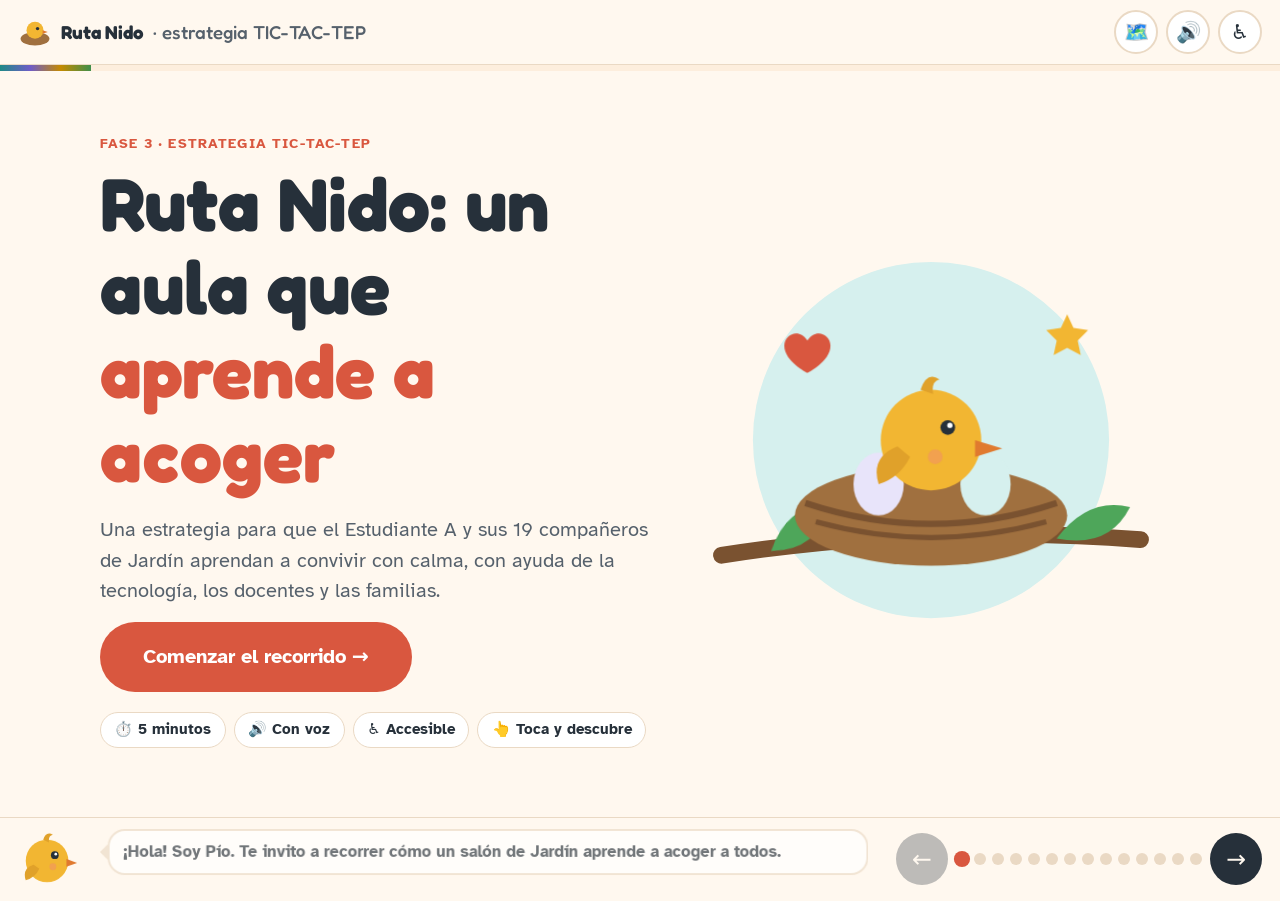
==== commit 942e6996: "Update greeting from 'Hello' to 'Goodbye'" ====
--- a/index.html
+++ b/index.html
@@ -2,996 +2,13 @@
 <html lang="es">
 <head>
 <meta charset="utf-8">
-<meta name="viewport" content="width=device-width, initial-scale=1, viewport-fit=cover">
+<meta name="viewport" content="width=device-width, initial-scale=1">
 <title>Ruta Nido</title>
-<meta name="description" content="Ruta Nido: estrategia TIC-TAC-TEP para un aula de Jardín que aprende a acoger. Presentación interactiva y accesible.">
-<link rel="preconnect" href="https://fonts.googleapis.com">
-<link rel="preconnect" href="https://fonts.gstatic.com" crossorigin>
-<link href="https://fonts.googleapis.com/css2?family=Atkinson+Hyperlegible:wght@400;700&family=Fredoka:wght@500;600;700&family=Lexend:wght@400;600&display=swap" rel="stylesheet">
-<style>
-:root{
-  --bg:#fff8ef; --bg-2:#fdeedd; --surface:#fff; --ink:#26303a; --ink-soft:#56616c; --line:#ead9c4;
-  --tic:#1f8a86; --tic-soft:#d6f0ee; --tac1:#6f5cc7; --tac1-soft:#e8e4fa; --tac2:#c48a00; --tac2-soft:#fdf0cc;
-  --tep:#3f8f4b; --tep-soft:#dcf1de; --coral:#d9573f; --coral-soft:#fde1da; --sun:#f2b632;
-  --focus:#1b4fd8; --shadow:0 12px 34px rgba(80,50,20,.12); --r:24px; --scale:1;
-  --fb:"Atkinson Hyperlegible", system-ui, sans-serif; --fh:"Fredoka", "Atkinson Hyperlegible", system-ui, sans-serif;
-}
-@media (prefers-color-scheme: dark){ :root:not([data-theme="light"]){
-  --bg:#1a1e24; --bg-2:#222831; --surface:#2a313b; --ink:#f3ede4; --ink-soft:#c3bbb0; --line:#3b4450;
-  --tic:#4cc3bd; --tic-soft:#1f3b3a; --tac1:#a99bf0; --tac1-soft:#352f52; --tac2:#f5c55a; --tac2-soft:#4a3d1c;
-  --tep:#7fcf89; --tep-soft:#24402a; --coral:#ff8a74; --coral-soft:#4a2b26; --focus:#8fb0ff; --shadow:0 12px 34px rgba(0,0,0,.4);
-}}
-:root[data-theme="dark"]{
-  --bg:#1a1e24; --bg-2:#222831; --surface:#2a313b; --ink:#f3ede4; --ink-soft:#c3bbb0; --line:#3b4450;
-  --tic:#4cc3bd; --tic-soft:#1f3b3a; --tac1:#a99bf0; --tac1-soft:#352f52; --tac2:#f5c55a; --tac2-soft:#4a3d1c;
-  --tep:#7fcf89; --tep-soft:#24402a; --coral:#ff8a74; --coral-soft:#4a2b26; --focus:#8fb0ff; --shadow:0 12px 34px rgba(0,0,0,.4);
-}
-html.hc{ --bg:#000; --bg-2:#000; --surface:#000; --ink:#fff; --ink-soft:#fff; --line:#fff; --tic:#00ffff; --tic-soft:#000;
-  --tac1:#ff9cff; --tac1-soft:#000; --tac2:#ffff00; --tac2-soft:#000; --tep:#7CFC00; --tep-soft:#000; --coral:#ffff00; --coral-soft:#000; --focus:#ffff00; --shadow:none }
-html.hc .card, html.hc .pop-card, html.hc .flip-face{border:2px solid #fff !important}
-html.dys{ --fb:"Lexend", system-ui, sans-serif; --fh:"Lexend", system-ui, sans-serif; letter-spacing:.03em; word-spacing:.12em }
-html.calm *, html.calm *::before, html.calm *::after{animation:none !important; transition:none !important}
-@media (prefers-reduced-motion: reduce){ *, *::before, *::after{animation-duration:.01ms !important; animation-iteration-count:1 !important; transition-duration:.01ms !important} }
-
-*{box-sizing:border-box}
-html{font-size:calc(17px * var(--scale))}
-body{margin:0; background:var(--bg); color:var(--ink); font-family:var(--fb); line-height:1.55; overflow:hidden}
-h1,h2,h3{font-family:var(--fh); line-height:1.12; margin:0 0 .4em}
-h2{font-size:clamp(1.7rem, 4.2vw, 2.8rem)}
-h3{font-size:1.25rem}
-p{margin:0 0 .8em}
-a{color:var(--tic); font-weight:700}
-button{font-family:inherit}
-:focus-visible{outline:4px solid var(--focus); outline-offset:3px; border-radius:10px}
-h1[tabindex="-1"]:focus, h2[tabindex="-1"]:focus{outline:none}
-.island-list{display:none; gap:10px; margin-top:12px}
-.island-list button{display:flex; align-items:center; gap:12px; width:100%; text-align:left; border:3px solid var(--line); border-radius:18px; padding:12px 14px; background:var(--surface); color:var(--ink); font:700 1rem var(--fb); cursor:pointer}
-.island-list .e{font-size:1.8rem}
-.island-list small{display:block; font-weight:700; text-transform:uppercase; letter-spacing:.05em; font-size:.72rem}
-@media (max-width:620px){ .map-wrap{display:none} .island-list{display:grid} }
-.sr{position:absolute; width:1px; height:1px; overflow:hidden; clip:rect(0 0 0 0); white-space:nowrap}
-.btn{display:inline-flex; align-items:center; justify-content:center; gap:.45em; padding:.8em 1.4em; border-radius:999px; border:2px solid transparent; font:700 1.02rem var(--fb); cursor:pointer; text-decoration:none; transition:transform .2s, box-shadow .2s; color:var(--ink); background:var(--surface)}
-.btn:hover{transform:translateY(-2px); box-shadow:var(--shadow)}
-.btn-main{background:var(--coral); color:#fff} html.hc .btn-main{color:#000}
-.btn-line{border-color:var(--ink); background:transparent}
-.btn-big{font-size:1.2rem; padding:1em 2em}
-.card{background:var(--surface); border:1px solid var(--line); border-radius:var(--r); box-shadow:var(--shadow); padding:22px}
-.tag{display:inline-block; padding:.25em .8em; border-radius:999px; font-weight:700; font-size:.82rem; text-transform:uppercase; letter-spacing:.06em}
-
-/* ===== layout ===== */
-.app{height:100vh; height:100dvh; display:grid; grid-template-rows:auto 1fr auto}
-.top{display:flex; align-items:center; justify-content:space-between; gap:12px; padding:10px 18px; border-bottom:1px solid var(--line); background:var(--bg)}
-.brand{display:flex; align-items:center; gap:.5em; font:700 1.1rem var(--fh)}
-.brand svg{width:34px; height:34px}
-.top-actions{display:flex; gap:8px; align-items:center}
-.icon-btn{width:44px; height:44px; border-radius:50%; border:2px solid var(--line); background:var(--surface); color:var(--ink); font-size:1.2rem; cursor:pointer; display:grid; place-items:center}
-.icon-btn:hover{border-color:var(--ink)}
-.progress{height:6px; background:var(--bg-2)}
-.progress i{display:block; height:100%; width:0; background:linear-gradient(90deg,var(--tic),var(--tac1),var(--tac2),var(--tep)); transition:width .5s}
-
-.stage{position:relative; overflow:hidden}
-.scene{position:absolute; inset:0; overflow-y:auto; overflow-x:hidden; padding:28px 18px 36px; display:flex; flex-direction:column; align-items:center; opacity:0; visibility:hidden; transform:translateX(60px); transition:opacity .5s, transform .5s, visibility 0s .5s}
-.scene.back{transform:translateX(-60px)}
-.scene.on{opacity:1; visibility:visible; transform:none; transition:opacity .5s, transform .5s}
-.inner{width:100%; max-width:1080px; margin:auto 0}
-.center{text-align:center}
-.kicker{font-weight:700; text-transform:uppercase; letter-spacing:.08em; font-size:.85rem; margin-bottom:.4rem; display:block}
-.lead{font-size:1.15rem; color:var(--ink-soft); max-width:60ch}
-.center .lead{margin-left:auto; margin-right:auto}
-
-/* guía Pío + navegación */
-.guide{display:flex; align-items:center; gap:12px; padding:10px 18px; border-top:1px solid var(--line); background:var(--bg)}
-.pio{width:62px; height:62px; flex:none; animation:bob 2.6s ease-in-out infinite}
-@keyframes bob{50%{transform:translateY(-5px)}}
-.bubble{position:relative; flex:1; background:var(--surface); border:2px solid var(--line); border-radius:18px; padding:9px 14px; font-weight:700; font-size:1rem; min-height:46px; display:flex; align-items:center}
-.bubble::before{content:""; position:absolute; left:-10px; top:50%; margin-top:-8px; border:8px solid transparent; border-right-color:var(--line); border-left:0}
-.bubble.pop{animation:pop .45s ease}
-@keyframes pop{0%{transform:scale(.92); opacity:.3}100%{transform:none; opacity:1}}
-.nav{display:flex; align-items:center; gap:8px; flex:none}
-.nav .arrow{width:52px; height:52px; border-radius:50%; border:none; background:var(--ink); color:var(--bg); font-size:1.4rem; cursor:pointer}
-.nav .arrow:disabled{opacity:.3; cursor:default}
-.dots{display:flex; gap:6px; flex-wrap:wrap; max-width:260px; justify-content:center}
-.dots button{width:12px; height:12px; border-radius:50%; border:none; background:var(--line); cursor:pointer; padding:0}
-.dots button[aria-current="step"]{background:var(--coral); transform:scale(1.35)}
-@media (max-width:760px){
-  .guide{flex-wrap:wrap; padding:8px 12px}
-  .pio{width:44px; height:44px}
-  .bubble{font-size:.9rem; padding:6px 10px; min-height:0}
-  .nav{width:100%; justify-content:space-between}
-  .dots{max-width:200px}
-  .scene{padding:18px 16px 28px}
-  .brand span.long{display:none}
-}
-
-/* ===== 1 portada ===== */
-.cover{display:grid; grid-template-columns:1.05fr .95fr; gap:30px; align-items:center}
-@media (max-width:800px){ .cover{grid-template-columns:1fr; text-align:center} .cover .lead{margin:0 auto 1em} }
-.cover h1{font-size:clamp(2.1rem, 5vw, 3.5rem); margin-bottom:.25em}
-.cover h1 em{font-style:normal; color:var(--coral)}
-.nest-svg{width:100%; max-width:230px; margin:0 auto; display:block}
-.cover-right .team{margin-top:4px}
-.egg{animation:wiggle 3s ease-in-out infinite; transform-box:fill-box; transform-origin:bottom center}
-.egg.e2{animation-delay:-1s} .egg.e3{animation-delay:-2s}
-@keyframes wiggle{0%,80%,100%{transform:rotate(0)}85%{transform:rotate(-8deg)}90%{transform:rotate(8deg)}95%{transform:rotate(-4deg)}}
-.leaf{animation:sway 4s ease-in-out infinite; transform-box:fill-box; transform-origin:left center}
-@keyframes sway{50%{transform:rotate(6deg)}}
-.chips{display:flex; flex-wrap:wrap; gap:8px; margin-top:1.2rem}
-@media (max-width:800px){ .chips{justify-content:center} }
-.chip{background:var(--surface); border:1px solid var(--line); border-radius:999px; padding:.35em .9em; font-weight:700; font-size:.88rem}
-
-
-/* equipo en portada */
-.team{margin-top:1.3rem; background:var(--surface); border:1px solid var(--line); border-left:6px solid var(--coral); border-radius:18px; padding:12px 18px; text-align:left}
-@media (max-height:720px) and (min-width:801px){ .nest-svg{max-width:170px} .cover h1{font-size:2.6rem} .cover .chips{display:none} }
-.team-course{margin:0 0 .6em; font-size:.95rem; color:var(--ink-soft)}
-.team-course b{color:var(--ink); font-family:var(--fh); font-size:1.05rem}
-.team-label{margin:0 0 .3em; font-weight:700; text-transform:uppercase; letter-spacing:.07em; font-size:.75rem; color:var(--coral)}
-.team-list{list-style:none; margin:0; padding:0; display:grid; gap:1px; font-weight:700; font-size:.95rem; line-height:1.45}
-.team-list li::before{content:"🪺 "; font-size:.85em}
-@media (max-width:800px){ .team{max-width:480px; margin-left:auto; margin-right:auto} }
-
-/* ===== 2 situación ===== */
-.room-wrap{position:relative; max-width:820px; margin:16px auto 0}
-.room-wrap svg{width:100%; height:auto; border-radius:var(--r); box-shadow:var(--shadow)}
-.hotspot{position:absolute; width:58px; height:58px; margin:-29px 0 0 -29px; border-radius:50%; border:4px solid #fff; background:var(--coral); color:#fff; font-size:1.5rem; cursor:pointer; box-shadow:0 0 0 0 rgba(217,87,63,.6); animation:ping 1.8s infinite}
-.hotspot.seen{background:var(--tep); animation:none}
-@keyframes ping{70%{box-shadow:0 0 0 18px rgba(217,87,63,0)}100%{box-shadow:0 0 0 0 rgba(217,87,63,0)}}
-.reveal-line{margin-top:18px; font:600 clamp(1.2rem,3vw,1.7rem) var(--fh); opacity:0; transform:translateY(10px); transition:.6s}
-.reveal-line.show{opacity:1; transform:none}
-.reveal-line em{font-style:normal; color:var(--coral)}
-.counter{font-weight:700; color:var(--ink-soft)}
-
-/* ===== 3 propósito ===== */
-.question{font:600 clamp(1.4rem, 3.6vw, 2.3rem) var(--fh); max-width:26ch; margin:0 auto .8em}
-.three{display:grid; grid-template-columns:repeat(3,1fr); gap:18px; margin-top:12px}
-@media (max-width:760px){ .three{grid-template-columns:1fr} }
-.flip{perspective:1000px; border:none; background:none; padding:0; cursor:pointer; height:230px; color:inherit; text-align:center}
-.flip-in{position:relative; width:100%; height:100%; transition:transform .7s cubic-bezier(.3,1.25,.6,1); transform-style:preserve-3d}
-.flip[aria-pressed="true"] .flip-in{transform:rotateY(180deg)}
-.flip-face{position:absolute; inset:0; backface-visibility:hidden; border-radius:var(--r); display:flex; flex-direction:column; align-items:center; justify-content:center; gap:8px; padding:18px; box-shadow:var(--shadow); border:1px solid var(--line); background:var(--surface)}
-.flip-back{transform:rotateY(180deg)}
-.flip-face .big{font-size:3rem}
-.flip-face .t{font:700 1.3rem var(--fh)}
-.flip-face .hint{font-size:.85rem; color:var(--ink-soft); font-weight:700}
-.flip-back p{font-size:1.05rem; margin:0}
-html.calm .flip[aria-pressed="true"] .flip-front{display:none}
-html.calm .flip[aria-pressed="true"] .flip-back{transform:none}
-
-/* ===== 4 mapa ===== */
-.map-wrap{position:relative; max-width:960px; margin:8px auto 0}
-.map-wrap svg{width:100%; height:auto}
-.island{cursor:pointer}
-.island:focus-visible{outline:none}
-.island:focus-visible circle.base, .island:hover circle.base{stroke:var(--ink); stroke-width:5}
-.island .float{animation:bob 3s ease-in-out infinite}
-.path-dash{stroke-dasharray:14 12; animation:march 1.6s linear infinite}
-@keyframes march{to{stroke-dashoffset:-26}}
-.dua-band{display:block; width:100%; max-width:760px; margin:10px auto 0; border:3px dashed var(--line); border-radius:18px; padding:12px; background:transparent; color:var(--ink); font:700 1.05rem var(--fb); cursor:pointer}
-.dua-band:hover{border-color:var(--ink)}
-
-/* ===== momentos comunes ===== */
-.moment-head{display:flex; flex-wrap:wrap; align-items:center; justify-content:space-between; gap:12px; margin-bottom:16px}
-.moment-head .tag{color:#fff} html.hc .moment-head .tag{color:#000}
-.back-map{font-size:.95rem}
-.split{display:grid; grid-template-columns:1fr 1fr; gap:20px}
-@media (max-width:820px){ .split{grid-template-columns:1fr} }
-
-/* TIC */
-.roles{display:grid; grid-template-columns:repeat(3,1fr); gap:14px}
-@media (max-width:620px){ .roles{grid-template-columns:1fr} }
-.role{border:3px solid var(--line); background:var(--surface); border-radius:20px; padding:18px 12px; cursor:pointer; text-align:center; color:var(--ink); transition:transform .25s, border-color .25s}
-.role:hover{transform:translateY(-4px); border-color:var(--tic)}
-.role .big{font-size:2.6rem; display:block}
-.role b{display:block; font:700 1.15rem var(--fh)}
-.role span.s{font-size:.9rem; color:var(--ink-soft)}
-.agenda{display:grid; grid-template-columns:repeat(8,1fr); gap:8px; margin-top:12px}
-@media (max-width:820px){ .agenda{grid-template-columns:repeat(4,1fr)} }
-.picto{border:3px solid var(--line); background:var(--surface); color:var(--ink); border-radius:16px; padding:10px 4px; cursor:pointer; text-align:center; transition:transform .3s, border-color .3s, opacity .3s}
-.picto .e{font-size:2rem; display:block}
-.picto .n{font-size:.8rem; font-weight:700; display:block; line-height:1.2}
-.picto.now{border-color:var(--sun); transform:scale(1.1); box-shadow:0 0 0 5px rgba(242,182,50,.3)}
-.picto.done{opacity:.45}
-
-/* TAC crear */
-.breathe{display:flex; flex-direction:column; align-items:center; gap:14px; padding:10px}
-.balloon{width:190px; height:190px; position:relative; transform:scale(.55); transition:transform 4s ease-in-out}
-.balloon.in{transform:scale(1)}
-.balloon .body{position:absolute; inset:0; border-radius:50% 50% 48% 48%; background:radial-gradient(circle at 34% 28%, rgba(255,255,255,.55), transparent 38%), #e0503a}
-.balloon .face{position:absolute; inset:0; display:grid; place-items:center; font-size:3rem}
-.balloon::after{content:""; position:absolute; left:50%; bottom:-46px; width:2px; height:46px; background:var(--ink-soft)}
-.breath-label{font:700 1.5rem var(--fh); min-height:1.6em}
-.faces{display:flex; flex-wrap:wrap; gap:10px; justify-content:center}
-.faces button{border:3px solid var(--line); background:var(--surface); color:var(--ink); border-radius:18px; padding:8px 10px; cursor:pointer; min-width:86px; font-weight:700; font-size:.85rem}
-.faces button span{display:block; font-size:2.2rem}
-.faces button[aria-pressed="true"]{border-color:var(--tac1); background:var(--tac1-soft); transform:translateY(-3px)}
-.book{display:flex; gap:10px; overflow-x:auto; padding:6px 2px 10px; margin-top:10px; min-height:140px}
-.page{flex:none; width:150px; background:var(--surface); border:1px solid var(--line); border-radius:14px; padding:10px; text-align:center; box-shadow:var(--shadow); animation:pop .45s}
-.page .f{font-size:1.9rem}
-.page p{font-size:.85rem; margin:.3em 0 0; font-weight:700}
-.book-empty{color:var(--ink-soft); font-size:.95rem; align-self:center}
-
-/* TAC colaborar */
-.corner{position:relative; border-radius:var(--r); background:var(--tac2-soft); border:3px dashed var(--tac2); min-height:250px; padding:16px; overflow:hidden}
-.corner h3{margin:0}
-.corner-items{display:flex; flex-wrap:wrap; gap:8px; margin-top:12px}
-.corner-items span{font-size:2.6rem; animation:drop .6s cubic-bezier(.3,1.6,.5,1)}
-@keyframes drop{from{transform:translateY(-60px) scale(.4); opacity:0}}
-.corner-empty{color:var(--ink-soft); font-weight:700; margin-top:10px}
-.objects{display:grid; grid-template-columns:repeat(3,1fr); gap:10px}
-.obj{border:3px solid var(--line); background:var(--surface); color:var(--ink); border-radius:16px; padding:10px 6px; cursor:pointer; font-weight:700; font-size:.88rem}
-.obj span{display:block; font-size:2rem}
-.obj[aria-pressed="true"]{border-color:var(--tac2); background:var(--tac2-soft)}
-.notes{display:flex; flex-wrap:wrap; gap:10px; margin-top:14px}
-.note{background:#fff3b0; color:#26303a; padding:10px 12px; border-radius:4px 14px 14px 14px; font-weight:700; font-size:.92rem; box-shadow:0 4px 10px rgba(0,0,0,.12); transform:rotate(-2deg); animation:pop .5s}
-.note:nth-child(even){transform:rotate(2deg); background:#d9f2ff}
-html.hc .note{background:#000; color:#fff; border:2px solid #fff}
-
-/* TEP */
-.compare{position:relative; border-radius:var(--r); overflow:hidden; box-shadow:var(--shadow); aspect-ratio:16/10; background:var(--surface)}
-.compare svg{position:absolute; inset:0; width:100%; height:100%}
-.compare .after{clip-path:inset(0 0 0 var(--cut, 50%))}
-.compare .handle{position:absolute; top:0; bottom:0; left:var(--cut, 50%); width:4px; margin-left:-2px; background:#fff; box-shadow:0 0 0 1px rgba(0,0,0,.2); pointer-events:none}
-.compare .handle::after{content:"⟷"; position:absolute; top:50%; left:50%; transform:translate(-50%,-50%); width:40px; height:40px; border-radius:50%; background:#fff; color:#26303a; display:grid; place-items:center; font-weight:700; box-shadow:var(--shadow)}
-.compare .lbl{position:absolute; top:10px; padding:.25em .8em; border-radius:999px; font-weight:700; font-size:.85rem; background:rgba(255,255,255,.9); color:#26303a}
-.slider{width:100%; margin-top:10px; accent-color:var(--tep)}
-.wins{display:grid; gap:10px; margin-top:10px}
-.win{display:flex; gap:12px; align-items:center; padding:12px 14px; border-radius:16px; background:var(--tep-soft); font-weight:700; opacity:.35; transition:opacity .5s}
-.win .ck{width:34px; height:34px; border-radius:50%; flex:none; display:grid; place-items:center; background:var(--surface); border:3px solid var(--tep); color:var(--tep); font-size:1.1rem}
-.win.done{opacity:1}
-.win.done .ck{background:var(--tep); color:#fff; animation:pop .4s}
-.lights{display:flex; gap:12px; margin-top:12px; flex-wrap:wrap}
-.lights button{border:3px solid var(--line); background:var(--surface); color:var(--ink); border-radius:18px; padding:10px 14px; cursor:pointer; font-weight:700; display:flex; align-items:center; gap:8px}
-.lights i{width:26px; height:26px; border-radius:50%; display:inline-block}
-
-/* DUA wheel */
-.wheel-grid{display:grid; grid-template-columns:.9fr 1.1fr; gap:24px; align-items:center}
-@media (max-width:820px){ .wheel-grid{grid-template-columns:1fr} }
-.wheel{max-width:380px; width:100%; margin:auto; animation:turn 1.2s ease-out}
-@keyframes turn{from{transform:rotate(-120deg)}}
-.sector{cursor:pointer; transition:transform .25s; transform-origin:200px 200px}
-.sector:hover, .sector:focus-visible, .sector.sel{transform:scale(1.05)}
-.sector:focus-visible{outline:none}
-.sector:focus-visible path{stroke:var(--ink); stroke-width:5}
-.dua-panel{min-height:280px}
-.dua-panel ul{padding-left:1.1em; margin:0}
-.dua-panel li{margin-bottom:.55em}
-.dua-panel li b{color:var(--coral)}
-
-/* tools */
-.tools{display:grid; grid-template-columns:repeat(3,1fr); gap:16px}
-@media (max-width:820px){ .tools{grid-template-columns:1fr 1fr} }
-@media (max-width:480px){ .tools{grid-template-columns:1fr} }
-.tools .flip{height:210px}
-.tools .flip-back{background:var(--tic-soft); text-align:left; align-items:flex-start; justify-content:flex-start; overflow:auto}
-.tools .flip-back b{font-family:var(--fh)}
-.tools .flip-back p{font-size:.95rem}
-
-/* game */
-.game{display:grid; grid-template-columns:1fr 1fr; gap:22px}
-@media (max-width:760px){ .game{grid-template-columns:1fr} }
-.col{display:grid; gap:10px; align-content:start}
-.col h3{margin:0 0 4px}
-.pickb{border:3px solid var(--line); background:var(--surface); color:var(--ink); border-radius:16px; padding:12px 14px; cursor:pointer; text-align:left; font-weight:700; font-size:1rem; display:flex; gap:10px; align-items:center; transition:transform .2s, border-color .2s, background .2s}
-.pickb .e{font-size:1.6rem}
-.pickb[aria-pressed="true"]{border-color:var(--coral); background:var(--coral-soft)}
-.pickb.ok{border-color:var(--tep); background:var(--tep-soft); cursor:default}
-.pickb.ok::after{content:"✔"; margin-left:auto; color:var(--tep); font-size:1.3rem}
-.pickb.no{animation:shake .4s}
-@keyframes shake{25%{transform:translateX(-6px)}75%{transform:translateX(6px)}}
-.score{font:700 1.3rem var(--fh); text-align:center; margin-top:14px}
-.confetti{position:fixed; inset:0; pointer-events:none; z-index:300; overflow:hidden}
-.confetti i{position:absolute; top:-20px; width:12px; height:18px; border-radius:3px; animation:fall 2.4s linear forwards}
-@keyframes fall{to{transform:translateY(110vh) rotate(720deg)}}
-
-/* cierre */
-.end-nest{width:min(420px, 90%); margin:0 auto}
-.bird{animation:flyin 1s cubic-bezier(.3,1.3,.5,1) both}
-@keyframes flyin{from{transform:translate(-120px,-120px) scale(.3); opacity:0}}
-.links{display:flex; flex-wrap:wrap; gap:10px; justify-content:center; margin:16px 0}
-.credits{font-size:.9rem; color:var(--ink-soft); max-width:70ch; margin:0 auto}
-
-
-/* explicaciones */
-.explain{display:grid; grid-template-columns:repeat(3,1fr); gap:12px; margin:0 0 16px}
-@media (max-width:820px){ .explain{grid-template-columns:1fr} }
-.explain > div{background:var(--surface); border:1px solid var(--line); border-top:6px solid var(--c, var(--tic)); border-radius:16px; padding:14px}
-.explain b.q{display:block; font:700 1.02rem var(--fh); margin-bottom:.25em}
-.explain p{margin:0 0 .4em; font-size:.95rem}
-.explain .open{display:flex; flex-wrap:wrap; gap:6px; margin-top:6px}
-.explain .open a{font-size:.88rem; padding:.45em .8em; border-radius:999px; background:var(--c, var(--tic)); color:#fff; text-decoration:none; font-weight:700}
-html.hc .explain .open a{color:#000}
-.caption{font-size:.98rem; background:var(--bg-2); border-radius:12px; padding:10px 14px; margin:8px 0 0}
-/* escalera TIC TAC TEP */
-.stairs{display:grid; grid-template-columns:repeat(3,1fr); gap:12px; align-items:end; max-width:820px; margin:14px auto 0}
-.stair{border:none; cursor:pointer; border-radius:20px 20px 8px 8px; color:#fff; padding:16px 10px; text-align:center; font-family:var(--fb); transition:transform .25s, box-shadow .25s; display:flex; flex-direction:column; justify-content:flex-end; gap:4px}
-html.hc .stair{color:#000; border:3px solid #fff}
-.stair:hover, .stair[aria-pressed="true"]{transform:translateY(-6px); box-shadow:var(--shadow)}
-.stair[aria-pressed="true"]{outline:4px solid var(--ink); outline-offset:3px}
-.stair .e{font-size:2.4rem}
-.stair b{font:700 1.8rem var(--fh)}
-.stair span.s{font-weight:700; font-size:.92rem}
-.s1{background:var(--tic); height:150px} .s2{background:var(--tac1); height:205px} .s3{background:var(--tep); height:260px}
-.stair-base{max-width:820px; margin:0 auto; height:10px; border-radius:6px; background:var(--line)}
-.arrow-up{max-width:820px; margin:6px auto 0; display:flex; justify-content:space-between; font-weight:700; color:var(--ink-soft); font-size:.9rem}
-.def{max-width:900px; margin:16px auto 0; text-align:left}
-.def-grid{display:grid; grid-template-columns:1fr 1fr; gap:12px; margin-top:10px}
-@media (max-width:700px){ .def-grid{grid-template-columns:1fr} }
-.def-grid > div{background:var(--bg-2); border-radius:14px; padding:12px 14px}
-.def-grid b{display:block; font:700 .95rem var(--fh); margin-bottom:.2em}
-/* kit */
-.kitgrid{display:grid; grid-template-columns:repeat(auto-fill, minmax(230px,1fr)); gap:12px; margin-top:14px; text-align:left}
-.kitc{font-weight:400; display:flex; flex-direction:column; gap:4px; text-decoration:none; color:var(--ink); background:var(--surface); border:1px solid var(--line); border-left:8px solid var(--c); border-radius:16px; padding:14px; box-shadow:var(--shadow); transition:transform .2s}
-a.kitc:hover{transform:translateY(-4px)}
-.kitc .e{font-size:1.9rem}
-.kitc b{font:700 1.08rem var(--fh)}
-.kitc .m{font-size:.85rem; color:var(--ink-soft)}
-.kitc .go{margin-top:auto; font-weight:700; color:var(--c)}
-.kitc.todo{border-left-style:dashed; background:var(--bg-2)}
-
-/* modal */
-.modal{position:fixed; inset:0; z-index:250; display:none; place-items:center; padding:16px; background:rgba(20,24,30,.55)}
-.modal.open{display:grid}
-.pop-card{background:var(--surface); color:var(--ink); border-radius:var(--r); max-width:560px; width:100%; max-height:85vh; overflow:auto; padding:26px; box-shadow:0 30px 80px rgba(0,0,0,.35); animation:pop .35s}
-.pop-card .big{font-size:3rem}
-.pop-card ul, .pop-card ol{padding-left:1.2em}
-.pop-card li{margin-bottom:.4em}
-.pop-actions{display:flex; gap:10px; flex-wrap:wrap; margin-top:16px}
-
-/* a11y panel */
-.a11y{position:fixed; right:14px; top:68px; z-index:260; width:min(320px, calc(100vw - 28px)); background:var(--surface); border:1px solid var(--line); border-radius:20px; box-shadow:0 20px 60px rgba(0,0,0,.25); padding:16px; display:none}
-.a11y.open{display:block; animation:pop .3s}
-.opt{display:flex; justify-content:space-between; align-items:center; gap:10px; padding:9px 0; border-bottom:1px solid var(--line); font-weight:700}
-.opt:last-child{border-bottom:none}
-.toggle{position:relative; width:52px; height:28px; border-radius:999px; border:2px solid var(--ink); background:var(--bg-2); cursor:pointer; flex:none}
-.toggle::after{content:""; position:absolute; top:3px; left:3px; width:18px; height:18px; border-radius:50%; background:var(--ink); transition:left .2s}
-.toggle[aria-checked="true"]{background:var(--tic)}
-.toggle[aria-checked="true"]::after{left:27px; background:#fff}
-.size button{width:38px; height:34px; border-radius:10px; border:2px solid var(--ink); background:var(--bg); color:var(--ink); font-weight:700; cursor:pointer}
-</style>
+<meta http-equiv="refresh" content="0; url=ruta-nido/">
+<link rel="canonical" href="ruta-nido/">
 </head>
-<body>
-<div class="app">
-  <header>
-    <div class="top">
-      <div class="brand"><svg viewBox="0 0 40 40" aria-hidden="true"><ellipse cx="20" cy="28" rx="17" ry="8" fill="#a0703f"/><circle cx="20" cy="18" r="10" fill="#f2b632"/><circle cx="23" cy="16" r="2" fill="#26303a"/><path d="M29 18l6 2-6 2z" fill="#e07a2f"/></svg>Ruta Nido <span class="long" style="font-weight:500; color:var(--ink-soft)">· estrategia TIC-TAC-TEP</span></div>
-      <div class="top-actions">
-        <button class="icon-btn" id="mapBtn" aria-label="Ir al mapa de la ruta" title="Mapa">🗺️</button>
-        <button class="icon-btn" id="sayBtn" aria-label="Escuchar a Pío" title="Escuchar">🔊</button>
-        <button class="icon-btn" id="aBtn" aria-label="Opciones de accesibilidad" aria-expanded="false" aria-controls="a11y" title="Accesibilidad">♿</button>
-      </div>
-    </div>
-    <div class="progress" aria-hidden="true"><i id="prog"></i></div>
-  </header>
-
-  <main class="stage" id="stage">
-
-  <!-- 1 PORTADA -->
-  <section class="scene" data-title="Portada" data-pio="¡Hola! Soy Pío. Te invito a recorrer cómo un salón de Jardín aprende a acoger a todos." aria-labelledby="h1">
-    <div class="inner cover">
-      <div>
-        <span class="kicker" style="color:var(--coral)">Fase 3 · Estrategia TIC-TAC-TEP</span>
-        <h1 id="h1">Ruta Nido: un aula que <em>aprende a acoger</em></h1>
-        <p class="lead">Una estrategia para que el Estudiante A y sus 19 compañeros de Jardín aprendan a convivir con calma, con ayuda de la tecnología, los docentes y las familias.</p>
-        <button class="btn btn-main btn-big" data-go="1">Comenzar el recorrido →</button>
-        <div class="chips"><span class="chip">⏱️ 5 minutos</span><span class="chip">🔊 Con voz</span><span class="chip">♿ Accesible</span><span class="chip">👆 Toca y descubre</span></div>
-      </div>
-      <div class="cover-right"><svg class="nest-svg" viewBox="0 0 420 380" aria-hidden="true">
-        <circle cx="210" cy="190" r="170" fill="var(--tic-soft)"/>
-        <path d="M10 300 Q 200 270 410 285" stroke="#7a5230" stroke-width="16" fill="none" stroke-linecap="round"/>
-        <path class="leaf" d="M330 284 q 30 -40 70 -30 q -20 40 -70 30z" fill="#4ea65a"/>
-        <path class="leaf" d="M60 296 q 10 -45 50 -50 q -5 45 -50 50z" fill="#4ea65a" style="animation-delay:-2s"/>
-        <ellipse cx="210" cy="262" rx="130" ry="48" fill="#a0703f"/>
-        <path d="M90 250 q 120 40 240 0" stroke="#7a5230" stroke-width="6" fill="none"/>
-        <path d="M100 268 q 110 30 220 0" stroke="#7a5230" stroke-width="5" fill="none"/>
-        <ellipse class="egg" cx="160" cy="232" rx="24" ry="30" fill="#e8e4fa"/>
-        <ellipse class="egg e2" cx="262" cy="232" rx="24" ry="30" fill="#d6f0ee"/>
-        <g class="egg e3"><circle cx="210" cy="190" r="48" fill="#f2b632"/><circle cx="226" cy="178" r="7" fill="#26303a"/><circle cx="228" cy="176" r="2.5" fill="#fff"/>
-          <path d="M252 190 l 26 8 l -26 8z" fill="#e07a2f"/><path d="M178 196 q -26 10 -18 36 q 20 -6 30 -26z" fill="#e0a12a"/>
-          <path d="M200 142 q 6 -18 18 -10 q -8 2 -6 14z" fill="#e0a12a"/><circle cx="214" cy="206" r="7" fill="#f28b6b" opacity=".5"/></g>
-        <g fill="var(--coral)"><path d="M70 100c0-12 15-17 22-5 7-12 22-7 22 5 0 15-22 26-22 26s-22-11-22-26z" class="egg"/></g>
-        <g fill="var(--sun)"><path d="M340 70l6 13 14 2-10 10 3 14-13-7-13 7 3-14-10-10 14-2z" class="egg e2"/></g>
-      </svg>
-        <div class="team">
-          <p class="team-course"><b>Recursos Educativos Digitales para la Educación Inclusiva</b><br>Maestría en Educación Inclusiva e Intercultural · Universidad El Bosque · 2026</p>
-          <p class="team-label">Equipo</p>
-          <ul class="team-list">
-            <li>Germán Andrés Velandia Daza</li>
-            <li>Jorge Luis Morales Salamanca</li>
-            <li>Erika Yarith Rodríguez Larrotta</li>
-            <li>Angie Yesenia Patiño Palacios</li>
-            <li>Mónica Julieth Neira Acosta</li>
-          </ul>
-        </div>
-      </div>
-    </div>
-  </section>
-
-  <!-- 2 SITUACIÓN -->
-  <section class="scene" data-title="¿Qué pasa en Jardín?" data-pio="Toca los tres puntos rojos para descubrir qué pasa en el salón." aria-labelledby="h2">
-    <div class="inner center">
-      <span class="kicker" style="color:var(--coral)">La situación</span>
-      <h2 id="h2">¿Qué pasa en Jardín?</h2>
-      <p class="counter" id="spotCount">Descubiertos: 0 de 3</p>
-      <div class="room-wrap">
-        <svg viewBox="0 0 800 440" aria-hidden="true">
-          <rect width="800" height="440" fill="#fdeedd"/>
-          <rect y="330" width="800" height="110" fill="#e6cfae"/>
-          <rect x="250" y="40" width="300" height="150" rx="10" fill="#2f5d50"/><rect x="262" y="52" width="276" height="126" rx="6" fill="#3d7566"/>
-          <text x="400" y="125" text-anchor="middle" font-size="34" fill="#fff" font-family="Fredoka, Atkinson Hyperlegible, sans-serif">A B C</text>
-          <rect x="650" y="110" width="110" height="220" rx="8" fill="#a0703f"/><circle cx="740" cy="225" r="7" fill="#f2b632"/>
-          <rect x="40" y="60" width="140" height="100" rx="8" fill="#d6f0ee" stroke="#fff" stroke-width="6"/>
-          <g font-size="38">
-            <text x="110" y="300">🧒</text><text x="170" y="320">👧</text><text x="240" y="300">🧒🏽</text><text x="310" y="322">👦</text>
-            <text x="380" y="300">👧🏻</text><text x="450" y="322">🧒🏾</text><text x="520" y="300">👦🏼</text><text x="580" y="322">👧🏽</text>
-            <text x="140" y="390">👦🏻</text><text x="230" y="400">👧🏾</text><text x="330" y="392">🧒</text><text x="430" y="402">👧</text><text x="520" y="392">👦🏽</text>
-          </g>
-          <g font-size="30"><text x="70" y="240">🗯️</text><text x="560" y="230">💬</text><text x="300" y="235">🎵</text></g>
-          <text x="600" y="90" font-size="44">🧑‍🏫</text><text x="470" y="250" font-size="40">🧑‍🏫</text>
-        </svg>
-        <button class="hotspot" style="left:13%; top:52%" data-spot="0" aria-label="Punto 1: el ruido">🔊</button>
-        <button class="hotspot" style="left:66%; top:26%" data-spot="1" aria-label="Punto 2: los adultos">🔄</button>
-        <button class="hotspot" style="left:88%; top:55%" data-spot="2" aria-label="Punto 3: la puerta">🚪</button>
-      </div>
-      <p class="reveal-line" id="sitLine">No es solo un problema de conducta: <em>es una barrera del entorno</em> que podemos cambiar.</p>
-    </div>
-  </section>
-
-  <!-- 3 PROPÓSITO -->
-  <section class="scene" data-title="Nuestro propósito" data-pio="Esta es nuestra pregunta. Toca cada tarjeta para conocer el plan." aria-labelledby="h3">
-    <div class="inner center">
-      <span class="kicker" style="color:var(--coral)">Nuestro propósito</span>
-      <h2 id="h3" class="question">¿Cómo construir un aula respetuosa y segura donde todos puedan convivir y aprender?</h2>
-      <div class="three">
-        <button class="flip" aria-pressed="false"><div class="flip-in">
-          <div class="flip-face flip-front"><span class="big" aria-hidden="true">👥</span><span class="t">¿Con quiénes?</span><span class="hint">Toca para ver ↻</span></div>
-          <div class="flip-face flip-back" style="background:var(--tic-soft)"><span class="t">Con todos</span><p>El Estudiante A, sus 19 compañeros, la directora de curso, los docentes que rotan, orientación y las familias.</p></div></div></button>
-        <button class="flip" aria-pressed="false"><div class="flip-in">
-          <div class="flip-face flip-front"><span class="big" aria-hidden="true">🏫</span><span class="t">¿Dónde?</span><span class="hint">Toca para ver ↻</span></div>
-          <div class="flip-face flip-back" style="background:var(--tac1-soft)"><span class="t">En Jardín</span><p>Un colegio público de Bogotá, en el primer año del estudiante y con su diagnóstico todavía en estudio.</p></div></div></button>
-        <button class="flip" aria-pressed="false"><div class="flip-in">
-          <div class="flip-face flip-front"><span class="big" aria-hidden="true">🗓️</span><span class="t">¿Para qué?</span><span class="hint">Toca para ver ↻</span></div>
-          <div class="flip-face flip-back" style="background:var(--tep-soft)"><span class="t">En 8 semanas</span><p>Rutinas, palabras y un rincón de calma comunes a todos los adultos y a la casa, diseñados con los niños.</p></div></div></button>
-      </div>
-    </div>
-  </section>
-
-  <!-- TIC TAC TEP -->
-  <section class="scene" data-title="¿Qué son TIC, TAC y TEP?" data-pio="Son tres formas de usar la tecnología. Toca cada escalón: van de informar, a aprender, a transformar." aria-labelledby="hT">
-    <div class="inner center">
-      <span class="kicker" style="color:var(--coral)">Antes de empezar</span>
-      <h2 id="hT">¿Qué son TIC, TAC y TEP?</h2>
-      <p class="lead">Son tres formas de usar la tecnología en la escuela. Funcionan como una escalera: cada escalón usa la tecnología para algo más profundo. Toca cada escalón.</p>
-      <div class="stairs" role="group" aria-label="Escalera TIC, TAC, TEP">
-        <button class="stair s1" data-tt="0" aria-pressed="false"><span class="e" aria-hidden="true">📣</span><b>TIC</b><span class="s">Informar y comunicar</span></button>
-        <button class="stair s2" data-tt="1" aria-pressed="false"><span class="e" aria-hidden="true">📖</span><b>TAC</b><span class="s">Aprender y crear</span></button>
-        <button class="stair s3" data-tt="2" aria-pressed="false"><span class="e" aria-hidden="true">🌱</span><b>TEP</b><span class="s">Participar y transformar</span></button>
-      </div>
-      <div class="stair-base" aria-hidden="true"></div>
-      <div class="arrow-up" aria-hidden="true"><span>La tecnología informa</span><span>→</span><span>enseña</span><span>→</span><span>transforma</span></div>
-      <div class="card def" id="ttPanel" aria-live="polite"><h3>👆 Toca un escalón para ver qué significa</h3><p style="margin:0">Verás la sigla, una explicación sencilla, un ejemplo de la vida diaria y cómo aparece en la Ruta Nido.</p></div>
-    </div>
-  </section>
-
-  <!-- 4 MAPA -->
-  <section class="scene" data-title="El mapa de la ruta" data-pio="Cada isla prepara la siguiente. ¡Elige una para empezar, o sigue con la flecha!" aria-labelledby="h4">
-    <div class="inner center">
-      <span class="kicker" style="color:var(--coral)">La ruta</span>
-      <h2 id="h4">Cuatro islas, un solo camino</h2>
-      <div class="map-wrap">
-        <svg viewBox="0 0 960 360" role="group" aria-label="Mapa de la ruta con cuatro momentos">
-          <path class="path-dash" d="M90 250 C 220 120, 300 120, 360 200 S 520 300, 600 190 S 760 90, 870 170" stroke="#c9a77c" stroke-width="10" fill="none" stroke-linecap="round"/>
-          <g class="island" tabindex="0" role="button" data-go="5" aria-label="Isla 1, TIC: todos sabemos lo mismo">
-            <g class="float"><circle class="base" cx="120" cy="220" r="78" fill="var(--tic-soft)" stroke="var(--tic)" stroke-width="4"/>
-            <text x="120" y="205" text-anchor="middle" font-size="44">📣</text>
-            <text x="120" y="240" text-anchor="middle" font-family="Fredoka, Atkinson Hyperlegible, sans-serif" font-weight="700" font-size="22" fill="var(--tic)">TIC</text>
-            <text x="120" y="262" text-anchor="middle" font-size="14" font-weight="700" fill="var(--ink)">Todos sabemos</text><text x="120" y="279" text-anchor="middle" font-size="14" font-weight="700" fill="var(--ink)">lo mismo</text></g></g>
-          <g class="island" tabindex="0" role="button" data-go="6" aria-label="Isla 2, TAC: mi libro de calma">
-            <g class="float" style="animation-delay:-.8s"><circle class="base" cx="360" cy="170" r="78" fill="var(--tac1-soft)" stroke="var(--tac1)" stroke-width="4"/>
-            <text x="360" y="155" text-anchor="middle" font-size="44">📖</text>
-            <text x="360" y="190" text-anchor="middle" font-family="Fredoka, Atkinson Hyperlegible, sans-serif" font-weight="700" font-size="22" fill="var(--tac1)">TAC</text>
-            <text x="360" y="212" text-anchor="middle" font-size="14" font-weight="700" fill="var(--ink)">Mi libro</text><text x="360" y="229" text-anchor="middle" font-size="14" font-weight="700" fill="var(--ink)">de calma</text></g></g>
-          <g class="island" tabindex="0" role="button" data-go="7" aria-label="Isla 3, TAC: el pacto del nido">
-            <g class="float" style="animation-delay:-1.6s"><circle class="base" cx="600" cy="210" r="78" fill="var(--tac2-soft)" stroke="var(--tac2)" stroke-width="4"/>
-            <text x="600" y="195" text-anchor="middle" font-size="44">🤝</text>
-            <text x="600" y="230" text-anchor="middle" font-family="Fredoka, Atkinson Hyperlegible, sans-serif" font-weight="700" font-size="22" fill="var(--tac2)">TAC</text>
-            <text x="600" y="252" text-anchor="middle" font-size="14" font-weight="700" fill="var(--ink)">El pacto</text><text x="600" y="269" text-anchor="middle" font-size="14" font-weight="700" fill="var(--ink)">del nido</text></g></g>
-          <g class="island" tabindex="0" role="button" data-go="8" aria-label="Isla 4, TEP: nuestro salón acoge">
-            <g class="float" style="animation-delay:-2.4s"><circle class="base" cx="840" cy="160" r="78" fill="var(--tep-soft)" stroke="var(--tep)" stroke-width="4"/>
-            <text x="840" y="145" text-anchor="middle" font-size="44">🌱</text>
-            <text x="840" y="180" text-anchor="middle" font-family="Fredoka, Atkinson Hyperlegible, sans-serif" font-weight="700" font-size="22" fill="var(--tep)">TEP</text>
-            <text x="840" y="202" text-anchor="middle" font-size="14" font-weight="700" fill="var(--ink)">Nuestro salón</text><text x="840" y="219" text-anchor="middle" font-size="14" font-weight="700" fill="var(--ink)">acoge</text></g></g>
-          <text x="40" y="340" font-size="15" font-weight="700" fill="var(--ink-soft)">acceder y comunicar → aprender y crear → colaborar y construir → participar y transformar</text>
-        </svg>
-      </div>
-      <div class="island-list">
-        <button data-go="5" style="border-color:var(--tic)"><span class="e" aria-hidden="true">📣</span><span><small style="color:var(--tic)">1 · TIC · acceder y comunicar</small>Todos sabemos lo mismo</span></button>
-        <button data-go="6" style="border-color:var(--tac1)"><span class="e" aria-hidden="true">📖</span><span><small style="color:var(--tac1)">2 · TAC · aprender y crear</small>Mi libro de calma</span></button>
-        <button data-go="7" style="border-color:var(--tac2)"><span class="e" aria-hidden="true">🤝</span><span><small style="color:var(--tac2)">3 · TAC · colaborar y construir</small>El pacto del nido</span></button>
-        <button data-go="8" style="border-color:var(--tep)"><span class="e" aria-hidden="true">🌱</span><span><small style="color:var(--tep)">4 · TEP · participar y transformar</small>Nuestro salón acoge</span></button>
-      </div>
-      <button class="dua-band" data-go="9">🎡 Rueda DUA: la usamos en todas las islas para quitar barreras →</button>
-    </div>
-  </section>
-
-  <!-- 5 TIC -->
-  <section class="scene" data-title="TIC · Todos sabemos lo mismo" data-pio="La misma información, en el formato que cada uno entiende. Toca las tarjetas y los dibujos." aria-labelledby="h5">
-    <div class="inner">
-      <div class="moment-head"><div><span class="tag" style="background:var(--tic)">Isla 1 · TIC · acceder y comunicar</span><h2 id="h5" style="margin-top:.3em">Todos sabemos lo mismo</h2></div><button class="btn btn-line back-map" data-go="4">🗺️ Volver al mapa</button></div>
-      <div class="explain" style="--c:var(--tic)">
-        <div><b class="q">🧩 ¿Qué hacemos?</b><p>Usamos la tecnología para que la misma información llegue a todos: niños, docentes que rotan y familias, cada uno en el formato que entiende.</p></div>
-        <div><b class="q">🎯 ¿Para qué?</b><p>Hoy cada adulto responde distinto y los niños no saben qué viene. Si todos sabemos lo mismo, el niño encuentra coherencia y seguridad.</p></div>
-        <div><b class="q">📍 ¿Dónde se aplica?</b><p>En el tablero del aula, en la carpeta del equipo y en la nevera de la casa.</p><div class="open"><a href="recursos/agenda.html" target="_blank" rel="noopener">Agenda visual ↗</a><a href="recursos/docentes.html" target="_blank" rel="noopener">Guía docentes ↗</a><a href="recursos/familias.html" target="_blank" rel="noopener">Guía familias ↗</a></div></div>
-      </div>
-      <div class="roles">
-        <button class="role" data-modal="kids"><span class="big" aria-hidden="true">🧒</span><b>Niños</b><span class="s">Agenda con dibujos y voz</span></button>
-        <button class="role" data-modal="teachers"><span class="big" aria-hidden="true">🧑‍🏫</span><b>Docentes</b><span class="s">Una ficha de 4 pasos</span></button>
-        <button class="role" data-modal="families"><span class="big" aria-hidden="true">👨‍👩‍👦</span><b>Familias</b><span class="s">Mensajes de voz y agenda</span></button>
-      </div>
-      <div class="card" style="margin-top:18px">
-        <div style="display:flex; justify-content:space-between; align-items:center; gap:10px; flex-wrap:wrap"><h3 style="margin:0">La agenda visual del día</h3><button class="btn btn-main" id="playDay">▶ Recorrer el día</button></div>
-        <p class="caption">💡 <b>¿Qué es la agenda visual?</b> Una fila de dibujos que muestra, en orden, lo que pasará en el día. Los niños de cinco años todavía no leen: ver qué viene después les da calma y evita instrucciones largas. Pulse «Recorrer el día» o toque cada dibujo.</p>
-        <div class="agenda" id="agenda"></div>
-        <p class="sr" id="agLive" aria-live="polite"></p>
-      </div>
-    </div>
-  </section>
-
-  <!-- 6 TAC crear -->
-  <section class="scene" data-title="TAC · Mi libro de calma" data-pio="El globo se puso nervioso. ¡Respiremos con él! Luego elige una carita para crear una página." aria-labelledby="h6">
-    <div class="inner">
-      <div class="moment-head"><div><span class="tag" style="background:var(--tac1)">Isla 2 · TAC · aprender y crear</span><h2 id="h6" style="margin-top:.3em">Mi libro de calma</h2></div><button class="btn btn-line back-map" data-go="4">🗺️ Volver al mapa</button></div>
-      <div class="explain" style="--c:var(--tac1)">
-        <div><b class="q">🧩 ¿Qué hacemos?</b><p>Los niños aprenden a reconocer cómo se sienten con un cuento narrado y crean su propia página: «Cuando me siento ___, yo puedo ___».</p></div>
-        <div><b class="q">🎯 ¿Para qué?</b><p>El niño no recibe una regla: crea su estrategia con su dibujo y su voz. Por eso la recuerda y la usa cuando la necesita.</p></div>
-        <div><b class="q">📍 ¿Dónde se aplica?</b><p>En el tablero (cuento), en estaciones con tableta (libro) y en la tableta del rincón de calma.</p><div class="open"><a href="recursos/cuento.html" target="_blank" rel="noopener">Cuento ↗</a><a href="recursos/libro-de-calma.html" target="_blank" rel="noopener">Libro de calma ↗</a><a href="recursos/rincon-de-calma.html" target="_blank" rel="noopener">Rincón digital ↗</a></div></div>
-      </div>
-      <div class="split">
-        <div class="card breathe">
-          <h3>Respira con el globo</h3>
-          <div class="balloon" id="balloon" aria-hidden="true"><div class="body"></div><div class="face" id="bFace">😣</div></div>
-          <p class="breath-label" id="bLabel" aria-live="polite">¿Listos?</p>
-          <button class="btn btn-main" id="bBtn">🌬️ Respirar 3 veces</button>
-        </div>
-        <div class="card">
-          <h3>Crea una página del libro</h3>
-          <p>1. ¿Cómo te sientes?</p>
-          <div class="faces" id="faces" role="group" aria-label="Elige cómo te sientes"></div>
-          <p style="margin-top:12px">2. Pío te sugiere qué hacer y la página se guarda:</p>
-          <div class="book" id="book" aria-live="polite"><span class="book-empty">El libro del curso está vacío.</span></div>
-          <p style="font-size:.9rem; color:var(--ink-soft); margin:0">En el aula, cada niño dibuja y graba su voz en la tableta.</p>
-        </div>
-      </div>
-    </div>
-  </section>
-
-  <!-- 7 TAC colaborar -->
-  <section class="scene" data-title="TAC · El pacto del nido" data-pio="Los niños votan qué tendrá su rincón de calma. ¡Elige tres objetos y aparecerá el pacto!" aria-labelledby="h7">
-    <div class="inner">
-      <div class="moment-head"><div><span class="tag" style="background:var(--tac2)">Isla 3 · TAC · colaborar y construir</span><h2 id="h7" style="margin-top:.3em">El pacto del nido</h2></div><button class="btn btn-line back-map" data-go="4">🗺️ Volver al mapa</button></div>
-      <div class="explain" style="--c:var(--tac2)">
-        <div><b class="q">🧩 ¿Qué hacemos?</b><p>El grupo vota con dibujos qué tendrá su rincón de calma y cuáles serán sus normas. Las familias comparten canciones, juegos y objetos de su casa.</p></div>
-        <div><b class="q">🎯 ¿Para qué?</b><p>La convivencia pasa de ser una orden a un acuerdo de todos. El Estudiante A participa como coautor y el grupo deja de temerle.</p></div>
-        <div><b class="q">📍 ¿Dónde se aplica?</b><p>En el tablero o la tableta (votaciones) y en un muro privado de Padlet para las familias.</p><div class="open"><a href="recursos/asamblea.html" target="_blank" rel="noopener">Votaciones ↗</a><a href="recursos/index.html#padlet" target="_blank" rel="noopener">Crear el Padlet ↗</a></div></div>
-      </div>
-      <div class="split">
-        <div>
-          <h3>Vota: ¿qué tendrá nuestro rincón?</h3>
-          <div class="objects" id="objects"></div>
-          <button class="btn btn-line" style="margin-top:14px" data-modal="wall">👨‍👩‍👧 Ver el muro de las familias</button>
-        </div>
-        <div class="corner" aria-live="polite">
-          <h3>🧺 Nuestro rincón de calma</h3>
-          <div class="corner-items" id="cornerItems"></div>
-          <p class="corner-empty" id="cornerEmpty">Todavía está vacío. ¡Vota!</p>
-          <div class="notes" id="pact"></div>
-        </div>
-      </div>
-    </div>
-  </section>
-
-  <!-- 8 TEP -->
-  <section class="scene" data-title="TEP · Nuestro salón acoge" data-pio="Ahora los niños deciden. Mueve la barra para ver el salón antes y después." aria-labelledby="h8">
-    <div class="inner">
-      <div class="moment-head"><div><span class="tag" style="background:var(--tep)">Isla 4 · TEP · participar y transformar</span><h2 id="h8" style="margin-top:.3em">Nuestro salón acoge</h2></div><button class="btn btn-line back-map" data-go="4">🗺️ Volver al mapa</button></div>
-      <div class="explain" style="--c:var(--tep)">
-        <div><b class="q">🧩 ¿Qué hacemos?</b><p>Los niños usan el rincón que diseñaron, revisan cada semana en asamblea cómo se sintieron y deciden si mantienen sus acuerdos.</p></div>
-        <div><b class="q">🎯 ¿Para qué?</b><p>Que el cambio sea real y visible: un rincón en uso, un pacto vivo y un protocolo firmado por todos los adultos que pasa al PIAR.</p></div>
-        <div><b class="q">📍 ¿Dónde se aplica?</b><p>En la asamblea semanal de 10 minutos, en el rincón de calma y en el registro del equipo.</p><div class="open"><a href="recursos/asamblea.html" target="_blank" rel="noopener">Asamblea ↗</a><a href="recursos/rincon-de-calma.html" target="_blank" rel="noopener">Rincón ↗</a><a href="recursos/docentes.html" target="_blank" rel="noopener">Registro ↗</a></div></div>
-      </div>
-      <div class="split">
-        <div>
-          <div class="compare" id="compare">
-            <svg viewBox="0 0 640 400" aria-hidden="true"><rect width="640" height="400" fill="#c9c4bd"/><rect y="300" width="640" height="100" fill="#a8a29a"/>
-              <rect x="200" y="40" width="240" height="120" rx="8" fill="#5c625f"/><g font-size="40" opacity=".85"><text x="60" y="280">😣</text><text x="160" y="300">😟</text><text x="270" y="280">😠</text><text x="380" y="300">😢</text><text x="480" y="280">😣</text><text x="120" y="370">😟</text><text x="300" y="380">😨</text><text x="460" y="370">😠</text></g>
-              <g font-size="34"><text x="70" y="140">🔊</text><text x="520" y="120">🔊</text><text x="560" y="230">🚪</text></g></svg>
-            <svg class="after" viewBox="0 0 640 400" aria-hidden="true"><rect width="640" height="400" fill="#fff4e0"/><rect y="300" width="640" height="100" fill="#f2d9b0"/>
-              <rect x="200" y="40" width="240" height="120" rx="8" fill="#2f5d50"/><g font-size="22"><text x="215" y="85">👋🗓️🎲✏️</text><text x="215" y="130">🧸🍎🎵🎒</text></g>
-              <rect x="470" y="190" width="150" height="120" rx="16" fill="#e8e4fa" stroke="#6f5cc7" stroke-width="4"/><text x="545" y="245" text-anchor="middle" font-size="36">🧸🛋️</text><text x="545" y="290" text-anchor="middle" font-size="16" font-weight="700" fill="#6f5cc7">rincón de calma</text>
-              <rect x="30" y="40" width="140" height="110" rx="6" fill="#fff3b0"/><text x="100" y="80" text-anchor="middle" font-size="16" font-weight="700" fill="#26303a">Nuestro</text><text x="100" y="100" text-anchor="middle" font-size="16" font-weight="700" fill="#26303a">pacto</text><text x="100" y="132" text-anchor="middle" font-size="22">✋🤫🤝</text>
-              <g font-size="40"><text x="60" y="280">😊</text><text x="160" y="300">😄</text><text x="270" y="280">🙂</text><text x="380" y="300">😊</text><text x="120" y="370">😄</text><text x="300" y="380">🙂</text><text x="440" y="370">😊</text></g></svg>
-            <span class="lbl" style="left:10px">Antes</span><span class="lbl" style="right:10px">Después</span>
-            <span class="handle" aria-hidden="true"></span>
-          </div>
-          <label for="cut" class="sr">Comparar el salón antes y después</label>
-          <input type="range" id="cut" class="slider" min="0" max="100" value="50">
-        </div>
-        <div class="card">
-          <h3>Lo que cambia</h3>
-          <div class="wins" id="wins">
-            <div class="win"><span class="ck" aria-hidden="true">✓</span>Un rincón de calma que los niños diseñaron y usan</div>
-            <div class="win"><span class="ck" aria-hidden="true">✓</span>Asamblea cada semana: votan y revisan el pacto</div>
-            <div class="win"><span class="ck" aria-hidden="true">✓</span>Todos los adultos firman el mismo protocolo</div>
-            <div class="win"><span class="ck" aria-hidden="true">✓</span>Lo que funciona pasa al PIAR del Estudiante A</div>
-          </div>
-          <h3 style="margin-top:16px">Semáforo de la asamblea</h3>
-          <div class="lights">
-            <button data-light="Me sentí tranquilo esta semana."><i style="background:#3fa34d"></i>Tranquilo</button>
-            <button data-light="A veces fue difícil, pero usé mi pausa."><i style="background:#f2b632"></i>A veces</button>
-            <button data-light="Fue difícil. Lo hablamos en la asamblea."><i style="background:#e0503a"></i>Difícil</button>
-          </div>
-        </div>
-      </div>
-    </div>
-  </section>
-
-  <!-- 9 DUA -->
-  <section class="scene" data-title="La rueda DUA" data-pio="No usamos todo: elegimos lo que quita barreras. Toca cada parte de la rueda." aria-labelledby="h9">
-    <div class="inner">
-      <span class="kicker" style="color:var(--coral)">Diseño Universal para el Aprendizaje</span>
-      <h2 id="h9">La rueda DUA que nos guía</h2>
-      <div class="wheel-grid">
-        <svg class="wheel" viewBox="0 0 400 400" role="group" aria-label="Rueda DUA con tres principios">
-          <g class="sector" tabindex="0" role="button" data-dua="0" aria-label="Implicación: el porqué"><path d="M200 200 L200 20 A180 180 0 0 1 355.9 290 Z" fill="var(--coral-soft)" stroke="var(--surface)" stroke-width="4"/><text x="282" y="150" text-anchor="middle" font-size="38">💛</text><text x="282" y="186" text-anchor="middle" font-family="Fredoka, Atkinson Hyperlegible, sans-serif" font-weight="700" font-size="17" fill="var(--ink)">Implicación</text><text x="282" y="206" text-anchor="middle" font-size="13" fill="var(--ink)">el porqué</text></g>
-          <g class="sector" tabindex="0" role="button" data-dua="1" aria-label="Representación: el qué"><path d="M200 200 L355.9 290 A180 180 0 0 1 44.1 290 Z" fill="var(--tic-soft)" stroke="var(--surface)" stroke-width="4"/><text x="200" y="300" text-anchor="middle" font-size="38">👀</text><text x="200" y="336" text-anchor="middle" font-family="Fredoka, Atkinson Hyperlegible, sans-serif" font-weight="700" font-size="17" fill="var(--ink)">Representación</text><text x="200" y="356" text-anchor="middle" font-size="13" fill="var(--ink)">el qué</text></g>
-          <g class="sector" tabindex="0" role="button" data-dua="2" aria-label="Acción y expresión: el cómo"><path d="M200 200 L44.1 290 A180 180 0 0 1 200 20 Z" fill="var(--tac1-soft)" stroke="var(--surface)" stroke-width="4"/><text x="118" y="150" text-anchor="middle" font-size="38">🙌</text><text x="118" y="186" text-anchor="middle" font-family="Fredoka, Atkinson Hyperlegible, sans-serif" font-weight="700" font-size="17" fill="var(--ink)">Acción y</text><text x="118" y="206" text-anchor="middle" font-family="Fredoka, Atkinson Hyperlegible, sans-serif" font-weight="700" font-size="17" fill="var(--ink)">expresión</text></g>
-          <circle cx="200" cy="200" r="44" fill="var(--surface)" stroke="var(--line)" stroke-width="3"/><text x="200" y="208" text-anchor="middle" font-family="Fredoka, Atkinson Hyperlegible, sans-serif" font-weight="700" font-size="22" fill="var(--ink)">DUA</text>
-        </svg>
-        <div class="card dua-panel" id="duaPanel" aria-live="polite"><h3>Toca una parte de la rueda</h3><p>Verás las pautas que elegimos y dónde aparecen en la Ruta Nido.</p></div>
-      </div>
-    </div>
-  </section>
-
-  <!-- 10 HERRAMIENTAS -->
-  <section class="scene" data-title="¿Por qué estas herramientas?" data-pio="Cada herramienta tiene una tarea. Toca las tarjetas para ver qué barrera quita." aria-labelledby="h10">
-    <div class="inner">
-      <span class="kicker" style="color:var(--coral)">Justificación</span>
-      <h2 id="h10">¿Por qué estas herramientas?</h2>
-      <div class="tools" id="tools"></div>
-    </div>
-  </section>
-
-  <!-- 11 JUEGO -->
-  <section class="scene" data-title="Juego: ¿qué lo soluciona?" data-pio="¿Puedes unir cada barrera con su solución? Toca una barrera y luego su respuesta." aria-labelledby="h11">
-    <div class="inner">
-      <span class="kicker" style="color:var(--coral)">Pon a prueba la ruta</span>
-      <h2 id="h11">¿Qué lo soluciona?</h2>
-      <div class="game">
-        <div class="col" id="colB"><h3>🧱 Barreras</h3></div>
-        <div class="col" id="colS"><h3>🌱 Soluciones</h3></div>
-      </div>
-      <p class="score" id="score" aria-live="polite">0 de 5 parejas</p>
-    </div>
-  </section>
-
-  <!-- KIT -->
-  <section class="scene" data-title="¿Dónde se aplica?" data-pio="Todo esto existe de verdad. Toca un recurso para abrirlo: funciona en el tablero, la tableta o el celular." aria-labelledby="hK">
-    <div class="inner">
-      <span class="kicker" style="color:var(--coral)">Del papel al aula</span>
-      <h2 id="hK">¿Dónde se aplica? El kit de la Ruta Nido</h2>
-      <p class="lead">Cada momento tiene un espacio real que se abre en cualquier navegador, sin cuenta ni instalación. Dos espacios (Padlet y Drive) se crean con la cuenta del colegio, porque guardan información de personas reales.</p>
-      <div class="kitgrid">
-        <a class="kitc" style="--c:var(--tic)" href="recursos/agenda.html" target="_blank" rel="noopener"><span class="e" aria-hidden="true">🗓️</span><b>Agenda visual</b><span class="m">TIC · tablero del aula · todos los días</span><span class="go">Abrir ↗</span></a>
-        <a class="kitc" style="--c:var(--tic)" href="recursos/docentes.html" target="_blank" rel="noopener"><span class="e" aria-hidden="true">🧑‍🏫</span><b>Guía para docentes</b><span class="m">TIC · protocolo y registro semanal</span><span class="go">Abrir ↗</span></a>
-        <a class="kitc" style="--c:var(--tic)" href="recursos/familias.html" target="_blank" rel="noopener"><span class="e" aria-hidden="true">👨‍👩‍👦</span><b>Guía para familias</b><span class="m">TIC · carta, agenda de casa y audios</span><span class="go">Abrir ↗</span></a>
-        <a class="kitc" style="--c:var(--tac1)" href="recursos/cuento.html" target="_blank" rel="noopener"><span class="e" aria-hidden="true">🎈</span><b>Cuento del globo</b><span class="m">TAC · se proyecta al grupo</span><span class="go">Abrir ↗</span></a>
-        <a class="kitc" style="--c:var(--tac1)" href="recursos/libro-de-calma.html" target="_blank" rel="noopener"><span class="e" aria-hidden="true">📖</span><b>Mi libro de calma</b><span class="m">TAC · estaciones con tableta</span><span class="go">Abrir ↗</span></a>
-        <a class="kitc" style="--c:var(--tac1)" href="recursos/rincon-de-calma.html" target="_blank" rel="noopener"><span class="e" aria-hidden="true">🧸</span><b>Rincón de calma digital</b><span class="m">TAC y TEP · tableta del rincón</span><span class="go">Abrir ↗</span></a>
-        <a class="kitc" style="--c:var(--tac2)" href="recursos/asamblea.html" target="_blank" rel="noopener"><span class="e" aria-hidden="true">🗳️</span><b>Pacto y asamblea</b><span class="m">TAC colaborar y TEP · votaciones</span><span class="go">Abrir ↗</span></a>
-        <a class="kitc todo" style="--c:var(--tac2)" href="recursos/index.html#padlet" target="_blank" rel="noopener"><span class="e" aria-hidden="true">🧱</span><b>Muro de familias</b><span class="m">Padlet privado · por crear (10 min)</span><span class="go">Ver los pasos ↗</span></a>
-        <a class="kitc todo" style="--c:var(--tic)" href="recursos/index.html#drive" target="_blank" rel="noopener"><span class="e" aria-hidden="true">📁</span><b>Carpeta del equipo</b><span class="m">Google Drive restringido · por crear (5 min)</span><span class="go">Ver los pasos ↗</span></a>
-      </div>
-      <p style="text-align:center; margin-top:18px"><a class="btn btn-main" href="recursos/index.html" target="_blank" rel="noopener">🧰 Abrir el kit completo ↗</a></p>
-    </div>
-  </section>
-
-  <!-- 12 CIERRE -->
-  <section class="scene" data-title="Nuestro salón acoge" data-pio="Un aula que acoge se construye entre todos. ¡Gracias por recorrer la Ruta Nido!" aria-labelledby="h12">
-    <div class="inner center">
-      <svg class="end-nest" viewBox="0 0 420 260" aria-hidden="true">
-        <ellipse cx="210" cy="200" rx="150" ry="50" fill="#a0703f"/><path d="M70 190 q 140 44 280 0" stroke="#7a5230" stroke-width="6" fill="none"/>
-        <g class="bird" style="animation-delay:.1s"><circle cx="120" cy="160" r="30" fill="#1f8a86"/><circle cx="130" cy="152" r="4" fill="#26303a"/><path d="M148 160 l14 4 l-14 4z" fill="#e07a2f"/></g>
-        <g class="bird" style="animation-delay:.4s"><circle cx="300" cy="160" r="30" fill="#6f5cc7"/><circle cx="310" cy="152" r="4" fill="#26303a"/><path d="M328 160 l14 4 l-14 4z" fill="#e07a2f"/></g>
-        <g class="bird" style="animation-delay:.7s"><circle cx="165" cy="120" r="26" fill="#3f8f4b"/><circle cx="174" cy="113" r="4" fill="#26303a"/><path d="M190 120 l12 4 l-12 4z" fill="#e07a2f"/></g>
-        <g class="bird" style="animation-delay:1s"><circle cx="255" cy="120" r="26" fill="#d9573f"/><circle cx="264" cy="113" r="4" fill="#26303a"/><path d="M280 120 l12 4 l-12 4z" fill="#e07a2f"/></g>
-        <g class="bird" style="animation-delay:1.3s"><circle cx="210" cy="140" r="38" fill="#f2b632"/><circle cx="222" cy="130" r="5" fill="#26303a"/><path d="M246 140 l18 6 l-18 6z" fill="#e07a2f"/></g>
-      </svg>
-      <h2 id="h12">Un aula que acoge se construye entre todos</h2>
-      <p class="lead">Información común, aprendizajes propios, acuerdos colectivos y decisiones de los niños: así la tecnología pasa de comunicar a transformar.</p>
-      <div class="links">
-        <a class="btn btn-line" href="https://germanvelandia.github.io/aula-que-acoge/" target="_blank" rel="noopener">🧩 Fase 2: situación y hallazgos ↗</a>
-        <a class="btn btn-line" href="https://canva.link/zn2af20cqoh5j6l" target="_blank" rel="noopener">🎨 DOFA y mapa de empatía ↗</a>
-        <a class="btn btn-line" href="recursos/index.html">🧰 Kit de recursos</a>
-        <button class="btn btn-main" data-go="0">↺ Volver a empezar</button>
-      </div>
-      <p class="credits">Germán Andrés Velandia Daza, Jorge Luis Morales Salamanca, Erika Yarith Rodríguez Larrotta, Angie Yesenia Patiño Palacios y Mónica Julieth Neira Acosta · Recursos Educativos Digitales para la Educación Inclusiva · Maestría en Educación Inclusiva e Intercultural · Universidad El Bosque · 2026. El estudiante se identifica como «Estudiante A» para proteger su identidad. En el aula se usan pictogramas de <a href="https://arasaac.org/" target="_blank" rel="noopener">ARASAAC</a> (Gobierno de Aragón, CC BY-NC-SA); aquí se representan con emojis. Esta página no guarda ni envía datos.</p>
-    </div>
-  </section>
-  </main>
-
-  <footer class="guide">
-    <svg class="pio" viewBox="0 0 64 64" aria-hidden="true"><circle cx="30" cy="34" r="22" fill="#f2b632"/><circle cx="38" cy="28" r="4" fill="#26303a"/><circle cx="39" cy="27" r="1.4" fill="#fff"/><path d="M50 32l11 4-11 4z" fill="#e07a2f"/><path d="M16 38q-12 4-8 16q10-3 14-12z" fill="#e0a12a"/><path d="M26 12q3-9 10-5q-5 1-4 8z" fill="#e0a12a"/><circle cx="36" cy="40" r="3.5" fill="#f28b6b" opacity=".5"/></svg>
-    <p class="bubble" id="bubble" aria-live="polite"></p>
-    <nav class="nav" aria-label="Navegación de pantallas">
-      <button class="arrow" id="prev" aria-label="Pantalla anterior">←</button>
-      <div class="dots" id="dots"></div>
-      <button class="arrow" id="next" aria-label="Pantalla siguiente">→</button>
-    </nav>
-  </footer>
-</div>
-
-<div class="modal" id="modal" role="dialog" aria-modal="true" aria-labelledby="mTitle"><div class="pop-card" id="mCard"></div></div>
-<div class="confetti" id="confetti" aria-hidden="true"></div>
-<p class="sr" id="announce" aria-live="polite"></p>
-
-<div class="a11y" id="a11y" role="dialog" aria-labelledby="aT">
-  <h2 id="aT" style="font-size:1.2rem">Ajusta la página a ti</h2>
-  <div class="opt"><span>Tamaño del texto</span><span class="size"><button id="fsMinus" aria-label="Reducir texto">A−</button> <button id="fsReset" aria-label="Tamaño normal">A</button> <button id="fsPlus" aria-label="Aumentar texto">A+</button></span></div>
-  <div class="opt"><span id="o1">Voz de Pío automática</span><button class="toggle" role="switch" aria-checked="false" aria-labelledby="o1" data-opt="voice"></button></div>
-  <div class="opt"><span id="o2">Modo oscuro</span><button class="toggle" role="switch" aria-checked="false" aria-labelledby="o2" data-opt="dark"></button></div>
-  <div class="opt"><span id="o3">Alto contraste</span><button class="toggle" role="switch" aria-checked="false" aria-labelledby="o3" data-opt="hc"></button></div>
-  <div class="opt"><span id="o4">Fuente de lectura fácil</span><button class="toggle" role="switch" aria-checked="false" aria-labelledby="o4" data-opt="dys"></button></div>
-  <div class="opt"><span id="o5">Pausar animaciones</span><button class="toggle" role="switch" aria-checked="false" aria-labelledby="o5" data-opt="calm"></button></div>
-</div>
-
-<script>
-const $ = (s, c=document) => c.querySelector(s);
-const $$ = (s, c=document) => [...c.querySelectorAll(s)];
-const store = { get(k){ try{ return localStorage.getItem(k) }catch(e){ return null } }, set(k,v){ try{ localStorage.setItem(k,v) }catch(e){} } };
-const calm = () => document.documentElement.classList.contains('calm') || matchMedia('(prefers-reduced-motion: reduce)').matches;
-let autoVoice = false;
-
-/* ---------- voz ---------- */
-function say(t){
-  if(!('speechSynthesis' in window)) return;
-  speechSynthesis.cancel();
-  const u = new SpeechSynthesisUtterance(t); u.lang = 'es-CO'; u.rate = .95; u.pitch = 1.1;
-  const v = speechSynthesis.getVoices().find(v => v.lang && v.lang.startsWith('es')); if(v) u.voice = v;
-  speechSynthesis.speak(u);
-}
-
-/* ---------- escenas ---------- */
-const scenes = $$('.scene'), N = scenes.length;
-let cur = -1;
-$('#dots').innerHTML = scenes.map((s, i) => `<button aria-label="Pantalla ${i+1}: ${s.dataset.title}"></button>`).join('');
-const dots = $$('#dots button');
-dots.forEach((d, i) => d.addEventListener('click', () => go(i)));
-function go(i){
-  i = Math.max(0, Math.min(N-1, i)); if(i === cur) return;
-  const dir = i > cur;
-  scenes.forEach((s, k) => {
-    const on = k === i; s.classList.toggle('on', on); s.classList.toggle('back', !on && k < i);
-    s.setAttribute('aria-hidden', !on); s.inert = !on;
-  });
-  cur = i;
-  dots.forEach((d, k) => k === i ? d.setAttribute('aria-current','step') : d.removeAttribute('aria-current'));
-  $('#prev').disabled = i === 0; $('#next').disabled = i === N-1;
-  $('#prog').style.width = ((i+1)/N*100) + '%';
-  const b = $('#bubble'); b.textContent = scenes[i].dataset.pio; b.classList.remove('pop'); void b.offsetWidth; b.classList.add('pop');
-  $('#announce').textContent = `Pantalla ${i+1} de ${N}: ${scenes[i].dataset.title}`;
-  scenes[i].scrollTop = 0;
-  const h = $('h1, h2', scenes[i]); if(h && dir !== null){ h.tabIndex = -1; setTimeout(() => h.focus({preventScroll:true}), 60); }
-  history.replaceState(null, '', '#' + (i+1));
-  if(autoVoice) say(scenes[i].dataset.pio);
-  onEnter(i);
-}
-$('#prev').addEventListener('click', () => go(cur-1));
-$('#next').addEventListener('click', () => go(cur+1));
-$('#mapBtn').addEventListener('click', () => go(4));
-$('#sayBtn').addEventListener('click', () => say(scenes[cur].dataset.pio));
-document.addEventListener('click', e => { const g = e.target.closest('[data-go]'); if(g) go(+g.dataset.go); });
-document.addEventListener('keydown', e => {
-  if($('#modal').classList.contains('open') || ['INPUT','TEXTAREA','SELECT'].includes(document.activeElement.tagName)) return;
-  if(e.key === 'ArrowRight' || e.key === 'PageDown') go(cur+1);
-  if(e.key === 'ArrowLeft' || e.key === 'PageUp') go(cur-1);
-  if((e.key === 'Enter' || e.key === ' ') && document.activeElement.matches('g[role="button"]')){ e.preventDefault(); document.activeElement.dispatchEvent(new MouseEvent('click', {bubbles:true})); }
-});
-let tx = null;
-$('#stage').addEventListener('touchstart', e => { tx = e.target.closest('input, .compare') ? null : e.touches[0].clientX; }, {passive:true});
-$('#stage').addEventListener('touchend', e => { if(tx === null) return; const dx = e.changedTouches[0].clientX - tx; if(Math.abs(dx) > 70) go(cur + (dx < 0 ? 1 : -1)); tx = null; });
-
-/* ---------- modal ---------- */
-let lastFocus = null;
-const MODALS = {
-  kids: `<span class="big" aria-hidden="true">🧒</span><h3 id="mTitle">Para los niños</h3><p>Todavía no leen, así que la información llega con <b>dibujos y voz</b>:</p><ul><li>Agenda visual en la pared y en el tablero digital.</li><li>Cada paso suena al tocarlo.</li><li>Tres palabras que todos usan: <b>pausa, respiro, volvemos</b>.</li></ul>`,
-  teachers: `<span class="big" aria-hidden="true">🧑‍🏫</span><h3 id="mTitle">Para los docentes</h3><p>Una ficha de una página y un video de 90 segundos. Así todos responden igual:</p><ol><li><b>Anticipar:</b> señalar la agenda antes de cada cambio.</li><li><b>Ofrecer la pausa:</b> mostrar la tarjeta y decir «¿pausa?».</li><li><b>Acompañar en el rincón:</b> respirar juntos, pocas palabras.</li><li><b>Reconectar:</b> «volvemos», con un paso pequeño.</li></ol><p>🔒 La carpeta es privada del equipo y no contiene diagnósticos.</p>`,
-  families: `<span class="big" aria-hidden="true">👨‍👩‍👦</span><h3 id="mTitle">Para las familias</h3><p>Mensajes cortos de <b>voz o video</b> por el canal que ya usan, y una <b>agenda para la nevera</b> con la misma secuencia de la mañana.</p><p>También van en papel, para que nadie se quede por fuera.</p>`,
-  wall: `<span class="big" aria-hidden="true">👨‍👩‍👧</span><h3 id="mTitle">Muro de saberes de las familias</h3><p>En un Padlet privado, cada familia comparte por audio, foto o texto algo que calma en su casa. Algunos ejemplos:</p><ul><li>🎵 <b>Un arrullo de la abuela</b> para antes de dormir.</li><li>🎲 <b>Un juego tradicional</b> de su región, con turnos.</li><li>🧣 <b>Una mantica tejida</b> que ayuda a respirar.</li></ul><p>Sus saberes se vuelven parte del rincón de calma: esa es la mirada intercultural.</p>`
-};
-function openModal(html){
-  lastFocus = document.activeElement;
-  $('#mCard').innerHTML = html + `<div class="pop-actions"><button class="btn btn-line" id="mSay">🔊 Escuchar</button><button class="btn btn-main" id="mClose">Entendido ✓</button></div>`;
-  $('#modal').classList.add('open'); $('#mClose').focus();
-  $('#mClose').onclick = closeModal; $('#mSay').onclick = () => { const c = $('#mCard').cloneNode(true); $$('.pop-actions, [aria-hidden="true"]', c).forEach(n => n.remove()); say(c.innerText); };
-}
-function closeModal(){ $('#modal').classList.remove('open'); if('speechSynthesis' in window) speechSynthesis.cancel(); lastFocus && lastFocus.focus(); }
-$('#modal').addEventListener('click', e => { if(e.target.id === 'modal') closeModal(); });
-document.addEventListener('keydown', e => {
-  if(!$('#modal').classList.contains('open')) return;
-  if(e.key === 'Escape') closeModal();
-  if(e.key === 'Tab'){ const f = $$('button, a', $('#mCard')); const a = f[0], z = f.at(-1);
-    if(e.shiftKey && document.activeElement === a){ e.preventDefault(); z.focus(); } else if(!e.shiftKey && document.activeElement === z){ e.preventDefault(); a.focus(); } }
-});
-document.addEventListener('click', e => { const m = e.target.closest('[data-modal]'); if(m) openModal(MODALS[m.dataset.modal]); });
-
-/* ---------- 2 situación ---------- */
-const SPOTS = [
-  `<span class="big" aria-hidden="true">🔊</span><h3 id="mTitle">Mucho ruido</h3><p>Son 20 niños en un salón. El ruido y las <b>instrucciones largas</b> hacen difícil entender qué viene.</p>`,
-  `<span class="big" aria-hidden="true">🔄</span><h3 id="mTitle">Adultos que cambian</h3><p>Varios docentes rotan y cada uno <b>responde distinto</b>. En su jardín anterior había una sola adulta de referencia.</p>`,
-  `<span class="big" aria-hidden="true">🚪</span><h3 id="mTitle">Salidas del salón</h3><p>El Estudiante A <b>sale sin ser visto</b> y hay momentos de agresión. Sus compañeros empiezan a tenerle miedo.</p><p>Cuando está tranquilo, juega, comunica lo que necesita y quiere terminar sus tareas.</p>`
-];
-const seen = new Set();
-$$('[data-spot]').forEach(b => b.addEventListener('click', () => {
-  const i = +b.dataset.spot; seen.add(i); b.classList.add('seen');
-  $('#spotCount').textContent = `Descubiertos: ${seen.size} de 3`;
-  openModal(SPOTS[i]);
-  if(seen.size === 3) $('#sitLine').classList.add('show');
-}));
-
-/* ---------- 3 flips ---------- */
-document.addEventListener('click', e => { const f = e.target.closest('.flip'); if(f) f.setAttribute('aria-pressed', f.getAttribute('aria-pressed') !== 'true'); });
-
-/* ---------- 4 islas ---------- */
-$$('.island, .sector').forEach(g => g.addEventListener('keydown', e => { if(e.key === 'Enter' || e.key === ' '){ e.preventDefault(); g.dispatchEvent(new MouseEvent('click', {bubbles:true})); } }));
-
-/* ---------- 5 agenda ---------- */
-const AG = [['👋','Llegada'],['🗓️','Agenda'],['🎲','Juego libre'],['✏️','Trabajo en mesa'],['🧸','Pausa de calma'],['🍎','Lonchera'],['🎵','Canción'],['🎒','Despedida']];
-$('#agenda').innerHTML = AG.map(([e,n], i) => `<button class="picto" data-a="${i}"><span class="e" aria-hidden="true">${e}</span><span class="n">${n}</span></button>`).join('');
-function lightAg(i){ $$('.picto').forEach((p, k) => { p.classList.toggle('now', k === i); p.classList.toggle('done', k < i); }); $('#agLive').textContent = AG[i] ? `Ahora: ${AG[i][1]}` : ''; }
-$('#agenda').addEventListener('click', e => { const p = e.target.closest('[data-a]'); if(!p) return; lightAg(+p.dataset.a); say(AG[+p.dataset.a][1]); });
-let agT;
-$('#playDay').addEventListener('click', () => {
-  clearInterval(agT); let i = 0; lightAg(0); say(AG[0][1]);
-  agT = setInterval(() => { i++; if(i >= AG.length){ clearInterval(agT); lightAg(-1); say('¡Terminamos el día!'); return; } lightAg(i); say(AG[i][1]); }, 1600);
-});
-
-/* ---------- 6 globo y libro ---------- */
-let bOn = false, bTimer;
-function breathe(n){
-  const bl = $('#balloon'), lb = $('#bLabel'), fc = $('#bFace');
-  if(n <= 0){ bOn = false; bl.classList.remove('in'); fc.textContent = '😊'; lb.textContent = '¡El globo está tranquilo!'; $('#bBtn').textContent = '🌬️ Respirar otra vez'; say('¡Muy bien! El globo está tranquilo.'); return; }
-  bl.classList.add('in'); lb.textContent = 'Inhala… 🌬️'; fc.textContent = n > 2 ? '😣' : '😌';
-  bTimer = setTimeout(() => { bl.classList.remove('in'); lb.textContent = 'Exhala… 🍃'; bTimer = setTimeout(() => breathe(n-1), calm() ? 1500 : 4000); }, calm() ? 1500 : 4000);
-}
-$('#bBtn').addEventListener('click', () => { if(bOn) return; bOn = true; $('#bBtn').textContent = 'Respirando…'; say('Inhala despacio… y exhala.'); breathe(3); });
-const FACES = [['😢','Triste','busco a mi profe','🤗'],['😠','Enojado','respiro con el globo','🎈'],['😨','Asustado','miro mi agenda','🗓️'],['😵‍💫','Mucho ruido','voy al rincón de calma','🧸'],['🥱','Cansado','pido una pausa','✋'],['😊','Feliz','se lo cuento a un amigo','💬']];
-$('#faces').innerHTML = FACES.map(([e,n], i) => `<button aria-pressed="false" data-f="${i}"><span aria-hidden="true">${e}</span>${n}</button>`).join('');
-let pages = 0;
-$('#faces').addEventListener('click', ev => {
-  const b = ev.target.closest('[data-f]'); if(!b) return;
-  $$('#faces button').forEach(x => x.setAttribute('aria-pressed', x === b));
-  const [e, n, s, si] = FACES[+b.dataset.f];
-  const phrase = `Cuando me siento ${n.toLowerCase()}, yo ${s}.`;
-  if(!pages) $('#book').innerHTML = '';
-  pages++;
-  $('#book').insertAdjacentHTML('afterbegin', `<div class="page"><div class="f" aria-hidden="true">${e} → ${si}</div><p>${phrase}</p></div>`);
-  say(phrase);
-});
-
-/* ---------- 7 rincón y pacto ---------- */
-const OBJ = [['🧸','Peluche'],['🛋️','Cojines'],['📚','Cuentos'],['🎧','Audífonos'],['🫧','Botella de calma'],['🔴','Pelota suave']];
-const PACT = ['✋ Pedimos pausa con la tarjeta','🤫 Hablamos con voz suave','🤝 Ayudamos a un amigo','🧸 Cuidamos el rincón','🚪 Si salimos, vamos con un adulto'];
-$('#objects').innerHTML = OBJ.map(([e,n], i) => `<button class="obj" aria-pressed="false" data-o="${i}"><span aria-hidden="true">${e}</span>${n}</button>`).join('');
-$('#objects').addEventListener('click', ev => {
-  const b = ev.target.closest('[data-o]'); if(!b) return;
-  const on = b.getAttribute('aria-pressed') !== 'true'; b.setAttribute('aria-pressed', on);
-  const chosen = $$('#objects [aria-pressed="true"]').map(x => OBJ[+x.dataset.o]);
-  $('#cornerItems').innerHTML = chosen.map(([e,n]) => `<span role="img" aria-label="${n}">${e}</span>`).join('');
-  $('#cornerEmpty').hidden = chosen.length > 0;
-  if(on) say(OBJ[+b.dataset.o][1]);
-  if(chosen.length >= 3 && !$('#pact').children.length){
-    $('#pact').innerHTML = '<h3 style="width:100%; margin:6px 0 0">📌 Nuestro pacto</h3>';
-    PACT.forEach((p, i) => setTimeout(() => $('#pact').insertAdjacentHTML('beforeend', `<span class="note">${p}</span>`), calm() ? 0 : i * 350));
-    setTimeout(() => say('¡Listo! El grupo votó su pacto del nido.'), 400);
-  }
-});
-
-/* ---------- 8 antes/después ---------- */
-$('#cut').addEventListener('input', e => $('#compare').style.setProperty('--cut', (100 - e.target.value) + '%'));
-$('#compare').style.setProperty('--cut', '50%');
-$$('[data-light]').forEach(b => b.addEventListener('click', () => say(b.dataset.light)));
-
-/* ---------- 9 DUA ---------- */
-const DUA = [
-  { t:'💛 Implicación: el porqué', c:'var(--coral)', items:[['7.1','Elegir: cada niño escoge su estrategia de calma y vota el rincón.'],['7.3','Sentirse seguro: la agenda anticipa y el rincón tiene menos estímulos.'],['8.3','Colaborar: pacto del nido y compañero guía.'],['9.2','Afrontar: libro de calma, globo y tarjeta de pausa.'],['9.3','Reflexionar: semáforo en la asamblea semanal.']] },
-  { t:'👀 Representación: el qué', c:'var(--tic)', items:[['1.2 y 1.3','Imagen y audio: cada paso de la rutina tiene dibujo, palabra y voz.'],['2.1','Las mismas palabras: «pausa, respiro, volvemos» en el colegio y en la casa.']] },
-  { t:'🙌 Acción y expresión: el cómo', c:'var(--tac1)', items:[['5.1','Muchas formas de expresarse: dibujar, señalar, hablar o grabar.'],['6.2','Planear: agenda visual paso a paso.']] }
-];
-$$('[data-dua]').forEach(s => s.addEventListener('click', () => {
-  $$('[data-dua]').forEach(x => x.classList.toggle('sel', x === s));
-  const d = DUA[+s.dataset.dua];
-  $('#duaPanel').innerHTML = `<h3>${d.t}</h3><ul>${d.items.map(([k,v]) => `<li><b>${k}</b> ${v}</li>`).join('')}</ul>`;
-  say(d.t.replace(/^\S+\s/, '') + '. ' + d.items.map(x => x[1]).join(' '));
-}));
-
-/* ---------- 10 herramientas ---------- */
-const TOOLS = [
-  ['🖼️','Pictogramas ARASAAC','Representar la rutina y las emociones.','Quita la barrera de la lectura: a los cinco años todavía no leen.'],
-  ['📁','Canva y Drive privado','Ficha docente, video corto y agenda para la casa.','Quita la barrera de los adultos que rotan: todos leen lo mismo.'],
-  ['✨','Genially','Cuento interactivo «El globo que se calma».','Se toca y se escucha sin leer, en el tablero o la tableta.'],
-  ['🎙️','Tableta con grabadora','Crear el libro de calma con dibujo y voz.','El niño se vuelve autor de su propia estrategia.'],
-  ['🧱','Padlet privado','Muro de saberes de las familias y votaciones.','Acepta audio, foto o texto: quita la barrera del horario y la lectura.'],
-  ['🧺','Rincón físico','Tarjetas de pausa, pelota suave y cojines.','Regularse sin pantalla: la calma necesita un lugar real.']
-];
-$('#tools').innerHTML = TOOLS.map(([e,n,a,b]) => `<button class="flip" aria-pressed="false"><div class="flip-in"><div class="flip-face flip-front"><span class="big" aria-hidden="true">${e}</span><span class="t">${n}</span><span class="hint">Toca para ver ↻</span></div><div class="flip-face flip-back"><b>Para qué</b><p>${a}</p><b>Qué barrera quita</b><p>${b}</p></div></div></button>`).join('');
-
-/* ---------- 11 juego ---------- */
-const PAIRS = [['🔊','Ruido e instrucciones largas','🗓️','Agenda visual con audio'],['🔄','Adultos que responden distinto','📋','Protocolo común de 4 pasos'],['😣','No sabe cómo calmarse','📖','Libro de calma y rincón'],['🩺','Todavía no hay diagnóstico','📝','Registro semanal para el PIAR'],['😟','El grupo le tiene miedo','🤝','Pacto y compañero guía']];
-const order = [3,0,4,1,2];
-$('#colB').insertAdjacentHTML('beforeend', PAIRS.map(([e,t], i) => `<button class="pickb" data-b="${i}" aria-pressed="false"><span class="e" aria-hidden="true">${e}</span>${t}</button>`).join(''));
-$('#colS').insertAdjacentHTML('beforeend', order.map(i => `<button class="pickb" data-s="${i}"><span class="e" aria-hidden="true">${PAIRS[i][2]}</span>${PAIRS[i][3]}</button>`).join(''));
-let selB = null, okN = 0;
-$('#colB').addEventListener('click', e => { const b = e.target.closest('[data-b]'); if(!b || b.classList.contains('ok')) return; selB = +b.dataset.b; $$('[data-b]').forEach(x => x.setAttribute('aria-pressed', x === b)); say(PAIRS[selB][1] + '. ¿Qué lo soluciona?'); });
-$('#colS').addEventListener('click', e => {
-  const s = e.target.closest('[data-s]'); if(!s || s.classList.contains('ok')) return;
-  if(selB === null){ say('Primero toca una barrera.'); return; }
-  if(+s.dataset.s === selB){
-    s.classList.add('ok'); const b = $(`[data-b="${selB}"]`); b.classList.add('ok'); b.setAttribute('aria-pressed','false'); okN++; selB = null;
-    $('#score').textContent = `${okN} de 5 parejas`; say(okN === 5 ? '¡Excelente! Cada barrera tiene su solución.' : '¡Muy bien!');
-    if(okN === 5){ $('#score').textContent = '🎉 ¡5 de 5! Cada barrera tiene su respuesta.'; confetti(); }
-  } else { s.classList.remove('no'); void s.offsetWidth; s.classList.add('no'); say('Intenta otra vez.'); }
-});
-function confetti(){
-  if(calm()) return; const c = $('#confetti'); const cols = ['#1f8a86','#6f5cc7','#f2b632','#3f8f4b','#d9573f'];
-  c.innerHTML = Array.from({length:70}, (_, i) => `<i style="left:${Math.random()*100}%; background:${cols[i%5]}; animation-delay:${Math.random()*.8}s; animation-duration:${2+Math.random()*1.4}s"></i>`).join('');
-  setTimeout(() => c.innerHTML = '', 3800);
-}
-
-
-/* ---------- TIC TAC TEP ---------- */
-const TT = [
-  { c:'var(--tic)', t:'📣 TIC · Tecnologías de la Información y la Comunicación', simple:'Usar la tecnología para <b>informar y comunicarse</b>. Es el primer escalón: que la información llegue a todos.', day:'Un mensaje de voz por WhatsApp que avisa a las familias qué se hará mañana.', nido:'Agenda visual con dibujos y voz, ficha común para los docentes y mensajes cortos a las familias.', q:'¿Todos tienen la información que necesitan, en un formato que entienden?' },
-  { c:'var(--tac1)', t:'📖 TAC · Tecnologías del Aprendizaje y el Conocimiento', simple:'Usar la tecnología para <b>aprender haciendo</b>: el estudiante crea, practica y construye con otros; no solo recibe.', day:'En lugar de ver un video sobre emociones, cada niño graba su propia frase sobre cómo se calma.', nido:'Dos momentos: <b>aprender y crear</b> (cuento y libro de calma) y <b>colaborar y construir</b> (votación del rincón, pacto y muro de familias).', q:'¿Qué aprende o qué crea el estudiante gracias a la tecnología?' },
-  { c:'var(--tep)', t:'🌱 TEP · Tecnologías del Empoderamiento y la Participación', simple:'Usar la tecnología para <b>participar, decidir y cambiar algo real</b>. Es el escalón más alto: la comunidad transforma su entorno.', day:'Los vecinos votan en una encuesta cómo mejorar su parque, y el parque cambia.', nido:'Los niños deciden en la asamblea con el semáforo, usan el rincón que diseñaron y los adultos firman un protocolo común.', q:'¿Qué cambia en el aula gracias a la participación de todos?' }
-];
-$$('[data-tt]').forEach(b => b.addEventListener('click', () => {
-  $$('[data-tt]').forEach(x => x.setAttribute('aria-pressed', x === b));
-  const d = TT[+b.dataset.tt];
-  $('#ttPanel').style.borderTop = '6px solid ' + d.c;
-  $('#ttPanel').innerHTML = `<h3>${d.t}</h3><div class="def-grid"><div><b>En palabras sencillas</b>${d.simple}</div><div><b>Un ejemplo de la vida diaria</b>${d.day}</div><div><b>En la Ruta Nido</b>${d.nido}</div><div><b>Pregunta para revisar</b>${d.q}</div></div>`;
-  $('#ttPanel').scrollIntoView({behavior: calm() ? 'auto' : 'smooth', block:'nearest'});
-  say($('#ttPanel').innerText);
-}));
-
-/* ---------- al entrar a cada escena ---------- */
-function onEnter(i){
-  if(i === 8){ $$('.win').forEach(w => w.classList.remove('done')); $$('.win').forEach((w, k) => setTimeout(() => w.classList.add('done'), calm() ? 0 : 500 + k * 450)); }
-  if(i === 13){ $$('.bird').forEach(b => { b.style.animation = 'none'; void b.getBBox; b.style.animation = ''; }); }
-}
-
-/* ---------- accesibilidad ---------- */
-const root = document.documentElement, panel = $('#a11y'), aBtn = $('#aBtn');
-aBtn.addEventListener('click', () => { const o = panel.classList.toggle('open'); aBtn.setAttribute('aria-expanded', o); if(o) $('button', panel).focus(); });
-document.addEventListener('keydown', e => { if(e.key === 'Escape' && panel.classList.contains('open')){ panel.classList.remove('open'); aBtn.setAttribute('aria-expanded', false); aBtn.focus(); } });
-document.addEventListener('click', e => { if(panel.classList.contains('open') && !panel.contains(e.target) && e.target !== aBtn){ panel.classList.remove('open'); aBtn.setAttribute('aria-expanded', false); } });
-let scale = parseFloat(store.get('rnv-scale')) || 1;
-const setScale = s => { scale = Math.min(1.5, Math.max(.85, s)); root.style.setProperty('--scale', scale); store.set('rnv-scale', scale); };
-$('#fsMinus').onclick = () => setScale(scale - .1); $('#fsPlus').onclick = () => setScale(scale + .1); $('#fsReset').onclick = () => setScale(1); setScale(scale);
-function applyOpt(o, on){
-  if(o === 'dark') root.dataset.theme = on ? 'dark' : 'light';
-  else if(o === 'voice'){ autoVoice = on; if(on) say(scenes[cur].dataset.pio); else if('speechSynthesis' in window) speechSynthesis.cancel(); }
-  else root.classList.toggle(o, on);
-  $(`.toggle[data-opt="${o}"]`).setAttribute('aria-checked', on); store.set('rnv-' + o, on ? '1' : '0');
-}
-$$('.toggle').forEach(t => {
-  const o = t.dataset.opt, saved = store.get('rnv-' + o);
-  if(saved !== null && o !== 'voice') applyOpt(o, saved === '1');
-  else if(o === 'dark' && matchMedia('(prefers-color-scheme: dark)').matches) t.setAttribute('aria-checked', 'true');
-  t.addEventListener('click', () => applyOpt(o, t.getAttribute('aria-checked') !== 'true'));
-});
-
-/* ---------- inicio ---------- */
-const h = parseInt(location.hash.slice(1), 10);
-go(h >= 1 && h <= N ? h - 1 : 0);
-</script>
+<body style="font-family:system-ui,sans-serif; text-align:center; padding:40px">
+<p>Abriendo la Ruta Nido…</p>
+<p><a href="ruta-nido/">Si no se abre sola, haga clic aquí</a></p>
 </body>
 </html>
